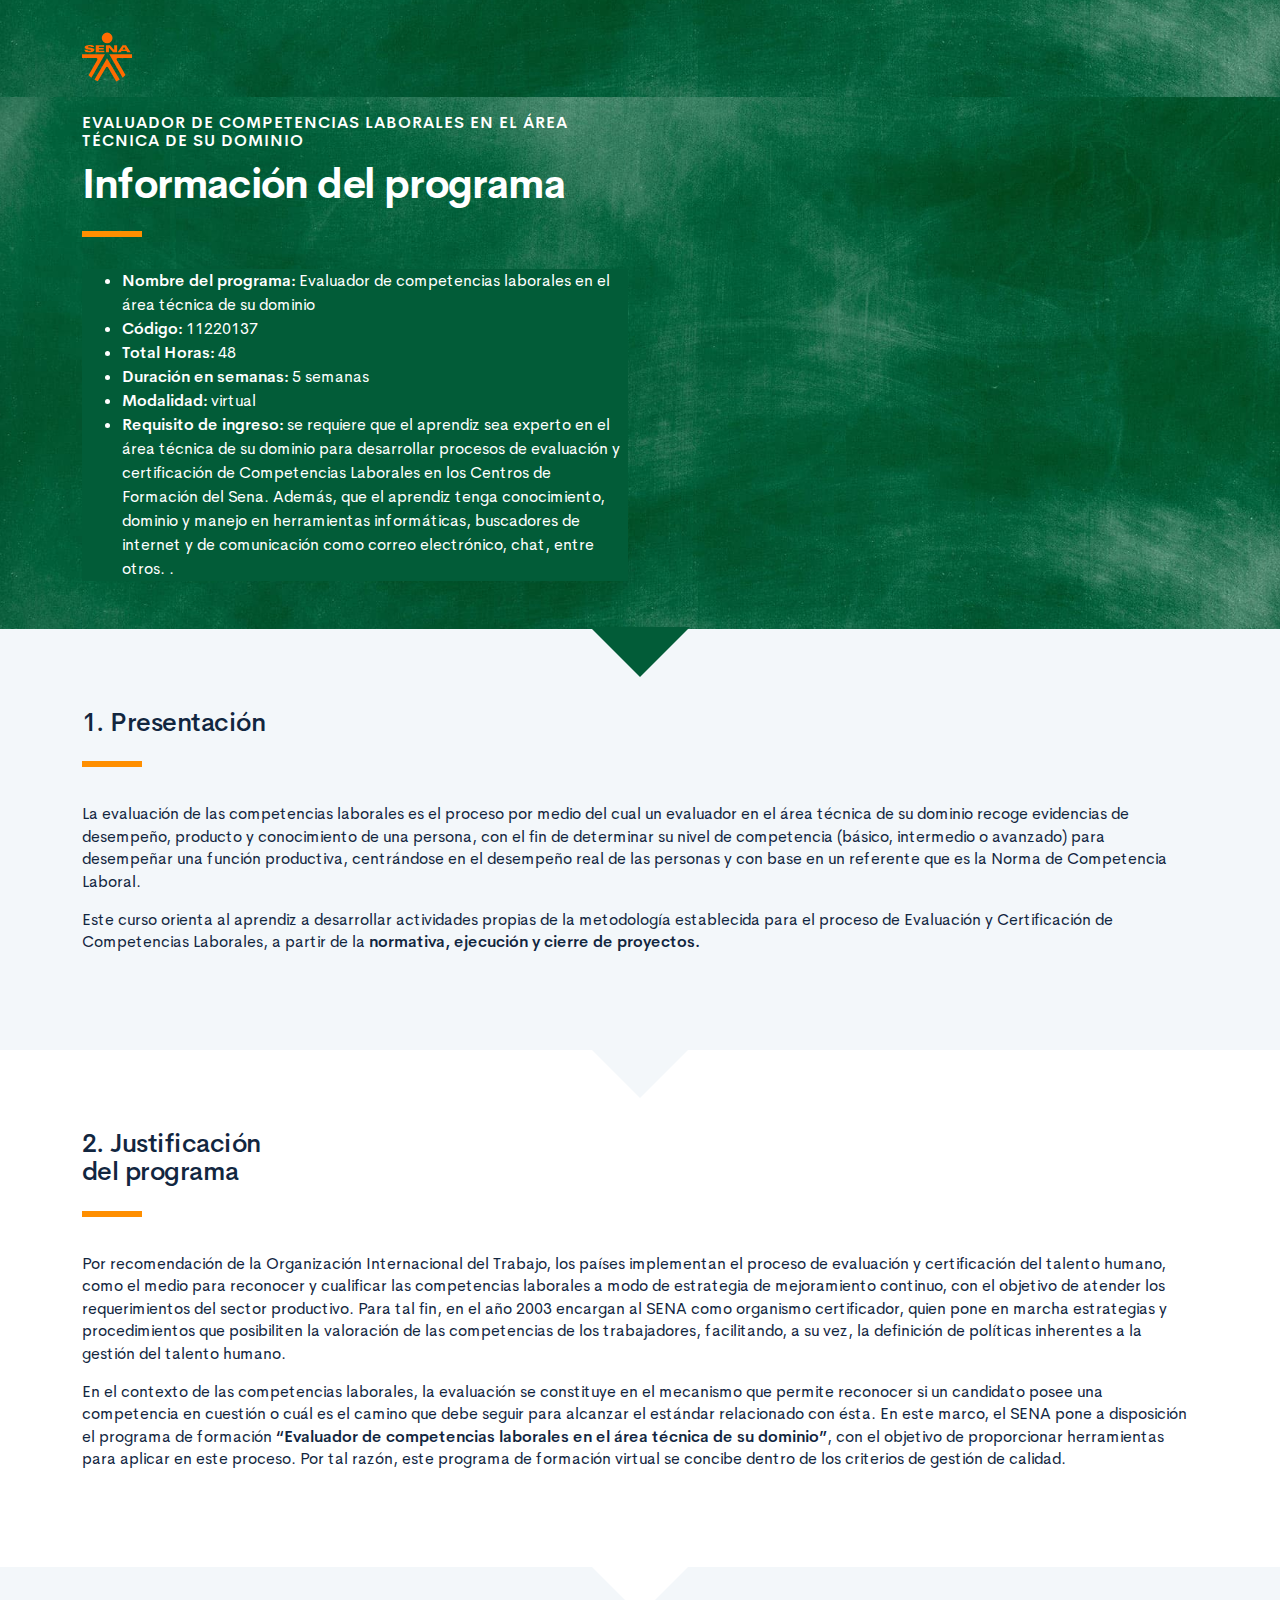
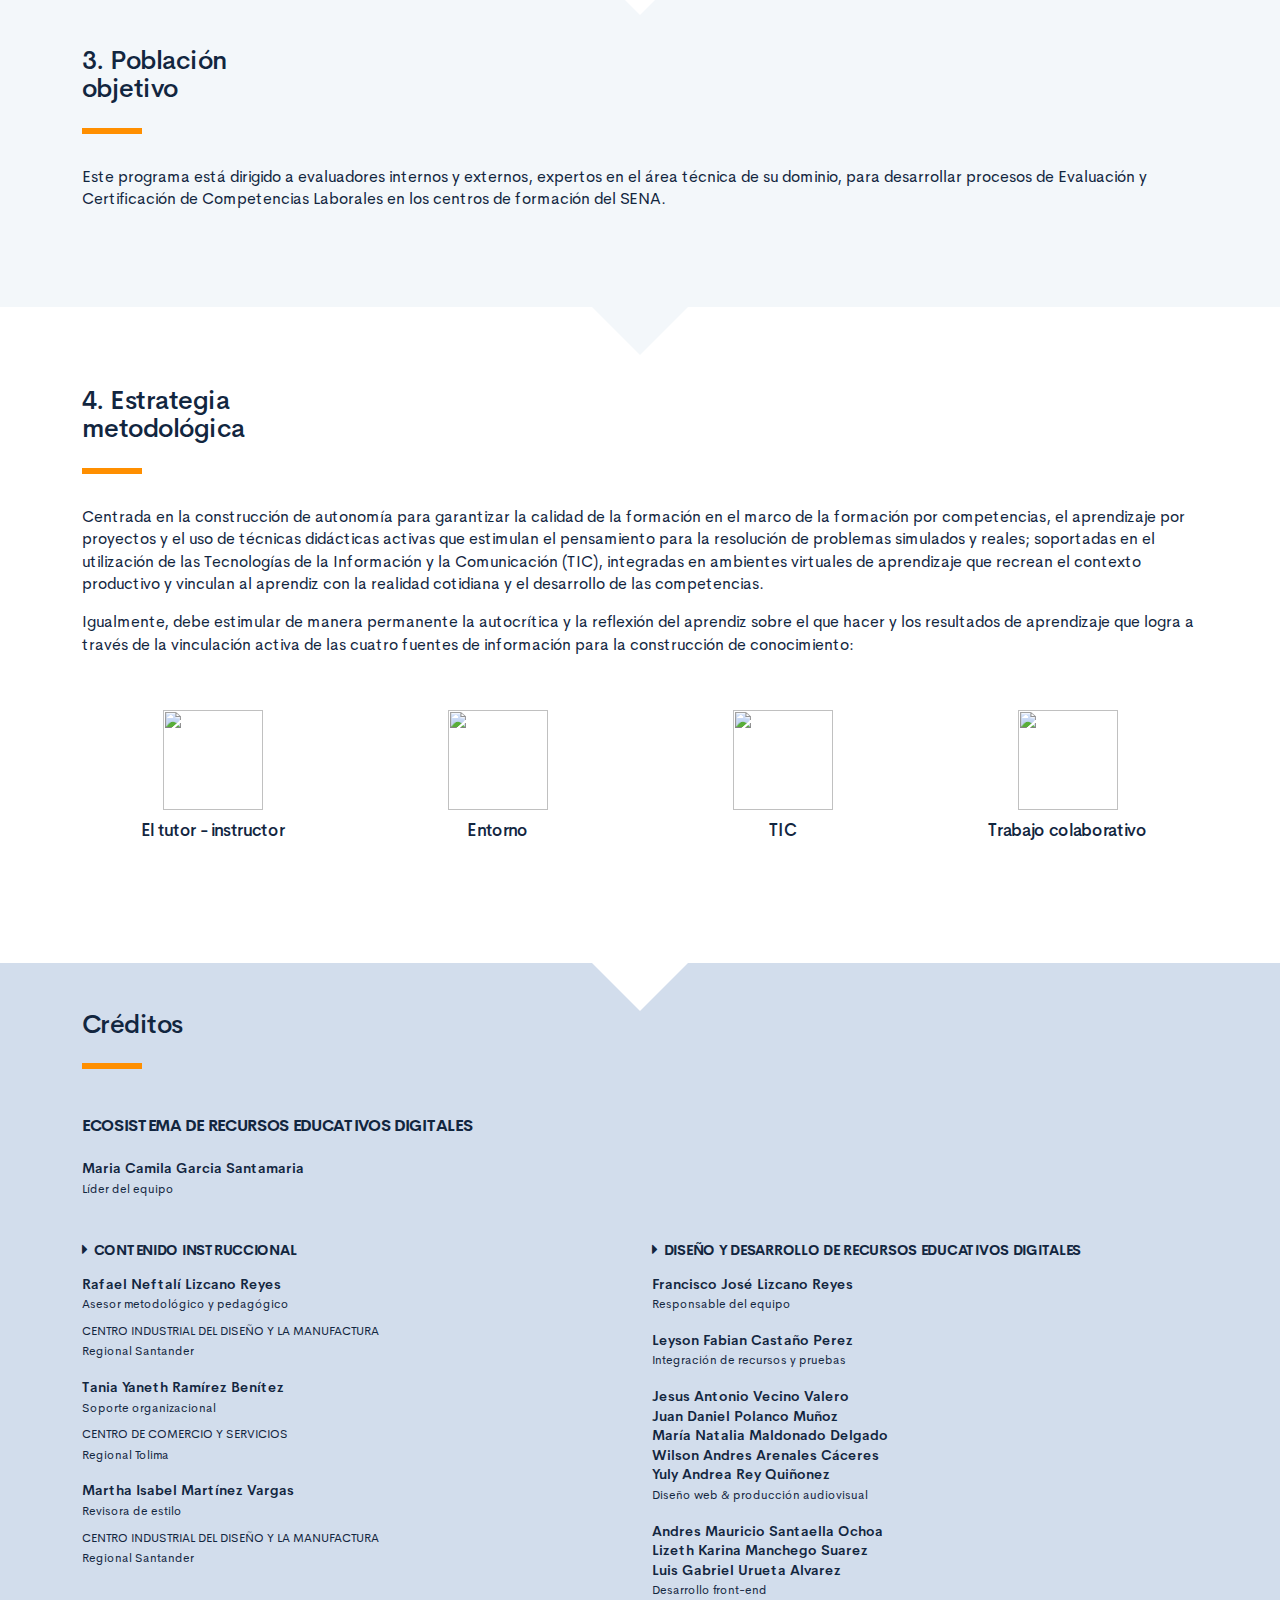
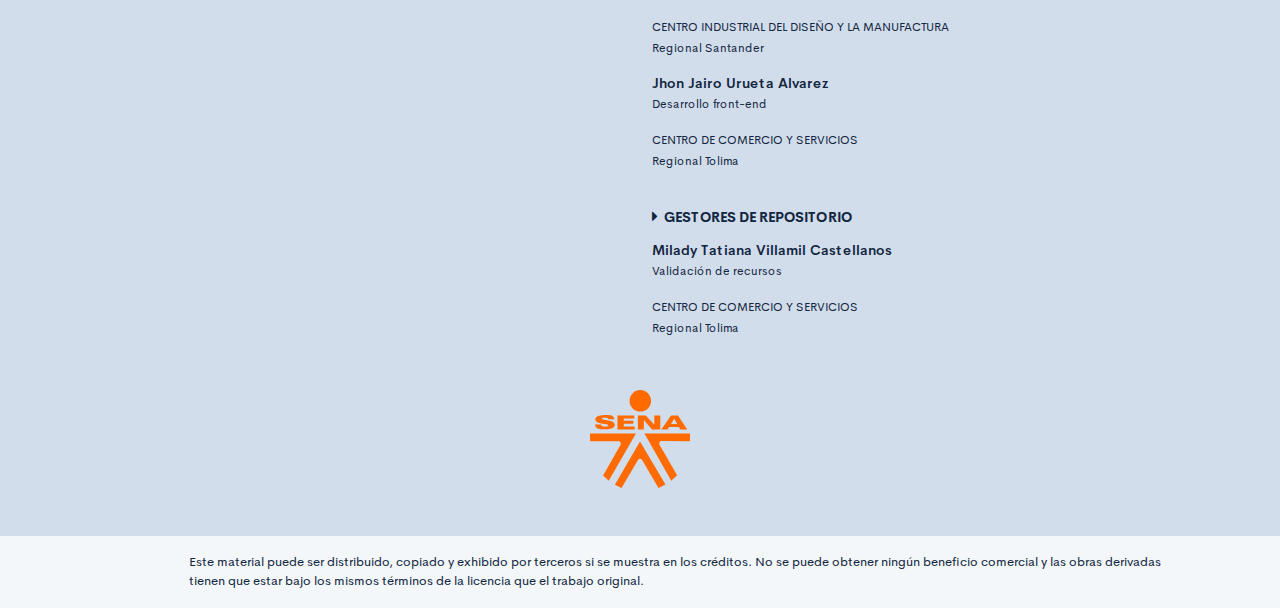
==== public/info.html @ 5a9b544e "Terminado" ====
<!DOCTYPE html>
<html lang="es">
    <head>
        <meta charset="UTF-8">
        <meta name="viewport" content="width=device-width, user-scalable=no, initial-scale=1.0, maximum-scale=1.0, minimum-scale=1.0">
        <title>Información del programa: Salud Penitenciaria</title>
        <meta meta name="description" content="Ruta de aprendizaje programa Salud penitenciaria.">
        <link rel="icon" type="image/svg+xml" href="assets/images/logos/senaLogo.svg">
        <link rel="stylesheet" href="assets/fonts/feather/feather.css">
        <link rel="stylesheet" href="assets/fonts/fontawesome/css/font-awesome.css">
        <link href="assets/css/fancybox.css" rel="stylesheet">
        <link href="assets/css/animate.css" rel="stylesheet">
        <link rel="stylesheet" href="assets/css/main.css">
    </head>
    <body class="theme-dark page-header-textura" id="page-home">
        <header class="curso-presentacion page-header" id="CursoPresentacion">
            <div class="page-textura">
                <div class="container">
                    <div class="curso-topbar justify-content-center justify-content-md-start"><a class="curso-topbar__logo"><svg xmlns="http://www.w3.org/2000/svg" width="168.273" height="164.177" viewBox="0 0 168.273 164.177">
                                <path id="SENA_LOGO" data-name="SENA LOGO" d="M85.349,1a18.09,18.09,0,1,0,18.09,18.09h0A18.1,18.1,0,0,0,85.349,1ZM25.617,42.983a33.722,33.722,0,0,0-9.386,1.024,11.156,11.156,0,0,0-5.12,2.56A5.346,5.346,0,0,0,10.086,52.2c.683,1.707,2.56,2.9,4.608,3.584,4.437,1.536,9.386,1.877,13.994,2.731a5.1,5.1,0,0,1,2.389,1.024,1.369,1.369,0,0,1-.683,2.048,9.146,9.146,0,0,1-5.291.683A8.354,8.354,0,0,1,20.5,61.244a1.962,1.962,0,0,1-.853-2.389H9.233A7.663,7.663,0,0,0,10.6,63.463a7.59,7.59,0,0,0,4.267,2.389A28.541,28.541,0,0,0,23.4,66.876,52.426,52.426,0,0,0,35,66.023a11.043,11.043,0,0,0,5.8-2.9,5.358,5.358,0,0,0-1.365-8.533,21.267,21.267,0,0,0-5.8-2.048c-3.072-.683-5.973-1.024-9.045-1.536a9.114,9.114,0,0,1-3.072-.853,1.226,1.226,0,0,1,0-2.219,9.369,9.369,0,0,1,4.437-.683,10.554,10.554,0,0,1,4.608.853A1.877,1.877,0,0,1,31.59,49.81h9.9a5.669,5.669,0,0,0-1.195-3.584A8.875,8.875,0,0,0,35.515,43.5c-3.584-.341-6.827-.512-9.9-.512Zm21.333.683V67.217H75.792V62.1H57.531V57.489H73.744V52.54H57.531V48.786H75.109v-5.12Zm47.615,0H81.253V67.217H91.322V51.346l13.824,15.872h13.824V43.666H108.9v15.7Zm42.495,0L120.676,67.217h10.581l2.56-4.267H150.2l2.389,4.267h11.776l-15.53-23.551ZM142.35,49.3l5.12,8.533h-10.41ZM.7,74.044l.171,12.8L49,86.673c2.389.512,3.925,2.048,3.413,5.8l-29.7,51.711,9.557,9.045L78.01,74.044Zm91.646,0L137.4,152.89l9.9-8.874L117.433,92.3c-.512-3.584.853-5.291,3.413-5.8l48.127.171V74.044ZM84.837,87.185,42.512,159.546l11.264,5.461,28.159-47.615a4.283,4.283,0,0,1,2.9-1.195,4.681,4.681,0,0,1,3.072,1.195l28.159,47.786,11.605-5.973Z" transform="translate(-0.7 -1)" fill="#FF6B00" />
                            </svg>
                        </a></div>
                    <div class="curso-portada">
                        <div class="row align-items-center">
                            <div class="col-12 col-lg-6">
                                <h3 class="curso-subtitulo">Evaluador de competencias laborales en el área técnica de su dominio</h3>
                                <h1 class="curso-titulo">Información del programa</h1>
                                <div class="brand-line-primary"></div>
                                <p class="curso-descripcion">
                                <ul class="bg-brand-color-dark text-white">
                                    <li> <span><strong>Nombre del programa:</strong> Evaluador de competencias laborales en el área técnica de su dominio</span></li>
                                    <li> <span><strong>Código:</strong> 11220137</span></li>
                                    <li> <span><strong>Total Horas:</strong> 48</span></li>
                                    <li> <span><strong>Duración en semanas:</strong> 5 semanas</span></li>
                                    <li> <span><strong>Modalidad:</strong> virtual</span></li>
                                    <li> <span><strong>Requisito de ingreso:</strong> se requiere que el aprendiz sea experto en el área técnica de su dominio para desarrollar procesos de evaluación y certificación de Competencias Laborales en los Centros de Formación del Sena. Además, que el aprendiz tenga conocimiento, dominio y manejo en herramientas informáticas, buscadores de internet y de comunicación como correo electrónico, chat, entre otros. </i>.</span></li>
                                </ul>
                                </p>
                            </div>
                            <div class="col-12 col-lg-6">
                                <div class="embed-responsive embed-responsive-16by9"><iframe class="embed-responsive-item" width="560" height="315" src="https://www.youtube.com/embed/yAttOSxoYdc" frameborder="0" allow="accelerometer; autoplay; encrypted-media; gyroscope; picture-in-picture" allowfullscreen=""> </iframe></div>
                            </div>
                        </div>
                    </div>
                </div>
            </div>
        </header>
        <section class="section section-dark" id="Presentacion">
            <div class="container">
                <h1> 1. Presentación</h1>
                <div class="brand-line-primary"></div>
                <p class="mt-5">La evaluación de las competencias laborales es el proceso por medio del cual un evaluador en el área técnica de su dominio recoge evidencias de desempeño, producto y conocimiento de una persona, con el fin de determinar su nivel de competencia (básico, intermedio o avanzado) para desempeñar una función productiva, centrándose en el desempeño real de las personas y con base en un referente que es la Norma de Competencia Laboral.</p>
                <p>Este curso orienta al aprendiz a desarrollar actividades propias de la metodología establecida para el proceso de Evaluación y Certificación de Competencias Laborales, a partir de la <strong>normativa, ejecución y cierre de proyectos.</strong> </p>
            </div>
        </section>
        <section class="section section-light" id="Justificacion">
            <div class="container">
                <h1> 2. Justificación<br> del programa</h1>
                <div class="brand-line-primary"></div>
                <p class="mt-5">Por recomendación de la Organización Internacional del Trabajo, los países implementan el proceso de evaluación y certificación del talento humano, como el medio para reconocer y cualificar las competencias laborales a modo de estrategia de mejoramiento continuo, con el objetivo de atender los requerimientos del sector productivo. Para tal fin, en el año 2003 encargan al SENA como organismo certificador, quien pone en marcha estrategias y procedimientos que posibiliten la valoración de las competencias de los trabajadores, facilitando, a su vez, la definición de políticas inherentes a la gestión del talento humano.</p>
                <p>En el contexto de las competencias laborales, la evaluación se constituye en el mecanismo que permite reconocer si un candidato posee una competencia en cuestión o cuál es el camino que debe seguir para alcanzar el estándar relacionado con ésta. En este marco, el SENA pone a disposición el programa de formación <strong>“Evaluador de competencias laborales en el área técnica de su dominio”</strong>, con el objetivo de proporcionar herramientas para aplicar en este proceso. Por tal razón, este programa de formación virtual se concibe dentro de los criterios de gestión de calidad.</p>
            </div>
        </section>
        <section class="section section-dark" id="Poblacion">
            <div class="container">
                <h1> 3. Población <br>objetivo</h1>
                <div class="brand-line-primary"></div>
                <p>Este programa está dirigido a evaluadores internos y externos, expertos en el área técnica de su dominio, para desarrollar procesos de Evaluación y Certificación de Competencias Laborales en los centros de formación del SENA.</p>
            </div>
        </section>
        <section class="section section-light" id="Estrategia">
            <div class="container">
                <h1>4. Estrategia <br>metodológica</h1>
                <div class="brand-line-primary"></div>
                <p>Centrada en la construcción de autonomía para garantizar la calidad de la formación en el marco de la formación por competencias, el aprendizaje por proyectos y el uso de técnicas didácticas activas que estimulan el pensamiento para la resolución de problemas simulados y reales; soportadas en el utilización de las Tecnologías de la Información y la Comunicación (TIC), integradas en ambientes virtuales de aprendizaje que recrean el contexto productivo y vinculan al aprendiz con la realidad cotidiana y el desarrollo de las competencias. </p>
                <p>Igualmente, debe estimular de manera permanente la autocrítica y la reflexión del aprendiz sobre el que hacer y los resultados de aprendizaje que logra a través de la vinculación activa de las cuatro fuentes de información para la construcción de conocimiento: </p>
                <div class="row mt-4">
                    <article class="col-md-6 col-lg-3 my-2">
                        <div class="box bg-gray-200 d-flex flex-column justify-content-center align-items-center p-4 rounded-lg"><img class="img-fluid" src="assets/images/info/tutor.svg" style="width: 100px; height: 100px;">
                            <h3 class="my-3">El tutor - instructor</h3>
                        </div>
                    </article>
                    <article class="col-md-6 col-lg-3 my-2">
                        <div class="box bg-gray-200 d-flex flex-column justify-content-center align-items-center p-4 rounded-lg"><img class="img-fluid" src="assets/images/info/entorno.svg" style="width: 100px; height: 100px;">
                            <h3 class="my-3">Entorno</h3>
                        </div>
                    </article>
                    <article class="col-md-6 col-lg-3 my-2">
                        <div class="box bg-gray-200 d-flex flex-column justify-content-center align-items-center p-4 rounded-lg"><img class="img-fluid" src="assets/images/info/tic.svg" style="width: 100px; height: 100px;">
                            <h3 class="my-3">TIC</h3>
                        </div>
                    </article>
                    <article class="col-md-6 col-lg-3 my-2">
                        <div class="box bg-gray-200 d-flex flex-column justify-content-center align-items-center p-4 rounded-lg" style="height: 100%;"><img class="img-fluid" src="assets/images/info/colaborativo.svg" style="width: 100px; height: 100px;">
                            <h3 class="my-3">Trabajo colaborativo</h3>
                        </div>
                    </article>
                </div>
            </div>
        </section>
        <footer class="footer" id="Creditos">
            <div class="container">
                <h1>Créditos </h1>
                <div class="brand-line-primary"></div>
                <div class="row">
                    <div class="col-12 col-md-5">
                        <h3 class="footer-subtitulo mb-4">ECOSISTEMA DE RECURSOS EDUCATIVOS DIGITALES </h3>
                        <p class="footer-texto mb-2"><strong>Maria Camila Garcia Santamaria</strong><br /> <span class="text-small">Líder del equipo</span></p>
                    </div>
                </div>
                <div class="row mt-5">
                    <div class="col-12 col-md-6">
                        <h4 class="footer-subtitulo-2 mt-0">
                            <div class="fa fa-caret-right mr-2"></div>Contenido Instruccional
                        </h4>
                        <p class="footer-texto mb-2"><strong>Rafael Neftalí Lizcano Reyes</strong><br /> <span class="text-small">Asesor metodológico y pedagógico</span></p>
                        <p class="footer-texto"><span class="text-small text-uppercase">Centro Industrial Del Diseño Y La Manufactura </span><br /><span class="text-small">Regional Santander</span></p>
                        <p class="footer-texto mb-2"><strong>Tania Yaneth Ramírez Benítez</strong><br /> <span class="text-small">Soporte organizacional<br /></span></p>
                        <p class="footer-texto"><span class="text-small text-uppercase">Centro de comercio y servicios</span><br /><span class="text-small">Regional Tolima</span></p>
                        <p class="footer-texto mb-2"><strong>Martha Isabel Martínez Vargas</strong><br /><span class="text-small">Revisora de estilo<br /></span></p>
                        <p class="footer-texto"><span class="text-small text-uppercase">Centro Industrial Del Diseño Y La Manufactura</span><br /><span class="text-small">Regional Santander</span></p>
                    </div>
                    <div class="col-12 col-md-6">
                        <h4 class="footer-subtitulo-2 mt-0">
                            <div class="fa fa-caret-right mr-2"></div>Diseño y desarrollo de recursos educativos digitales
                        </h4>
                        <p class="footer-texto"><strong>Francisco José Lizcano Reyes </strong><br /> <span class="text-small">Responsable del equipo<br /></span></p>
                        <p class="footer-texto"><strong>Leyson Fabian Castaño Perez</strong><br /> <span class="text-small">Integración de recursos y pruebas<br /></span></p>
                        <p class="footer-texto"> <strong>Jesus Antonio Vecino Valero</strong><br />
                            <strong>Juan Daniel Polanco Muñoz</strong><br />
                            <strong>María Natalia Maldonado Delgado</strong><br />
                            <strong>Wilson Andres Arenales Cáceres</strong><br />
                            <strong>Yuly Andrea Rey Quiñonez</strong><br /><span class="text-small">Diseño web & producción audiovisual<br /></span></p>
                        <p class="footer-texto"><strong>Andres Mauricio Santaella Ochoa</strong><br />
                            <strong>Lizeth Karina Manchego Suarez</strong><br />
                            <strong>Luis Gabriel Urueta Alvarez</strong><br /><span class="text-small">Desarrollo front-end<br /></span></p>
                        <p class="footer-texto"><span class="text-small text-uppercase">CENTRO INDUSTRIAL DEL DISEÑO Y LA MANUFACTURA </span><br /><span class="text-small">Regional Santander</span></p>
                        <p class="footer-texto"><strong>Jhon Jairo Urueta Alvarez</strong><br /><span class="text-small">Desarrollo front-end<br /></span></p>
                        <p class="footer-texto"><span class="text-small text-uppercase">Centro de comercio y servicios</span><br /><span class="text-small">Regional Tolima </span></p>
                        <h4 class="footer-subtitulo-2 mt-5">
                            <div class="fa fa-caret-right mr-2"></div>Gestores de repositorio
                        </h4>
                        <p class="footer-texto"><strong>Milady Tatiana Villamil Castellanos</strong><br /><span class="text-small">Validación de recursos<br /></span></p>
                        <p class="footer-texto"><span class="text-small text-uppercase">Centro de comercio y servicios</span><br /><span class="text-small">Regional Tolima</span></p>
                    </div>
                </div>
                <div class="row justify-content-center align-items-center mt-5"><img src="assets/images/logos/senaLogo.svg" style="max-width:100px" /></div>
            </div>
        </footer>
        <section id="cc">
            <div class="container">
                <div class="d-flex flex-column flex-sm-row"><span class="pr-3"><i class="icon cc"></i></span><span>Este material puede ser distribuido, copiado y exhibido por terceros si se muestra en los créditos. No se puede obtener ningún beneficio comercial y las obras derivadas tienen que estar bajo los mismos términos de la licencia que el trabajo original.</span></div>
            </div>
        </section>
    </body>
</html>
---- public/assets/fonts/feather/feather.css ----
@font-face {
  font-family: 'Feather';
  src:
    url('fonts/Feather.ttf?sdxovp') format('truetype'),
    url('fonts/Feather.woff?sdxovp') format('woff'),
    url('fonts/Feather.svg?sdxovp#Feather') format('svg');
  font-weight: normal;
  font-style: normal;
}

.fe {
  /* use !important to prevent issues with browser extensions that change fonts */
  font-family: 'Feather' !important;
  speak: none;
  font-style: normal;
  font-weight: normal;
  font-variant: normal;
  text-transform: none;
  line-height: 1;

  /* Better Font Rendering =========== */
  -webkit-font-smoothing: antialiased;
  -moz-osx-font-smoothing: grayscale;
}

.fe-activity:before {
  content: "\e900";
}
.fe-airplay:before {
  content: "\e901";
}
.fe-alert-circle:before {
  content: "\e902";
}
.fe-alert-octagon:before {
  content: "\e903";
}
.fe-alert-triangle:before {
  content: "\e904";
}
.fe-align-center:before {
  content: "\e905";
}
.fe-align-justify:before {
  content: "\e906";
}
.fe-align-left:before {
  content: "\e907";
}
.fe-align-right:before {
  content: "\e908";
}
.fe-anchor:before {
  content: "\e909";
}
.fe-aperture:before {
  content: "\e90a";
}
.fe-archive:before {
  content: "\e90b";
}
.fe-arrow-down:before {
  content: "\e90c";
}
.fe-arrow-down-circle:before {
  content: "\e90d";
}
.fe-arrow-down-left:before {
  content: "\e90e";
}
.fe-arrow-down-right:before {
  content: "\e90f";
}
.fe-arrow-left:before {
  content: "\e910";
}
.fe-arrow-left-circle:before {
  content: "\e911";
}
.fe-arrow-right:before {
  content: "\e912";
}
.fe-arrow-right-circle:before {
  content: "\e913";
}
.fe-arrow-up:before {
  content: "\e914";
}
.fe-arrow-up-circle:before {
  content: "\e915";
}
.fe-arrow-up-left:before {
  content: "\e916";
}
.fe-arrow-up-right:before {
  content: "\e917";
}
.fe-at-sign:before {
  content: "\e918";
}
.fe-award:before {
  content: "\e919";
}
.fe-bar-chart:before {
  content: "\e91a";
}
.fe-bar-chart-2:before {
  content: "\e91b";
}
.fe-battery:before {
  content: "\e91c";
}
.fe-battery-charging:before {
  content: "\e91d";
}
.fe-bell:before {
  content: "\e91e";
}
.fe-bell-off:before {
  content: "\e91f";
}
.fe-bluetooth:before {
  content: "\e920";
}
.fe-bold:before {
  content: "\e921";
}
.fe-book:before {
  content: "\e922";
}
.fe-book-open:before {
  content: "\e923";
}
.fe-bookmark:before {
  content: "\e924";
}
.fe-box:before {
  content: "\e925";
}
.fe-briefcase:before {
  content: "\e926";
}
.fe-calendar:before {
  content: "\e927";
}
.fe-camera:before {
  content: "\e928";
}
.fe-camera-off:before {
  content: "\e929";
}
.fe-cast:before {
  content: "\e92a";
}
.fe-check:before {
  content: "\e92b";
}
.fe-check-circle:before {
  content: "\e92c";
}
.fe-check-square:before {
  content: "\e92d";
}
.fe-chevron-down:before {
  content: "\e92e";
}
.fe-chevron-left:before {
  content: "\e92f";
}
.fe-chevron-right:before {
  content: "\e930";
}
.fe-chevron-up:before {
  content: "\e931";
}
.fe-chevrons-down:before {
  content: "\e932";
}
.fe-chevrons-left:before {
  content: "\e933";
}
.fe-chevrons-right:before {
  content: "\e934";
}
.fe-chevrons-up:before {
  content: "\e935";
}
.fe-chrome:before {
  content: "\e936";
}
.fe-circle:before {
  content: "\e937";
}
.fe-clipboard:before {
  content: "\e938";
}
.fe-clock:before {
  content: "\e939";
}
.fe-cloud:before {
  content: "\e93a";
}
.fe-cloud-drizzle:before {
  content: "\e93b";
}
.fe-cloud-lightning:before {
  content: "\e93c";
}
.fe-cloud-off:before {
  content: "\e93d";
}
.fe-cloud-rain:before {
  content: "\e93e";
}
.fe-cloud-snow:before {
  content: "\e93f";
}
.fe-code:before {
  content: "\e940";
}
.fe-codepen:before {
  content: "\e941";
}
.fe-command:before {
  content: "\e942";
}
.fe-compass:before {
  content: "\e943";
}
.fe-copy:before {
  content: "\e944";
}
.fe-corner-down-left:before {
  content: "\e945";
}
.fe-corner-down-right:before {
  content: "\e946";
}
.fe-corner-left-down:before {
  content: "\e947";
}
.fe-corner-left-up:before {
  content: "\e948";
}
.fe-corner-right-down:before {
  content: "\e949";
}
.fe-corner-right-up:before {
  content: "\e94a";
}
.fe-corner-up-left:before {
  content: "\e94b";
}
.fe-corner-up-right:before {
  content: "\e94c";
}
.fe-cpu:before {
  content: "\e94d";
}
.fe-credit-card:before {
  content: "\e94e";
}
.fe-crop:before {
  content: "\e94f";
}
.fe-crosshair:before {
  content: "\e950";
}
.fe-database:before {
  content: "\e951";
}
.fe-delete:before {
  content: "\e952";
}
.fe-disc:before {
  content: "\e953";
}
.fe-dollar-sign:before {
  content: "\e954";
}
.fe-download:before {
  content: "\e955";
}
.fe-download-cloud:before {
  content: "\e956";
}
.fe-droplet:before {
  content: "\e957";
}
.fe-edit:before {
  content: "\e958";
}
.fe-edit-2:before {
  content: "\e959";
}
.fe-edit-3:before {
  content: "\e95a";
}
.fe-external-link:before {
  content: "\e95b";
}
.fe-eye:before {
  content: "\e95c";
}
.fe-eye-off:before {
  content: "\e95d";
}
.fe-facebook:before {
  content: "\e95e";
}
.fe-fast-forward:before {
  content: "\e95f";
}
.fe-feather:before {
  content: "\e960";
}
.fe-file:before {
  content: "\e961";
}
.fe-file-minus:before {
  content: "\e962";
}
.fe-file-plus:before {
  content: "\e963";
}
.fe-file-text:before {
  content: "\e964";
}
.fe-film:before {
  content: "\e965";
}
.fe-filter:before {
  content: "\e966";
}
.fe-flag:before {
  content: "\e967";
}
.fe-folder:before {
  content: "\e968";
}
.fe-folder-minus:before {
  content: "\e969";
}
.fe-folder-plus:before {
  content: "\e96a";
}
.fe-gift:before {
  content: "\e96b";
}
.fe-git-branch:before {
  content: "\e96c";
}
.fe-git-commit:before {
  content: "\e96d";
}
.fe-git-merge:before {
  content: "\e96e";
}
.fe-git-pull-request:before {
  content: "\e96f";
}
.fe-github:before {
  content: "\e970";
}
.fe-gitlab:before {
  content: "\e971";
}
.fe-globe:before {
  content: "\e972";
}
.fe-grid:before {
  content: "\e973";
}
.fe-hard-drive:before {
  content: "\e974";
}
.fe-hash:before {
  content: "\e975";
}
.fe-headphones:before {
  content: "\e976";
}
.fe-heart:before {
  content: "\e977";
}
.fe-help-circle:before {
  content: "\e978";
}
.fe-home:before {
  content: "\e979";
}
.fe-image:before {
  content: "\e97a";
}
.fe-inbox:before {
  content: "\e97b";
}
.fe-info:before {
  content: "\e97c";
}
.fe-instagram:before {
  content: "\e97d";
}
.fe-italic:before {
  content: "\e97e";
}
.fe-layers:before {
  content: "\e97f";
}
.fe-layout:before {
  content: "\e980";
}
.fe-life-buoy:before {
  content: "\e981";
}
.fe-link:before {
  content: "\e982";
}
.fe-link-2:before {
  content: "\e983";
}
.fe-linkedin:before {
  content: "\e984";
}
.fe-list:before {
  content: "\e985";
}
.fe-loader:before {
  content: "\e986";
}
.fe-lock:before {
  content: "\e987";
}
.fe-log-in:before {
  content: "\e988";
}
.fe-log-out:before {
  content: "\e989";
}
.fe-mail:before {
  content: "\e98a";
}
.fe-map:before {
  content: "\e98b";
}
.fe-map-pin:before {
  content: "\e98c";
}
.fe-maximize:before {
  content: "\e98d";
}
.fe-maximize-2:before {
  content: "\e98e";
}
.fe-menu:before {
  content: "\e98f";
}
.fe-message-circle:before {
  content: "\e990";
}
.fe-message-square:before {
  content: "\e991";
}
.fe-mic:before {
  content: "\e992";
}
.fe-mic-off:before {
  content: "\e993";
}
.fe-minimize:before {
  content: "\e994";
}
.fe-minimize-2:before {
  content: "\e995";
}
.fe-minus:before {
  content: "\e996";
}
.fe-minus-circle:before {
  content: "\e997";
}
.fe-minus-square:before {
  content: "\e998";
}
.fe-monitor:before {
  content: "\e999";
}
.fe-moon:before {
  content: "\e99a";
}
.fe-more-horizontal:before {
  content: "\e99b";
}
.fe-more-vertical:before {
  content: "\e99c";
}
.fe-move:before {
  content: "\e99d";
}
.fe-music:before {
  content: "\e99e";
}
.fe-navigation:before {
  content: "\e99f";
}
.fe-navigation-2:before {
  content: "\e9a0";
}
.fe-octagon:before {
  content: "\e9a1";
}
.fe-package:before {
  content: "\e9a2";
}
.fe-paperclip:before {
  content: "\e9a3";
}
.fe-pause:before {
  content: "\e9a4";
}
.fe-pause-circle:before {
  content: "\e9a5";
}
.fe-percent:before {
  content: "\e9a6";
}
.fe-phone:before {
  content: "\e9a7";
}
.fe-phone-call:before {
  content: "\e9a8";
}
.fe-phone-forwarded:before {
  content: "\e9a9";
}
.fe-phone-incoming:before {
  content: "\e9aa";
}
.fe-phone-missed:before {
  content: "\e9ab";
}
.fe-phone-off:before {
  content: "\e9ac";
}
.fe-phone-outgoing:before {
  content: "\e9ad";
}
.fe-pie-chart:before {
  content: "\e9ae";
}
.fe-play:before {
  content: "\e9af";
}
.fe-play-circle:before {
  content: "\e9b0";
}
.fe-plus:before {
  content: "\e9b1";
}
.fe-plus-circle:before {
  content: "\e9b2";
}
.fe-plus-square:before {
  content: "\e9b3";
}
.fe-pocket:before {
  content: "\e9b4";
}
.fe-power:before {
  content: "\e9b5";
}
.fe-printer:before {
  content: "\e9b6";
}
.fe-radio:before {
  content: "\e9b7";
}
.fe-refresh-ccw:before {
  content: "\e9b8";
}
.fe-refresh-cw:before {
  content: "\e9b9";
}
.fe-repeat:before {
  content: "\e9ba";
}
.fe-rewind:before {
  content: "\e9bb";
}
.fe-rotate-ccw:before {
  content: "\e9bc";
}
.fe-rotate-cw:before {
  content: "\e9bd";
}
.fe-rss:before {
  content: "\e9be";
}
.fe-save:before {
  content: "\e9bf";
}
.fe-scissors:before {
  content: "\e9c0";
}
.fe-search:before {
  content: "\e9c1";
}
.fe-send:before {
  content: "\e9c2";
}
.fe-server:before {
  content: "\e9c3";
}
.fe-settings:before {
  content: "\e9c4";
}
.fe-share:before {
  content: "\e9c5";
}
.fe-share-2:before {
  content: "\e9c6";
}
.fe-shield:before {
  content: "\e9c7";
}
.fe-shield-off:before {
  content: "\e9c8";
}
.fe-shopping-bag:before {
  content: "\e9c9";
}
.fe-shopping-cart:before {
  content: "\e9ca";
}
.fe-shuffle:before {
  content: "\e9cb";
}
.fe-sidebar:before {
  content: "\e9cc";
}
.fe-skip-back:before {
  content: "\e9cd";
}
.fe-skip-forward:before {
  content: "\e9ce";
}
.fe-slack:before {
  content: "\e9cf";
}
.fe-slash:before {
  content: "\e9d0";
}
.fe-sliders:before {
  content: "\e9d1";
}
.fe-smartphone:before {
  content: "\e9d2";
}
.fe-speaker:before {
  content: "\e9d3";
}
.fe-square:before {
  content: "\e9d4";
}
.fe-star:before {
  content: "\e9d5";
}
.fe-stop-circle:before {
  content: "\e9d6";
}
.fe-sun:before {
  content: "\e9d7";
}
.fe-sunrise:before {
  content: "\e9d8";
}
.fe-sunset:before {
  content: "\e9d9";
}
.fe-tablet:before {
  content: "\e9da";
}
.fe-tag:before {
  content: "\e9db";
}
.fe-target:before {
  content: "\e9dc";
}
.fe-terminal:before {
  content: "\e9dd";
}
.fe-thermometer:before {
  content: "\e9de";
}
.fe-thumbs-down:before {
  content: "\e9df";
}
.fe-thumbs-up:before {
  content: "\e9e0";
}
.fe-toggle-left:before {
  content: "\e9e1";
}
.fe-toggle-right:before {
  content: "\e9e2";
}
.fe-trash:before {
  content: "\e9e3";
}
.fe-trash-2:before {
  content: "\e9e4";
}
.fe-trending-down:before {
  content: "\e9e5";
}
.fe-trending-up:before {
  content: "\e9e6";
}
.fe-triangle:before {
  content: "\e9e7";
}
.fe-truck:before {
  content: "\e9e8";
}
.fe-tv:before {
  content: "\e9e9";
}
.fe-twitter:before {
  content: "\e9ea";
}
.fe-type:before {
  content: "\e9eb";
}
.fe-umbrella:before {
  content: "\e9ec";
}
.fe-underline:before {
  content: "\e9ed";
}
.fe-unlock:before {
  content: "\e9ee";
}
.fe-upload:before {
  content: "\e9ef";
}
.fe-upload-cloud:before {
  content: "\e9f0";
}
.fe-user:before {
  content: "\e9f1";
}
.fe-user-check:before {
  content: "\e9f2";
}
.fe-user-minus:before {
  content: "\e9f3";
}
.fe-user-plus:before {
  content: "\e9f4";
}
.fe-user-x:before {
  content: "\e9f5";
}
.fe-users:before {
  content: "\e9f6";
}
.fe-video:before {
  content: "\e9f7";
}
.fe-video-off:before {
  content: "\e9f8";
}
.fe-voicemail:before {
  content: "\e9f9";
}
.fe-volume:before {
  content: "\e9fa";
}
.fe-volume-1:before {
  content: "\e9fb";
}
.fe-volume-2:before {
  content: "\e9fc";
}
.fe-volume-x:before {
  content: "\e9fd";
}
.fe-watch:before {
  content: "\e9fe";
}
.fe-wifi:before {
  content: "\e9ff";
}
.fe-wifi-off:before {
  content: "\ea00";
}
.fe-wind:before {
  content: "\ea01";
}
.fe-x:before {
  content: "\ea02";
}
.fe-x-circle:before {
  content: "\ea03";
}
.fe-x-square:before {
  content: "\ea04";
}
.fe-youtube:before {
  content: "\ea05";
}
.fe-zap:before {
  content: "\ea06";
}
.fe-zap-off:before {
  content: "\ea07";
}
.fe-zoom-in:before {
  content: "\ea08";
}
.fe-zoom-out:before {
  content: "\ea09";
}
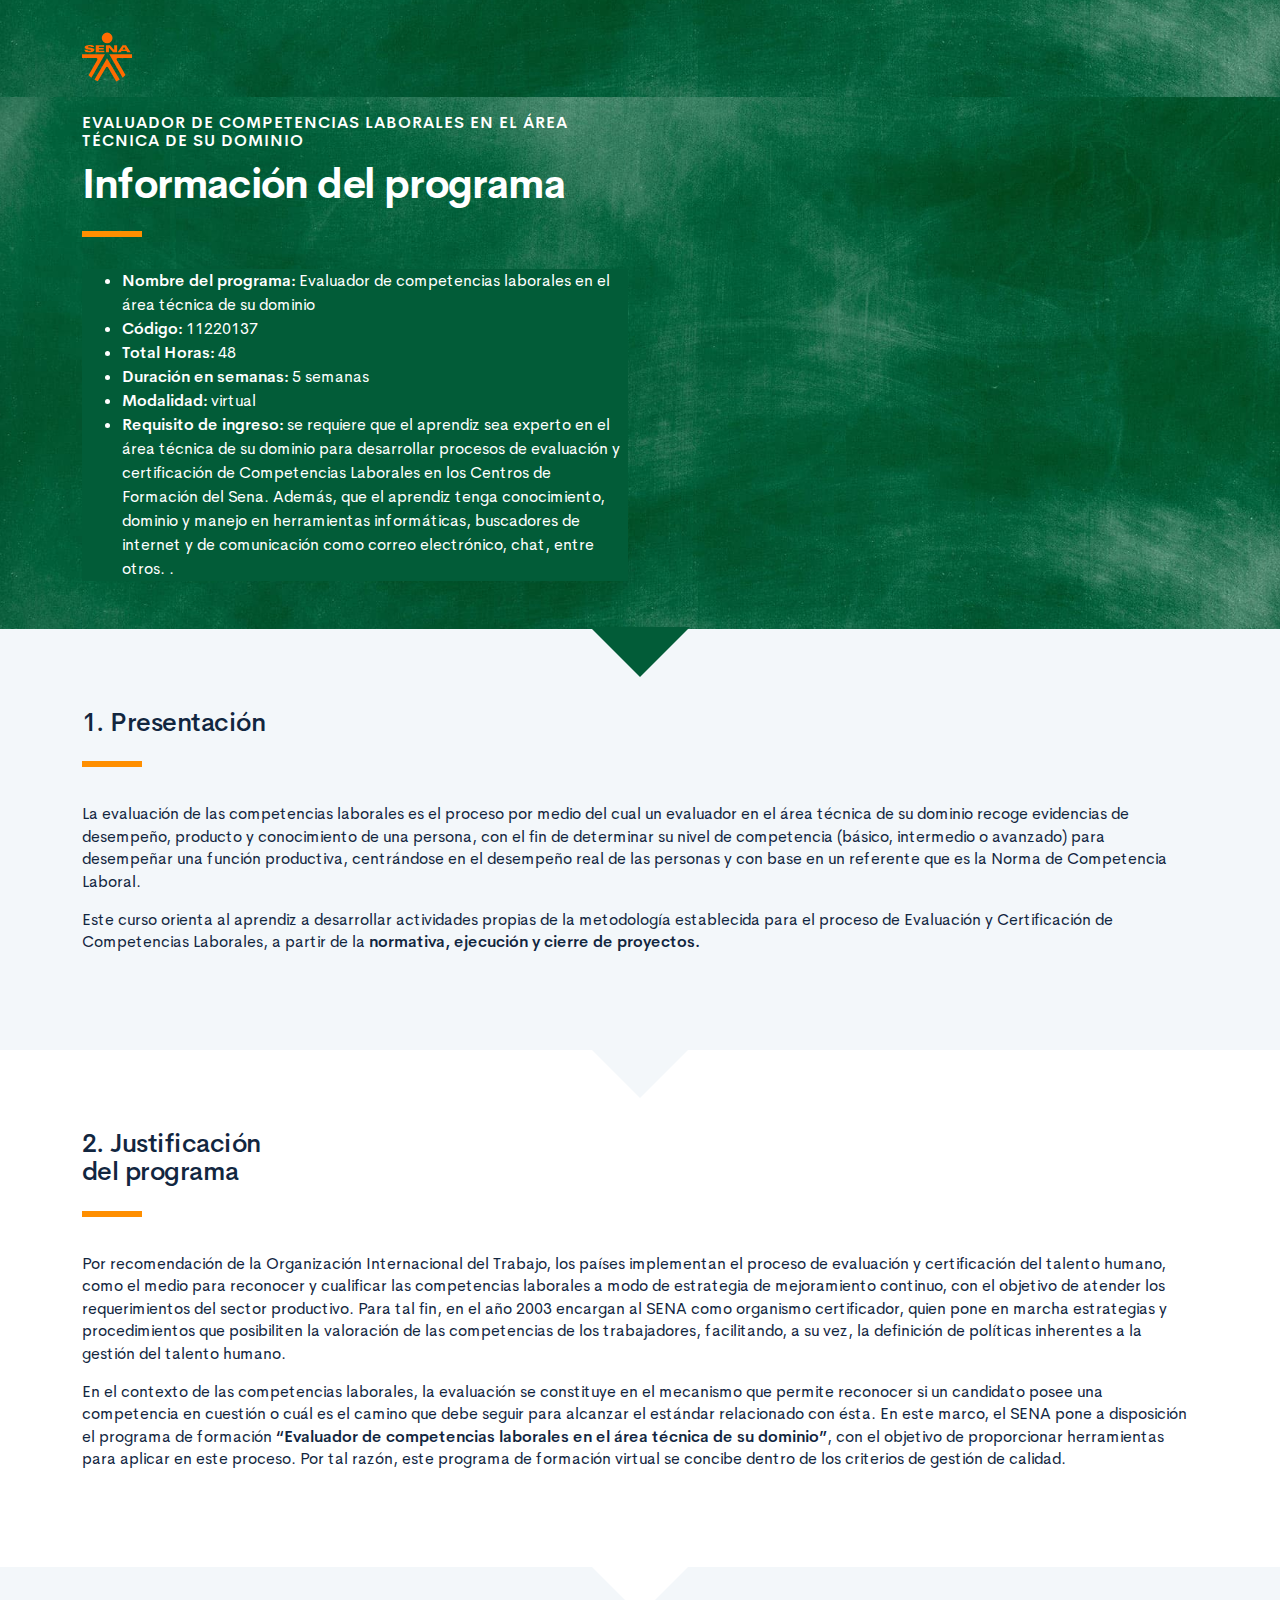
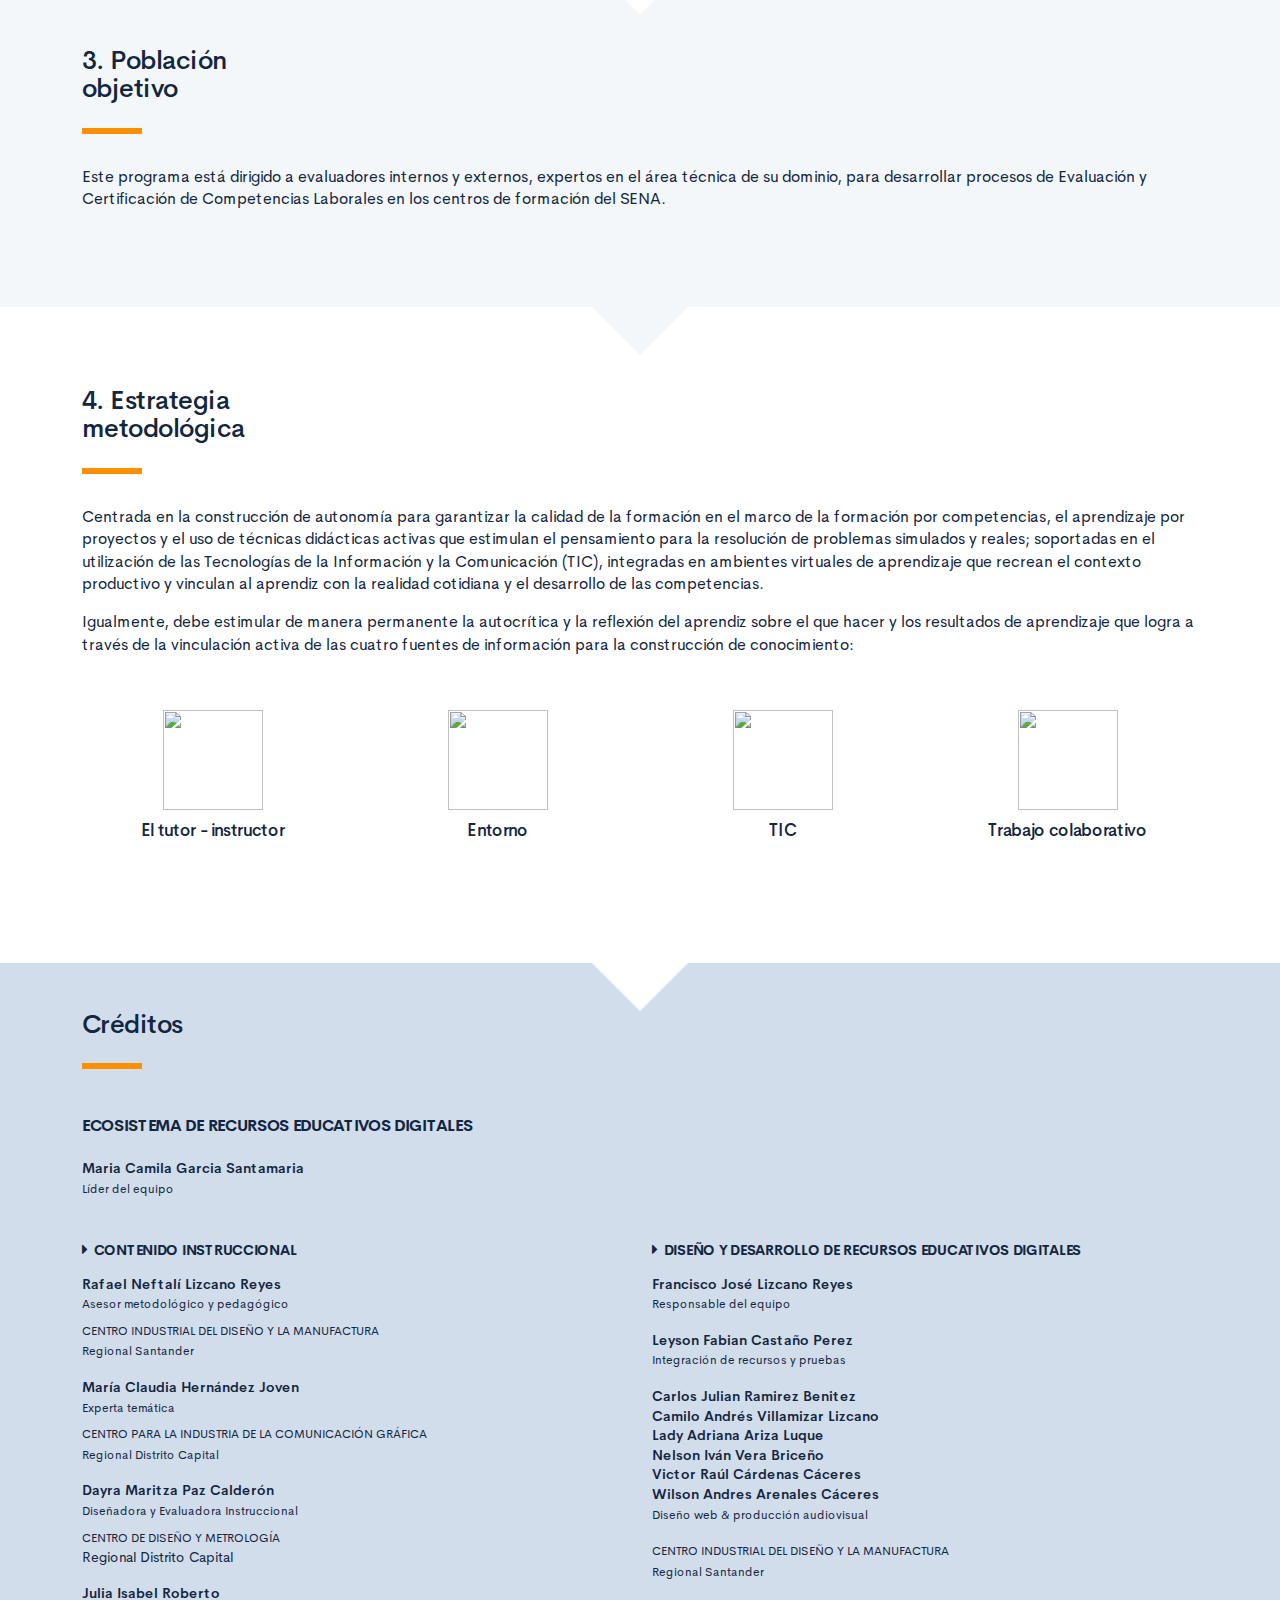
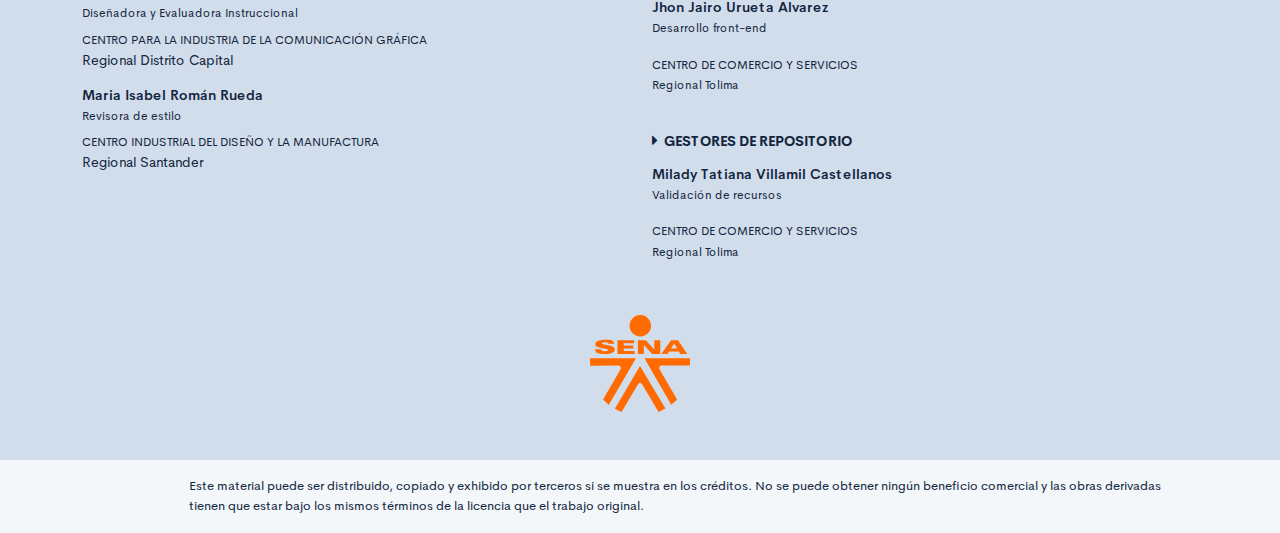
==== commit a09af231: "Correcciones Repositorio" ====
--- a/public/info.html
+++ b/public/info.html
@@ -115,10 +115,14 @@
                         </h4>
                         <p class="footer-texto mb-2"><strong>Rafael Neftalí Lizcano Reyes</strong><br /> <span class="text-small">Asesor metodológico y pedagógico</span></p>
                         <p class="footer-texto"><span class="text-small text-uppercase">Centro Industrial Del Diseño Y La Manufactura </span><br /><span class="text-small">Regional Santander</span></p>
-                        <p class="footer-texto mb-2"><strong>Tania Yaneth Ramírez Benítez</strong><br /> <span class="text-small">Soporte organizacional<br /></span></p>
-                        <p class="footer-texto"><span class="text-small text-uppercase">Centro de comercio y servicios</span><br /><span class="text-small">Regional Tolima</span></p>
-                        <p class="footer-texto mb-2"><strong>Martha Isabel Martínez Vargas</strong><br /><span class="text-small">Revisora de estilo<br /></span></p>
-                        <p class="footer-texto"><span class="text-small text-uppercase">Centro Industrial Del Diseño Y La Manufactura</span><br /><span class="text-small">Regional Santander</span></p>
+                        <p class="footer-texto mb-2"><strong>María Claudia Hernández Joven</strong><br /> <span class="text-small">Experta temática<br /></span></p>
+                        <p class="footer-texto"><span class="text-small text-uppercase">Centro para la Industria de la Comunicación Gráfica</span><br /><span class="text-small">Regional Distrito Capital</span></p>
+                        <p class="footer-texto mb-2"><strong>Dayra Maritza Paz Calderón</strong><br /><span class="text-small">Diseñadora y Evaluadora Instruccional<br /></span></p>
+                        <p class="footer-texto"><span class="text-small text-uppercase">Centro de Diseño y Metrología</span><br /><span class="text-smallRegional">Regional Distrito Capital</span></p>
+                        <p class="footer-texto mb-2"><strong>Julia Isabel Roberto</strong><br /><span class="text-small">Diseñadora y Evaluadora Instruccional<br /></span></p>
+                        <p class="footer-texto"><span class="text-small text-uppercase">Centro para la Industria de la Comunicación Gráfica</span><br /><span class="text-smallRegional">Regional Distrito Capital</span></p>
+                        <p class="footer-texto mb-2"><strong>Maria Isabel Román Rueda</strong><br /><span class="text-small">Revisora de estilo<br /></span></p>
+                        <p class="footer-texto"><span class="text-small text-uppercase">Centro Industrial Del Diseño Y La Manufactura</span><br /><span class="text-smallRegional">Regional Santander</span></p>
                     </div>
                     <div class="col-12 col-md-6">
                         <h4 class="footer-subtitulo-2 mt-0">
@@ -126,14 +130,12 @@
                         </h4>
                         <p class="footer-texto"><strong>Francisco José Lizcano Reyes </strong><br /> <span class="text-small">Responsable del equipo<br /></span></p>
                         <p class="footer-texto"><strong>Leyson Fabian Castaño Perez</strong><br /> <span class="text-small">Integración de recursos y pruebas<br /></span></p>
-                        <p class="footer-texto"> <strong>Jesus Antonio Vecino Valero</strong><br />
-                            <strong>Juan Daniel Polanco Muñoz</strong><br />
-                            <strong>María Natalia Maldonado Delgado</strong><br />
-                            <strong>Wilson Andres Arenales Cáceres</strong><br />
-                            <strong>Yuly Andrea Rey Quiñonez</strong><br /><span class="text-small">Diseño web & producción audiovisual<br /></span></p>
-                        <p class="footer-texto"><strong>Andres Mauricio Santaella Ochoa</strong><br />
-                            <strong>Lizeth Karina Manchego Suarez</strong><br />
-                            <strong>Luis Gabriel Urueta Alvarez</strong><br /><span class="text-small">Desarrollo front-end<br /></span></p>
+                        <p class="footer-texto"> <strong>Carlos Julian Ramirez Benitez</strong><br />
+                            <strong>Camilo Andrés Villamizar Lizcano</strong><br />
+                            <strong>Lady Adriana Ariza Luque</strong><br />
+                            <strong>Nelson Iván Vera Briceño</strong><br />
+                            <strong>Victor Raúl Cárdenas Cáceres</strong><br />
+                            <strong>Wilson Andres Arenales Cáceres</strong><br /><span class="text-small">Diseño web & producción audiovisual<br /></span></p>
                         <p class="footer-texto"><span class="text-small text-uppercase">CENTRO INDUSTRIAL DEL DISEÑO Y LA MANUFACTURA </span><br /><span class="text-small">Regional Santander</span></p>
                         <p class="footer-texto"><strong>Jhon Jairo Urueta Alvarez</strong><br /><span class="text-small">Desarrollo front-end<br /></span></p>
                         <p class="footer-texto"><span class="text-small text-uppercase">Centro de comercio y servicios</span><br /><span class="text-small">Regional Tolima </span></p>
--- a/public/assets/css/main.css
+++ b/public/assets/css/main.css
@@ -3,6 +3,6 @@
  * Copyright 2011-2019 The Bootstrap Authors
  * Copyright 2011-2019 Twitter, Inc.
  * Licensed under MIT (https://github.com/twbs/bootstrap/blob/master/LICENSE)
- */:root{--blue: #2C7BE5;--indigo: #727cf5;--purple: #6b5eae;--pink: #ff679b;--red: #E63757;--orange: #fd7e14;--yellow: #F6C343;--green: #00D97E;--teal: #02a8b5;--cyan: #39afd1;--white: #fff;--gray: #95AAC9;--gray-dark: #3B506C;--primary: #12263F;--secondary: #6E84A3;--success: #00A99A;--info: #39afd1;--warning: #ff8f00;--danger: #E63757;--light: #EDF2F9;--dark: #000;--white: #fff;--breakpoint-xs: 0;--breakpoint-sm: 576px;--breakpoint-md: 768px;--breakpoint-lg: 992px;--breakpoint-xl: 1200px;--font-family-sans-serif: "Cerebri Sans", sans-serif;--font-family-monospace: "Courier New", monospace}*,*::before,*::after{box-sizing:border-box}html{font-family:sans-serif;line-height:1.15;-webkit-text-size-adjust:100%;-webkit-tap-highlight-color:rgba(0,0,0,0)}article,aside,figcaption,figure,footer,header,hgroup,main,nav,section{display:block}body{margin:0;font-family:"Cerebri Sans",sans-serif;font-size:.9375rem;font-weight:400;line-height:1.5;color:#12263F;text-align:left;background-color:#F3F7FA}[tabindex="-1"]:focus:not(:focus-visible){outline:0 !important}hr{box-sizing:content-box;height:0;overflow:visible}h1,h2,h3,h4,h5,h6{margin-top:0;margin-bottom:1.125rem}p{margin-top:0;margin-bottom:1rem}abbr[title],abbr[data-original-title]{text-decoration:underline;text-decoration:underline dotted;cursor:help;border-bottom:0;text-decoration-skip-ink:none}address{margin-bottom:1rem;font-style:normal;line-height:inherit}ol,ul,dl{margin-top:0;margin-bottom:1rem}ol ol,ul ul,ol ul,ul ol{margin-bottom:0}dt{font-weight:600}dd{margin-bottom:.5rem;margin-left:0}blockquote{margin:0 0 1rem}b,strong{font-weight:bolder}small{font-size:80%}sub,sup{position:relative;font-size:75%;line-height:0;vertical-align:baseline}sub{bottom:-.25em}sup{top:-.5em}a{color:#2C7BE5;text-decoration:none;background-color:transparent}a:hover{color:#104082;text-decoration:none}a:not([href]){color:inherit;text-decoration:none}a:not([href]):hover{color:inherit;text-decoration:none}pre,code,kbd,samp{font-family:"Courier New",monospace;font-size:1em}pre{margin-top:0;margin-bottom:1rem;overflow:auto}figure{margin:0 0 1rem}img{vertical-align:middle;border-style:none}svg{overflow:hidden;vertical-align:middle}table{border-collapse:collapse}caption{padding-top:1rem;padding-bottom:1rem;color:#95AAC9;text-align:left;caption-side:bottom}th{text-align:inherit}label{display:inline-block;margin-bottom:.5rem}button{border-radius:0}button:focus{outline:1px dotted;outline:5px auto -webkit-focus-ring-color}input,button,select,optgroup,textarea{margin:0;font-family:inherit;font-size:inherit;line-height:inherit}button,input{overflow:visible}button,select{text-transform:none}select{word-wrap:normal}button,[type="button"],[type="reset"],[type="submit"]{-webkit-appearance:button}button:not(:disabled),[type="button"]:not(:disabled),[type="reset"]:not(:disabled),[type="submit"]:not(:disabled){cursor:pointer}button::-moz-focus-inner,[type="button"]::-moz-focus-inner,[type="reset"]::-moz-focus-inner,[type="submit"]::-moz-focus-inner{padding:0;border-style:none}input[type="radio"],input[type="checkbox"]{box-sizing:border-box;padding:0}input[type="date"],input[type="time"],input[type="datetime-local"],input[type="month"]{-webkit-appearance:listbox}textarea{overflow:auto;resize:vertical}fieldset{min-width:0;padding:0;margin:0;border:0}legend{display:block;width:100%;max-width:100%;padding:0;margin-bottom:.5rem;font-size:1.5rem;line-height:inherit;color:inherit;white-space:normal}progress{vertical-align:baseline}[type="number"]::-webkit-inner-spin-button,[type="number"]::-webkit-outer-spin-button{height:auto}[type="search"]{outline-offset:-2px;-webkit-appearance:none}[type="search"]::-webkit-search-decoration{-webkit-appearance:none}::-webkit-file-upload-button{font:inherit;-webkit-appearance:button}output{display:inline-block}summary{display:list-item;cursor:pointer}template{display:none}[hidden]{display:none !important}h1,h2,h3,h4,h5,h6,.h1,.h2,.h3,.h4,.h5,.h6{margin-bottom:1.125rem;font-weight:500;line-height:1.1}h1,.h1{font-size:1.625rem}h2,.h2{font-size:1.25rem}h3,.h3{font-size:1.0625rem}h4,.h4{font-size:.9375rem}h5,.h5{font-size:.8125rem}h6,.h6{font-size:.625rem}.lead{font-size:1.17188rem;font-weight:300}.display-1{font-size:4rem;font-weight:600;line-height:1.1}.display-2{font-size:3.25rem;font-weight:600;line-height:1.1}.display-3{font-size:2.625rem;font-weight:600;line-height:1.1}.display-4{font-size:2rem;font-weight:600;line-height:1.1}hr{margin-top:1rem;margin-bottom:1rem;border:0;border-top:1px solid #E3EBF6}small,.small{font-size:.8125rem;font-weight:400}mark,.mark{padding:.2em;background-color:#fcf8e3}.list-unstyled{padding-left:0;list-style:none}.list-inline{padding-left:0;list-style:none}.list-inline-item{display:inline-block}.list-inline-item:not(:last-child){margin-right:6px}.initialism{font-size:90%;text-transform:uppercase}.blockquote{margin-bottom:1.5rem;font-size:1.17188rem}.blockquote-footer{display:block;font-size:.8125rem;color:#95AAC9}.blockquote-footer::before{content:"\2014\00A0"}.img-fluid{max-width:100%;height:auto}.img-thumbnail{padding:.25rem;background-color:#F3F7FA;border:1px solid #E3EBF6;border-radius:.375rem;max-width:100%;height:auto}.figure{display:inline-block}.figure-img{margin-bottom:.75rem;line-height:1}.figure-caption{font-size:.8125rem;color:#95AAC9}code{font-size:87.5%;color:#2C7BE5;word-wrap:break-word}a>code{color:inherit}kbd{padding:.2rem .4rem;font-size:87.5%;color:#fff;background-color:#283E59;border-radius:.25rem}kbd kbd{padding:0;font-size:100%;font-weight:600}pre{display:block;font-size:87.5%;color:#283E59}pre code{font-size:inherit;color:inherit;word-break:normal}.pre-scrollable{max-height:340px;overflow-y:scroll}.container{width:100%;padding-right:12px;padding-left:12px;margin-right:auto;margin-left:auto}@media (min-width: 576px){.container{max-width:540px}}@media (min-width: 768px){.container{max-width:720px}}@media (min-width: 992px){.container{max-width:960px}}@media (min-width: 1200px){.container{max-width:1140px}}.container-fluid,.container-sm,.container-md,.container-lg,.container-xl{width:100%;padding-right:12px;padding-left:12px;margin-right:auto;margin-left:auto}@media (min-width: 576px){.container,.container-sm{max-width:540px}}@media (min-width: 768px){.container,.container-sm,.container-md{max-width:720px}}@media (min-width: 992px){.container,.container-sm,.container-md,.container-lg{max-width:960px}}@media (min-width: 1200px){.container,.container-sm,.container-md,.container-lg,.container-xl{max-width:1140px}}.row{display:flex;flex-wrap:wrap;margin-right:-12px;margin-left:-12px}.no-gutters{margin-right:0;margin-left:0}.no-gutters>.col,.no-gutters>[class*="col-"]{padding-right:0;padding-left:0}.col-1,.col-2,.col-3,.col-4,.col-5,.col-6,.col-7,.col-8,.col-9,.col-10,.col-11,.col-12,.col,.col-auto,.col-sm-1,.col-sm-2,.col-sm-3,.col-sm-4,.col-sm-5,.col-sm-6,.col-sm-7,.col-sm-8,.col-sm-9,.col-sm-10,.col-sm-11,.col-sm-12,.col-sm,.col-sm-auto,.col-md-1,.col-md-2,.col-md-3,.col-md-4,.col-md-5,.col-md-6,.col-md-7,.col-md-8,.col-md-9,.col-md-10,.col-md-11,.col-md-12,.col-md,.col-md-auto,.col-lg-1,.col-lg-2,.col-lg-3,.col-lg-4,.col-lg-5,.col-lg-6,.col-lg-7,.col-lg-8,.col-lg-9,.col-lg-10,.col-lg-11,.col-lg-12,.col-lg,.col-lg-auto,.col-xl-1,.col-xl-2,.col-xl-3,.col-xl-4,.col-xl-5,.col-xl-6,.col-xl-7,.col-xl-8,.col-xl-9,.col-xl-10,.col-xl-11,.col-xl-12,.col-xl,.col-xl-auto{position:relative;width:100%;padding-right:12px;padding-left:12px}.col{flex-basis:0;flex-grow:1;max-width:100%}.row-cols-1>*{flex:0 0 100%;max-width:100%}.row-cols-2>*{flex:0 0 50%;max-width:50%}.row-cols-3>*{flex:0 0 33.33333%;max-width:33.33333%}.row-cols-4>*{flex:0 0 25%;max-width:25%}.row-cols-5>*{flex:0 0 20%;max-width:20%}.row-cols-6>*{flex:0 0 16.66667%;max-width:16.66667%}.col-auto{flex:0 0 auto;width:auto;max-width:100%}.col-1{flex:0 0 8.33333%;max-width:8.33333%}.col-2{flex:0 0 16.66667%;max-width:16.66667%}.col-3{flex:0 0 25%;max-width:25%}.col-4{flex:0 0 33.33333%;max-width:33.33333%}.col-5{flex:0 0 41.66667%;max-width:41.66667%}.col-6{flex:0 0 50%;max-width:50%}.col-7{flex:0 0 58.33333%;max-width:58.33333%}.col-8{flex:0 0 66.66667%;max-width:66.66667%}.col-9{flex:0 0 75%;max-width:75%}.col-10{flex:0 0 83.33333%;max-width:83.33333%}.col-11{flex:0 0 91.66667%;max-width:91.66667%}.col-12{flex:0 0 100%;max-width:100%}.order-first{order:-1}.order-last{order:13}.order-0{order:0}.order-1{order:1}.order-2{order:2}.order-3{order:3}.order-4{order:4}.order-5{order:5}.order-6{order:6}.order-7{order:7}.order-8{order:8}.order-9{order:9}.order-10{order:10}.order-11{order:11}.order-12{order:12}.offset-1{margin-left:8.33333%}.offset-2{margin-left:16.66667%}.offset-3{margin-left:25%}.offset-4{margin-left:33.33333%}.offset-5{margin-left:41.66667%}.offset-6{margin-left:50%}.offset-7{margin-left:58.33333%}.offset-8{margin-left:66.66667%}.offset-9{margin-left:75%}.offset-10{margin-left:83.33333%}.offset-11{margin-left:91.66667%}@media (min-width: 576px){.col-sm{flex-basis:0;flex-grow:1;max-width:100%}.row-cols-sm-1>*{flex:0 0 100%;max-width:100%}.row-cols-sm-2>*{flex:0 0 50%;max-width:50%}.row-cols-sm-3>*{flex:0 0 33.33333%;max-width:33.33333%}.row-cols-sm-4>*{flex:0 0 25%;max-width:25%}.row-cols-sm-5>*{flex:0 0 20%;max-width:20%}.row-cols-sm-6>*{flex:0 0 16.66667%;max-width:16.66667%}.col-sm-auto{flex:0 0 auto;width:auto;max-width:100%}.col-sm-1{flex:0 0 8.33333%;max-width:8.33333%}.col-sm-2{flex:0 0 16.66667%;max-width:16.66667%}.col-sm-3{flex:0 0 25%;max-width:25%}.col-sm-4{flex:0 0 33.33333%;max-width:33.33333%}.col-sm-5{flex:0 0 41.66667%;max-width:41.66667%}.col-sm-6{flex:0 0 50%;max-width:50%}.col-sm-7{flex:0 0 58.33333%;max-width:58.33333%}.col-sm-8{flex:0 0 66.66667%;max-width:66.66667%}.col-sm-9{flex:0 0 75%;max-width:75%}.col-sm-10{flex:0 0 83.33333%;max-width:83.33333%}.col-sm-11{flex:0 0 91.66667%;max-width:91.66667%}.col-sm-12{flex:0 0 100%;max-width:100%}.order-sm-first{order:-1}.order-sm-last{order:13}.order-sm-0{order:0}.order-sm-1{order:1}.order-sm-2{order:2}.order-sm-3{order:3}.order-sm-4{order:4}.order-sm-5{order:5}.order-sm-6{order:6}.order-sm-7{order:7}.order-sm-8{order:8}.order-sm-9{order:9}.order-sm-10{order:10}.order-sm-11{order:11}.order-sm-12{order:12}.offset-sm-0{margin-left:0}.offset-sm-1{margin-left:8.33333%}.offset-sm-2{margin-left:16.66667%}.offset-sm-3{margin-left:25%}.offset-sm-4{margin-left:33.33333%}.offset-sm-5{margin-left:41.66667%}.offset-sm-6{margin-left:50%}.offset-sm-7{margin-left:58.33333%}.offset-sm-8{margin-left:66.66667%}.offset-sm-9{margin-left:75%}.offset-sm-10{margin-left:83.33333%}.offset-sm-11{margin-left:91.66667%}}@media (min-width: 768px){.col-md{flex-basis:0;flex-grow:1;max-width:100%}.row-cols-md-1>*{flex:0 0 100%;max-width:100%}.row-cols-md-2>*{flex:0 0 50%;max-width:50%}.row-cols-md-3>*{flex:0 0 33.33333%;max-width:33.33333%}.row-cols-md-4>*{flex:0 0 25%;max-width:25%}.row-cols-md-5>*{flex:0 0 20%;max-width:20%}.row-cols-md-6>*{flex:0 0 16.66667%;max-width:16.66667%}.col-md-auto{flex:0 0 auto;width:auto;max-width:100%}.col-md-1{flex:0 0 8.33333%;max-width:8.33333%}.col-md-2{flex:0 0 16.66667%;max-width:16.66667%}.col-md-3{flex:0 0 25%;max-width:25%}.col-md-4{flex:0 0 33.33333%;max-width:33.33333%}.col-md-5{flex:0 0 41.66667%;max-width:41.66667%}.col-md-6{flex:0 0 50%;max-width:50%}.col-md-7{flex:0 0 58.33333%;max-width:58.33333%}.col-md-8{flex:0 0 66.66667%;max-width:66.66667%}.col-md-9{flex:0 0 75%;max-width:75%}.col-md-10{flex:0 0 83.33333%;max-width:83.33333%}.col-md-11{flex:0 0 91.66667%;max-width:91.66667%}.col-md-12{flex:0 0 100%;max-width:100%}.order-md-first{order:-1}.order-md-last{order:13}.order-md-0{order:0}.order-md-1{order:1}.order-md-2{order:2}.order-md-3{order:3}.order-md-4{order:4}.order-md-5{order:5}.order-md-6{order:6}.order-md-7{order:7}.order-md-8{order:8}.order-md-9{order:9}.order-md-10{order:10}.order-md-11{order:11}.order-md-12{order:12}.offset-md-0{margin-left:0}.offset-md-1{margin-left:8.33333%}.offset-md-2{margin-left:16.66667%}.offset-md-3{margin-left:25%}.offset-md-4{margin-left:33.33333%}.offset-md-5{margin-left:41.66667%}.offset-md-6{margin-left:50%}.offset-md-7{margin-left:58.33333%}.offset-md-8{margin-left:66.66667%}.offset-md-9{margin-left:75%}.offset-md-10{margin-left:83.33333%}.offset-md-11{margin-left:91.66667%}}@media (min-width: 992px){.col-lg{flex-basis:0;flex-grow:1;max-width:100%}.row-cols-lg-1>*{flex:0 0 100%;max-width:100%}.row-cols-lg-2>*{flex:0 0 50%;max-width:50%}.row-cols-lg-3>*{flex:0 0 33.33333%;max-width:33.33333%}.row-cols-lg-4>*{flex:0 0 25%;max-width:25%}.row-cols-lg-5>*{flex:0 0 20%;max-width:20%}.row-cols-lg-6>*{flex:0 0 16.66667%;max-width:16.66667%}.col-lg-auto{flex:0 0 auto;width:auto;max-width:100%}.col-lg-1{flex:0 0 8.33333%;max-width:8.33333%}.col-lg-2{flex:0 0 16.66667%;max-width:16.66667%}.col-lg-3{flex:0 0 25%;max-width:25%}.col-lg-4{flex:0 0 33.33333%;max-width:33.33333%}.col-lg-5{flex:0 0 41.66667%;max-width:41.66667%}.col-lg-6{flex:0 0 50%;max-width:50%}.col-lg-7{flex:0 0 58.33333%;max-width:58.33333%}.col-lg-8{flex:0 0 66.66667%;max-width:66.66667%}.col-lg-9{flex:0 0 75%;max-width:75%}.col-lg-10{flex:0 0 83.33333%;max-width:83.33333%}.col-lg-11{flex:0 0 91.66667%;max-width:91.66667%}.col-lg-12{flex:0 0 100%;max-width:100%}.order-lg-first{order:-1}.order-lg-last{order:13}.order-lg-0{order:0}.order-lg-1{order:1}.order-lg-2{order:2}.order-lg-3{order:3}.order-lg-4{order:4}.order-lg-5{order:5}.order-lg-6{order:6}.order-lg-7{order:7}.order-lg-8{order:8}.order-lg-9{order:9}.order-lg-10{order:10}.order-lg-11{order:11}.order-lg-12{order:12}.offset-lg-0{margin-left:0}.offset-lg-1{margin-left:8.33333%}.offset-lg-2{margin-left:16.66667%}.offset-lg-3{margin-left:25%}.offset-lg-4{margin-left:33.33333%}.offset-lg-5{margin-left:41.66667%}.offset-lg-6{margin-left:50%}.offset-lg-7{margin-left:58.33333%}.offset-lg-8{margin-left:66.66667%}.offset-lg-9{margin-left:75%}.offset-lg-10{margin-left:83.33333%}.offset-lg-11{margin-left:91.66667%}}@media (min-width: 1200px){.col-xl{flex-basis:0;flex-grow:1;max-width:100%}.row-cols-xl-1>*{flex:0 0 100%;max-width:100%}.row-cols-xl-2>*{flex:0 0 50%;max-width:50%}.row-cols-xl-3>*{flex:0 0 33.33333%;max-width:33.33333%}.row-cols-xl-4>*{flex:0 0 25%;max-width:25%}.row-cols-xl-5>*{flex:0 0 20%;max-width:20%}.row-cols-xl-6>*{flex:0 0 16.66667%;max-width:16.66667%}.col-xl-auto{flex:0 0 auto;width:auto;max-width:100%}.col-xl-1{flex:0 0 8.33333%;max-width:8.33333%}.col-xl-2{flex:0 0 16.66667%;max-width:16.66667%}.col-xl-3{flex:0 0 25%;max-width:25%}.col-xl-4{flex:0 0 33.33333%;max-width:33.33333%}.col-xl-5{flex:0 0 41.66667%;max-width:41.66667%}.col-xl-6{flex:0 0 50%;max-width:50%}.col-xl-7{flex:0 0 58.33333%;max-width:58.33333%}.col-xl-8{flex:0 0 66.66667%;max-width:66.66667%}.col-xl-9{flex:0 0 75%;max-width:75%}.col-xl-10{flex:0 0 83.33333%;max-width:83.33333%}.col-xl-11{flex:0 0 91.66667%;max-width:91.66667%}.col-xl-12{flex:0 0 100%;max-width:100%}.order-xl-first{order:-1}.order-xl-last{order:13}.order-xl-0{order:0}.order-xl-1{order:1}.order-xl-2{order:2}.order-xl-3{order:3}.order-xl-4{order:4}.order-xl-5{order:5}.order-xl-6{order:6}.order-xl-7{order:7}.order-xl-8{order:8}.order-xl-9{order:9}.order-xl-10{order:10}.order-xl-11{order:11}.order-xl-12{order:12}.offset-xl-0{margin-left:0}.offset-xl-1{margin-left:8.33333%}.offset-xl-2{margin-left:16.66667%}.offset-xl-3{margin-left:25%}.offset-xl-4{margin-left:33.33333%}.offset-xl-5{margin-left:41.66667%}.offset-xl-6{margin-left:50%}.offset-xl-7{margin-left:58.33333%}.offset-xl-8{margin-left:66.66667%}.offset-xl-9{margin-left:75%}.offset-xl-10{margin-left:83.33333%}.offset-xl-11{margin-left:91.66667%}}.table{width:100%;margin-bottom:1.5rem;color:#12263F}.table th,.table td{padding:1rem;vertical-align:top;border-top:1px solid #EDF2F9}.table thead th{vertical-align:bottom;border-bottom:2px solid #EDF2F9}.table tbody+tbody{border-top:2px solid #EDF2F9}.table-sm th,.table-sm td{padding:1rem}.table-bordered{border:1px solid #EDF2F9}.table-bordered th,.table-bordered td{border:1px solid #EDF2F9}.table-bordered thead th,.table-bordered thead td{border-bottom-width:2px}.table-borderless th,.table-borderless td,.table-borderless thead th,.table-borderless tbody+tbody{border:0}.table-striped tbody tr:nth-of-type(even){background-color:#F9FBFD}.table-hover tbody tr:hover{color:#12263F;background-color:#F9FBFD}.table-primary,.table-primary>th,.table-primary>td{background-color:#bdc2c9}.table-primary th,.table-primary td,.table-primary thead th,.table-primary tbody+tbody{border-color:#848e9b}.table-hover .table-primary:hover{background-color:#afb5be}.table-hover .table-primary:hover>td,.table-hover .table-primary:hover>th{background-color:#afb5be}.table-secondary,.table-secondary>th,.table-secondary>td{background-color:#d6dde5}.table-secondary th,.table-secondary td,.table-secondary thead th,.table-secondary tbody+tbody{border-color:#b4bfcf}.table-hover .table-secondary:hover{background-color:#c6d0db}.table-hover .table-secondary:hover>td,.table-hover .table-secondary:hover>th{background-color:#c6d0db}.table-success,.table-success>th,.table-success>td{background-color:#b8e7e3}.table-success th,.table-success td,.table-success thead th,.table-success tbody+tbody{border-color:#7ad2ca}.table-hover .table-success:hover{background-color:#a5e1db}.table-hover .table-success:hover>td,.table-hover .table-success:hover>th{background-color:#a5e1db}.table-info,.table-info>th,.table-info>td{background-color:#c8e9f2}.table-info th,.table-info td,.table-info thead th,.table-info tbody+tbody{border-color:#98d5e7}.table-hover .table-info:hover{background-color:#b3e1ed}.table-hover .table-info:hover>td,.table-hover .table-info:hover>th{background-color:#b3e1ed}.table-warning,.table-warning>th,.table-warning>td{background-color:#ffe0b8}.table-warning th,.table-warning td,.table-warning thead th,.table-warning tbody+tbody{border-color:#ffc57a}.table-hover .table-warning:hover{background-color:#ffd59f}.table-hover .table-warning:hover>td,.table-hover .table-warning:hover>th{background-color:#ffd59f}.table-danger,.table-danger>th,.table-danger>td{background-color:#f8c7d0}.table-danger th,.table-danger td,.table-danger thead th,.table-danger tbody+tbody{border-color:#f297a8}.table-hover .table-danger:hover{background-color:#f5b0bd}.table-hover .table-danger:hover>td,.table-hover .table-danger:hover>th{background-color:#f5b0bd}.table-light,.table-light>th,.table-light>td{background-color:#fafbfd}.table-light th,.table-light td,.table-light thead th,.table-light tbody+tbody{border-color:#f6f8fc}.table-hover .table-light:hover{background-color:#e8ecf6}.table-hover .table-light:hover>td,.table-hover .table-light:hover>th{background-color:#e8ecf6}.table-dark,.table-dark>th,.table-dark>td{background-color:#b8b8b8}.table-dark th,.table-dark td,.table-dark thead th,.table-dark tbody+tbody{border-color:#7a7a7a}.table-hover .table-dark:hover{background-color:#ababab}.table-hover .table-dark:hover>td,.table-hover .table-dark:hover>th{background-color:#ababab}.table-white,.table-white>th,.table-white>td{background-color:#fff}.table-white th,.table-white td,.table-white thead th,.table-white tbody+tbody{border-color:#fff}.table-hover .table-white:hover{background-color:#f2f2f2}.table-hover .table-white:hover>td,.table-hover .table-white:hover>th{background-color:#f2f2f2}.table-active,.table-active>th,.table-active>td{background-color:#F9FBFD}.table-hover .table-active:hover{background-color:#e6eef7}.table-hover .table-active:hover>td,.table-hover .table-active:hover>th{background-color:#e6eef7}.table .thead-dark th{color:#fff;background-color:#3B506C;border-color:#496285}.table .thead-light th{color:#95AAC9;background-color:#F9FBFD;border-color:#EDF2F9}.table-dark{color:#fff;background-color:#3B506C}.table-dark th,.table-dark td,.table-dark thead th{border-color:#496285}.table-dark.table-bordered{border:0}.table-dark.table-striped tbody tr:nth-of-type(even){background-color:rgba(255,255,255,0.05)}.table-dark.table-hover tbody tr:hover{color:#fff;background-color:rgba(255,255,255,0.075)}@media (max-width: 575.98px){.table-responsive-sm{display:block;width:100%;overflow-x:auto;-webkit-overflow-scrolling:touch}.table-responsive-sm>.table-bordered{border:0}}@media (max-width: 767.98px){.table-responsive-md{display:block;width:100%;overflow-x:auto;-webkit-overflow-scrolling:touch}.table-responsive-md>.table-bordered{border:0}}@media (max-width: 991.98px){.table-responsive-lg{display:block;width:100%;overflow-x:auto;-webkit-overflow-scrolling:touch}.table-responsive-lg>.table-bordered{border:0}}@media (max-width: 1199.98px){.table-responsive-xl{display:block;width:100%;overflow-x:auto;-webkit-overflow-scrolling:touch}.table-responsive-xl>.table-bordered{border:0}}.table-responsive{display:block;width:100%;overflow-x:auto;-webkit-overflow-scrolling:touch}.table-responsive>.table-bordered{border:0}.form-control{display:block;width:100%;height:calc(1.5em + 1rem + 2px);padding:.5rem .75rem;font-size:.9375rem;font-weight:400;line-height:1.5;color:#12263F;background-color:#fff;background-clip:padding-box;border:1px solid #D2DDEC;border-radius:.375rem;transition:border-color 0.15s ease-in-out,box-shadow 0.15s ease-in-out}@media (prefers-reduced-motion: reduce){.form-control{transition:none}}.form-control::-ms-expand{background-color:transparent;border:0}.form-control:-moz-focusring{color:transparent;text-shadow:0 0 0 #12263F}.form-control:focus{color:#12263F;background-color:#fff;border-color:#12263F;outline:0;box-shadow:rgba(0,0,0,0)}.form-control::placeholder{color:#B1C2D9;opacity:1}.form-control:disabled,.form-control[readonly]{background-color:#fff;opacity:1}select.form-control:focus::-ms-value{color:#12263F;background-color:#fff}.form-control-file,.form-control-range{display:block;width:100%}.col-form-label{padding-top:calc(.5rem + 1px);padding-bottom:calc(.5rem + 1px);margin-bottom:0;font-size:inherit;line-height:1.5}.col-form-label-lg{padding-top:calc(.75rem + 1px);padding-bottom:calc(.75rem + 1px);font-size:.9375rem;line-height:1.5}.col-form-label-sm{padding-top:calc(.125rem + 1px);padding-bottom:calc(.125rem + 1px);font-size:.8125rem;line-height:1.75}.form-control-plaintext{display:block;width:100%;padding:.5rem 0;margin-bottom:0;font-size:.9375rem;line-height:1.5;color:#12263F;background-color:transparent;border:solid transparent;border-width:1px 0}.form-control-plaintext.form-control-sm,.form-control-plaintext.form-control-lg{padding-right:0;padding-left:0}.form-control-sm{height:calc(1.75em + .25rem + 2px);padding:.125rem .5rem;font-size:.8125rem;line-height:1.75;border-radius:.25rem}.form-control-lg{height:calc(1.5em + 1.5rem + 2px);padding:.75rem 1.25rem;font-size:.9375rem;line-height:1.5;border-radius:.5rem}select.form-control[size],select.form-control[multiple]{height:auto}textarea.form-control{height:auto}.form-group{margin-bottom:1.375rem}.form-text{display:block;margin-top:.25rem}.form-row{display:flex;flex-wrap:wrap;margin-right:-5px;margin-left:-5px}.form-row>.col,.form-row>[class*="col-"]{padding-right:5px;padding-left:5px}.form-check{position:relative;display:block;padding-left:1.25rem}.form-check-input{position:absolute;margin-top:.3rem;margin-left:-1.25rem}.form-check-input[disabled] ~ .form-check-label,.form-check-input:disabled ~ .form-check-label{color:#95AAC9}.form-check-label{margin-bottom:0}.form-check-inline{display:inline-flex;align-items:center;padding-left:0;margin-right:.75rem}.form-check-inline .form-check-input{position:static;margin-top:0;margin-right:.3125rem;margin-left:0}.valid-feedback{display:none;width:100%;margin-top:.25rem;font-size:.8125rem;color:#00A99A}.valid-tooltip{position:absolute;top:100%;z-index:5;display:none;max-width:100%;padding:.25rem .5rem;margin-top:.1rem;font-size:.8125rem;line-height:1.5;color:#fff;background-color:#00a99a;border-radius:.375rem}.was-validated :valid ~ .valid-feedback,.was-validated :valid ~ .valid-tooltip,.is-valid ~ .valid-feedback,.is-valid ~ .valid-tooltip{display:block}.was-validated .form-control:valid,.form-control.is-valid{border-color:#00A99A}.was-validated .form-control:valid:focus,.form-control.is-valid:focus{border-color:#00A99A;box-shadow:0 0 0 .15rem rgba(0,169,154,0.25)}.was-validated .custom-select:valid,.custom-select.is-valid{border-color:#00A99A}.was-validated .custom-select:valid:focus,.custom-select.is-valid:focus{border-color:#00A99A;box-shadow:0 0 0 .15rem rgba(0,169,154,0.25)}.was-validated .form-check-input:valid ~ .form-check-label,.form-check-input.is-valid ~ .form-check-label{color:#00A99A}.was-validated .form-check-input:valid ~ .valid-feedback,.was-validated .form-check-input:valid ~ .valid-tooltip,.form-check-input.is-valid ~ .valid-feedback,.form-check-input.is-valid ~ .valid-tooltip{display:block}.was-validated .custom-control-input:valid ~ .custom-control-label,.custom-control-input.is-valid ~ .custom-control-label{color:#00A99A}.was-validated .custom-control-input:valid ~ .custom-control-label::before,.custom-control-input.is-valid ~ .custom-control-label::before{border-color:#00A99A}.was-validated .custom-control-input:valid:checked ~ .custom-control-label::before,.custom-control-input.is-valid:checked ~ .custom-control-label::before{border-color:#00dcc8;background-color:#00dcc8}.was-validated .custom-control-input:valid:focus ~ .custom-control-label::before,.custom-control-input.is-valid:focus ~ .custom-control-label::before{box-shadow:0 0 0 .15rem rgba(0,169,154,0.25)}.was-validated .custom-control-input:valid:focus:not(:checked) ~ .custom-control-label::before,.custom-control-input.is-valid:focus:not(:checked) ~ .custom-control-label::before{border-color:#00A99A}.was-validated .custom-file-input:valid ~ .custom-file-label,.custom-file-input.is-valid ~ .custom-file-label{border-color:#00A99A}.was-validated .custom-file-input:valid:focus ~ .custom-file-label,.custom-file-input.is-valid:focus ~ .custom-file-label{border-color:#00A99A;box-shadow:0 0 0 .15rem rgba(0,169,154,0.25)}.invalid-feedback{display:none;width:100%;margin-top:.25rem;font-size:.8125rem;color:#E63757}.invalid-tooltip{position:absolute;top:100%;z-index:5;display:none;max-width:100%;padding:.25rem .5rem;margin-top:.1rem;font-size:.8125rem;line-height:1.5;color:#fff;background-color:#e63757;border-radius:.375rem}.was-validated :invalid ~ .invalid-feedback,.was-validated :invalid ~ .invalid-tooltip,.is-invalid ~ .invalid-feedback,.is-invalid ~ .invalid-tooltip{display:block}.was-validated .form-control:invalid,.form-control.is-invalid{border-color:#E63757}.was-validated .form-control:invalid:focus,.form-control.is-invalid:focus{border-color:#E63757;box-shadow:0 0 0 .15rem rgba(230,55,87,0.25)}.was-validated .custom-select:invalid,.custom-select.is-invalid{border-color:#E63757}.was-validated .custom-select:invalid:focus,.custom-select.is-invalid:focus{border-color:#E63757;box-shadow:0 0 0 .15rem rgba(230,55,87,0.25)}.was-validated .form-check-input:invalid ~ .form-check-label,.form-check-input.is-invalid ~ .form-check-label{color:#E63757}.was-validated .form-check-input:invalid ~ .invalid-feedback,.was-validated .form-check-input:invalid ~ .invalid-tooltip,.form-check-input.is-invalid ~ .invalid-feedback,.form-check-input.is-invalid ~ .invalid-tooltip{display:block}.was-validated .custom-control-input:invalid ~ .custom-control-label,.custom-control-input.is-invalid ~ .custom-control-label{color:#E63757}.was-validated .custom-control-input:invalid ~ .custom-control-label::before,.custom-control-input.is-invalid ~ .custom-control-label::before{border-color:#E63757}.was-validated .custom-control-input:invalid:checked ~ .custom-control-label::before,.custom-control-input.is-invalid:checked ~ .custom-control-label::before{border-color:#ec647d;background-color:#ec647d}.was-validated .custom-control-input:invalid:focus ~ .custom-control-label::before,.custom-control-input.is-invalid:focus ~ .custom-control-label::before{box-shadow:0 0 0 .15rem rgba(230,55,87,0.25)}.was-validated .custom-control-input:invalid:focus:not(:checked) ~ .custom-control-label::before,.custom-control-input.is-invalid:focus:not(:checked) ~ .custom-control-label::before{border-color:#E63757}.was-validated .custom-file-input:invalid ~ .custom-file-label,.custom-file-input.is-invalid ~ .custom-file-label{border-color:#E63757}.was-validated .custom-file-input:invalid:focus ~ .custom-file-label,.custom-file-input.is-invalid:focus ~ .custom-file-label{border-color:#E63757;box-shadow:0 0 0 .15rem rgba(230,55,87,0.25)}.form-inline{display:flex;flex-flow:row wrap;align-items:center}.form-inline .form-check{width:100%}@media (min-width: 576px){.form-inline label{display:flex;align-items:center;justify-content:center;margin-bottom:0}.form-inline .form-group{display:flex;flex:0 0 auto;flex-flow:row wrap;align-items:center;margin-bottom:0}.form-inline .form-control{display:inline-block;width:auto;vertical-align:middle}.form-inline .form-control-plaintext{display:inline-block}.form-inline .input-group,.form-inline .custom-select{width:auto}.form-inline .form-check{display:flex;align-items:center;justify-content:center;width:auto;padding-left:0}.form-inline .form-check-input{position:relative;flex-shrink:0;margin-top:0;margin-right:.25rem;margin-left:0}.form-inline .custom-control{align-items:center;justify-content:center}.form-inline .custom-control-label{margin-bottom:0}}.btn{display:inline-block;font-weight:400;color:#12263F;text-align:center;vertical-align:middle;cursor:pointer;user-select:none;background-color:transparent;border:1px solid transparent;padding:.5rem .75rem;font-size:.9375rem;line-height:1.5;border-radius:.375rem;transition:color 0.15s ease-in-out,background-color 0.15s ease-in-out,border-color 0.15s ease-in-out,box-shadow 0.15s ease-in-out}@media (prefers-reduced-motion: reduce){.btn{transition:none}}.btn:hover{color:#12263F;text-decoration:none}.btn:focus,.btn.focus{outline:0;box-shadow:0 0 0 .15rem rgba(18,38,63,0.25)}.btn.disabled,.btn:disabled{opacity:.65}a.btn.disabled,fieldset:disabled a.btn{pointer-events:none}.btn-primary{color:#fff;background-color:#12263F;border-color:#12263F}.btn-primary:hover{color:#fff;background-color:#0a1421;border-color:#070e17}.btn-primary:focus,.btn-primary.focus{color:#fff;background-color:#0a1421;border-color:#070e17;box-shadow:0 0 0 .15rem rgba(54,71,92,0.5)}.btn-primary.disabled,.btn-primary:disabled{color:#fff;background-color:#12263F;border-color:#12263F}.btn-primary:not(:disabled):not(.disabled):active,.btn-primary:not(:disabled):not(.disabled).active,.show>.btn-primary.dropdown-toggle{color:#fff;background-color:#070e17;border-color:#04080d}.btn-primary:not(:disabled):not(.disabled):active:focus,.btn-primary:not(:disabled):not(.disabled).active:focus,.show>.btn-primary.dropdown-toggle:focus{box-shadow:0 0 0 .15rem rgba(54,71,92,0.5)}.btn-secondary{color:#fff;background-color:#6E84A3;border-color:#6E84A3}.btn-secondary:hover{color:#fff;background-color:#5b7190;border-color:#566b88}.btn-secondary:focus,.btn-secondary.focus{color:#fff;background-color:#5b7190;border-color:#566b88;box-shadow:0 0 0 .15rem rgba(132,150,177,0.5)}.btn-secondary.disabled,.btn-secondary:disabled{color:#fff;background-color:#6E84A3;border-color:#6E84A3}.btn-secondary:not(:disabled):not(.disabled):active,.btn-secondary:not(:disabled):not(.disabled).active,.show>.btn-secondary.dropdown-toggle{color:#fff;background-color:#566b88;border-color:#516580}.btn-secondary:not(:disabled):not(.disabled):active:focus,.btn-secondary:not(:disabled):not(.disabled).active:focus,.show>.btn-secondary.dropdown-toggle:focus{box-shadow:0 0 0 .15rem rgba(132,150,177,0.5)}.btn-success{color:#fff;background-color:#00A99A;border-color:#00A99A}.btn-success:hover{color:#fff;background-color:#008377;border-color:#00766c}.btn-success:focus,.btn-success.focus{color:#fff;background-color:#008377;border-color:#00766c;box-shadow:0 0 0 .15rem rgba(38,182,169,0.5)}.btn-success.disabled,.btn-success:disabled{color:#fff;background-color:#00A99A;border-color:#00A99A}.btn-success:not(:disabled):not(.disabled):active,.btn-success:not(:disabled):not(.disabled).active,.show>.btn-success.dropdown-toggle{color:#fff;background-color:#00766c;border-color:#006960}.btn-success:not(:disabled):not(.disabled):active:focus,.btn-success:not(:disabled):not(.disabled).active:focus,.show>.btn-success.dropdown-toggle:focus{box-shadow:0 0 0 .15rem rgba(38,182,169,0.5)}.btn-info{color:#fff;background-color:#39afd1;border-color:#39afd1}.btn-info:hover{color:#fff;background-color:#2b99b9;border-color:#2991ae}.btn-info:focus,.btn-info.focus{color:#fff;background-color:#2b99b9;border-color:#2991ae;box-shadow:0 0 0 .15rem rgba(87,187,216,0.5)}.btn-info.disabled,.btn-info:disabled{color:#fff;background-color:#39afd1;border-color:#39afd1}.btn-info:not(:disabled):not(.disabled):active,.btn-info:not(:disabled):not(.disabled).active,.show>.btn-info.dropdown-toggle{color:#fff;background-color:#2991ae;border-color:#2688a4}.btn-info:not(:disabled):not(.disabled):active:focus,.btn-info:not(:disabled):not(.disabled).active:focus,.show>.btn-info.dropdown-toggle:focus{box-shadow:0 0 0 .15rem rgba(87,187,216,0.5)}.btn-warning{color:#283E59;background-color:#ff8f00;border-color:#ff8f00}.btn-warning:hover{color:#fff;background-color:#d97a00;border-color:#cc7200}.btn-warning:focus,.btn-warning.focus{color:#fff;background-color:#d97a00;border-color:#cc7200;box-shadow:0 0 0 .15rem rgba(223,131,13,0.5)}.btn-warning.disabled,.btn-warning:disabled{color:#283E59;background-color:#ff8f00;border-color:#ff8f00}.btn-warning:not(:disabled):not(.disabled):active,.btn-warning:not(:disabled):not(.disabled).active,.show>.btn-warning.dropdown-toggle{color:#fff;background-color:#cc7200;border-color:#bf6b00}.btn-warning:not(:disabled):not(.disabled):active:focus,.btn-warning:not(:disabled):not(.disabled).active:focus,.show>.btn-warning.dropdown-toggle:focus{box-shadow:0 0 0 .15rem rgba(223,131,13,0.5)}.btn-danger{color:#fff;background-color:#E63757;border-color:#E63757}.btn-danger:hover{color:#fff;background-color:#db1b3f;border-color:#d01a3b}.btn-danger:focus,.btn-danger.focus{color:#fff;background-color:#db1b3f;border-color:#d01a3b;box-shadow:0 0 0 .15rem rgba(234,85,112,0.5)}.btn-danger.disabled,.btn-danger:disabled{color:#fff;background-color:#E63757;border-color:#E63757}.btn-danger:not(:disabled):not(.disabled):active,.btn-danger:not(:disabled):not(.disabled).active,.show>.btn-danger.dropdown-toggle{color:#fff;background-color:#d01a3b;border-color:#c51938}.btn-danger:not(:disabled):not(.disabled):active:focus,.btn-danger:not(:disabled):not(.disabled).active:focus,.show>.btn-danger.dropdown-toggle:focus{box-shadow:0 0 0 .15rem rgba(234,85,112,0.5)}.btn-light{color:#283E59;background-color:#EDF2F9;border-color:#EDF2F9}.btn-light:hover{color:#283E59;background-color:#d0ddef;border-color:#c7d6ec}.btn-light:focus,.btn-light.focus{color:#283E59;background-color:#d0ddef;border-color:#c7d6ec;box-shadow:0 0 0 .15rem rgba(207,215,225,0.5)}.btn-light.disabled,.btn-light:disabled{color:#283E59;background-color:#EDF2F9;border-color:#EDF2F9}.btn-light:not(:disabled):not(.disabled):active,.btn-light:not(:disabled):not(.disabled).active,.show>.btn-light.dropdown-toggle{color:#283E59;background-color:#c7d6ec;border-color:#bdcfe9}.btn-light:not(:disabled):not(.disabled):active:focus,.btn-light:not(:disabled):not(.disabled).active:focus,.show>.btn-light.dropdown-toggle:focus{box-shadow:0 0 0 .15rem rgba(207,215,225,0.5)}.btn-dark{color:#fff;background-color:#000;border-color:#000}.btn-dark:hover{color:#fff;background-color:#000;border-color:#000}.btn-dark:focus,.btn-dark.focus{color:#fff;background-color:#000;border-color:#000;box-shadow:0 0 0 .15rem rgba(38,38,38,0.5)}.btn-dark.disabled,.btn-dark:disabled{color:#fff;background-color:#000;border-color:#000}.btn-dark:not(:disabled):not(.disabled):active,.btn-dark:not(:disabled):not(.disabled).active,.show>.btn-dark.dropdown-toggle{color:#fff;background-color:#000;border-color:#000}.btn-dark:not(:disabled):not(.disabled):active:focus,.btn-dark:not(:disabled):not(.disabled).active:focus,.show>.btn-dark.dropdown-toggle:focus{box-shadow:0 0 0 .15rem rgba(38,38,38,0.5)}.btn-white{color:#283E59;background-color:#fff;border-color:#fff}.btn-white:hover{color:#283E59;background-color:#ececec;border-color:#e6e6e6}.btn-white:focus,.btn-white.focus{color:#283E59;background-color:#ececec;border-color:#e6e6e6;box-shadow:0 0 0 .15rem rgba(223,226,230,0.5)}.btn-white.disabled,.btn-white:disabled{color:#283E59;background-color:#fff;border-color:#fff}.btn-white:not(:disabled):not(.disabled):active,.btn-white:not(:disabled):not(.disabled).active,.show>.btn-white.dropdown-toggle{color:#283E59;background-color:#e6e6e6;border-color:#dfdfdf}.btn-white:not(:disabled):not(.disabled):active:focus,.btn-white:not(:disabled):not(.disabled).active:focus,.show>.btn-white.dropdown-toggle:focus{box-shadow:0 0 0 .15rem rgba(223,226,230,0.5)}.btn-outline-primary{color:#12263F;border-color:#12263F}.btn-outline-primary:hover{color:#fff;background-color:#12263F;border-color:#12263F}.btn-outline-primary:focus,.btn-outline-primary.focus{box-shadow:0 0 0 .15rem rgba(18,38,63,0.5)}.btn-outline-primary.disabled,.btn-outline-primary:disabled{color:#12263F;background-color:transparent}.btn-outline-primary:not(:disabled):not(.disabled):active,.btn-outline-primary:not(:disabled):not(.disabled).active,.show>.btn-outline-primary.dropdown-toggle{color:#fff;background-color:#12263F;border-color:#12263F}.btn-outline-primary:not(:disabled):not(.disabled):active:focus,.btn-outline-primary:not(:disabled):not(.disabled).active:focus,.show>.btn-outline-primary.dropdown-toggle:focus{box-shadow:0 0 0 .15rem rgba(18,38,63,0.5)}.btn-outline-secondary{color:#6E84A3;border-color:#6E84A3}.btn-outline-secondary:hover{color:#fff;background-color:#6E84A3;border-color:#6E84A3}.btn-outline-secondary:focus,.btn-outline-secondary.focus{box-shadow:0 0 0 .15rem rgba(110,132,163,0.5)}.btn-outline-secondary.disabled,.btn-outline-secondary:disabled{color:#6E84A3;background-color:transparent}.btn-outline-secondary:not(:disabled):not(.disabled):active,.btn-outline-secondary:not(:disabled):not(.disabled).active,.show>.btn-outline-secondary.dropdown-toggle{color:#fff;background-color:#6E84A3;border-color:#6E84A3}.btn-outline-secondary:not(:disabled):not(.disabled):active:focus,.btn-outline-secondary:not(:disabled):not(.disabled).active:focus,.show>.btn-outline-secondary.dropdown-toggle:focus{box-shadow:0 0 0 .15rem rgba(110,132,163,0.5)}.btn-outline-success{color:#00A99A;border-color:#00A99A}.btn-outline-success:hover{color:#fff;background-color:#00A99A;border-color:#00A99A}.btn-outline-success:focus,.btn-outline-success.focus{box-shadow:0 0 0 .15rem rgba(0,169,154,0.5)}.btn-outline-success.disabled,.btn-outline-success:disabled{color:#00A99A;background-color:transparent}.btn-outline-success:not(:disabled):not(.disabled):active,.btn-outline-success:not(:disabled):not(.disabled).active,.show>.btn-outline-success.dropdown-toggle{color:#fff;background-color:#00A99A;border-color:#00A99A}.btn-outline-success:not(:disabled):not(.disabled):active:focus,.btn-outline-success:not(:disabled):not(.disabled).active:focus,.show>.btn-outline-success.dropdown-toggle:focus{box-shadow:0 0 0 .15rem rgba(0,169,154,0.5)}.btn-outline-info{color:#39afd1;border-color:#39afd1}.btn-outline-info:hover{color:#fff;background-color:#39afd1;border-color:#39afd1}.btn-outline-info:focus,.btn-outline-info.focus{box-shadow:0 0 0 .15rem rgba(57,175,209,0.5)}.btn-outline-info.disabled,.btn-outline-info:disabled{color:#39afd1;background-color:transparent}.btn-outline-info:not(:disabled):not(.disabled):active,.btn-outline-info:not(:disabled):not(.disabled).active,.show>.btn-outline-info.dropdown-toggle{color:#fff;background-color:#39afd1;border-color:#39afd1}.btn-outline-info:not(:disabled):not(.disabled):active:focus,.btn-outline-info:not(:disabled):not(.disabled).active:focus,.show>.btn-outline-info.dropdown-toggle:focus{box-shadow:0 0 0 .15rem rgba(57,175,209,0.5)}.btn-outline-warning{color:#ff8f00;border-color:#ff8f00}.btn-outline-warning:hover{color:#283E59;background-color:#ff8f00;border-color:#ff8f00}.btn-outline-warning:focus,.btn-outline-warning.focus{box-shadow:0 0 0 .15rem rgba(255,143,0,0.5)}.btn-outline-warning.disabled,.btn-outline-warning:disabled{color:#ff8f00;background-color:transparent}.btn-outline-warning:not(:disabled):not(.disabled):active,.btn-outline-warning:not(:disabled):not(.disabled).active,.show>.btn-outline-warning.dropdown-toggle{color:#283E59;background-color:#ff8f00;border-color:#ff8f00}.btn-outline-warning:not(:disabled):not(.disabled):active:focus,.btn-outline-warning:not(:disabled):not(.disabled).active:focus,.show>.btn-outline-warning.dropdown-toggle:focus{box-shadow:0 0 0 .15rem rgba(255,143,0,0.5)}.btn-outline-danger{color:#E63757;border-color:#E63757}.btn-outline-danger:hover{color:#fff;background-color:#E63757;border-color:#E63757}.btn-outline-danger:focus,.btn-outline-danger.focus{box-shadow:0 0 0 .15rem rgba(230,55,87,0.5)}.btn-outline-danger.disabled,.btn-outline-danger:disabled{color:#E63757;background-color:transparent}.btn-outline-danger:not(:disabled):not(.disabled):active,.btn-outline-danger:not(:disabled):not(.disabled).active,.show>.btn-outline-danger.dropdown-toggle{color:#fff;background-color:#E63757;border-color:#E63757}.btn-outline-danger:not(:disabled):not(.disabled):active:focus,.btn-outline-danger:not(:disabled):not(.disabled).active:focus,.show>.btn-outline-danger.dropdown-toggle:focus{box-shadow:0 0 0 .15rem rgba(230,55,87,0.5)}.btn-outline-light{color:#EDF2F9;border-color:#EDF2F9}.btn-outline-light:hover{color:#283E59;background-color:#EDF2F9;border-color:#EDF2F9}.btn-outline-light:focus,.btn-outline-light.focus{box-shadow:0 0 0 .15rem rgba(237,242,249,0.5)}.btn-outline-light.disabled,.btn-outline-light:disabled{color:#EDF2F9;background-color:transparent}.btn-outline-light:not(:disabled):not(.disabled):active,.btn-outline-light:not(:disabled):not(.disabled).active,.show>.btn-outline-light.dropdown-toggle{color:#283E59;background-color:#EDF2F9;border-color:#EDF2F9}.btn-outline-light:not(:disabled):not(.disabled):active:focus,.btn-outline-light:not(:disabled):not(.disabled).active:focus,.show>.btn-outline-light.dropdown-toggle:focus{box-shadow:0 0 0 .15rem rgba(237,242,249,0.5)}.btn-outline-dark{color:#000;border-color:#000}.btn-outline-dark:hover{color:#fff;background-color:#000;border-color:#000}.btn-outline-dark:focus,.btn-outline-dark.focus{box-shadow:0 0 0 .15rem rgba(0,0,0,0.5)}.btn-outline-dark.disabled,.btn-outline-dark:disabled{color:#000;background-color:transparent}.btn-outline-dark:not(:disabled):not(.disabled):active,.btn-outline-dark:not(:disabled):not(.disabled).active,.show>.btn-outline-dark.dropdown-toggle{color:#fff;background-color:#000;border-color:#000}.btn-outline-dark:not(:disabled):not(.disabled):active:focus,.btn-outline-dark:not(:disabled):not(.disabled).active:focus,.show>.btn-outline-dark.dropdown-toggle:focus{box-shadow:0 0 0 .15rem rgba(0,0,0,0.5)}.btn-outline-white{color:#fff;border-color:#fff}.btn-outline-white:hover{color:#283E59;background-color:#fff;border-color:#fff}.btn-outline-white:focus,.btn-outline-white.focus{box-shadow:0 0 0 .15rem rgba(255,255,255,0.5)}.btn-outline-white.disabled,.btn-outline-white:disabled{color:#fff;background-color:transparent}.btn-outline-white:not(:disabled):not(.disabled):active,.btn-outline-white:not(:disabled):not(.disabled).active,.show>.btn-outline-white.dropdown-toggle{color:#283E59;background-color:#fff;border-color:#fff}.btn-outline-white:not(:disabled):not(.disabled):active:focus,.btn-outline-white:not(:disabled):not(.disabled).active:focus,.show>.btn-outline-white.dropdown-toggle:focus{box-shadow:0 0 0 .15rem rgba(255,255,255,0.5)}.btn-link{font-weight:400;color:#2C7BE5;text-decoration:none}.btn-link:hover{color:#104082;text-decoration:none}.btn-link:focus,.btn-link.focus{text-decoration:none;box-shadow:none}.btn-link:disabled,.btn-link.disabled{color:#B1C2D9;pointer-events:none}.btn-lg,.btn-group-lg>.btn{padding:.75rem 1.25rem;font-size:.9375rem;line-height:1.5;border-radius:.5rem}.btn-sm,.btn-group-sm>.btn{padding:.125rem .5rem;font-size:.8125rem;line-height:1.75;border-radius:.25rem}.btn-block{display:block;width:100%}.btn-block+.btn-block{margin-top:.5rem}input[type="submit"].btn-block,input[type="reset"].btn-block,input[type="button"].btn-block{width:100%}.fade{transition:opacity 0.15s linear}@media (prefers-reduced-motion: reduce){.fade{transition:none}}.fade:not(.show){opacity:0}.collapse:not(.show){display:none}.collapsing{position:relative;height:0;overflow:hidden;transition:height 0.35s ease}@media (prefers-reduced-motion: reduce){.collapsing{transition:none}}.dropup,.dropright,.dropdown,.dropleft{position:relative}.dropdown-toggle{white-space:nowrap}.dropdown-toggle::after{display:inline-block;margin-left:.2125em;vertical-align:.2125em;content:"";border-top:.25em solid;border-right:.25em solid transparent;border-bottom:0;border-left:.25em solid transparent}.dropdown-toggle:empty::after{margin-left:0}.dropdown-menu{position:absolute;top:100%;left:0;z-index:1000;display:none;float:left;min-width:10rem;padding:.5rem 0;margin:0 0 0;font-size:.9375rem;color:#12263F;text-align:left;list-style:none;background-color:#fff;background-clip:padding-box;border:1px solid rgba(0,0,0,0.1);border-radius:.375rem}.dropdown-menu-left{right:auto;left:0}.dropdown-menu-right{right:0;left:auto}@media (min-width: 576px){.dropdown-menu-sm-left{right:auto;left:0}.dropdown-menu-sm-right{right:0;left:auto}}@media (min-width: 768px){.dropdown-menu-md-left{right:auto;left:0}.dropdown-menu-md-right{right:0;left:auto}}@media (min-width: 992px){.dropdown-menu-lg-left{right:auto;left:0}.dropdown-menu-lg-right{right:0;left:auto}}@media (min-width: 1200px){.dropdown-menu-xl-left{right:auto;left:0}.dropdown-menu-xl-right{right:0;left:auto}}.dropup .dropdown-menu{top:auto;bottom:100%;margin-top:0;margin-bottom:0}.dropup .dropdown-toggle::after{display:inline-block;margin-left:.2125em;vertical-align:.2125em;content:"";border-top:0;border-right:.25em solid transparent;border-bottom:.25em solid;border-left:.25em solid transparent}.dropup .dropdown-toggle:empty::after{margin-left:0}.dropright .dropdown-menu{top:0;right:auto;left:100%;margin-top:0;margin-left:0}.dropright .dropdown-toggle::after{display:inline-block;margin-left:.2125em;vertical-align:.2125em;content:"";border-top:.25em solid transparent;border-right:0;border-bottom:.25em solid transparent;border-left:.25em solid}.dropright .dropdown-toggle:empty::after{margin-left:0}.dropright .dropdown-toggle::after{vertical-align:0}.dropleft .dropdown-menu{top:0;right:100%;left:auto;margin-top:0;margin-right:0}.dropleft .dropdown-toggle::after{display:inline-block;margin-left:.2125em;vertical-align:.2125em;content:""}.dropleft .dropdown-toggle::after{display:none}.dropleft .dropdown-toggle::before{display:inline-block;margin-right:.2125em;vertical-align:.2125em;content:"";border-top:.25em solid transparent;border-right:.25em solid;border-bottom:.25em solid transparent}.dropleft .dropdown-toggle:empty::after{margin-left:0}.dropleft .dropdown-toggle::before{vertical-align:0}.dropdown-menu[x-placement^="top"],.dropdown-menu[x-placement^="right"],.dropdown-menu[x-placement^="bottom"],.dropdown-menu[x-placement^="left"]{right:auto;bottom:auto}.dropdown-divider{height:0;margin:.75rem 0;overflow:hidden;border-top:1px solid #EDF2F9}.dropdown-item{display:block;width:100%;padding:.375rem 1.5rem;clear:both;font-weight:400;color:#6E84A3;text-align:inherit;white-space:nowrap;background-color:transparent;border:0}.dropdown-item:hover,.dropdown-item:focus{color:#000;text-decoration:none;background-color:rgba(0,0,0,0)}.dropdown-item.active,.dropdown-item:active{color:#000;text-decoration:none;background-color:rgba(0,0,0,0)}.dropdown-item.disabled,.dropdown-item:disabled{color:#95AAC9;pointer-events:none;background-color:transparent}.dropdown-menu.show{display:block}.dropdown-header{display:block;padding:.5rem 1.5rem;margin-bottom:0;font-size:.8125rem;color:inherit;white-space:nowrap}.dropdown-item-text{display:block;padding:.375rem 1.5rem;color:#6E84A3}.btn-group,.btn-group-vertical{position:relative;display:inline-flex;vertical-align:middle}.btn-group>.btn,.btn-group-vertical>.btn{position:relative;flex:1 1 auto}.btn-group>.btn:hover,.btn-group-vertical>.btn:hover{z-index:1}.btn-group>.btn:focus,.btn-group>.btn:active,.btn-group>.btn.active,.btn-group-vertical>.btn:focus,.btn-group-vertical>.btn:active,.btn-group-vertical>.btn.active{z-index:1}.btn-toolbar{display:flex;flex-wrap:wrap;justify-content:flex-start}.btn-toolbar .input-group{width:auto}.btn-group>.btn:not(:first-child),.btn-group>.btn-group:not(:first-child){margin-left:-1px}.btn-group>.btn:not(:last-child):not(.dropdown-toggle),.btn-group>.btn-group:not(:last-child)>.btn{border-top-right-radius:0;border-bottom-right-radius:0}.btn-group>.btn:not(:first-child),.btn-group>.btn-group:not(:first-child)>.btn{border-top-left-radius:0;border-bottom-left-radius:0}.dropdown-toggle-split{padding-right:.5625rem;padding-left:.5625rem}.dropdown-toggle-split::after,.dropup .dropdown-toggle-split::after,.dropright .dropdown-toggle-split::after{margin-left:0}.dropleft .dropdown-toggle-split::before{margin-right:0}.btn-sm+.dropdown-toggle-split,.btn-group-sm>.btn+.dropdown-toggle-split{padding-right:.375rem;padding-left:.375rem}.btn-lg+.dropdown-toggle-split,.btn-group-lg>.btn+.dropdown-toggle-split{padding-right:.9375rem;padding-left:.9375rem}.btn-group-vertical{flex-direction:column;align-items:flex-start;justify-content:center}.btn-group-vertical>.btn,.btn-group-vertical>.btn-group{width:100%}.btn-group-vertical>.btn:not(:first-child),.btn-group-vertical>.btn-group:not(:first-child){margin-top:-1px}.btn-group-vertical>.btn:not(:last-child):not(.dropdown-toggle),.btn-group-vertical>.btn-group:not(:last-child)>.btn{border-bottom-right-radius:0;border-bottom-left-radius:0}.btn-group-vertical>.btn:not(:first-child),.btn-group-vertical>.btn-group:not(:first-child)>.btn{border-top-left-radius:0;border-top-right-radius:0}.btn-group-toggle>.btn,.btn-group-toggle>.btn-group>.btn{margin-bottom:0}.btn-group-toggle>.btn input[type="radio"],.btn-group-toggle>.btn input[type="checkbox"],.btn-group-toggle>.btn-group>.btn input[type="radio"],.btn-group-toggle>.btn-group>.btn input[type="checkbox"]{position:absolute;clip:rect(0, 0, 0, 0);pointer-events:none}.input-group{position:relative;display:flex;flex-wrap:wrap;align-items:stretch;width:100%}.input-group>.form-control,.input-group>.form-control-plaintext,.input-group>.custom-select,.input-group>.custom-file{position:relative;flex:1 1 0%;min-width:0;margin-bottom:0}.input-group>.form-control+.form-control,.input-group>.form-control+.custom-select,.input-group>.form-control+.custom-file,.input-group>.form-control-plaintext+.form-control,.input-group>.form-control-plaintext+.custom-select,.input-group>.form-control-plaintext+.custom-file,.input-group>.custom-select+.form-control,.input-group>.custom-select+.custom-select,.input-group>.custom-select+.custom-file,.input-group>.custom-file+.form-control,.input-group>.custom-file+.custom-select,.input-group>.custom-file+.custom-file{margin-left:-1px}.input-group>.form-control:focus,.input-group>.custom-select:focus,.input-group>.custom-file .custom-file-input:focus ~ .custom-file-label{z-index:3}.input-group>.custom-file .custom-file-input:focus{z-index:4}.input-group>.form-control:not(:last-child),.input-group>.custom-select:not(:last-child){border-top-right-radius:0;border-bottom-right-radius:0}.input-group>.form-control:not(:first-child),.input-group>.custom-select:not(:first-child){border-top-left-radius:0;border-bottom-left-radius:0}.input-group>.custom-file{display:flex;align-items:center}.input-group>.custom-file:not(:last-child) .custom-file-label,.input-group>.custom-file:not(:last-child) .custom-file-label::after{border-top-right-radius:0;border-bottom-right-radius:0}.input-group>.custom-file:not(:first-child) .custom-file-label{border-top-left-radius:0;border-bottom-left-radius:0}.input-group-prepend,.input-group-append{display:flex}.input-group-prepend .btn,.input-group-append .btn{position:relative;z-index:2}.input-group-prepend .btn:focus,.input-group-append .btn:focus{z-index:3}.input-group-prepend .btn+.btn,.input-group-prepend .btn+.input-group-text,.input-group-prepend .input-group-text+.input-group-text,.input-group-prepend .input-group-text+.btn,.input-group-append .btn+.btn,.input-group-append .btn+.input-group-text,.input-group-append .input-group-text+.input-group-text,.input-group-append .input-group-text+.btn{margin-left:-1px}.input-group-prepend{margin-right:-1px}.input-group-append{margin-left:-1px}.input-group-text{display:flex;align-items:center;padding:.5rem .75rem;margin-bottom:0;font-size:.9375rem;font-weight:400;line-height:1.5;color:#95AAC9;text-align:center;white-space:nowrap;background-color:#fff;border:1px solid #D2DDEC;border-radius:.375rem}.input-group-text input[type="radio"],.input-group-text input[type="checkbox"]{margin-top:0}.input-group-lg>.form-control:not(textarea),.input-group-lg>.custom-select{height:calc(1.5em + 1.5rem + 2px)}.input-group-lg>.form-control,.input-group-lg>.custom-select,.input-group-lg>.input-group-prepend>.input-group-text,.input-group-lg>.input-group-append>.input-group-text,.input-group-lg>.input-group-prepend>.btn,.input-group-lg>.input-group-append>.btn{padding:.75rem 1.25rem;font-size:.9375rem;line-height:1.5;border-radius:.5rem}.input-group-sm>.form-control:not(textarea),.input-group-sm>.custom-select{height:calc(1.75em + .25rem + 2px)}.input-group-sm>.form-control,.input-group-sm>.custom-select,.input-group-sm>.input-group-prepend>.input-group-text,.input-group-sm>.input-group-append>.input-group-text,.input-group-sm>.input-group-prepend>.btn,.input-group-sm>.input-group-append>.btn{padding:.125rem .5rem;font-size:.8125rem;line-height:1.75;border-radius:.25rem}.input-group-lg>.custom-select,.input-group-sm>.custom-select{padding-right:1.75rem}.input-group>.input-group-prepend>.btn,.input-group>.input-group-prepend>.input-group-text,.input-group>.input-group-append:not(:last-child)>.btn,.input-group>.input-group-append:not(:last-child)>.input-group-text,.input-group>.input-group-append:last-child>.btn:not(:last-child):not(.dropdown-toggle),.input-group>.input-group-append:last-child>.input-group-text:not(:last-child){border-top-right-radius:0;border-bottom-right-radius:0}.input-group>.input-group-append>.btn,.input-group>.input-group-append>.input-group-text,.input-group>.input-group-prepend:not(:first-child)>.btn,.input-group>.input-group-prepend:not(:first-child)>.input-group-text,.input-group>.input-group-prepend:first-child>.btn:not(:first-child),.input-group>.input-group-prepend:first-child>.input-group-text:not(:first-child){border-top-left-radius:0;border-bottom-left-radius:0}.custom-control{position:relative;display:block;min-height:1.40625rem;padding-left:1.5rem}.custom-control-inline{display:inline-flex;margin-right:1rem}.custom-control-input{position:absolute;left:0;z-index:-1;width:1rem;height:1.20313rem;opacity:0}.custom-control-input:checked ~ .custom-control-label::before{color:#fff;border-color:#12263F;background-color:#12263F}.custom-control-input:focus ~ .custom-control-label::before{box-shadow:rgba(0,0,0,0)}.custom-control-input:focus:not(:checked) ~ .custom-control-label::before{border-color:#12263F}.custom-control-input:not(:disabled):active ~ .custom-control-label::before{color:#fff;background-color:#3c7ac7;border-color:#3c7ac7}.custom-control-input[disabled] ~ .custom-control-label,.custom-control-input:disabled ~ .custom-control-label{color:#95AAC9}.custom-control-input[disabled] ~ .custom-control-label::before,.custom-control-input:disabled ~ .custom-control-label::before{background-color:#fff}.custom-control-label{position:relative;margin-bottom:0;vertical-align:top}.custom-control-label::before{position:absolute;top:.20313rem;left:-1.5rem;display:block;width:1rem;height:1rem;pointer-events:none;content:"";background-color:#E3EBF6;border:#B1C2D9 solid 0}.custom-control-label::after{position:absolute;top:.20313rem;left:-1.5rem;display:block;width:1rem;height:1rem;content:"";background:no-repeat 50% / 50% 50%}.custom-checkbox .custom-control-label::before{border-radius:.375rem}.custom-checkbox .custom-control-input:checked ~ .custom-control-label::after{background-image:url("data:image/svg+xml,%3csvg xmlns='http://www.w3.org/2000/svg' width='8' height='8' viewBox='0 0 8 8'%3e%3cpath fill='%23fff' d='M6.564.75l-3.59 3.612-1.538-1.55L0 4.26l2.974 2.99L8 2.193z'/%3e%3c/svg%3e")}.custom-checkbox .custom-control-input:indeterminate ~ .custom-control-label::before{border-color:#12263F;background-color:#12263F}.custom-checkbox .custom-control-input:indeterminate ~ .custom-control-label::after{background-image:url("data:image/svg+xml,%3csvg xmlns='http://www.w3.org/2000/svg' width='4' height='4' viewBox='0 0 4 4'%3e%3cpath stroke='%23fff' d='M0 2h4'/%3e%3c/svg%3e")}.custom-checkbox .custom-control-input:disabled:checked ~ .custom-control-label::before{background-color:rgba(18,38,63,0.5)}.custom-checkbox .custom-control-input:disabled:indeterminate ~ .custom-control-label::before{background-color:rgba(18,38,63,0.5)}.custom-radio .custom-control-label::before{border-radius:50%}.custom-radio .custom-control-input:checked ~ .custom-control-label::after{background-image:url("data:image/svg+xml,%3csvg xmlns='http://www.w3.org/2000/svg' width='12' height='12' viewBox='-4 -4 8 8'%3e%3ccircle r='3' fill='%23fff'/%3e%3c/svg%3e")}.custom-radio .custom-control-input:disabled:checked ~ .custom-control-label::before{background-color:rgba(18,38,63,0.5)}.custom-switch{padding-left:3.5rem}.custom-switch .custom-control-label::before{left:-3.5rem;width:3rem;pointer-events:all;border-radius:.5625rem}.custom-switch .custom-control-label::after{top:.20313rem;left:-3.5rem;width:1.125rem;height:1.125rem;background-color:#B1C2D9;border-radius:.5625rem;transition:transform 0.15s ease-in-out,background-color 0.15s ease-in-out,border-color 0.15s ease-in-out,box-shadow 0.15s ease-in-out}@media (prefers-reduced-motion: reduce){.custom-switch .custom-control-label::after{transition:none}}.custom-switch .custom-control-input:checked ~ .custom-control-label::after{background-color:#E3EBF6;transform:translateX(2rem)}.custom-switch .custom-control-input:disabled:checked ~ .custom-control-label::before{background-color:rgba(18,38,63,0.5)}.custom-select{display:inline-block;width:100%;height:calc(1.5em + 1rem + 2px);padding:.5rem 1.75rem .5rem .75rem;font-size:.9375rem;font-weight:400;line-height:1.5;color:#12263F;vertical-align:middle;background:#fff url("data:image/svg+xml,%3csvg xmlns='http://www.w3.org/2000/svg' width='4' height='5' viewBox='0 0 4 5'%3e%3cpath fill='%233B506C' d='M2 0L0 2h4zm0 5L0 3h4z'/%3e%3c/svg%3e") no-repeat right .75rem center/8px 10px;border:1px solid #D2DDEC;border-radius:.375rem;appearance:none}.custom-select:focus{border-color:#12263F;outline:0;box-shadow:inset 0 1px 2px rgba(0,0,0,0.075),0 0 5px rgba(18,38,63,0.5)}.custom-select:focus::-ms-value{color:#12263F;background-color:#fff}.custom-select[multiple],.custom-select[size]:not([size="1"]){height:auto;padding-right:.75rem;background-image:none}.custom-select:disabled{color:#95AAC9;background-color:#EDF2F9}.custom-select::-ms-expand{display:none}.custom-select:-moz-focusring{color:transparent;text-shadow:0 0 0 #12263F}.custom-select-sm{height:calc(1.75em + .25rem + 2px);padding-top:.125rem;padding-bottom:.125rem;padding-left:.5rem;font-size:.8125rem}.custom-select-lg{height:calc(1.5em + 1.5rem + 2px);padding-top:.75rem;padding-bottom:.75rem;padding-left:1.25rem;font-size:.9375rem}.custom-file{position:relative;display:inline-block;width:100%;height:calc(1.5em + 1rem + 2px);margin-bottom:0}.custom-file-input{position:relative;z-index:2;width:100%;height:calc(1.5em + 1rem + 2px);margin:0;opacity:0}.custom-file-input:focus ~ .custom-file-label{border-color:#12263F;box-shadow:rgba(0,0,0,0)}.custom-file-input[disabled] ~ .custom-file-label,.custom-file-input:disabled ~ .custom-file-label{background-color:#fff}.custom-file-input:lang(en) ~ .custom-file-label::after{content:"Browse"}.custom-file-input ~ .custom-file-label[data-browse]::after{content:attr(data-browse)}.custom-file-label{position:absolute;top:0;right:0;left:0;z-index:1;height:calc(1.5em + 1rem + 2px);padding:.5rem .75rem;font-weight:400;line-height:1.5;color:#12263F;background-color:#fff;border:1px solid #D2DDEC;border-radius:.375rem}.custom-file-label::after{position:absolute;top:0;right:0;bottom:0;z-index:3;display:block;height:calc(1.5em + 1rem);padding:.5rem .75rem;line-height:1.5;color:#12263F;content:"Browse";background-color:#fff;border-left:inherit;border-radius:0 .375rem .375rem 0}.custom-range{width:100%;height:1.3rem;padding:0;background-color:transparent;appearance:none}.custom-range:focus{outline:none}.custom-range:focus::-webkit-slider-thumb{box-shadow:0 0 0 1px #F3F7FA,rgba(0,0,0,0)}.custom-range:focus::-moz-range-thumb{box-shadow:0 0 0 1px #F3F7FA,rgba(0,0,0,0)}.custom-range:focus::-ms-thumb{box-shadow:0 0 0 1px #F3F7FA,rgba(0,0,0,0)}.custom-range::-moz-focus-outer{border:0}.custom-range::-webkit-slider-thumb{width:1rem;height:1rem;margin-top:-.25rem;background-color:#12263F;border:0;border-radius:1rem;transition:background-color 0.15s ease-in-out,border-color 0.15s ease-in-out,box-shadow 0.15s ease-in-out;appearance:none}@media (prefers-reduced-motion: reduce){.custom-range::-webkit-slider-thumb{transition:none}}.custom-range::-webkit-slider-thumb:active{background-color:#3c7ac7}.custom-range::-webkit-slider-runnable-track{width:100%;height:.5rem;color:transparent;cursor:pointer;background-color:#E3EBF6;border-color:transparent;border-radius:1rem}.custom-range::-moz-range-thumb{width:1rem;height:1rem;background-color:#12263F;border:0;border-radius:1rem;transition:background-color 0.15s ease-in-out,border-color 0.15s ease-in-out,box-shadow 0.15s ease-in-out;appearance:none}@media (prefers-reduced-motion: reduce){.custom-range::-moz-range-thumb{transition:none}}.custom-range::-moz-range-thumb:active{background-color:#3c7ac7}.custom-range::-moz-range-track{width:100%;height:.5rem;color:transparent;cursor:pointer;background-color:#E3EBF6;border-color:transparent;border-radius:1rem}.custom-range::-ms-thumb{width:1rem;height:1rem;margin-top:0;margin-right:.15rem;margin-left:.15rem;background-color:#12263F;border:0;border-radius:1rem;transition:background-color 0.15s ease-in-out,border-color 0.15s ease-in-out,box-shadow 0.15s ease-in-out;appearance:none}@media (prefers-reduced-motion: reduce){.custom-range::-ms-thumb{transition:none}}.custom-range::-ms-thumb:active{background-color:#3c7ac7}.custom-range::-ms-track{width:100%;height:.5rem;color:transparent;cursor:pointer;background-color:transparent;border-color:transparent;border-width:.5rem}.custom-range::-ms-fill-lower{background-color:#E3EBF6;border-radius:1rem}.custom-range::-ms-fill-upper{margin-right:15px;background-color:#E3EBF6;border-radius:1rem}.custom-range:disabled::-webkit-slider-thumb{background-color:#B1C2D9}.custom-range:disabled::-webkit-slider-runnable-track{cursor:default}.custom-range:disabled::-moz-range-thumb{background-color:#B1C2D9}.custom-range:disabled::-moz-range-track{cursor:default}.custom-range:disabled::-ms-thumb{background-color:#B1C2D9}.custom-control-label::before,.custom-file-label,.custom-select{transition:background-color 0.15s ease-in-out,border-color 0.15s ease-in-out,box-shadow 0.15s ease-in-out}@media (prefers-reduced-motion: reduce){.custom-control-label::before,.custom-file-label,.custom-select{transition:none}}.nav{display:flex;flex-wrap:wrap;padding-left:0;margin-bottom:0;list-style:none}.nav-link{display:block;padding:.5rem 1rem}.nav-link:hover,.nav-link:focus{text-decoration:none}.nav-link.disabled{color:#95AAC9;pointer-events:none;cursor:default}.nav-tabs{border-bottom:1px solid #E3EBF6}.nav-tabs .nav-item{margin-bottom:-1px}.nav-tabs .nav-link{border:1px solid transparent;border-top-left-radius:0;border-top-right-radius:0}.nav-tabs .nav-link:hover,.nav-tabs .nav-link:focus{border-color:transparent transparent transparent}.nav-tabs .nav-link.disabled{color:#95AAC9;background-color:transparent;border-color:transparent}.nav-tabs .nav-link.active,.nav-tabs .nav-item.show .nav-link{color:#12263F;background-color:rgba(0,0,0,0);border-color:transparent transparent #12263F}.nav-tabs .dropdown-menu{margin-top:-1px;border-top-left-radius:0;border-top-right-radius:0}.nav-pills .nav-link{border-radius:.375rem}.nav-pills .nav-link.active,.nav-pills .show>.nav-link{color:#fff;background-color:#12263F}.nav-fill .nav-item{flex:1 1 auto;text-align:center}.nav-justified .nav-item{flex-basis:0;flex-grow:1;text-align:center}.tab-content>.tab-pane{display:none}.tab-content>.active{display:block}.navbar{position:relative;display:flex;flex-wrap:wrap;align-items:center;justify-content:space-between;padding:.75rem 1rem}.navbar .container,.navbar .container-fluid,.navbar .container-sm,.navbar .container-md,.navbar .container-lg,.navbar .container-xl{display:flex;flex-wrap:wrap;align-items:center;justify-content:space-between}.navbar-brand{display:inline-block;padding-top:0;padding-bottom:0;margin-right:1rem;font-size:1.0625rem;line-height:inherit;white-space:nowrap}.navbar-brand:hover,.navbar-brand:focus{text-decoration:none}.navbar-nav{display:flex;flex-direction:column;padding-left:0;margin-bottom:0;list-style:none}.navbar-nav .nav-link{padding-right:0;padding-left:0}.navbar-nav .dropdown-menu{position:static;float:none}.navbar-text{display:inline-block;padding-top:.5rem;padding-bottom:.5rem}.navbar-collapse{flex-basis:100%;flex-grow:1;align-items:center}.navbar-toggler{padding:.25rem 0;font-size:1.0625rem;line-height:1;background-color:transparent;border:1px solid transparent;border-radius:.375rem}.navbar-toggler:hover,.navbar-toggler:focus{text-decoration:none}.navbar-toggler-icon{display:inline-block;width:1.5em;height:1.5em;vertical-align:middle;content:"";background:no-repeat center center;background-size:100% 100%}@media (max-width: 575.98px){.navbar-expand-sm>.container,.navbar-expand-sm>.container-fluid,.navbar-expand-sm>.container-sm,.navbar-expand-sm>.container-md,.navbar-expand-sm>.container-lg,.navbar-expand-sm>.container-xl{padding-right:0;padding-left:0}}@media (min-width: 576px){.navbar-expand-sm{flex-flow:row nowrap;justify-content:flex-start}.navbar-expand-sm .navbar-nav{flex-direction:row}.navbar-expand-sm .navbar-nav .dropdown-menu{position:absolute}.navbar-expand-sm .navbar-nav .nav-link{padding-right:.5rem;padding-left:.5rem}.navbar-expand-sm>.container,.navbar-expand-sm>.container-fluid,.navbar-expand-sm>.container-sm,.navbar-expand-sm>.container-md,.navbar-expand-sm>.container-lg,.navbar-expand-sm>.container-xl{flex-wrap:nowrap}.navbar-expand-sm .navbar-collapse{display:flex !important;flex-basis:auto}.navbar-expand-sm .navbar-toggler{display:none}}@media (max-width: 767.98px){.navbar-expand-md>.container,.navbar-expand-md>.container-fluid,.navbar-expand-md>.container-sm,.navbar-expand-md>.container-md,.navbar-expand-md>.container-lg,.navbar-expand-md>.container-xl{padding-right:0;padding-left:0}}@media (min-width: 768px){.navbar-expand-md{flex-flow:row nowrap;justify-content:flex-start}.navbar-expand-md .navbar-nav{flex-direction:row}.navbar-expand-md .navbar-nav .dropdown-menu{position:absolute}.navbar-expand-md .navbar-nav .nav-link{padding-right:.5rem;padding-left:.5rem}.navbar-expand-md>.container,.navbar-expand-md>.container-fluid,.navbar-expand-md>.container-sm,.navbar-expand-md>.container-md,.navbar-expand-md>.container-lg,.navbar-expand-md>.container-xl{flex-wrap:nowrap}.navbar-expand-md .navbar-collapse{display:flex !important;flex-basis:auto}.navbar-expand-md .navbar-toggler{display:none}}@media (max-width: 991.98px){.navbar-expand-lg>.container,.navbar-expand-lg>.container-fluid,.navbar-expand-lg>.container-sm,.navbar-expand-lg>.container-md,.navbar-expand-lg>.container-lg,.navbar-expand-lg>.container-xl{padding-right:0;padding-left:0}}@media (min-width: 992px){.navbar-expand-lg{flex-flow:row nowrap;justify-content:flex-start}.navbar-expand-lg .navbar-nav{flex-direction:row}.navbar-expand-lg .navbar-nav .dropdown-menu{position:absolute}.navbar-expand-lg .navbar-nav .nav-link{padding-right:.5rem;padding-left:.5rem}.navbar-expand-lg>.container,.navbar-expand-lg>.container-fluid,.navbar-expand-lg>.container-sm,.navbar-expand-lg>.container-md,.navbar-expand-lg>.container-lg,.navbar-expand-lg>.container-xl{flex-wrap:nowrap}.navbar-expand-lg .navbar-collapse{display:flex !important;flex-basis:auto}.navbar-expand-lg .navbar-toggler{display:none}}@media (max-width: 1199.98px){.navbar-expand-xl>.container,.navbar-expand-xl>.container-fluid,.navbar-expand-xl>.container-sm,.navbar-expand-xl>.container-md,.navbar-expand-xl>.container-lg,.navbar-expand-xl>.container-xl{padding-right:0;padding-left:0}}@media (min-width: 1200px){.navbar-expand-xl{flex-flow:row nowrap;justify-content:flex-start}.navbar-expand-xl .navbar-nav{flex-direction:row}.navbar-expand-xl .navbar-nav .dropdown-menu{position:absolute}.navbar-expand-xl .navbar-nav .nav-link{padding-right:.5rem;padding-left:.5rem}.navbar-expand-xl>.container,.navbar-expand-xl>.container-fluid,.navbar-expand-xl>.container-sm,.navbar-expand-xl>.container-md,.navbar-expand-xl>.container-lg,.navbar-expand-xl>.container-xl{flex-wrap:nowrap}.navbar-expand-xl .navbar-collapse{display:flex !important;flex-basis:auto}.navbar-expand-xl .navbar-toggler{display:none}}.navbar-expand{flex-flow:row nowrap;justify-content:flex-start}.navbar-expand>.container,.navbar-expand>.container-fluid,.navbar-expand>.container-sm,.navbar-expand>.container-md,.navbar-expand>.container-lg,.navbar-expand>.container-xl{padding-right:0;padding-left:0}.navbar-expand .navbar-nav{flex-direction:row}.navbar-expand .navbar-nav .dropdown-menu{position:absolute}.navbar-expand .navbar-nav .nav-link{padding-right:.5rem;padding-left:.5rem}.navbar-expand>.container,.navbar-expand>.container-fluid,.navbar-expand>.container-sm,.navbar-expand>.container-md,.navbar-expand>.container-lg,.navbar-expand>.container-xl{flex-wrap:nowrap}.navbar-expand .navbar-collapse{display:flex !important;flex-basis:auto}.navbar-expand .navbar-toggler{display:none}.navbar-light .navbar-brand{color:#000}.navbar-light .navbar-brand:hover,.navbar-light .navbar-brand:focus{color:#000}.navbar-light .navbar-nav .nav-link{color:#6E84A3}.navbar-light .navbar-nav .nav-link:hover,.navbar-light .navbar-nav .nav-link:focus{color:#000}.navbar-light .navbar-nav .nav-link.disabled{color:rgba(0,0,0,0.3)}.navbar-light .navbar-nav .show>.nav-link,.navbar-light .navbar-nav .active>.nav-link,.navbar-light .navbar-nav .nav-link.show,.navbar-light .navbar-nav .nav-link.active{color:#000}.navbar-light .navbar-toggler{color:#6E84A3;border-color:rgba(0,0,0,0)}.navbar-light .navbar-toggler-icon{background-image:url("data:image/svg+xml,%3csvg xmlns='http://www.w3.org/2000/svg' width='30' height='30' viewBox='0 0 30 30'%3e%3cpath stroke='%236E84A3' stroke-linecap='round' stroke-miterlimit='10' stroke-width='2' d='M4 7h22M4 15h22M4 23h22'/%3e%3c/svg%3e")}.navbar-light .navbar-text{color:#6E84A3}.navbar-light .navbar-text a{color:#000}.navbar-light .navbar-text a:hover,.navbar-light .navbar-text a:focus{color:#000}.navbar-dark .navbar-brand{color:#fff}.navbar-dark .navbar-brand:hover,.navbar-dark .navbar-brand:focus{color:#fff}.navbar-dark .navbar-nav .nav-link{color:#6E84A3}.navbar-dark .navbar-nav .nav-link:hover,.navbar-dark .navbar-nav .nav-link:focus{color:#fff}.navbar-dark .navbar-nav .nav-link.disabled{color:rgba(255,255,255,0.25)}.navbar-dark .navbar-nav .show>.nav-link,.navbar-dark .navbar-nav .active>.nav-link,.navbar-dark .navbar-nav .nav-link.show,.navbar-dark .navbar-nav .nav-link.active{color:#fff}.navbar-dark .navbar-toggler{color:#6E84A3;border-color:rgba(0,0,0,0)}.navbar-dark .navbar-toggler-icon{background-image:url("data:image/svg+xml,%3csvg xmlns='http://www.w3.org/2000/svg' width='30' height='30' viewBox='0 0 30 30'%3e%3cpath stroke='%236E84A3' stroke-linecap='round' stroke-miterlimit='10' stroke-width='2' d='M4 7h22M4 15h22M4 23h22'/%3e%3c/svg%3e")}.navbar-dark .navbar-text{color:#6E84A3}.navbar-dark .navbar-text a{color:#fff}.navbar-dark .navbar-text a:hover,.navbar-dark .navbar-text a:focus{color:#fff}.card{position:relative;display:flex;flex-direction:column;min-width:0;word-wrap:break-word;background-color:#fff;background-clip:border-box;border:1px solid #EDF2F9;border-radius:.5rem}.card>hr{margin-right:0;margin-left:0}.card>.list-group:first-child .list-group-item:first-child{border-top-left-radius:.5rem;border-top-right-radius:.5rem}.card>.list-group:last-child .list-group-item:last-child{border-bottom-right-radius:.5rem;border-bottom-left-radius:.5rem}.card-body{flex:1 1 auto;min-height:1px;padding:1.5rem}.card-title{margin-bottom:1rem}.card-subtitle{margin-top:-.5rem;margin-bottom:0}.card-text:last-child{margin-bottom:0}.card-link:hover{text-decoration:none}.card-link+.card-link{margin-left:1.5rem}.card-header{padding:1rem 1.5rem;margin-bottom:0;background-color:rgba(0,0,0,0);border-bottom:1px solid #EDF2F9}.card-header:first-child{border-radius:calc(.5rem - 1px) calc(.5rem - 1px) 0 0}.card-header+.list-group .list-group-item:first-child{border-top:0}.card-footer{padding:1rem 1.5rem;background-color:rgba(0,0,0,0);border-top:1px solid #EDF2F9}.card-footer:last-child{border-radius:0 0 calc(.5rem - 1px) calc(.5rem - 1px)}.card-header-tabs{margin-right:-.75rem;margin-bottom:-1rem;margin-left:-.75rem;border-bottom:0}.card-header-pills{margin-right:-.75rem;margin-left:-.75rem}.card-img-overlay{position:absolute;top:0;right:0;bottom:0;left:0;padding:1.25rem}.card-img,.card-img-top,.card-img-bottom{flex-shrink:0;width:100%}.card-img,.card-img-top{border-top-left-radius:calc(.5rem - 1px);border-top-right-radius:calc(.5rem - 1px)}.card-img,.card-img-bottom{border-bottom-right-radius:calc(.5rem - 1px);border-bottom-left-radius:calc(.5rem - 1px)}.card-deck .card{margin-bottom:12px}@media (min-width: 576px){.card-deck{display:flex;flex-flow:row wrap;margin-right:-12px;margin-left:-12px}.card-deck .card{flex:1 0 0%;margin-right:12px;margin-bottom:0;margin-left:12px}}.card-group>.card{margin-bottom:12px}@media (min-width: 576px){.card-group{display:flex;flex-flow:row wrap}.card-group>.card{flex:1 0 0%;margin-bottom:0}.card-group>.card+.card{margin-left:0;border-left:0}.card-group>.card:not(:last-child){border-top-right-radius:0;border-bottom-right-radius:0}.card-group>.card:not(:last-child) .card-img-top,.card-group>.card:not(:last-child) .card-header{border-top-right-radius:0}.card-group>.card:not(:last-child) .card-img-bottom,.card-group>.card:not(:last-child) .card-footer{border-bottom-right-radius:0}.card-group>.card:not(:first-child){border-top-left-radius:0;border-bottom-left-radius:0}.card-group>.card:not(:first-child) .card-img-top,.card-group>.card:not(:first-child) .card-header{border-top-left-radius:0}.card-group>.card:not(:first-child) .card-img-bottom,.card-group>.card:not(:first-child) .card-footer{border-bottom-left-radius:0}}.card-columns .card{margin-bottom:1rem}@media (min-width: 576px){.card-columns{column-count:3;column-gap:1.25rem;orphans:1;widows:1}.card-columns .card{display:inline-block;width:100%}}.accordion>.card{overflow:hidden}.accordion>.card:not(:last-of-type){border-bottom:0;border-bottom-right-radius:0;border-bottom-left-radius:0}.accordion>.card:not(:first-of-type){border-top-left-radius:0;border-top-right-radius:0}.accordion>.card>.card-header{border-radius:0;margin-bottom:-1px}.breadcrumb{display:flex;flex-wrap:wrap;padding:.75rem 0;margin-bottom:0;list-style:none;background-color:#DBE4ED;border-radius:.375rem}.breadcrumb-item+.breadcrumb-item{padding-left:.5rem}.breadcrumb-item+.breadcrumb-item::before{display:inline-block;padding-right:.5rem;color:#D2DDEC;content:""}.breadcrumb-item+.breadcrumb-item:hover::before{text-decoration:underline}.breadcrumb-item+.breadcrumb-item:hover::before{text-decoration:none}.breadcrumb-item.active{color:#95AAC9}.pagination{display:flex;padding-left:0;list-style:none;border-radius:.375rem}.page-link,[data-toggle="lists"] .pagination .page{position:relative;display:block;padding:.5rem .75rem;margin-left:-1px;line-height:1.25;color:#000;background-color:#fff;border:1px solid #E3EBF6}.page-link:hover,[data-toggle="lists"] .pagination .page:hover{z-index:2;color:#000;text-decoration:none;background-color:#F9FBFD;border-color:#E3EBF6}.page-link:focus,[data-toggle="lists"] .pagination .page:focus{z-index:3;outline:0;box-shadow:0 0 0 .15rem rgba(18,38,63,0.25)}.page-item:first-child .page-link,[data-toggle="lists"] .pagination>li:first-child .page-link,.page-item:first-child [data-toggle="lists"] .pagination .page,[data-toggle="lists"] .pagination .page-item:first-child .page,[data-toggle="lists"] .pagination>li:first-child .page{margin-left:0;border-top-left-radius:.375rem;border-bottom-left-radius:.375rem}.page-item:last-child .page-link,[data-toggle="lists"] .pagination>li:last-child .page-link,.page-item:last-child [data-toggle="lists"] .pagination .page,[data-toggle="lists"] .pagination .page-item:last-child .page,[data-toggle="lists"] .pagination>li:last-child .page{border-top-right-radius:.375rem;border-bottom-right-radius:.375rem}.page-item.active .page-link,[data-toggle="lists"] .pagination>li.active .page-link,.page-item.active [data-toggle="lists"] .pagination .page,[data-toggle="lists"] .pagination .page-item.active .page,[data-toggle="lists"] .pagination>li.active .page{z-index:3;color:#fff;background-color:#12263F;border-color:#12263F}.page-item.disabled .page-link,[data-toggle="lists"] .pagination>li.disabled .page-link,.page-item.disabled [data-toggle="lists"] .pagination .page,[data-toggle="lists"] .pagination .page-item.disabled .page,[data-toggle="lists"] .pagination>li.disabled .page{color:#95AAC9;pointer-events:none;cursor:auto;background-color:#fff;border-color:#E3EBF6}.pagination-lg .page-link,.pagination-lg [data-toggle="lists"] .pagination .page,[data-toggle="lists"] .pagination .pagination-lg .page{padding:.75rem 1.5rem;font-size:1.0625rem;line-height:1.5}.pagination-lg .page-item:first-child .page-link,.pagination-lg [data-toggle="lists"] .pagination>li:first-child .page-link,[data-toggle="lists"] .pagination-lg .pagination>li:first-child .page-link,.pagination-lg .page-item:first-child [data-toggle="lists"] .pagination .page,[data-toggle="lists"] .pagination .pagination-lg .page-item:first-child .page,.pagination-lg [data-toggle="lists"] .pagination>li:first-child .page,[data-toggle="lists"] .pagination-lg .pagination>li:first-child .page{border-top-left-radius:.5rem;border-bottom-left-radius:.5rem}.pagination-lg .page-item:last-child .page-link,.pagination-lg [data-toggle="lists"] .pagination>li:last-child .page-link,[data-toggle="lists"] .pagination-lg .pagination>li:last-child .page-link,.pagination-lg .page-item:last-child [data-toggle="lists"] .pagination .page,[data-toggle="lists"] .pagination .pagination-lg .page-item:last-child .page,.pagination-lg [data-toggle="lists"] .pagination>li:last-child .page,[data-toggle="lists"] .pagination-lg .pagination>li:last-child .page{border-top-right-radius:.5rem;border-bottom-right-radius:.5rem}.pagination-sm .page-link,.pagination-sm [data-toggle="lists"] .pagination .page,[data-toggle="lists"] .pagination .pagination-sm .page{padding:.25rem .5rem;font-size:.8125rem;line-height:1.75}.pagination-sm .page-item:first-child .page-link,.pagination-sm [data-toggle="lists"] .pagination>li:first-child .page-link,[data-toggle="lists"] .pagination-sm .pagination>li:first-child .page-link,.pagination-sm .page-item:first-child [data-toggle="lists"] .pagination .page,[data-toggle="lists"] .pagination .pagination-sm .page-item:first-child .page,.pagination-sm [data-toggle="lists"] .pagination>li:first-child .page,[data-toggle="lists"] .pagination-sm .pagination>li:first-child .page{border-top-left-radius:.25rem;border-bottom-left-radius:.25rem}.pagination-sm .page-item:last-child .page-link,.pagination-sm [data-toggle="lists"] .pagination>li:last-child .page-link,[data-toggle="lists"] .pagination-sm .pagination>li:last-child .page-link,.pagination-sm .page-item:last-child [data-toggle="lists"] .pagination .page,[data-toggle="lists"] .pagination .pagination-sm .page-item:last-child .page,.pagination-sm [data-toggle="lists"] .pagination>li:last-child .page,[data-toggle="lists"] .pagination-sm .pagination>li:last-child .page{border-top-right-radius:.25rem;border-bottom-right-radius:.25rem}.badge{display:inline-block;padding:.33em .5em;font-size:75%;font-weight:400;line-height:1;text-align:center;white-space:nowrap;vertical-align:baseline;border-radius:.375rem;transition:color 0.15s ease-in-out,background-color 0.15s ease-in-out,border-color 0.15s ease-in-out,box-shadow 0.15s ease-in-out}@media (prefers-reduced-motion: reduce){.badge{transition:none}}a.badge:hover,a.badge:focus{text-decoration:none}.badge:empty{display:none}.btn .badge{position:relative;top:-1px}.badge-pill{padding-right:.6em;padding-left:.6em;border-radius:10rem}.badge-primary{color:#fff;background-color:#12263F}a.badge-primary:hover,a.badge-primary:focus{color:#fff;background-color:#070e17}a.badge-primary:focus,a.badge-primary.focus{outline:0;box-shadow:0 0 0 .15rem rgba(18,38,63,0.5)}.badge-secondary{color:#fff;background-color:#6E84A3}a.badge-secondary:hover,a.badge-secondary:focus{color:#fff;background-color:#566b88}a.badge-secondary:focus,a.badge-secondary.focus{outline:0;box-shadow:0 0 0 .15rem rgba(110,132,163,0.5)}.badge-success{color:#fff;background-color:#00A99A}a.badge-success:hover,a.badge-success:focus{color:#fff;background-color:#00766c}a.badge-success:focus,a.badge-success.focus{outline:0;box-shadow:0 0 0 .15rem rgba(0,169,154,0.5)}.badge-info{color:#fff;background-color:#39afd1}a.badge-info:hover,a.badge-info:focus{color:#fff;background-color:#2991ae}a.badge-info:focus,a.badge-info.focus{outline:0;box-shadow:0 0 0 .15rem rgba(57,175,209,0.5)}.badge-warning{color:#283E59;background-color:#ff8f00}a.badge-warning:hover,a.badge-warning:focus{color:#283E59;background-color:#cc7200}a.badge-warning:focus,a.badge-warning.focus{outline:0;box-shadow:0 0 0 .15rem rgba(255,143,0,0.5)}.badge-danger{color:#fff;background-color:#E63757}a.badge-danger:hover,a.badge-danger:focus{color:#fff;background-color:#d01a3b}a.badge-danger:focus,a.badge-danger.focus{outline:0;box-shadow:0 0 0 .15rem rgba(230,55,87,0.5)}.badge-light{color:#283E59;background-color:#EDF2F9}a.badge-light:hover,a.badge-light:focus{color:#283E59;background-color:#c7d6ec}a.badge-light:focus,a.badge-light.focus{outline:0;box-shadow:0 0 0 .15rem rgba(237,242,249,0.5)}.badge-dark{color:#fff;background-color:#000}a.badge-dark:hover,a.badge-dark:focus{color:#fff;background-color:#000}a.badge-dark:focus,a.badge-dark.focus{outline:0;box-shadow:0 0 0 .15rem rgba(0,0,0,0.5)}.badge-white{color:#283E59;background-color:#fff}a.badge-white:hover,a.badge-white:focus{color:#283E59;background-color:#e6e6e6}a.badge-white:focus,a.badge-white.focus{outline:0;box-shadow:0 0 0 .15rem rgba(255,255,255,0.5)}.jumbotron{padding:2rem 1rem;margin-bottom:2rem;background-color:#EDF2F9;border-radius:.5rem}@media (min-width: 576px){.jumbotron{padding:4rem 2rem}}.jumbotron-fluid{padding-right:0;padding-left:0;border-radius:0}.alert{position:relative;padding:.75rem 1.25rem;margin-bottom:1.5rem;border:1px solid transparent;border-radius:.375rem}.alert-heading{color:inherit}.alert-link{font-weight:400}.alert-dismissible{padding-right:3.90625rem}.alert-dismissible .close{position:absolute;top:0;right:0;padding:.75rem 1.25rem;color:inherit}.alert-primary{color:#091421;background-color:#12263f;border-color:#12263f}.alert-primary hr{border-top-color:#0c1a2b}.alert-primary .alert-link{color:#000}.alert-secondary{color:#394555;background-color:#6e84a3;border-color:#6e84a3}.alert-secondary hr{border-top-color:#607797}.alert-secondary .alert-link{color:#252c36}.alert-success{color:#005850;background-color:#00a99a;border-color:#00a99a}.alert-success hr{border-top-color:#009083}.alert-success .alert-link{color:#002522}.alert-info{color:#1e5b6d;background-color:#39afd1;border-color:#39afd1}.alert-info hr{border-top-color:#2da2c3}.alert-info .alert-link{color:#133a45}.alert-warning{color:#854a00;background-color:#ff8f00;border-color:#ff8f00}.alert-warning hr{border-top-color:#e68100}.alert-warning .alert-link{color:#522e00}.alert-danger{color:#781d2d;background-color:#e63757;border-color:#e63757}.alert-danger hr{border-top-color:#e32044}.alert-danger .alert-link{color:#4f131e}.alert-light{color:#7b7e81;background-color:#edf2f9;border-color:#edf2f9}.alert-light hr{border-top-color:#dae4f3}.alert-light .alert-link{color:#626567}.alert-dark{color:#000;background-color:#000;border-color:#000}.alert-dark hr{border-top-color:#000}.alert-dark .alert-link{color:#000}.alert-white{color:#858585;background-color:#fff;border-color:#fff}.alert-white hr{border-top-color:#f2f2f2}.alert-white .alert-link{color:#6c6c6c}@keyframes progress-bar-stripes{from{background-position:1rem 0}to{background-position:0 0}}.progress{display:flex;height:1rem;overflow:hidden;font-size:.70313rem;background-color:#EDF2F9;border-radius:200px}.progress-bar{display:flex;flex-direction:column;justify-content:center;overflow:hidden;color:#fff;text-align:center;white-space:nowrap;background-color:#12263F;transition:width 0.6s ease}@media (prefers-reduced-motion: reduce){.progress-bar{transition:none}}.progress-bar-striped{background-image:linear-gradient(45deg, rgba(255,255,255,0.15) 25%, transparent 25%, transparent 50%, rgba(255,255,255,0.15) 50%, rgba(255,255,255,0.15) 75%, transparent 75%, transparent);background-size:1rem 1rem}.progress-bar-animated{animation:progress-bar-stripes 1s linear infinite}@media (prefers-reduced-motion: reduce){.progress-bar-animated{animation:none}}.media{display:flex;align-items:flex-start}.media-body{flex:1}.list-group{display:flex;flex-direction:column;padding-left:0;margin-bottom:0}.list-group-item-action{width:100%;color:#12263F;text-align:inherit}.list-group-item-action:hover,.list-group-item-action:focus{z-index:1;color:#12263F;text-decoration:none;background-color:#F9FBFD}.list-group-item-action:active{color:#12263F;background-color:#EDF2F9}.list-group-item{position:relative;display:block;padding:1rem 1.25rem;background-color:rgba(0,0,0,0);border:1px solid #E3EBF6}.list-group-item:first-child{border-top-left-radius:.375rem;border-top-right-radius:.375rem}.list-group-item:last-child{border-bottom-right-radius:.375rem;border-bottom-left-radius:.375rem}.list-group-item.disabled,.list-group-item:disabled{color:#95AAC9;pointer-events:none;background-color:rgba(0,0,0,0)}.list-group-item.active{z-index:2;color:#fff;background-color:#12263F;border-color:#12263F}.list-group-item+.list-group-item{border-top-width:0}.list-group-item+.list-group-item.active{margin-top:-1px;border-top-width:1px}.list-group-horizontal{flex-direction:row}.list-group-horizontal .list-group-item:first-child{border-bottom-left-radius:.375rem;border-top-right-radius:0}.list-group-horizontal .list-group-item:last-child{border-top-right-radius:.375rem;border-bottom-left-radius:0}.list-group-horizontal .list-group-item.active{margin-top:0}.list-group-horizontal .list-group-item+.list-group-item{border-top-width:1px;border-left-width:0}.list-group-horizontal .list-group-item+.list-group-item.active{margin-left:-1px;border-left-width:1px}@media (min-width: 576px){.list-group-horizontal-sm{flex-direction:row}.list-group-horizontal-sm .list-group-item:first-child{border-bottom-left-radius:.375rem;border-top-right-radius:0}.list-group-horizontal-sm .list-group-item:last-child{border-top-right-radius:.375rem;border-bottom-left-radius:0}.list-group-horizontal-sm .list-group-item.active{margin-top:0}.list-group-horizontal-sm .list-group-item+.list-group-item{border-top-width:1px;border-left-width:0}.list-group-horizontal-sm .list-group-item+.list-group-item.active{margin-left:-1px;border-left-width:1px}}@media (min-width: 768px){.list-group-horizontal-md{flex-direction:row}.list-group-horizontal-md .list-group-item:first-child{border-bottom-left-radius:.375rem;border-top-right-radius:0}.list-group-horizontal-md .list-group-item:last-child{border-top-right-radius:.375rem;border-bottom-left-radius:0}.list-group-horizontal-md .list-group-item.active{margin-top:0}.list-group-horizontal-md .list-group-item+.list-group-item{border-top-width:1px;border-left-width:0}.list-group-horizontal-md .list-group-item+.list-group-item.active{margin-left:-1px;border-left-width:1px}}@media (min-width: 992px){.list-group-horizontal-lg{flex-direction:row}.list-group-horizontal-lg .list-group-item:first-child{border-bottom-left-radius:.375rem;border-top-right-radius:0}.list-group-horizontal-lg .list-group-item:last-child{border-top-right-radius:.375rem;border-bottom-left-radius:0}.list-group-horizontal-lg .list-group-item.active{margin-top:0}.list-group-horizontal-lg .list-group-item+.list-group-item{border-top-width:1px;border-left-width:0}.list-group-horizontal-lg .list-group-item+.list-group-item.active{margin-left:-1px;border-left-width:1px}}@media (min-width: 1200px){.list-group-horizontal-xl{flex-direction:row}.list-group-horizontal-xl .list-group-item:first-child{border-bottom-left-radius:.375rem;border-top-right-radius:0}.list-group-horizontal-xl .list-group-item:last-child{border-top-right-radius:.375rem;border-bottom-left-radius:0}.list-group-horizontal-xl .list-group-item.active{margin-top:0}.list-group-horizontal-xl .list-group-item+.list-group-item{border-top-width:1px;border-left-width:0}.list-group-horizontal-xl .list-group-item+.list-group-item.active{margin-left:-1px;border-left-width:1px}}.list-group-flush .list-group-item{border-right-width:0;border-left-width:0;border-radius:0}.list-group-flush .list-group-item:first-child{border-top-width:0}.list-group-flush:last-child .list-group-item:last-child{border-bottom-width:0}.list-group-item-primary{color:#091421;background-color:#bdc2c9}.list-group-item-primary.list-group-item-action:hover,.list-group-item-primary.list-group-item-action:focus{color:#091421;background-color:#afb5be}.list-group-item-primary.list-group-item-action.active{color:#fff;background-color:#091421;border-color:#091421}.list-group-item-secondary{color:#394555;background-color:#d6dde5}.list-group-item-secondary.list-group-item-action:hover,.list-group-item-secondary.list-group-item-action:focus{color:#394555;background-color:#c6d0db}.list-group-item-secondary.list-group-item-action.active{color:#fff;background-color:#394555;border-color:#394555}.list-group-item-success{color:#005850;background-color:#b8e7e3}.list-group-item-success.list-group-item-action:hover,.list-group-item-success.list-group-item-action:focus{color:#005850;background-color:#a5e1db}.list-group-item-success.list-group-item-action.active{color:#fff;background-color:#005850;border-color:#005850}.list-group-item-info{color:#1e5b6d;background-color:#c8e9f2}.list-group-item-info.list-group-item-action:hover,.list-group-item-info.list-group-item-action:focus{color:#1e5b6d;background-color:#b3e1ed}.list-group-item-info.list-group-item-action.active{color:#fff;background-color:#1e5b6d;border-color:#1e5b6d}.list-group-item-warning{color:#854a00;background-color:#ffe0b8}.list-group-item-warning.list-group-item-action:hover,.list-group-item-warning.list-group-item-action:focus{color:#854a00;background-color:#ffd59f}.list-group-item-warning.list-group-item-action.active{color:#fff;background-color:#854a00;border-color:#854a00}.list-group-item-danger{color:#781d2d;background-color:#f8c7d0}.list-group-item-danger.list-group-item-action:hover,.list-group-item-danger.list-group-item-action:focus{color:#781d2d;background-color:#f5b0bd}.list-group-item-danger.list-group-item-action.active{color:#fff;background-color:#781d2d;border-color:#781d2d}.list-group-item-light{color:#7b7e81;background-color:#fafbfd}.list-group-item-light.list-group-item-action:hover,.list-group-item-light.list-group-item-action:focus{color:#7b7e81;background-color:#e8ecf6}.list-group-item-light.list-group-item-action.active{color:#fff;background-color:#7b7e81;border-color:#7b7e81}.list-group-item-dark{color:#000;background-color:#b8b8b8}.list-group-item-dark.list-group-item-action:hover,.list-group-item-dark.list-group-item-action:focus{color:#000;background-color:#ababab}.list-group-item-dark.list-group-item-action.active{color:#fff;background-color:#000;border-color:#000}.list-group-item-white{color:#858585;background-color:#fff}.list-group-item-white.list-group-item-action:hover,.list-group-item-white.list-group-item-action:focus{color:#858585;background-color:#f2f2f2}.list-group-item-white.list-group-item-action.active{color:#fff;background-color:#858585;border-color:#858585}.close{float:right;font-size:1.40625rem;font-weight:600;line-height:1;color:#95AAC9;text-shadow:none;opacity:.5}.close:hover{color:#95AAC9;text-decoration:none}.close:not(:disabled):not(.disabled):hover,.close:not(:disabled):not(.disabled):focus{opacity:.75}button.close{padding:0;background-color:transparent;border:0;appearance:none}a.close.disabled{pointer-events:none}.toast{max-width:300px;overflow:hidden;font-size:.9375rem;background-color:#fff;background-clip:padding-box;border:1px solid #E3EBF6;box-shadow:0 0.75rem 1.5rem rgba(0,0,0,0.1);backdrop-filter:blur(10px);opacity:0;border-radius:.375rem}.toast:not(:last-child){margin-bottom:1rem}.toast.showing{opacity:1}.toast.show{display:block;opacity:1}.toast.hide{display:none}.toast-header{display:flex;align-items:center;padding:.75rem 1rem;color:#12263F;background-color:#fff;background-clip:padding-box;border-bottom:1px solid #E3EBF6}.toast-body{padding:1rem}.modal-open{overflow:hidden}.modal-open .modal{overflow-x:hidden;overflow-y:auto}.modal{position:fixed;top:0;left:0;z-index:1050;display:none;width:100%;height:100%;overflow:hidden;outline:0}.modal-dialog{position:relative;width:auto;margin:.5rem;pointer-events:none}.modal.fade .modal-dialog{transition:transform 0.3s ease-out;transform:translate(0, -50px)}@media (prefers-reduced-motion: reduce){.modal.fade .modal-dialog{transition:none}}.modal.show .modal-dialog{transform:none}.modal.modal-static .modal-dialog{transform:scale(1.02)}.modal-dialog-scrollable{display:flex;max-height:calc(100% - 1rem)}.modal-dialog-scrollable .modal-content{max-height:calc(100vh - 1rem);overflow:hidden}.modal-dialog-scrollable .modal-header,.modal-dialog-scrollable .modal-footer{flex-shrink:0}.modal-dialog-scrollable .modal-body{overflow-y:auto}.modal-dialog-centered{display:flex;align-items:center;min-height:calc(100% - 1rem)}.modal-dialog-centered::before{display:block;height:calc(100vh - 1rem);content:""}.modal-dialog-centered.modal-dialog-scrollable{flex-direction:column;justify-content:center;height:100%}.modal-dialog-centered.modal-dialog-scrollable .modal-content{max-height:none}.modal-dialog-centered.modal-dialog-scrollable::before{content:none}.modal-content{position:relative;display:flex;flex-direction:column;width:100%;pointer-events:auto;background-color:#fff;background-clip:padding-box;border:1px solid rgba(0,0,0,0);border-radius:.5rem;outline:0}.modal-backdrop{position:fixed;top:0;left:0;z-index:1040;width:100vw;height:100vh;background-color:#000}.modal-backdrop.fade{opacity:0}.modal-backdrop.show{opacity:.5}.modal-header{display:flex;align-items:flex-start;justify-content:space-between;padding:1rem 1.5rem;border-bottom:1px solid #E3EBF6;border-top-left-radius:calc(.5rem - 1px);border-top-right-radius:calc(.5rem - 1px)}.modal-header .close{padding:1rem 1.5rem;margin:-1rem -1rem -1rem auto}.modal-title{margin-bottom:0;line-height:1.5}.modal-body{position:relative;flex:1 1 auto;padding:1.5rem}.modal-footer{display:flex;flex-wrap:wrap;align-items:center;justify-content:flex-end;padding:1.25rem;border-top:1px solid #E3EBF6;border-bottom-right-radius:calc(.5rem - 1px);border-bottom-left-radius:calc(.5rem - 1px)}.modal-footer>*{margin:.25rem}.modal-scrollbar-measure{position:absolute;top:-9999px;width:50px;height:50px;overflow:scroll}@media (min-width: 576px){.modal-dialog{max-width:600px;margin:1.75rem auto}.modal-dialog-scrollable{max-height:calc(100% - 3.5rem)}.modal-dialog-scrollable .modal-content{max-height:calc(100vh - 3.5rem)}.modal-dialog-centered{min-height:calc(100% - 3.5rem)}.modal-dialog-centered::before{height:calc(100vh - 3.5rem)}.modal-sm{max-width:300px}}@media (min-width: 992px){.modal-lg,.modal-xl{max-width:800px}}@media (min-width: 1200px){.modal-xl{max-width:1140px}}.tooltip{position:absolute;z-index:1070;display:block;margin:0;font-family:"Cerebri Sans",sans-serif;font-style:normal;font-weight:400;line-height:1.5;text-align:left;text-align:start;text-decoration:none;text-shadow:none;text-transform:none;letter-spacing:normal;word-break:normal;word-spacing:normal;white-space:normal;line-break:auto;font-size:.8125rem;word-wrap:break-word;opacity:0}.tooltip.show{opacity:1}.tooltip .arrow{position:absolute;display:block;width:.8rem;height:.4rem}.tooltip .arrow::before{position:absolute;content:"";border-color:transparent;border-style:solid}.bs-tooltip-top,.bs-tooltip-auto[x-placement^="top"]{padding:.4rem 0}.bs-tooltip-top .arrow,.bs-tooltip-auto[x-placement^="top"] .arrow{bottom:0}.bs-tooltip-top .arrow::before,.bs-tooltip-auto[x-placement^="top"] .arrow::before{top:0;border-width:.4rem .4rem 0;border-top-color:#E3EBF6}.bs-tooltip-right,.bs-tooltip-auto[x-placement^="right"]{padding:0 .4rem}.bs-tooltip-right .arrow,.bs-tooltip-auto[x-placement^="right"] .arrow{left:0;width:.4rem;height:.8rem}.bs-tooltip-right .arrow::before,.bs-tooltip-auto[x-placement^="right"] .arrow::before{right:0;border-width:.4rem .4rem .4rem 0;border-right-color:#E3EBF6}.bs-tooltip-bottom,.bs-tooltip-auto[x-placement^="bottom"]{padding:.4rem 0}.bs-tooltip-bottom .arrow,.bs-tooltip-auto[x-placement^="bottom"] .arrow{top:0}.bs-tooltip-bottom .arrow::before,.bs-tooltip-auto[x-placement^="bottom"] .arrow::before{bottom:0;border-width:0 .4rem .4rem;border-bottom-color:#E3EBF6}.bs-tooltip-left,.bs-tooltip-auto[x-placement^="left"]{padding:0 .4rem}.bs-tooltip-left .arrow,.bs-tooltip-auto[x-placement^="left"] .arrow{right:0;width:.4rem;height:.8rem}.bs-tooltip-left .arrow::before,.bs-tooltip-auto[x-placement^="left"] .arrow::before{left:0;border-width:.4rem 0 .4rem .4rem;border-left-color:#E3EBF6}.tooltip-inner{max-width:200px;padding:.25rem .5rem;color:#000;text-align:center;background-color:#E3EBF6;border-radius:.375rem}.popover{position:absolute;top:0;left:0;z-index:1060;display:block;max-width:10rem;font-family:"Cerebri Sans",sans-serif;font-style:normal;font-weight:400;line-height:1.5;text-align:left;text-align:start;text-decoration:none;text-shadow:none;text-transform:none;letter-spacing:normal;word-break:normal;word-spacing:normal;white-space:normal;line-break:auto;font-size:.8125rem;word-wrap:break-word;background-color:#fff;background-clip:padding-box;border:1px solid rgba(0,0,0,0.2);border-radius:.5rem}.popover .arrow{position:absolute;display:block;width:1rem;height:.5rem;margin:0 .5rem}.popover .arrow::before,.popover .arrow::after{position:absolute;display:block;content:"";border-color:transparent;border-style:solid}.bs-popover-top,.bs-popover-auto[x-placement^="top"]{margin-bottom:.5rem}.bs-popover-top>.arrow,.bs-popover-auto[x-placement^="top"]>.arrow{bottom:calc(-.5rem - 1px)}.bs-popover-top>.arrow::before,.bs-popover-auto[x-placement^="top"]>.arrow::before{bottom:0;border-width:.5rem .5rem 0;border-top-color:rgba(0,0,0,0.25)}.bs-popover-top>.arrow::after,.bs-popover-auto[x-placement^="top"]>.arrow::after{bottom:1px;border-width:.5rem .5rem 0;border-top-color:#fff}.bs-popover-right,.bs-popover-auto[x-placement^="right"]{margin-left:.5rem}.bs-popover-right>.arrow,.bs-popover-auto[x-placement^="right"]>.arrow{left:calc(-.5rem - 1px);width:.5rem;height:1rem;margin:.5rem 0}.bs-popover-right>.arrow::before,.bs-popover-auto[x-placement^="right"]>.arrow::before{left:0;border-width:.5rem .5rem .5rem 0;border-right-color:rgba(0,0,0,0.25)}.bs-popover-right>.arrow::after,.bs-popover-auto[x-placement^="right"]>.arrow::after{left:1px;border-width:.5rem .5rem .5rem 0;border-right-color:#fff}.bs-popover-bottom,.bs-popover-auto[x-placement^="bottom"]{margin-top:.5rem}.bs-popover-bottom>.arrow,.bs-popover-auto[x-placement^="bottom"]>.arrow{top:calc(-.5rem - 1px)}.bs-popover-bottom>.arrow::before,.bs-popover-auto[x-placement^="bottom"]>.arrow::before{top:0;border-width:0 .5rem .5rem .5rem;border-bottom-color:rgba(0,0,0,0.25)}.bs-popover-bottom>.arrow::after,.bs-popover-auto[x-placement^="bottom"]>.arrow::after{top:1px;border-width:0 .5rem .5rem .5rem;border-bottom-color:#fff}.bs-popover-bottom .popover-header::before,.bs-popover-auto[x-placement^="bottom"] .popover-header::before{position:absolute;top:0;left:50%;display:block;width:1rem;margin-left:-.5rem;content:"";border-bottom:1px solid #fff}.bs-popover-left,.bs-popover-auto[x-placement^="left"]{margin-right:.5rem}.bs-popover-left>.arrow,.bs-popover-auto[x-placement^="left"]>.arrow{right:calc(-.5rem - 1px);width:.5rem;height:1rem;margin:.5rem 0}.bs-popover-left>.arrow::before,.bs-popover-auto[x-placement^="left"]>.arrow::before{right:0;border-width:.5rem 0 .5rem .5rem;border-left-color:rgba(0,0,0,0.25)}.bs-popover-left>.arrow::after,.bs-popover-auto[x-placement^="left"]>.arrow::after{right:1px;border-width:.5rem 0 .5rem .5rem;border-left-color:#fff}.popover-header{padding:0 0;margin-bottom:0;font-size:.9375rem;background-color:#fff;border-bottom:1px solid #f2f2f2;border-top-left-radius:calc(.5rem - 1px);border-top-right-radius:calc(.5rem - 1px)}.popover-header:empty{display:none}.popover-body{padding:0 0;color:#95AAC9}.carousel{position:relative}.carousel.pointer-event{touch-action:pan-y}.carousel-inner{position:relative;width:100%;overflow:hidden}.carousel-inner::after{display:block;clear:both;content:""}.carousel-item{position:relative;display:none;float:left;width:100%;margin-right:-100%;backface-visibility:hidden;transition:transform .6s ease-in-out}@media (prefers-reduced-motion: reduce){.carousel-item{transition:none}}.carousel-item.active,.carousel-item-next,.carousel-item-prev{display:block}.carousel-item-next:not(.carousel-item-left),.active.carousel-item-right{transform:translateX(100%)}.carousel-item-prev:not(.carousel-item-right),.active.carousel-item-left{transform:translateX(-100%)}.carousel-fade .carousel-item{opacity:0;transition-property:opacity;transform:none}.carousel-fade .carousel-item.active,.carousel-fade .carousel-item-next.carousel-item-left,.carousel-fade .carousel-item-prev.carousel-item-right{z-index:1;opacity:1}.carousel-fade .active.carousel-item-left,.carousel-fade .active.carousel-item-right{z-index:0;opacity:0;transition:opacity 0s .6s}@media (prefers-reduced-motion: reduce){.carousel-fade .active.carousel-item-left,.carousel-fade .active.carousel-item-right{transition:none}}.carousel-control-prev,.carousel-control-next{position:absolute;top:0;bottom:0;z-index:1;display:flex;align-items:center;justify-content:center;width:15%;color:#fff;text-align:center;opacity:.5;transition:opacity 0.15s ease}@media (prefers-reduced-motion: reduce){.carousel-control-prev,.carousel-control-next{transition:none}}.carousel-control-prev:hover,.carousel-control-prev:focus,.carousel-control-next:hover,.carousel-control-next:focus{color:#fff;text-decoration:none;outline:0;opacity:.9}.carousel-control-prev{left:0}.carousel-control-next{right:0}.carousel-control-prev-icon,.carousel-control-next-icon{display:inline-block;width:20px;height:20px;background:no-repeat 50% / 100% 100%}.carousel-control-prev-icon{background-image:url("data:image/svg+xml,%3csvg xmlns='http://www.w3.org/2000/svg' fill='%23fff' width='8' height='8' viewBox='0 0 8 8'%3e%3cpath d='M5.25 0l-4 4 4 4 1.5-1.5L4.25 4l2.5-2.5L5.25 0z'/%3e%3c/svg%3e")}.carousel-control-next-icon{background-image:url("data:image/svg+xml,%3csvg xmlns='http://www.w3.org/2000/svg' fill='%23fff' width='8' height='8' viewBox='0 0 8 8'%3e%3cpath d='M2.75 0l-1.5 1.5L3.75 4l-2.5 2.5L2.75 8l4-4-4-4z'/%3e%3c/svg%3e")}.carousel-indicators{position:absolute;right:0;bottom:0;left:0;z-index:15;display:flex;justify-content:center;padding-left:0;margin-right:15%;margin-left:15%;list-style:none}.carousel-indicators li{box-sizing:content-box;flex:0 1 auto;width:30px;height:3px;margin-right:3px;margin-left:3px;text-indent:-999px;cursor:pointer;background-color:#fff;background-clip:padding-box;border-top:10px solid transparent;border-bottom:10px solid transparent;opacity:.5;transition:opacity 0.6s ease}@media (prefers-reduced-motion: reduce){.carousel-indicators li{transition:none}}.carousel-indicators .active{opacity:1}.carousel-caption{position:absolute;right:15%;bottom:20px;left:15%;z-index:10;padding-top:20px;padding-bottom:20px;color:#fff;text-align:center}@keyframes spinner-border{to{transform:rotate(360deg)}}.spinner-border{display:inline-block;width:2rem;height:2rem;vertical-align:text-bottom;border:.25em solid currentColor;border-right-color:transparent;border-radius:50%;animation:spinner-border .75s linear infinite}.spinner-border-sm{width:1rem;height:1rem;border-width:.2em}@keyframes spinner-grow{0%{transform:scale(0)}50%{opacity:1}}.spinner-grow{display:inline-block;width:2rem;height:2rem;vertical-align:text-bottom;background-color:currentColor;border-radius:50%;opacity:0;animation:spinner-grow .75s linear infinite}.spinner-grow-sm{width:1rem;height:1rem}.align-baseline{vertical-align:baseline !important}.align-top{vertical-align:top !important}.align-middle{vertical-align:middle !important}.align-bottom{vertical-align:bottom !important}.align-text-bottom{vertical-align:text-bottom !important}.align-text-top{vertical-align:text-top !important}.bg-primary{background-color:#12263F !important}a.bg-primary:hover,a.bg-primary:focus,button.bg-primary:hover,button.bg-primary:focus{background-color:#070e17 !important}.bg-secondary{background-color:#6E84A3 !important}a.bg-secondary:hover,a.bg-secondary:focus,button.bg-secondary:hover,button.bg-secondary:focus{background-color:#566b88 !important}.bg-success{background-color:#00A99A !important}a.bg-success:hover,a.bg-success:focus,button.bg-success:hover,button.bg-success:focus{background-color:#00766c !important}.bg-info{background-color:#39afd1 !important}a.bg-info:hover,a.bg-info:focus,button.bg-info:hover,button.bg-info:focus{background-color:#2991ae !important}.bg-warning{background-color:#ff8f00 !important}a.bg-warning:hover,a.bg-warning:focus,button.bg-warning:hover,button.bg-warning:focus{background-color:#cc7200 !important}.bg-danger{background-color:#E63757 !important}a.bg-danger:hover,a.bg-danger:focus,button.bg-danger:hover,button.bg-danger:focus{background-color:#d01a3b !important}.bg-light{background-color:#EDF2F9 !important}a.bg-light:hover,a.bg-light:focus,button.bg-light:hover,button.bg-light:focus{background-color:#c7d6ec !important}.bg-dark{background-color:#000 !important}a.bg-dark:hover,a.bg-dark:focus,button.bg-dark:hover,button.bg-dark:focus{background-color:#000 !important}.bg-white{background-color:#fff !important}a.bg-white:hover,a.bg-white:focus,button.bg-white:hover,button.bg-white:focus{background-color:#e6e6e6 !important}.bg-white{background-color:#fff !important}.bg-transparent{background-color:transparent !important}.border{border:1px solid #E3EBF6 !important}.border-top{border-top:1px solid #E3EBF6 !important}.border-right{border-right:1px solid #E3EBF6 !important}.border-bottom{border-bottom:1px solid #E3EBF6 !important}.border-left{border-left:1px solid #E3EBF6 !important}.border-0{border:0 !important}.border-top-0{border-top:0 !important}.border-right-0{border-right:0 !important}.border-bottom-0{border-bottom:0 !important}.border-left-0{border-left:0 !important}.border-primary{border-color:#12263F !important}.border-secondary{border-color:#6E84A3 !important}.border-success{border-color:#00A99A !important}.border-info{border-color:#39afd1 !important}.border-warning{border-color:#ff8f00 !important}.border-danger{border-color:#E63757 !important}.border-light{border-color:#EDF2F9 !important}.border-dark{border-color:#000 !important}.border-white{border-color:#fff !important}.border-white{border-color:#fff !important}.rounded-sm{border-radius:.25rem !important}.rounded{border-radius:.375rem !important}.rounded-top{border-top-left-radius:.375rem !important;border-top-right-radius:.375rem !important}.rounded-right{border-top-right-radius:.375rem !important;border-bottom-right-radius:.375rem !important}.rounded-bottom{border-bottom-right-radius:.375rem !important;border-bottom-left-radius:.375rem !important}.rounded-left{border-top-left-radius:.375rem !important;border-bottom-left-radius:.375rem !important}.rounded-lg{border-radius:.5rem !important}.rounded-circle{border-radius:50% !important}.rounded-pill{border-radius:50rem !important}.rounded-0{border-radius:0 !important}.clearfix::after{display:block;clear:both;content:""}.d-none{display:none !important}.d-inline{display:inline !important}.d-inline-block{display:inline-block !important}.d-block{display:block !important}.d-table{display:table !important}.d-table-row{display:table-row !important}.d-table-cell{display:table-cell !important}.d-flex{display:flex !important}.d-inline-flex{display:inline-flex !important}@media (min-width: 576px){.d-sm-none{display:none !important}.d-sm-inline{display:inline !important}.d-sm-inline-block{display:inline-block !important}.d-sm-block{display:block !important}.d-sm-table{display:table !important}.d-sm-table-row{display:table-row !important}.d-sm-table-cell{display:table-cell !important}.d-sm-flex{display:flex !important}.d-sm-inline-flex{display:inline-flex !important}}@media (min-width: 768px){.d-md-none{display:none !important}.d-md-inline{display:inline !important}.d-md-inline-block{display:inline-block !important}.d-md-block{display:block !important}.d-md-table{display:table !important}.d-md-table-row{display:table-row !important}.d-md-table-cell{display:table-cell !important}.d-md-flex{display:flex !important}.d-md-inline-flex{display:inline-flex !important}}@media (min-width: 992px){.d-lg-none{display:none !important}.d-lg-inline{display:inline !important}.d-lg-inline-block{display:inline-block !important}.d-lg-block{display:block !important}.d-lg-table{display:table !important}.d-lg-table-row{display:table-row !important}.d-lg-table-cell{display:table-cell !important}.d-lg-flex{display:flex !important}.d-lg-inline-flex{display:inline-flex !important}}@media (min-width: 1200px){.d-xl-none{display:none !important}.d-xl-inline{display:inline !important}.d-xl-inline-block{display:inline-block !important}.d-xl-block{display:block !important}.d-xl-table{display:table !important}.d-xl-table-row{display:table-row !important}.d-xl-table-cell{display:table-cell !important}.d-xl-flex{display:flex !important}.d-xl-inline-flex{display:inline-flex !important}}@media print{.d-print-none{display:none !important}.d-print-inline{display:inline !important}.d-print-inline-block{display:inline-block !important}.d-print-block{display:block !important}.d-print-table{display:table !important}.d-print-table-row{display:table-row !important}.d-print-table-cell{display:table-cell !important}.d-print-flex{display:flex !important}.d-print-inline-flex{display:inline-flex !important}}.embed-responsive{position:relative;display:block;width:100%;padding:0;overflow:hidden}.embed-responsive::before{display:block;content:""}.embed-responsive .embed-responsive-item,.embed-responsive iframe,.embed-responsive embed,.embed-responsive object,.embed-responsive video{position:absolute;top:0;bottom:0;left:0;width:100%;height:100%;border:0}.embed-responsive-21by9::before{padding-top:42.85714%}.embed-responsive-16by9::before{padding-top:56.25%}.embed-responsive-4by3::before{padding-top:75%}.embed-responsive-1by1::before{padding-top:100%}.flex-row{flex-direction:row !important}.flex-column{flex-direction:column !important}.flex-row-reverse{flex-direction:row-reverse !important}.flex-column-reverse{flex-direction:column-reverse !important}.flex-wrap{flex-wrap:wrap !important}.flex-nowrap{flex-wrap:nowrap !important}.flex-wrap-reverse{flex-wrap:wrap-reverse !important}.flex-fill{flex:1 1 auto !important}.flex-grow-0{flex-grow:0 !important}.flex-grow-1{flex-grow:1 !important}.flex-shrink-0{flex-shrink:0 !important}.flex-shrink-1{flex-shrink:1 !important}.justify-content-start{justify-content:flex-start !important}.justify-content-end{justify-content:flex-end !important}.justify-content-center{justify-content:center !important}.justify-content-between{justify-content:space-between !important}.justify-content-around{justify-content:space-around !important}.align-items-start{align-items:flex-start !important}.align-items-end{align-items:flex-end !important}.align-items-center{align-items:center !important}.align-items-baseline{align-items:baseline !important}.align-items-stretch{align-items:stretch !important}.align-content-start{align-content:flex-start !important}.align-content-end{align-content:flex-end !important}.align-content-center{align-content:center !important}.align-content-between{align-content:space-between !important}.align-content-around{align-content:space-around !important}.align-content-stretch{align-content:stretch !important}.align-self-auto{align-self:auto !important}.align-self-start{align-self:flex-start !important}.align-self-end{align-self:flex-end !important}.align-self-center{align-self:center !important}.align-self-baseline{align-self:baseline !important}.align-self-stretch{align-self:stretch !important}@media (min-width: 576px){.flex-sm-row{flex-direction:row !important}.flex-sm-column{flex-direction:column !important}.flex-sm-row-reverse{flex-direction:row-reverse !important}.flex-sm-column-reverse{flex-direction:column-reverse !important}.flex-sm-wrap{flex-wrap:wrap !important}.flex-sm-nowrap{flex-wrap:nowrap !important}.flex-sm-wrap-reverse{flex-wrap:wrap-reverse !important}.flex-sm-fill{flex:1 1 auto !important}.flex-sm-grow-0{flex-grow:0 !important}.flex-sm-grow-1{flex-grow:1 !important}.flex-sm-shrink-0{flex-shrink:0 !important}.flex-sm-shrink-1{flex-shrink:1 !important}.justify-content-sm-start{justify-content:flex-start !important}.justify-content-sm-end{justify-content:flex-end !important}.justify-content-sm-center{justify-content:center !important}.justify-content-sm-between{justify-content:space-between !important}.justify-content-sm-around{justify-content:space-around !important}.align-items-sm-start{align-items:flex-start !important}.align-items-sm-end{align-items:flex-end !important}.align-items-sm-center{align-items:center !important}.align-items-sm-baseline{align-items:baseline !important}.align-items-sm-stretch{align-items:stretch !important}.align-content-sm-start{align-content:flex-start !important}.align-content-sm-end{align-content:flex-end !important}.align-content-sm-center{align-content:center !important}.align-content-sm-between{align-content:space-between !important}.align-content-sm-around{align-content:space-around !important}.align-content-sm-stretch{align-content:stretch !important}.align-self-sm-auto{align-self:auto !important}.align-self-sm-start{align-self:flex-start !important}.align-self-sm-end{align-self:flex-end !important}.align-self-sm-center{align-self:center !important}.align-self-sm-baseline{align-self:baseline !important}.align-self-sm-stretch{align-self:stretch !important}}@media (min-width: 768px){.flex-md-row{flex-direction:row !important}.flex-md-column{flex-direction:column !important}.flex-md-row-reverse{flex-direction:row-reverse !important}.flex-md-column-reverse{flex-direction:column-reverse !important}.flex-md-wrap{flex-wrap:wrap !important}.flex-md-nowrap{flex-wrap:nowrap !important}.flex-md-wrap-reverse{flex-wrap:wrap-reverse !important}.flex-md-fill{flex:1 1 auto !important}.flex-md-grow-0{flex-grow:0 !important}.flex-md-grow-1{flex-grow:1 !important}.flex-md-shrink-0{flex-shrink:0 !important}.flex-md-shrink-1{flex-shrink:1 !important}.justify-content-md-start{justify-content:flex-start !important}.justify-content-md-end{justify-content:flex-end !important}.justify-content-md-center{justify-content:center !important}.justify-content-md-between{justify-content:space-between !important}.justify-content-md-around{justify-content:space-around !important}.align-items-md-start{align-items:flex-start !important}.align-items-md-end{align-items:flex-end !important}.align-items-md-center{align-items:center !important}.align-items-md-baseline{align-items:baseline !important}.align-items-md-stretch{align-items:stretch !important}.align-content-md-start{align-content:flex-start !important}.align-content-md-end{align-content:flex-end !important}.align-content-md-center{align-content:center !important}.align-content-md-between{align-content:space-between !important}.align-content-md-around{align-content:space-around !important}.align-content-md-stretch{align-content:stretch !important}.align-self-md-auto{align-self:auto !important}.align-self-md-start{align-self:flex-start !important}.align-self-md-end{align-self:flex-end !important}.align-self-md-center{align-self:center !important}.align-self-md-baseline{align-self:baseline !important}.align-self-md-stretch{align-self:stretch !important}}@media (min-width: 992px){.flex-lg-row{flex-direction:row !important}.flex-lg-column{flex-direction:column !important}.flex-lg-row-reverse{flex-direction:row-reverse !important}.flex-lg-column-reverse{flex-direction:column-reverse !important}.flex-lg-wrap{flex-wrap:wrap !important}.flex-lg-nowrap{flex-wrap:nowrap !important}.flex-lg-wrap-reverse{flex-wrap:wrap-reverse !important}.flex-lg-fill{flex:1 1 auto !important}.flex-lg-grow-0{flex-grow:0 !important}.flex-lg-grow-1{flex-grow:1 !important}.flex-lg-shrink-0{flex-shrink:0 !important}.flex-lg-shrink-1{flex-shrink:1 !important}.justify-content-lg-start{justify-content:flex-start !important}.justify-content-lg-end{justify-content:flex-end !important}.justify-content-lg-center{justify-content:center !important}.justify-content-lg-between{justify-content:space-between !important}.justify-content-lg-around{justify-content:space-around !important}.align-items-lg-start{align-items:flex-start !important}.align-items-lg-end{align-items:flex-end !important}.align-items-lg-center{align-items:center !important}.align-items-lg-baseline{align-items:baseline !important}.align-items-lg-stretch{align-items:stretch !important}.align-content-lg-start{align-content:flex-start !important}.align-content-lg-end{align-content:flex-end !important}.align-content-lg-center{align-content:center !important}.align-content-lg-between{align-content:space-between !important}.align-content-lg-around{align-content:space-around !important}.align-content-lg-stretch{align-content:stretch !important}.align-self-lg-auto{align-self:auto !important}.align-self-lg-start{align-self:flex-start !important}.align-self-lg-end{align-self:flex-end !important}.align-self-lg-center{align-self:center !important}.align-self-lg-baseline{align-self:baseline !important}.align-self-lg-stretch{align-self:stretch !important}}@media (min-width: 1200px){.flex-xl-row{flex-direction:row !important}.flex-xl-column{flex-direction:column !important}.flex-xl-row-reverse{flex-direction:row-reverse !important}.flex-xl-column-reverse{flex-direction:column-reverse !important}.flex-xl-wrap{flex-wrap:wrap !important}.flex-xl-nowrap{flex-wrap:nowrap !important}.flex-xl-wrap-reverse{flex-wrap:wrap-reverse !important}.flex-xl-fill{flex:1 1 auto !important}.flex-xl-grow-0{flex-grow:0 !important}.flex-xl-grow-1{flex-grow:1 !important}.flex-xl-shrink-0{flex-shrink:0 !important}.flex-xl-shrink-1{flex-shrink:1 !important}.justify-content-xl-start{justify-content:flex-start !important}.justify-content-xl-end{justify-content:flex-end !important}.justify-content-xl-center{justify-content:center !important}.justify-content-xl-between{justify-content:space-between !important}.justify-content-xl-around{justify-content:space-around !important}.align-items-xl-start{align-items:flex-start !important}.align-items-xl-end{align-items:flex-end !important}.align-items-xl-center{align-items:center !important}.align-items-xl-baseline{align-items:baseline !important}.align-items-xl-stretch{align-items:stretch !important}.align-content-xl-start{align-content:flex-start !important}.align-content-xl-end{align-content:flex-end !important}.align-content-xl-center{align-content:center !important}.align-content-xl-between{align-content:space-between !important}.align-content-xl-around{align-content:space-around !important}.align-content-xl-stretch{align-content:stretch !important}.align-self-xl-auto{align-self:auto !important}.align-self-xl-start{align-self:flex-start !important}.align-self-xl-end{align-self:flex-end !important}.align-self-xl-center{align-self:center !important}.align-self-xl-baseline{align-self:baseline !important}.align-self-xl-stretch{align-self:stretch !important}}.float-left{float:left !important}.float-right{float:right !important}.float-none{float:none !important}@media (min-width: 576px){.float-sm-left{float:left !important}.float-sm-right{float:right !important}.float-sm-none{float:none !important}}@media (min-width: 768px){.float-md-left{float:left !important}.float-md-right{float:right !important}.float-md-none{float:none !important}}@media (min-width: 992px){.float-lg-left{float:left !important}.float-lg-right{float:right !important}.float-lg-none{float:none !important}}@media (min-width: 1200px){.float-xl-left{float:left !important}.float-xl-right{float:right !important}.float-xl-none{float:none !important}}.overflow-auto{overflow:auto !important}.overflow-hidden{overflow:hidden !important}.position-static{position:static !important}.position-relative{position:relative !important}.position-absolute{position:absolute !important}.position-fixed{position:fixed !important}.position-sticky{position:sticky !important}.fixed-top{position:fixed;top:0;right:0;left:0;z-index:1030}.fixed-bottom{position:fixed;right:0;bottom:0;left:0;z-index:1030}@supports (position: sticky){.sticky-top{position:sticky;top:0;z-index:1020}}.sr-only{position:absolute;width:1px;height:1px;padding:0;margin:-1px;overflow:hidden;clip:rect(0, 0, 0, 0);white-space:nowrap;border:0}.sr-only-focusable:active,.sr-only-focusable:focus{position:static;width:auto;height:auto;overflow:visible;clip:auto;white-space:normal}.shadow-sm{box-shadow:0 0.125rem 0.25rem rgba(0,0,0,0.075) !important}.shadow{box-shadow:0 0.5rem 1rem rgba(0,0,0,0.15) !important}.shadow-lg{box-shadow:0 1rem 3rem rgba(0,0,0,0.175) !important}.shadow-none{box-shadow:none !important}.w-15{width:15% !important}.w-25{width:25% !important}.w-50{width:50% !important}.w-75{width:75% !important}.w-100{width:100% !important}.w-auto{width:auto !important}.h-15{height:15% !important}.h-25{height:25% !important}.h-50{height:50% !important}.h-75{height:75% !important}.h-100{height:100% !important}.h-auto{height:auto !important}.mw-100{max-width:100% !important}.mh-100{max-height:100% !important}.min-vw-100{min-width:100vw !important}.min-vh-100{min-height:100vh !important}.vw-100{width:100vw !important}.vh-100{height:100vh !important}.stretched-link::after{position:absolute;top:0;right:0;bottom:0;left:0;z-index:1;pointer-events:auto;content:"";background-color:rgba(0,0,0,0)}.m-0{margin:0 !important}.mt-0,.my-0{margin-top:0 !important}.mr-0,.mx-0{margin-right:0 !important}.mb-0,.my-0{margin-bottom:0 !important}.ml-0,.mx-0{margin-left:0 !important}.m-1{margin:.1875rem !important}.mt-1,.my-1{margin-top:.1875rem !important}.mr-1,.mx-1{margin-right:.1875rem !important}.mb-1,.my-1{margin-bottom:.1875rem !important}.ml-1,.mx-1{margin-left:.1875rem !important}.m-2{margin:.375rem !important}.mt-2,.my-2{margin-top:.375rem !important}.mr-2,.mx-2{margin-right:.375rem !important}.mb-2,.my-2{margin-bottom:.375rem !important}.ml-2,.mx-2{margin-left:.375rem !important}.m-3{margin:.75rem !important}.mt-3,.my-3{margin-top:.75rem !important}.mr-3,.mx-3{margin-right:.75rem !important}.mb-3,.my-3{margin-bottom:.75rem !important}.ml-3,.mx-3{margin-left:.75rem !important}.m-4{margin:1.5rem !important}.mt-4,.my-4{margin-top:1.5rem !important}.mr-4,.mx-4{margin-right:1.5rem !important}.mb-4,.my-4{margin-bottom:1.5rem !important}.ml-4,.mx-4{margin-left:1.5rem !important}.m-5{margin:2.25rem !important}.mt-5,.my-5{margin-top:2.25rem !important}.mr-5,.mx-5{margin-right:2.25rem !important}.mb-5,.my-5{margin-bottom:2.25rem !important}.ml-5,.mx-5{margin-left:2.25rem !important}.m-6{margin:4.5rem !important}.mt-6,.my-6{margin-top:4.5rem !important}.mr-6,.mx-6{margin-right:4.5rem !important}.mb-6,.my-6{margin-bottom:4.5rem !important}.ml-6,.mx-6{margin-left:4.5rem !important}.m-7{margin:6.75rem !important}.mt-7,.my-7{margin-top:6.75rem !important}.mr-7,.mx-7{margin-right:6.75rem !important}.mb-7,.my-7{margin-bottom:6.75rem !important}.ml-7,.mx-7{margin-left:6.75rem !important}.m-8{margin:13.5rem !important}.mt-8,.my-8{margin-top:13.5rem !important}.mr-8,.mx-8{margin-right:13.5rem !important}.mb-8,.my-8{margin-bottom:13.5rem !important}.ml-8,.mx-8{margin-left:13.5rem !important}.p-0{padding:0 !important}.pt-0,.py-0{padding-top:0 !important}.pr-0,.px-0{padding-right:0 !important}.pb-0,.py-0{padding-bottom:0 !important}.pl-0,.px-0{padding-left:0 !important}.p-1{padding:.1875rem !important}.pt-1,.py-1{padding-top:.1875rem !important}.pr-1,.px-1{padding-right:.1875rem !important}.pb-1,.py-1{padding-bottom:.1875rem !important}.pl-1,.px-1{padding-left:.1875rem !important}.p-2{padding:.375rem !important}.pt-2,.py-2{padding-top:.375rem !important}.pr-2,.px-2{padding-right:.375rem !important}.pb-2,.py-2{padding-bottom:.375rem !important}.pl-2,.px-2{padding-left:.375rem !important}.p-3{padding:.75rem !important}.pt-3,.py-3{padding-top:.75rem !important}.pr-3,.px-3{padding-right:.75rem !important}.pb-3,.py-3{padding-bottom:.75rem !important}.pl-3,.px-3{padding-left:.75rem !important}.p-4{padding:1.5rem !important}.pt-4,.py-4{padding-top:1.5rem !important}.pr-4,.px-4{padding-right:1.5rem !important}.pb-4,.py-4{padding-bottom:1.5rem !important}.pl-4,.px-4{padding-left:1.5rem !important}.p-5{padding:2.25rem !important}.pt-5,.py-5{padding-top:2.25rem !important}.pr-5,.px-5{padding-right:2.25rem !important}.pb-5,.py-5{padding-bottom:2.25rem !important}.pl-5,.px-5{padding-left:2.25rem !important}.p-6{padding:4.5rem !important}.pt-6,.py-6{padding-top:4.5rem !important}.pr-6,.px-6{padding-right:4.5rem !important}.pb-6,.py-6{padding-bottom:4.5rem !important}.pl-6,.px-6{padding-left:4.5rem !important}.p-7{padding:6.75rem !important}.pt-7,.py-7{padding-top:6.75rem !important}.pr-7,.px-7{padding-right:6.75rem !important}.pb-7,.py-7{padding-bottom:6.75rem !important}.pl-7,.px-7{padding-left:6.75rem !important}.p-8{padding:13.5rem !important}.pt-8,.py-8{padding-top:13.5rem !important}.pr-8,.px-8{padding-right:13.5rem !important}.pb-8,.py-8{padding-bottom:13.5rem !important}.pl-8,.px-8{padding-left:13.5rem !important}.m-n1{margin:-.1875rem !important}.mt-n1,.my-n1{margin-top:-.1875rem !important}.mr-n1,.mx-n1{margin-right:-.1875rem !important}.mb-n1,.my-n1{margin-bottom:-.1875rem !important}.ml-n1,.mx-n1{margin-left:-.1875rem !important}.m-n2{margin:-.375rem !important}.mt-n2,.my-n2{margin-top:-.375rem !important}.mr-n2,.mx-n2{margin-right:-.375rem !important}.mb-n2,.my-n2{margin-bottom:-.375rem !important}.ml-n2,.mx-n2{margin-left:-.375rem !important}.m-n3{margin:-.75rem !important}.mt-n3,.my-n3{margin-top:-.75rem !important}.mr-n3,.mx-n3{margin-right:-.75rem !important}.mb-n3,.my-n3{margin-bottom:-.75rem !important}.ml-n3,.mx-n3{margin-left:-.75rem !important}.m-n4{margin:-1.5rem !important}.mt-n4,.my-n4{margin-top:-1.5rem !important}.mr-n4,.mx-n4{margin-right:-1.5rem !important}.mb-n4,.my-n4{margin-bottom:-1.5rem !important}.ml-n4,.mx-n4{margin-left:-1.5rem !important}.m-n5{margin:-2.25rem !important}.mt-n5,.my-n5{margin-top:-2.25rem !important}.mr-n5,.mx-n5{margin-right:-2.25rem !important}.mb-n5,.my-n5{margin-bottom:-2.25rem !important}.ml-n5,.mx-n5{margin-left:-2.25rem !important}.m-n6{margin:-4.5rem !important}.mt-n6,.my-n6{margin-top:-4.5rem !important}.mr-n6,.mx-n6{margin-right:-4.5rem !important}.mb-n6,.my-n6{margin-bottom:-4.5rem !important}.ml-n6,.mx-n6{margin-left:-4.5rem !important}.m-n7{margin:-6.75rem !important}.mt-n7,.my-n7{margin-top:-6.75rem !important}.mr-n7,.mx-n7{margin-right:-6.75rem !important}.mb-n7,.my-n7{margin-bottom:-6.75rem !important}.ml-n7,.mx-n7{margin-left:-6.75rem !important}.m-n8{margin:-13.5rem !important}.mt-n8,.my-n8{margin-top:-13.5rem !important}.mr-n8,.mx-n8{margin-right:-13.5rem !important}.mb-n8,.my-n8{margin-bottom:-13.5rem !important}.ml-n8,.mx-n8{margin-left:-13.5rem !important}.m-auto{margin:auto !important}.mt-auto,.my-auto{margin-top:auto !important}.mr-auto,.mx-auto{margin-right:auto !important}.mb-auto,.my-auto{margin-bottom:auto !important}.ml-auto,.mx-auto{margin-left:auto !important}@media (min-width: 576px){.m-sm-0{margin:0 !important}.mt-sm-0,.my-sm-0{margin-top:0 !important}.mr-sm-0,.mx-sm-0{margin-right:0 !important}.mb-sm-0,.my-sm-0{margin-bottom:0 !important}.ml-sm-0,.mx-sm-0{margin-left:0 !important}.m-sm-1{margin:.1875rem !important}.mt-sm-1,.my-sm-1{margin-top:.1875rem !important}.mr-sm-1,.mx-sm-1{margin-right:.1875rem !important}.mb-sm-1,.my-sm-1{margin-bottom:.1875rem !important}.ml-sm-1,.mx-sm-1{margin-left:.1875rem !important}.m-sm-2{margin:.375rem !important}.mt-sm-2,.my-sm-2{margin-top:.375rem !important}.mr-sm-2,.mx-sm-2{margin-right:.375rem !important}.mb-sm-2,.my-sm-2{margin-bottom:.375rem !important}.ml-sm-2,.mx-sm-2{margin-left:.375rem !important}.m-sm-3{margin:.75rem !important}.mt-sm-3,.my-sm-3{margin-top:.75rem !important}.mr-sm-3,.mx-sm-3{margin-right:.75rem !important}.mb-sm-3,.my-sm-3{margin-bottom:.75rem !important}.ml-sm-3,.mx-sm-3{margin-left:.75rem !important}.m-sm-4{margin:1.5rem !important}.mt-sm-4,.my-sm-4{margin-top:1.5rem !important}.mr-sm-4,.mx-sm-4{margin-right:1.5rem !important}.mb-sm-4,.my-sm-4{margin-bottom:1.5rem !important}.ml-sm-4,.mx-sm-4{margin-left:1.5rem !important}.m-sm-5{margin:2.25rem !important}.mt-sm-5,.my-sm-5{margin-top:2.25rem !important}.mr-sm-5,.mx-sm-5{margin-right:2.25rem !important}.mb-sm-5,.my-sm-5{margin-bottom:2.25rem !important}.ml-sm-5,.mx-sm-5{margin-left:2.25rem !important}.m-sm-6{margin:4.5rem !important}.mt-sm-6,.my-sm-6{margin-top:4.5rem !important}.mr-sm-6,.mx-sm-6{margin-right:4.5rem !important}.mb-sm-6,.my-sm-6{margin-bottom:4.5rem !important}.ml-sm-6,.mx-sm-6{margin-left:4.5rem !important}.m-sm-7{margin:6.75rem !important}.mt-sm-7,.my-sm-7{margin-top:6.75rem !important}.mr-sm-7,.mx-sm-7{margin-right:6.75rem !important}.mb-sm-7,.my-sm-7{margin-bottom:6.75rem !important}.ml-sm-7,.mx-sm-7{margin-left:6.75rem !important}.m-sm-8{margin:13.5rem !important}.mt-sm-8,.my-sm-8{margin-top:13.5rem !important}.mr-sm-8,.mx-sm-8{margin-right:13.5rem !important}.mb-sm-8,.my-sm-8{margin-bottom:13.5rem !important}.ml-sm-8,.mx-sm-8{margin-left:13.5rem !important}.p-sm-0{padding:0 !important}.pt-sm-0,.py-sm-0{padding-top:0 !important}.pr-sm-0,.px-sm-0{padding-right:0 !important}.pb-sm-0,.py-sm-0{padding-bottom:0 !important}.pl-sm-0,.px-sm-0{padding-left:0 !important}.p-sm-1{padding:.1875rem !important}.pt-sm-1,.py-sm-1{padding-top:.1875rem !important}.pr-sm-1,.px-sm-1{padding-right:.1875rem !important}.pb-sm-1,.py-sm-1{padding-bottom:.1875rem !important}.pl-sm-1,.px-sm-1{padding-left:.1875rem !important}.p-sm-2{padding:.375rem !important}.pt-sm-2,.py-sm-2{padding-top:.375rem !important}.pr-sm-2,.px-sm-2{padding-right:.375rem !important}.pb-sm-2,.py-sm-2{padding-bottom:.375rem !important}.pl-sm-2,.px-sm-2{padding-left:.375rem !important}.p-sm-3{padding:.75rem !important}.pt-sm-3,.py-sm-3{padding-top:.75rem !important}.pr-sm-3,.px-sm-3{padding-right:.75rem !important}.pb-sm-3,.py-sm-3{padding-bottom:.75rem !important}.pl-sm-3,.px-sm-3{padding-left:.75rem !important}.p-sm-4{padding:1.5rem !important}.pt-sm-4,.py-sm-4{padding-top:1.5rem !important}.pr-sm-4,.px-sm-4{padding-right:1.5rem !important}.pb-sm-4,.py-sm-4{padding-bottom:1.5rem !important}.pl-sm-4,.px-sm-4{padding-left:1.5rem !important}.p-sm-5{padding:2.25rem !important}.pt-sm-5,.py-sm-5{padding-top:2.25rem !important}.pr-sm-5,.px-sm-5{padding-right:2.25rem !important}.pb-sm-5,.py-sm-5{padding-bottom:2.25rem !important}.pl-sm-5,.px-sm-5{padding-left:2.25rem !important}.p-sm-6{padding:4.5rem !important}.pt-sm-6,.py-sm-6{padding-top:4.5rem !important}.pr-sm-6,.px-sm-6{padding-right:4.5rem !important}.pb-sm-6,.py-sm-6{padding-bottom:4.5rem !important}.pl-sm-6,.px-sm-6{padding-left:4.5rem !important}.p-sm-7{padding:6.75rem !important}.pt-sm-7,.py-sm-7{padding-top:6.75rem !important}.pr-sm-7,.px-sm-7{padding-right:6.75rem !important}.pb-sm-7,.py-sm-7{padding-bottom:6.75rem !important}.pl-sm-7,.px-sm-7{padding-left:6.75rem !important}.p-sm-8{padding:13.5rem !important}.pt-sm-8,.py-sm-8{padding-top:13.5rem !important}.pr-sm-8,.px-sm-8{padding-right:13.5rem !important}.pb-sm-8,.py-sm-8{padding-bottom:13.5rem !important}.pl-sm-8,.px-sm-8{padding-left:13.5rem !important}.m-sm-n1{margin:-.1875rem !important}.mt-sm-n1,.my-sm-n1{margin-top:-.1875rem !important}.mr-sm-n1,.mx-sm-n1{margin-right:-.1875rem !important}.mb-sm-n1,.my-sm-n1{margin-bottom:-.1875rem !important}.ml-sm-n1,.mx-sm-n1{margin-left:-.1875rem !important}.m-sm-n2{margin:-.375rem !important}.mt-sm-n2,.my-sm-n2{margin-top:-.375rem !important}.mr-sm-n2,.mx-sm-n2{margin-right:-.375rem !important}.mb-sm-n2,.my-sm-n2{margin-bottom:-.375rem !important}.ml-sm-n2,.mx-sm-n2{margin-left:-.375rem !important}.m-sm-n3{margin:-.75rem !important}.mt-sm-n3,.my-sm-n3{margin-top:-.75rem !important}.mr-sm-n3,.mx-sm-n3{margin-right:-.75rem !important}.mb-sm-n3,.my-sm-n3{margin-bottom:-.75rem !important}.ml-sm-n3,.mx-sm-n3{margin-left:-.75rem !important}.m-sm-n4{margin:-1.5rem !important}.mt-sm-n4,.my-sm-n4{margin-top:-1.5rem !important}.mr-sm-n4,.mx-sm-n4{margin-right:-1.5rem !important}.mb-sm-n4,.my-sm-n4{margin-bottom:-1.5rem !important}.ml-sm-n4,.mx-sm-n4{margin-left:-1.5rem !important}.m-sm-n5{margin:-2.25rem !important}.mt-sm-n5,.my-sm-n5{margin-top:-2.25rem !important}.mr-sm-n5,.mx-sm-n5{margin-right:-2.25rem !important}.mb-sm-n5,.my-sm-n5{margin-bottom:-2.25rem !important}.ml-sm-n5,.mx-sm-n5{margin-left:-2.25rem !important}.m-sm-n6{margin:-4.5rem !important}.mt-sm-n6,.my-sm-n6{margin-top:-4.5rem !important}.mr-sm-n6,.mx-sm-n6{margin-right:-4.5rem !important}.mb-sm-n6,.my-sm-n6{margin-bottom:-4.5rem !important}.ml-sm-n6,.mx-sm-n6{margin-left:-4.5rem !important}.m-sm-n7{margin:-6.75rem !important}.mt-sm-n7,.my-sm-n7{margin-top:-6.75rem !important}.mr-sm-n7,.mx-sm-n7{margin-right:-6.75rem !important}.mb-sm-n7,.my-sm-n7{margin-bottom:-6.75rem !important}.ml-sm-n7,.mx-sm-n7{margin-left:-6.75rem !important}.m-sm-n8{margin:-13.5rem !important}.mt-sm-n8,.my-sm-n8{margin-top:-13.5rem !important}.mr-sm-n8,.mx-sm-n8{margin-right:-13.5rem !important}.mb-sm-n8,.my-sm-n8{margin-bottom:-13.5rem !important}.ml-sm-n8,.mx-sm-n8{margin-left:-13.5rem !important}.m-sm-auto{margin:auto !important}.mt-sm-auto,.my-sm-auto{margin-top:auto !important}.mr-sm-auto,.mx-sm-auto{margin-right:auto !important}.mb-sm-auto,.my-sm-auto{margin-bottom:auto !important}.ml-sm-auto,.mx-sm-auto{margin-left:auto !important}}@media (min-width: 768px){.m-md-0{margin:0 !important}.mt-md-0,.my-md-0{margin-top:0 !important}.mr-md-0,.mx-md-0{margin-right:0 !important}.mb-md-0,.my-md-0{margin-bottom:0 !important}.ml-md-0,.mx-md-0{margin-left:0 !important}.m-md-1{margin:.1875rem !important}.mt-md-1,.my-md-1{margin-top:.1875rem !important}.mr-md-1,.mx-md-1{margin-right:.1875rem !important}.mb-md-1,.my-md-1{margin-bottom:.1875rem !important}.ml-md-1,.mx-md-1{margin-left:.1875rem !important}.m-md-2{margin:.375rem !important}.mt-md-2,.my-md-2{margin-top:.375rem !important}.mr-md-2,.mx-md-2{margin-right:.375rem !important}.mb-md-2,.my-md-2{margin-bottom:.375rem !important}.ml-md-2,.mx-md-2{margin-left:.375rem !important}.m-md-3{margin:.75rem !important}.mt-md-3,.my-md-3{margin-top:.75rem !important}.mr-md-3,.mx-md-3{margin-right:.75rem !important}.mb-md-3,.my-md-3{margin-bottom:.75rem !important}.ml-md-3,.mx-md-3{margin-left:.75rem !important}.m-md-4{margin:1.5rem !important}.mt-md-4,.my-md-4{margin-top:1.5rem !important}.mr-md-4,.mx-md-4{margin-right:1.5rem !important}.mb-md-4,.my-md-4{margin-bottom:1.5rem !important}.ml-md-4,.mx-md-4{margin-left:1.5rem !important}.m-md-5{margin:2.25rem !important}.mt-md-5,.my-md-5{margin-top:2.25rem !important}.mr-md-5,.mx-md-5{margin-right:2.25rem !important}.mb-md-5,.my-md-5{margin-bottom:2.25rem !important}.ml-md-5,.mx-md-5{margin-left:2.25rem !important}.m-md-6{margin:4.5rem !important}.mt-md-6,.my-md-6{margin-top:4.5rem !important}.mr-md-6,.mx-md-6{margin-right:4.5rem !important}.mb-md-6,.my-md-6{margin-bottom:4.5rem !important}.ml-md-6,.mx-md-6{margin-left:4.5rem !important}.m-md-7{margin:6.75rem !important}.mt-md-7,.my-md-7{margin-top:6.75rem !important}.mr-md-7,.mx-md-7{margin-right:6.75rem !important}.mb-md-7,.my-md-7{margin-bottom:6.75rem !important}.ml-md-7,.mx-md-7{margin-left:6.75rem !important}.m-md-8{margin:13.5rem !important}.mt-md-8,.my-md-8{margin-top:13.5rem !important}.mr-md-8,.mx-md-8{margin-right:13.5rem !important}.mb-md-8,.my-md-8{margin-bottom:13.5rem !important}.ml-md-8,.mx-md-8{margin-left:13.5rem !important}.p-md-0{padding:0 !important}.pt-md-0,.py-md-0{padding-top:0 !important}.pr-md-0,.px-md-0{padding-right:0 !important}.pb-md-0,.py-md-0{padding-bottom:0 !important}.pl-md-0,.px-md-0{padding-left:0 !important}.p-md-1{padding:.1875rem !important}.pt-md-1,.py-md-1{padding-top:.1875rem !important}.pr-md-1,.px-md-1{padding-right:.1875rem !important}.pb-md-1,.py-md-1{padding-bottom:.1875rem !important}.pl-md-1,.px-md-1{padding-left:.1875rem !important}.p-md-2{padding:.375rem !important}.pt-md-2,.py-md-2{padding-top:.375rem !important}.pr-md-2,.px-md-2{padding-right:.375rem !important}.pb-md-2,.py-md-2{padding-bottom:.375rem !important}.pl-md-2,.px-md-2{padding-left:.375rem !important}.p-md-3{padding:.75rem !important}.pt-md-3,.py-md-3{padding-top:.75rem !important}.pr-md-3,.px-md-3{padding-right:.75rem !important}.pb-md-3,.py-md-3{padding-bottom:.75rem !important}.pl-md-3,.px-md-3{padding-left:.75rem !important}.p-md-4{padding:1.5rem !important}.pt-md-4,.py-md-4{padding-top:1.5rem !important}.pr-md-4,.px-md-4{padding-right:1.5rem !important}.pb-md-4,.py-md-4{padding-bottom:1.5rem !important}.pl-md-4,.px-md-4{padding-left:1.5rem !important}.p-md-5{padding:2.25rem !important}.pt-md-5,.py-md-5{padding-top:2.25rem !important}.pr-md-5,.px-md-5{padding-right:2.25rem !important}.pb-md-5,.py-md-5{padding-bottom:2.25rem !important}.pl-md-5,.px-md-5{padding-left:2.25rem !important}.p-md-6{padding:4.5rem !important}.pt-md-6,.py-md-6{padding-top:4.5rem !important}.pr-md-6,.px-md-6{padding-right:4.5rem !important}.pb-md-6,.py-md-6{padding-bottom:4.5rem !important}.pl-md-6,.px-md-6{padding-left:4.5rem !important}.p-md-7{padding:6.75rem !important}.pt-md-7,.py-md-7{padding-top:6.75rem !important}.pr-md-7,.px-md-7{padding-right:6.75rem !important}.pb-md-7,.py-md-7{padding-bottom:6.75rem !important}.pl-md-7,.px-md-7{padding-left:6.75rem !important}.p-md-8{padding:13.5rem !important}.pt-md-8,.py-md-8{padding-top:13.5rem !important}.pr-md-8,.px-md-8{padding-right:13.5rem !important}.pb-md-8,.py-md-8{padding-bottom:13.5rem !important}.pl-md-8,.px-md-8{padding-left:13.5rem !important}.m-md-n1{margin:-.1875rem !important}.mt-md-n1,.my-md-n1{margin-top:-.1875rem !important}.mr-md-n1,.mx-md-n1{margin-right:-.1875rem !important}.mb-md-n1,.my-md-n1{margin-bottom:-.1875rem !important}.ml-md-n1,.mx-md-n1{margin-left:-.1875rem !important}.m-md-n2{margin:-.375rem !important}.mt-md-n2,.my-md-n2{margin-top:-.375rem !important}.mr-md-n2,.mx-md-n2{margin-right:-.375rem !important}.mb-md-n2,.my-md-n2{margin-bottom:-.375rem !important}.ml-md-n2,.mx-md-n2{margin-left:-.375rem !important}.m-md-n3{margin:-.75rem !important}.mt-md-n3,.my-md-n3{margin-top:-.75rem !important}.mr-md-n3,.mx-md-n3{margin-right:-.75rem !important}.mb-md-n3,.my-md-n3{margin-bottom:-.75rem !important}.ml-md-n3,.mx-md-n3{margin-left:-.75rem !important}.m-md-n4{margin:-1.5rem !important}.mt-md-n4,.my-md-n4{margin-top:-1.5rem !important}.mr-md-n4,.mx-md-n4{margin-right:-1.5rem !important}.mb-md-n4,.my-md-n4{margin-bottom:-1.5rem !important}.ml-md-n4,.mx-md-n4{margin-left:-1.5rem !important}.m-md-n5{margin:-2.25rem !important}.mt-md-n5,.my-md-n5{margin-top:-2.25rem !important}.mr-md-n5,.mx-md-n5{margin-right:-2.25rem !important}.mb-md-n5,.my-md-n5{margin-bottom:-2.25rem !important}.ml-md-n5,.mx-md-n5{margin-left:-2.25rem !important}.m-md-n6{margin:-4.5rem !important}.mt-md-n6,.my-md-n6{margin-top:-4.5rem !important}.mr-md-n6,.mx-md-n6{margin-right:-4.5rem !important}.mb-md-n6,.my-md-n6{margin-bottom:-4.5rem !important}.ml-md-n6,.mx-md-n6{margin-left:-4.5rem !important}.m-md-n7{margin:-6.75rem !important}.mt-md-n7,.my-md-n7{margin-top:-6.75rem !important}.mr-md-n7,.mx-md-n7{margin-right:-6.75rem !important}.mb-md-n7,.my-md-n7{margin-bottom:-6.75rem !important}.ml-md-n7,.mx-md-n7{margin-left:-6.75rem !important}.m-md-n8{margin:-13.5rem !important}.mt-md-n8,.my-md-n8{margin-top:-13.5rem !important}.mr-md-n8,.mx-md-n8{margin-right:-13.5rem !important}.mb-md-n8,.my-md-n8{margin-bottom:-13.5rem !important}.ml-md-n8,.mx-md-n8{margin-left:-13.5rem !important}.m-md-auto{margin:auto !important}.mt-md-auto,.my-md-auto{margin-top:auto !important}.mr-md-auto,.mx-md-auto{margin-right:auto !important}.mb-md-auto,.my-md-auto{margin-bottom:auto !important}.ml-md-auto,.mx-md-auto{margin-left:auto !important}}@media (min-width: 992px){.m-lg-0{margin:0 !important}.mt-lg-0,.my-lg-0{margin-top:0 !important}.mr-lg-0,.mx-lg-0{margin-right:0 !important}.mb-lg-0,.my-lg-0{margin-bottom:0 !important}.ml-lg-0,.mx-lg-0{margin-left:0 !important}.m-lg-1{margin:.1875rem !important}.mt-lg-1,.my-lg-1{margin-top:.1875rem !important}.mr-lg-1,.mx-lg-1{margin-right:.1875rem !important}.mb-lg-1,.my-lg-1{margin-bottom:.1875rem !important}.ml-lg-1,.mx-lg-1{margin-left:.1875rem !important}.m-lg-2{margin:.375rem !important}.mt-lg-2,.my-lg-2{margin-top:.375rem !important}.mr-lg-2,.mx-lg-2{margin-right:.375rem !important}.mb-lg-2,.my-lg-2{margin-bottom:.375rem !important}.ml-lg-2,.mx-lg-2{margin-left:.375rem !important}.m-lg-3{margin:.75rem !important}.mt-lg-3,.my-lg-3{margin-top:.75rem !important}.mr-lg-3,.mx-lg-3{margin-right:.75rem !important}.mb-lg-3,.my-lg-3{margin-bottom:.75rem !important}.ml-lg-3,.mx-lg-3{margin-left:.75rem !important}.m-lg-4{margin:1.5rem !important}.mt-lg-4,.my-lg-4{margin-top:1.5rem !important}.mr-lg-4,.mx-lg-4{margin-right:1.5rem !important}.mb-lg-4,.my-lg-4{margin-bottom:1.5rem !important}.ml-lg-4,.mx-lg-4{margin-left:1.5rem !important}.m-lg-5{margin:2.25rem !important}.mt-lg-5,.my-lg-5{margin-top:2.25rem !important}.mr-lg-5,.mx-lg-5{margin-right:2.25rem !important}.mb-lg-5,.my-lg-5{margin-bottom:2.25rem !important}.ml-lg-5,.mx-lg-5{margin-left:2.25rem !important}.m-lg-6{margin:4.5rem !important}.mt-lg-6,.my-lg-6{margin-top:4.5rem !important}.mr-lg-6,.mx-lg-6{margin-right:4.5rem !important}.mb-lg-6,.my-lg-6{margin-bottom:4.5rem !important}.ml-lg-6,.mx-lg-6{margin-left:4.5rem !important}.m-lg-7{margin:6.75rem !important}.mt-lg-7,.my-lg-7{margin-top:6.75rem !important}.mr-lg-7,.mx-lg-7{margin-right:6.75rem !important}.mb-lg-7,.my-lg-7{margin-bottom:6.75rem !important}.ml-lg-7,.mx-lg-7{margin-left:6.75rem !important}.m-lg-8{margin:13.5rem !important}.mt-lg-8,.my-lg-8{margin-top:13.5rem !important}.mr-lg-8,.mx-lg-8{margin-right:13.5rem !important}.mb-lg-8,.my-lg-8{margin-bottom:13.5rem !important}.ml-lg-8,.mx-lg-8{margin-left:13.5rem !important}.p-lg-0{padding:0 !important}.pt-lg-0,.py-lg-0{padding-top:0 !important}.pr-lg-0,.px-lg-0{padding-right:0 !important}.pb-lg-0,.py-lg-0{padding-bottom:0 !important}.pl-lg-0,.px-lg-0{padding-left:0 !important}.p-lg-1{padding:.1875rem !important}.pt-lg-1,.py-lg-1{padding-top:.1875rem !important}.pr-lg-1,.px-lg-1{padding-right:.1875rem !important}.pb-lg-1,.py-lg-1{padding-bottom:.1875rem !important}.pl-lg-1,.px-lg-1{padding-left:.1875rem !important}.p-lg-2{padding:.375rem !important}.pt-lg-2,.py-lg-2{padding-top:.375rem !important}.pr-lg-2,.px-lg-2{padding-right:.375rem !important}.pb-lg-2,.py-lg-2{padding-bottom:.375rem !important}.pl-lg-2,.px-lg-2{padding-left:.375rem !important}.p-lg-3{padding:.75rem !important}.pt-lg-3,.py-lg-3{padding-top:.75rem !important}.pr-lg-3,.px-lg-3{padding-right:.75rem !important}.pb-lg-3,.py-lg-3{padding-bottom:.75rem !important}.pl-lg-3,.px-lg-3{padding-left:.75rem !important}.p-lg-4{padding:1.5rem !important}.pt-lg-4,.py-lg-4{padding-top:1.5rem !important}.pr-lg-4,.px-lg-4{padding-right:1.5rem !important}.pb-lg-4,.py-lg-4{padding-bottom:1.5rem !important}.pl-lg-4,.px-lg-4{padding-left:1.5rem !important}.p-lg-5{padding:2.25rem !important}.pt-lg-5,.py-lg-5{padding-top:2.25rem !important}.pr-lg-5,.px-lg-5{padding-right:2.25rem !important}.pb-lg-5,.py-lg-5{padding-bottom:2.25rem !important}.pl-lg-5,.px-lg-5{padding-left:2.25rem !important}.p-lg-6{padding:4.5rem !important}.pt-lg-6,.py-lg-6{padding-top:4.5rem !important}.pr-lg-6,.px-lg-6{padding-right:4.5rem !important}.pb-lg-6,.py-lg-6{padding-bottom:4.5rem !important}.pl-lg-6,.px-lg-6{padding-left:4.5rem !important}.p-lg-7{padding:6.75rem !important}.pt-lg-7,.py-lg-7{padding-top:6.75rem !important}.pr-lg-7,.px-lg-7{padding-right:6.75rem !important}.pb-lg-7,.py-lg-7{padding-bottom:6.75rem !important}.pl-lg-7,.px-lg-7{padding-left:6.75rem !important}.p-lg-8{padding:13.5rem !important}.pt-lg-8,.py-lg-8{padding-top:13.5rem !important}.pr-lg-8,.px-lg-8{padding-right:13.5rem !important}.pb-lg-8,.py-lg-8{padding-bottom:13.5rem !important}.pl-lg-8,.px-lg-8{padding-left:13.5rem !important}.m-lg-n1{margin:-.1875rem !important}.mt-lg-n1,.my-lg-n1{margin-top:-.1875rem !important}.mr-lg-n1,.mx-lg-n1{margin-right:-.1875rem !important}.mb-lg-n1,.my-lg-n1{margin-bottom:-.1875rem !important}.ml-lg-n1,.mx-lg-n1{margin-left:-.1875rem !important}.m-lg-n2{margin:-.375rem !important}.mt-lg-n2,.my-lg-n2{margin-top:-.375rem !important}.mr-lg-n2,.mx-lg-n2{margin-right:-.375rem !important}.mb-lg-n2,.my-lg-n2{margin-bottom:-.375rem !important}.ml-lg-n2,.mx-lg-n2{margin-left:-.375rem !important}.m-lg-n3{margin:-.75rem !important}.mt-lg-n3,.my-lg-n3{margin-top:-.75rem !important}.mr-lg-n3,.mx-lg-n3{margin-right:-.75rem !important}.mb-lg-n3,.my-lg-n3{margin-bottom:-.75rem !important}.ml-lg-n3,.mx-lg-n3{margin-left:-.75rem !important}.m-lg-n4{margin:-1.5rem !important}.mt-lg-n4,.my-lg-n4{margin-top:-1.5rem !important}.mr-lg-n4,.mx-lg-n4{margin-right:-1.5rem !important}.mb-lg-n4,.my-lg-n4{margin-bottom:-1.5rem !important}.ml-lg-n4,.mx-lg-n4{margin-left:-1.5rem !important}.m-lg-n5{margin:-2.25rem !important}.mt-lg-n5,.my-lg-n5{margin-top:-2.25rem !important}.mr-lg-n5,.mx-lg-n5{margin-right:-2.25rem !important}.mb-lg-n5,.my-lg-n5{margin-bottom:-2.25rem !important}.ml-lg-n5,.mx-lg-n5{margin-left:-2.25rem !important}.m-lg-n6{margin:-4.5rem !important}.mt-lg-n6,.my-lg-n6{margin-top:-4.5rem !important}.mr-lg-n6,.mx-lg-n6{margin-right:-4.5rem !important}.mb-lg-n6,.my-lg-n6{margin-bottom:-4.5rem !important}.ml-lg-n6,.mx-lg-n6{margin-left:-4.5rem !important}.m-lg-n7{margin:-6.75rem !important}.mt-lg-n7,.my-lg-n7{margin-top:-6.75rem !important}.mr-lg-n7,.mx-lg-n7{margin-right:-6.75rem !important}.mb-lg-n7,.my-lg-n7{margin-bottom:-6.75rem !important}.ml-lg-n7,.mx-lg-n7{margin-left:-6.75rem !important}.m-lg-n8{margin:-13.5rem !important}.mt-lg-n8,.my-lg-n8{margin-top:-13.5rem !important}.mr-lg-n8,.mx-lg-n8{margin-right:-13.5rem !important}.mb-lg-n8,.my-lg-n8{margin-bottom:-13.5rem !important}.ml-lg-n8,.mx-lg-n8{margin-left:-13.5rem !important}.m-lg-auto{margin:auto !important}.mt-lg-auto,.my-lg-auto{margin-top:auto !important}.mr-lg-auto,.mx-lg-auto{margin-right:auto !important}.mb-lg-auto,.my-lg-auto{margin-bottom:auto !important}.ml-lg-auto,.mx-lg-auto{margin-left:auto !important}}@media (min-width: 1200px){.m-xl-0{margin:0 !important}.mt-xl-0,.my-xl-0{margin-top:0 !important}.mr-xl-0,.mx-xl-0{margin-right:0 !important}.mb-xl-0,.my-xl-0{margin-bottom:0 !important}.ml-xl-0,.mx-xl-0{margin-left:0 !important}.m-xl-1{margin:.1875rem !important}.mt-xl-1,.my-xl-1{margin-top:.1875rem !important}.mr-xl-1,.mx-xl-1{margin-right:.1875rem !important}.mb-xl-1,.my-xl-1{margin-bottom:.1875rem !important}.ml-xl-1,.mx-xl-1{margin-left:.1875rem !important}.m-xl-2{margin:.375rem !important}.mt-xl-2,.my-xl-2{margin-top:.375rem !important}.mr-xl-2,.mx-xl-2{margin-right:.375rem !important}.mb-xl-2,.my-xl-2{margin-bottom:.375rem !important}.ml-xl-2,.mx-xl-2{margin-left:.375rem !important}.m-xl-3{margin:.75rem !important}.mt-xl-3,.my-xl-3{margin-top:.75rem !important}.mr-xl-3,.mx-xl-3{margin-right:.75rem !important}.mb-xl-3,.my-xl-3{margin-bottom:.75rem !important}.ml-xl-3,.mx-xl-3{margin-left:.75rem !important}.m-xl-4{margin:1.5rem !important}.mt-xl-4,.my-xl-4{margin-top:1.5rem !important}.mr-xl-4,.mx-xl-4{margin-right:1.5rem !important}.mb-xl-4,.my-xl-4{margin-bottom:1.5rem !important}.ml-xl-4,.mx-xl-4{margin-left:1.5rem !important}.m-xl-5{margin:2.25rem !important}.mt-xl-5,.my-xl-5{margin-top:2.25rem !important}.mr-xl-5,.mx-xl-5{margin-right:2.25rem !important}.mb-xl-5,.my-xl-5{margin-bottom:2.25rem !important}.ml-xl-5,.mx-xl-5{margin-left:2.25rem !important}.m-xl-6{margin:4.5rem !important}.mt-xl-6,.my-xl-6{margin-top:4.5rem !important}.mr-xl-6,.mx-xl-6{margin-right:4.5rem !important}.mb-xl-6,.my-xl-6{margin-bottom:4.5rem !important}.ml-xl-6,.mx-xl-6{margin-left:4.5rem !important}.m-xl-7{margin:6.75rem !important}.mt-xl-7,.my-xl-7{margin-top:6.75rem !important}.mr-xl-7,.mx-xl-7{margin-right:6.75rem !important}.mb-xl-7,.my-xl-7{margin-bottom:6.75rem !important}.ml-xl-7,.mx-xl-7{margin-left:6.75rem !important}.m-xl-8{margin:13.5rem !important}.mt-xl-8,.my-xl-8{margin-top:13.5rem !important}.mr-xl-8,.mx-xl-8{margin-right:13.5rem !important}.mb-xl-8,.my-xl-8{margin-bottom:13.5rem !important}.ml-xl-8,.mx-xl-8{margin-left:13.5rem !important}.p-xl-0{padding:0 !important}.pt-xl-0,.py-xl-0{padding-top:0 !important}.pr-xl-0,.px-xl-0{padding-right:0 !important}.pb-xl-0,.py-xl-0{padding-bottom:0 !important}.pl-xl-0,.px-xl-0{padding-left:0 !important}.p-xl-1{padding:.1875rem !important}.pt-xl-1,.py-xl-1{padding-top:.1875rem !important}.pr-xl-1,.px-xl-1{padding-right:.1875rem !important}.pb-xl-1,.py-xl-1{padding-bottom:.1875rem !important}.pl-xl-1,.px-xl-1{padding-left:.1875rem !important}.p-xl-2{padding:.375rem !important}.pt-xl-2,.py-xl-2{padding-top:.375rem !important}.pr-xl-2,.px-xl-2{padding-right:.375rem !important}.pb-xl-2,.py-xl-2{padding-bottom:.375rem !important}.pl-xl-2,.px-xl-2{padding-left:.375rem !important}.p-xl-3{padding:.75rem !important}.pt-xl-3,.py-xl-3{padding-top:.75rem !important}.pr-xl-3,.px-xl-3{padding-right:.75rem !important}.pb-xl-3,.py-xl-3{padding-bottom:.75rem !important}.pl-xl-3,.px-xl-3{padding-left:.75rem !important}.p-xl-4{padding:1.5rem !important}.pt-xl-4,.py-xl-4{padding-top:1.5rem !important}.pr-xl-4,.px-xl-4{padding-right:1.5rem !important}.pb-xl-4,.py-xl-4{padding-bottom:1.5rem !important}.pl-xl-4,.px-xl-4{padding-left:1.5rem !important}.p-xl-5{padding:2.25rem !important}.pt-xl-5,.py-xl-5{padding-top:2.25rem !important}.pr-xl-5,.px-xl-5{padding-right:2.25rem !important}.pb-xl-5,.py-xl-5{padding-bottom:2.25rem !important}.pl-xl-5,.px-xl-5{padding-left:2.25rem !important}.p-xl-6{padding:4.5rem !important}.pt-xl-6,.py-xl-6{padding-top:4.5rem !important}.pr-xl-6,.px-xl-6{padding-right:4.5rem !important}.pb-xl-6,.py-xl-6{padding-bottom:4.5rem !important}.pl-xl-6,.px-xl-6{padding-left:4.5rem !important}.p-xl-7{padding:6.75rem !important}.pt-xl-7,.py-xl-7{padding-top:6.75rem !important}.pr-xl-7,.px-xl-7{padding-right:6.75rem !important}.pb-xl-7,.py-xl-7{padding-bottom:6.75rem !important}.pl-xl-7,.px-xl-7{padding-left:6.75rem !important}.p-xl-8{padding:13.5rem !important}.pt-xl-8,.py-xl-8{padding-top:13.5rem !important}.pr-xl-8,.px-xl-8{padding-right:13.5rem !important}.pb-xl-8,.py-xl-8{padding-bottom:13.5rem !important}.pl-xl-8,.px-xl-8{padding-left:13.5rem !important}.m-xl-n1{margin:-.1875rem !important}.mt-xl-n1,.my-xl-n1{margin-top:-.1875rem !important}.mr-xl-n1,.mx-xl-n1{margin-right:-.1875rem !important}.mb-xl-n1,.my-xl-n1{margin-bottom:-.1875rem !important}.ml-xl-n1,.mx-xl-n1{margin-left:-.1875rem !important}.m-xl-n2{margin:-.375rem !important}.mt-xl-n2,.my-xl-n2{margin-top:-.375rem !important}.mr-xl-n2,.mx-xl-n2{margin-right:-.375rem !important}.mb-xl-n2,.my-xl-n2{margin-bottom:-.375rem !important}.ml-xl-n2,.mx-xl-n2{margin-left:-.375rem !important}.m-xl-n3{margin:-.75rem !important}.mt-xl-n3,.my-xl-n3{margin-top:-.75rem !important}.mr-xl-n3,.mx-xl-n3{margin-right:-.75rem !important}.mb-xl-n3,.my-xl-n3{margin-bottom:-.75rem !important}.ml-xl-n3,.mx-xl-n3{margin-left:-.75rem !important}.m-xl-n4{margin:-1.5rem !important}.mt-xl-n4,.my-xl-n4{margin-top:-1.5rem !important}.mr-xl-n4,.mx-xl-n4{margin-right:-1.5rem !important}.mb-xl-n4,.my-xl-n4{margin-bottom:-1.5rem !important}.ml-xl-n4,.mx-xl-n4{margin-left:-1.5rem !important}.m-xl-n5{margin:-2.25rem !important}.mt-xl-n5,.my-xl-n5{margin-top:-2.25rem !important}.mr-xl-n5,.mx-xl-n5{margin-right:-2.25rem !important}.mb-xl-n5,.my-xl-n5{margin-bottom:-2.25rem !important}.ml-xl-n5,.mx-xl-n5{margin-left:-2.25rem !important}.m-xl-n6{margin:-4.5rem !important}.mt-xl-n6,.my-xl-n6{margin-top:-4.5rem !important}.mr-xl-n6,.mx-xl-n6{margin-right:-4.5rem !important}.mb-xl-n6,.my-xl-n6{margin-bottom:-4.5rem !important}.ml-xl-n6,.mx-xl-n6{margin-left:-4.5rem !important}.m-xl-n7{margin:-6.75rem !important}.mt-xl-n7,.my-xl-n7{margin-top:-6.75rem !important}.mr-xl-n7,.mx-xl-n7{margin-right:-6.75rem !important}.mb-xl-n7,.my-xl-n7{margin-bottom:-6.75rem !important}.ml-xl-n7,.mx-xl-n7{margin-left:-6.75rem !important}.m-xl-n8{margin:-13.5rem !important}.mt-xl-n8,.my-xl-n8{margin-top:-13.5rem !important}.mr-xl-n8,.mx-xl-n8{margin-right:-13.5rem !important}.mb-xl-n8,.my-xl-n8{margin-bottom:-13.5rem !important}.ml-xl-n8,.mx-xl-n8{margin-left:-13.5rem !important}.m-xl-auto{margin:auto !important}.mt-xl-auto,.my-xl-auto{margin-top:auto !important}.mr-xl-auto,.mx-xl-auto{margin-right:auto !important}.mb-xl-auto,.my-xl-auto{margin-bottom:auto !important}.ml-xl-auto,.mx-xl-auto{margin-left:auto !important}}.text-monospace{font-family:"Courier New",monospace !important}.text-justify{text-align:justify !important}.text-wrap{white-space:normal !important}.text-nowrap{white-space:nowrap !important}.text-truncate{overflow:hidden;text-overflow:ellipsis;white-space:nowrap}.text-left{text-align:left !important}.text-right{text-align:right !important}.text-center{text-align:center !important}@media (min-width: 576px){.text-sm-left{text-align:left !important}.text-sm-right{text-align:right !important}.text-sm-center{text-align:center !important}}@media (min-width: 768px){.text-md-left{text-align:left !important}.text-md-right{text-align:right !important}.text-md-center{text-align:center !important}}@media (min-width: 992px){.text-lg-left{text-align:left !important}.text-lg-right{text-align:right !important}.text-lg-center{text-align:center !important}}@media (min-width: 1200px){.text-xl-left{text-align:left !important}.text-xl-right{text-align:right !important}.text-xl-center{text-align:center !important}}.text-lowercase{text-transform:lowercase !important}.text-uppercase{text-transform:uppercase !important}.text-capitalize{text-transform:capitalize !important}.font-weight-light{font-weight:400 !important}.font-weight-lighter{font-weight:lighter !important}.font-weight-normal{font-weight:400 !important}.font-weight-bold{font-weight:600 !important}.font-weight-bolder{font-weight:bolder !important}.font-italic{font-style:italic !important}.text-white{color:#fff !important}.text-primary{color:#12263F !important}a.text-primary:hover,a.text-primary:focus{color:#010204 !important}.text-secondary{color:#6E84A3 !important}a.text-secondary:hover,a.text-secondary:focus{color:#4c5f78 !important}.text-success{color:#00A99A !important}a.text-success:hover,a.text-success:focus{color:#005d54 !important}.text-info{color:#39afd1 !important}a.text-info:hover,a.text-info:focus{color:#247f9a !important}.text-warning{color:#ff8f00 !important}a.text-warning:hover,a.text-warning:focus{color:#b36400 !important}.text-danger{color:#E63757 !important}a.text-danger:hover,a.text-danger:focus{color:#b91735 !important}.text-light{color:#EDF2F9 !important}a.text-light:hover,a.text-light:focus{color:#b4c9e6 !important}.text-dark{color:#000 !important}a.text-dark:hover,a.text-dark:focus{color:#000 !important}.text-white{color:#fff !important}a.text-white:hover,a.text-white:focus{color:#d9d9d9 !important}.text-body{color:#12263F !important}.text-muted{color:#95AAC9 !important}.text-black-50{color:rgba(0,0,0,0.5) !important}.text-white-50{color:rgba(255,255,255,0.5) !important}.text-hide{font:0/0 a;color:transparent;text-shadow:none;background-color:transparent;border:0}.text-decoration-none{text-decoration:none !important}.text-break{word-break:break-word !important;overflow-wrap:break-word !important}.text-reset{color:inherit !important}.visible{visibility:visible !important}.invisible{visibility:hidden !important}@media print{*,*::before,*::after{text-shadow:none !important;box-shadow:none !important}a:not(.btn){text-decoration:underline}abbr[title]::after{content:" (" attr(title) ")"}pre{white-space:pre-wrap !important}pre,blockquote{border:1px solid #B1C2D9;page-break-inside:avoid}thead{display:table-header-group}tr,img{page-break-inside:avoid}p,h2,h3{orphans:3;widows:3}h2,h3{page-break-after:avoid}@page{size:a3}body{min-width:992px !important}.container{min-width:992px !important}.navbar{display:none}.badge{border:1px solid #000}.table{border-collapse:collapse !important}.table td,.table th{background-color:#fff !important}.table-bordered th,.table-bordered td{border:1px solid #E3EBF6 !important}.table-dark{color:inherit}.table-dark th,.table-dark td,.table-dark thead th,.table-dark tbody+tbody{border-color:#EDF2F9}.table .thead-dark th{color:inherit;border-color:#EDF2F9}}.alert-link{text-decoration:underline}.alert-primary{color:#fff;background-color:#12263f;border-color:#12263f}.alert-primary hr{border-top-color:#0c1a2b}.alert-primary .alert-link{color:#e6e6e6}.alert-primary .close,.alert-primary .alert-link{color:#fff}.alert-secondary{color:#fff;background-color:#6e84a3;border-color:#6e84a3}.alert-secondary hr{border-top-color:#607797}.alert-secondary .alert-link{color:#e6e6e6}.alert-secondary .close,.alert-secondary .alert-link{color:#fff}.alert-success{color:#fff;background-color:#00a99a;border-color:#00a99a}.alert-success hr{border-top-color:#009083}.alert-success .alert-link{color:#e6e6e6}.alert-success .close,.alert-success .alert-link{color:#fff}.alert-info{color:#fff;background-color:#39afd1;border-color:#39afd1}.alert-info hr{border-top-color:#2da2c3}.alert-info .alert-link{color:#e6e6e6}.alert-info .close,.alert-info .alert-link{color:#fff}.alert-warning{color:#283E59;background-color:#ff8f00;border-color:#ff8f00}.alert-warning hr{border-top-color:#e68100}.alert-warning .alert-link{color:#182536}.alert-warning .close,.alert-warning .alert-link{color:#283E59}.alert-danger{color:#fff;background-color:#e63757;border-color:#e63757}.alert-danger hr{border-top-color:#e32044}.alert-danger .alert-link{color:#e6e6e6}.alert-danger .close,.alert-danger .alert-link{color:#fff}.alert-light{color:#283E59;background-color:#edf2f9;border-color:#edf2f9}.alert-light hr{border-top-color:#dae4f3}.alert-light .alert-link{color:#182536}.alert-light .close,.alert-light .alert-link{color:#283E59}.alert-dark{color:#fff;background-color:#000;border-color:#000}.alert-dark hr{border-top-color:#000}.alert-dark .alert-link{color:#e6e6e6}.alert-dark .close,.alert-dark .alert-link{color:#fff}.alert-white{color:#283E59;background-color:#fff;border-color:#fff}.alert-white hr{border-top-color:#f2f2f2}.alert-white .alert-link{color:#182536}.alert-white .close,.alert-white .alert-link{color:#283E59}.badge{vertical-align:middle}.btn .badge{top:-2px}.badge-soft-primary{color:#12263F;background-color:#d0d4d9}.badge-soft-primary[href]:hover,.badge-soft-primary[href]:focus{color:#12263F;text-decoration:none;background-color:#c2c7ce}.badge-soft-secondary{color:#6E84A3;background-color:#e2e6ed}.badge-soft-secondary[href]:hover,.badge-soft-secondary[href]:focus{color:#6E84A3;text-decoration:none;background-color:#d2d8e3}.badge-soft-success{color:#00A99A;background-color:#cceeeb}.badge-soft-success[href]:hover,.badge-soft-success[href]:focus{color:#00A99A;text-decoration:none;background-color:#b9e8e4}.badge-soft-info{color:#39afd1;background-color:#d7eff6}.badge-soft-info[href]:hover,.badge-soft-info[href]:focus{color:#39afd1;text-decoration:none;background-color:#c2e7f1}.badge-soft-warning{color:#ff8f00;background-color:#ffe9cc}.badge-soft-warning[href]:hover,.badge-soft-warning[href]:focus{color:#ff8f00;text-decoration:none;background-color:#ffdeb3}.badge-soft-danger{color:#E63757;background-color:#fad7dd}.badge-soft-danger[href]:hover,.badge-soft-danger[href]:focus{color:#E63757;text-decoration:none;background-color:#f7c0ca}.badge-soft-light{color:#EDF2F9;background-color:#fbfcfe}.badge-soft-light[href]:hover,.badge-soft-light[href]:focus{color:#EDF2F9;text-decoration:none;background-color:#e7edf9}.badge-soft-dark{color:#000;background-color:#ccc}.badge-soft-dark[href]:hover,.badge-soft-dark[href]:focus{color:#000;text-decoration:none;background-color:#bfbfbf}.badge-soft-white{color:#fff;background-color:#fff}.badge-soft-white[href]:hover,.badge-soft-white[href]:focus{color:#fff;text-decoration:none;background-color:#f2f2f2}.breadcrumb-item+.breadcrumb-item::before{width:.3rem;height:.6rem;margin-right:.5rem;-webkit-mask:url([data-uri]) no-repeat 50% 50%;mask:url([data-uri]) no-repeat 50% 50%;-webkit-mask-size:contain;mask-size:contain;background:#D2DDEC}.breadcrumb-sm{font-size:.8125rem}.breadcrumb-overflow{display:flex;flex-direction:row;flex-wrap:nowrap;overflow-x:auto}.breadcrumb-overflow::-webkit-scrollbar{display:none}.breadcrumb-overflow .breadcrumb-item{white-space:nowrap}.btn-white{border-color:#E3EBF6}.btn-white:hover,.btn-white:focus{background-color:#F9FBFD;border-color:#D2DDEC}.btn-group-toggle .btn-white:not(:disabled):not(.disabled):active,.btn-group-toggle .btn-white:not(:disabled):not(.disabled).active{background-color:#fff;border-color:#12263F;color:#12263F}.btn-group-toggle .btn-white:focus,.btn-group-toggle .btn-white.focus{box-shadow:none}.btn-outline-secondary:not(:hover):not([aria-expanded="true"]):not([aria-pressed="true"]){border-color:#D2DDEC}.btn-rounded-circle{width:calc(1em * 1.5 + 1rem + 1px * 2);padding-left:0;padding-right:0;border-radius:50%}.btn-rounded-circle.btn-lg,.btn-group-lg>.btn-rounded-circle.btn{width:calc(1em * 1.5 + 1.5rem + 1px * 2)}.btn-rounded-circle.btn-sm,.btn-group-sm>.btn-rounded-circle.btn{width:calc(1em * 1.75 + .25rem + 1px * 2)}.btn-group .btn+.btn{margin-left:0}.card{margin-bottom:1.5rem;border-color:#EDF2F9;box-shadow:0 0.75rem 1.5rem rgba(0,0,0,0.03)}.card>*{flex-shrink:0}.card-header{display:flex;flex-direction:row;align-items:center;height:60px;padding-top:.5rem;padding-bottom:.5rem;background-color:white;border-bottom:3px solid #2B4E6A}.card-header>*:first-child{flex:1}.btn-link{width:100%;color:white !important;font-weight:bold !important;text-align:left !important;text-decoration:none !important}.btn-link:after{content:'\2212';width:35px;font-size:25px;text-align:center;border-radius:0px;right:15px;top:11px;position:absolute;background:#26C179}.btn-link.collapsed:after{content:'\002B'}.btn-link:before{content:'';height:25px;width:25px;position:absolute;z-index:1;transform:rotate(45deg);left:30px;top:48px}.card-title{margin-bottom:.5rem}.card-header-title{margin-bottom:0}.card-header-tabs{margin-top:-.5rem;margin-bottom:-.5rem;margin-left:0;margin-right:0}.card-header-tabs .nav-link{padding-top:calc((60px - 1em * 1.5) / 2) !important;padding-bottom:calc((60px - 1em * 1.5) / 2) !important}.card-table{margin-bottom:0}.card-table thead th{border-top-width:0}.card-table thead th:first-child,.card-table tbody td:first-child{padding-left:1.5rem !important}.card-table thead th:last-child,.card-table tbody td:last-child{padding-right:1.5rem !important}.card>.card-table:first-child>thead:first-child>tr:first-child>th:first-child,.card>.card-table:first-child>thead:first-child>tr:first-child>td:first-child,.card>.card-table:first-child>tbody:first-child>tr:first-child>th:first-child,.card>.card-table:first-child>tbody:first-child>tr:first-child>td:first-child,.card>.card-table:first-child>tfoot:first-child>tr:first-child>th:first-child,.card>.card-table:first-child>tfoot:first-child>tr:first-child>td:first-child,.card>.table-responsive:first-child>.card-table>thead:first-child>tr:first-child>th:first-child,.card>.table-responsive:first-child>.card-table>thead:first-child>tr:first-child>td:first-child,.card>.table-responsive:first-child>.card-table>tbody:first-child>tr:first-child>th:first-child,.card>.table-responsive:first-child>.card-table>tbody:first-child>tr:first-child>td:first-child,.card>.table-responsive:first-child>.card-table>tfoot:first-child>tr:first-child>th:first-child,.card>.table-responsive:first-child>.card-table>tfoot:first-child>tr:first-child>td:first-child{border-top-left-radius:.5rem}.card>.card-table:first-child>thead:first-child>tr:first-child>th:last-child,.card>.card-table:first-child>thead:first-child>tr:first-child>td:last-child,.card>.card-table:first-child>tbody:first-child>tr:first-child>th:last-child,.card>.card-table:first-child>tbody:first-child>tr:first-child>td:last-child,.card>.card-table:first-child>tfoot:first-child>tr:first-child>th:last-child,.card>.card-table:first-child>tfoot:first-child>tr:first-child>td:last-child,.card>.table-responsive:first-child>.card-table>thead:first-child>tr:first-child>th:last-child,.card>.table-responsive:first-child>.card-table>thead:first-child>tr:first-child>td:last-child,.card>.table-responsive:first-child>.card-table>tbody:first-child>tr:first-child>th:last-child,.card>.table-responsive:first-child>.card-table>tbody:first-child>tr:first-child>td:last-child,.card>.table-responsive:first-child>.card-table>tfoot:first-child>tr:first-child>th:last-child,.card>.table-responsive:first-child>.card-table>tfoot:first-child>tr:first-child>td:last-child{border-top-right-radius:.5rem}.card-avatar{display:block !important;margin-left:auto;margin-right:auto;margin-bottom:1rem}.card-avatar-top{margin-top:-3rem}.card-avatar-top.avatar-xs{margin-top:-2.3125rem}.card-avatar-top.avatar-sm{margin-top:-2.75rem}.card-avatar-top.avatar-lg{margin-top:-3.5rem}.card-avatar-top.avatar-xl{margin-top:-4.0625rem}.card-avatar-top.avatar-xxl{margin-top:-5.5rem}.card-avatar-top.avatar-big{margin-top:-6.5rem}.card-avatar-top.avatar-super{margin-top:-7.5rem}.card-dropdown{position:absolute;top:1.5rem;right:1.5rem}.card-inactive{border-color:#E3EBF6;border-style:dashed;background-color:transparent;box-shadow:none}.card-flush{background:none;border:none;box-shadow:none}.card-sm .card-body,.card-sm .card-footer-boxed{padding:1rem}.card-header-flush{border-bottom:0}.card-header-flush+.card-body{padding-top:0}.card-fill{height:calc(100% - 1.5rem)}.card-fill .card-body{flex-grow:0;margin-top:auto;margin-bottom:auto}.card-fill-xs{height:calc(100% - 1.5rem)}.card-fill-xs .card-body{flex-grow:0;margin-top:auto;margin-bottom:auto}@media (min-width: 576px){.card-fill-sm{height:calc(100% - 1.5rem)}.card-fill-sm .card-body{flex-grow:0;margin-top:auto;margin-bottom:auto}}@media (min-width: 768px){.card-fill-md{height:calc(100% - 1.5rem)}.card-fill-md .card-body{flex-grow:0;margin-top:auto;margin-bottom:auto}}@media (min-width: 992px){.card-fill-lg{height:calc(100% - 1.5rem)}.card-fill-lg .card-body{flex-grow:0;margin-top:auto;margin-bottom:auto}}@media (min-width: 1200px){.card-fill-xl{height:calc(100% - 1.5rem)}.card-fill-xl .card-body{flex-grow:0;margin-top:auto;margin-bottom:auto}}.card-adjust{height:0;min-height:100%}.card-adjust .card{height:calc(100% - 1.5rem)}.card-adjust .card-body{height:calc(100% - 60px);overflow-y:auto}.card-adjust-xs{height:0;min-height:100%}.card-adjust-xs .card{height:calc(100% - 1.5rem)}.card-adjust-xs .card-body{height:calc(100% - 60px);overflow-y:auto}@media (min-width: 576px){.card-adjust-sm{height:0;min-height:100%}.card-adjust-sm .card{height:calc(100% - 1.5rem)}.card-adjust-sm .card-body{height:calc(100% - 60px);overflow-y:auto}}@media (min-width: 768px){.card-adjust-md{height:0;min-height:100%}.card-adjust-md .card{height:calc(100% - 1.5rem)}.card-adjust-md .card-body{height:calc(100% - 60px);overflow-y:auto}}@media (min-width: 992px){.card-adjust-lg{height:0;min-height:100%}.card-adjust-lg .card{height:calc(100% - 1.5rem)}.card-adjust-lg .card-body{height:calc(100% - 60px);overflow-y:auto}}@media (min-width: 1200px){.card-adjust-xl{height:0;min-height:100%}.card-adjust-xl .card{height:calc(100% - 1.5rem)}.card-adjust-xl .card-body{height:calc(100% - 60px);overflow-y:auto}}.card-footer-boxed{padding-right:0;padding-bottom:1.5rem;padding-left:0;margin-left:1.5rem;margin-right:1.5rem}.close-sm{font-size:.9375rem}.highlight{padding:0}.dropdown-toggle::after{width:auto;height:auto;border:none !important;vertical-align:middle;font-family:'Feather'}.dropdown-toggle::after{content:'\e92e'}.dropup>.dropdown-toggle::after{content:'\e931'}.dropright>.dropdown-toggle::after{content:'\e930'}.dropleft>.dropdown-toggle::before{content:'\e92f';width:auto;height:auto;border:none !important;vertical-align:middle;font-family:'Feather'}.dropdown-item.dropdown-toggle{display:flex;justify-content:space-between}.dropdown-menu{animation:dropdownMenu .15s}@keyframes dropdownMenu{from{opacity:0}to{opacity:1}}.dropdown-ellipses{font-size:1.0625rem;color:#D2DDEC}.dropdown-ellipses::after{display:none}.dropdown-menu-card{min-width:350px;padding-top:0;padding-bottom:0;background-color:#fff;border-color:rgba(0,0,0,0.1)}.dropdown-menu-card .card-header{min-height:3.125rem}.dropdown-menu-card .card-body{max-height:350px;overflow-y:auto}.form-text{margin-top:0;margin-bottom:.5rem}.was-validated .form-control:valid:focus,.form-control.is-valid:focus,.was-validated .form-control:invalid:focus,.form-control.is-invalid:focus{box-shadow:none}.form-control-flush{padding-left:0;padding-right:0;border-color:transparent !important;background-color:transparent !important;resize:none}.form-control-auto{height:auto;padding-top:0;padding-bottom:0}.form-control-rounded{border-radius:20rem}.input-group.input-group-merge>.form-control{border-radius:.375rem}.input-group.input-group-merge>.form-control:focus{box-shadow:none}.input-group.input-group-merge>.form-control:focus ~ [class*="input-group"]>.input-group-text{border-color:#12263F}.input-group.input-group-merge>.form-control.is-valid ~ [class*="input-group"]>.input-group-text{border-color:#00A99A}.input-group.input-group-merge>.form-control.is-invalid ~ [class*="input-group"]>.input-group-text{border-color:#E63757}.input-group.input-group-merge>.form-control-prepended{padding-left:.375rem;border-top-left-radius:0 !important;border-bottom-left-radius:0 !important;border-left-width:0}.input-group.input-group-merge>.form-control-appended{padding-right:.375rem;border-top-right-radius:0 !important;border-bottom-right-radius:0 !important;border-right-width:0}.input-group.input-group-merge>.input-group-prepend{order:-1}.input-group.input-group-merge>.input-group-prepend>.input-group-text{padding-right:.375rem;border-top-left-radius:.375rem;border-bottom-left-radius:.375rem;border-right-width:0;transition:border-color 0.15s ease-in-out,box-shadow 0.15s ease-in-out}.input-group.input-group-merge>.input-group-append>.input-group-text{padding-left:.375rem;border-top-right-radius:.375rem;border-bottom-right-radius:.375rem;border-left-width:0;transition:border-color 0.15s ease-in-out,box-shadow 0.15s ease-in-out}.input-group-lg.input-group-merge>.form-control{border-radius:.5rem}.input-group-lg.input-group-merge>.form-control-prepended{padding-left:.625rem}.input-group-lg.input-group-merge>.form-control-appended{padding-right:.625rem}.input-group-lg.input-group-merge>.input-group-prepend>.input-group-text{padding-right:.625rem;border-top-left-radius:.5rem;border-bottom-left-radius:.5rem}.input-group-lg.input-group-merge>.input-group-append>.input-group-text{padding-left:.625rem;border-top-right-radius:.5rem;border-bottom-right-radius:.5rem}.input-group-sm.input-group-merge>.form-control{border-radius:.25rem}.input-group-sm.input-group-merge>.form-control-prepended{padding-left:.25rem}.input-group-sm.input-group-merge>.form-control-appended{padding-right:.25rem}.input-group-sm.input-group-merge>.input-group-prepend>.input-group-text{padding-right:.25rem;border-top-left-radius:.25rem;border-bottom-left-radius:.25rem}.input-group-sm.input-group-merge>.input-group-append>.input-group-text{padding-left:.25rem;border-top-right-radius:.25rem;border-bottom-right-radius:.25rem}.input-group-rounded.input-group-merge>.form-control{border-radius:20rem}.input-group-rounded.input-group-merge>.input-group-prepend>.input-group-text{border-top-left-radius:20rem;border-bottom-left-radius:20rem}.input-group-rounded.input-group-merge>.input-group-append>.input-group-text{border-top-right-radius:20rem;border-bottom-right-radius:20rem}.input-group-flush>.form-control{padding-top:0;padding-bottom:0;border-color:transparent !important;background-color:transparent !important}.input-group-flush>.input-group-prepend>.input-group-text,.input-group-flush>.input-group-append>.input-group-text{padding:0;border-width:0;background-color:transparent}.form-control.h1,.form-control.h2,.form-control.h3,.form-control.h4,.form-control.h5{margin-bottom:0;font-weight:500;letter-spacing:-.02em}.form-control.h1{font-size:1.625rem}.form-control.h2{font-size:1.25rem}.form-control.h3{font-size:1.0625rem}.form-control.h4{font-size:.9375rem}.form-control.h5{font-size:.8125rem}.jumbotron{padding:1rem}@media (min-width: 576px){.jumbotron{padding:2rem}}.list-group-item-primary{color:#fff;background-color:#12263F}.list-group-item-primary.list-group-item-action:hover,.list-group-item-primary.list-group-item-action:focus{color:#fff;background-color:#0c1a2b}.list-group-item-primary.list-group-item-action.active{color:#fff;background-color:#fff;border-color:#fff}.list-group-item-secondary{color:#fff;background-color:#6E84A3}.list-group-item-secondary.list-group-item-action:hover,.list-group-item-secondary.list-group-item-action:focus{color:#fff;background-color:#607797}.list-group-item-secondary.list-group-item-action.active{color:#fff;background-color:#fff;border-color:#fff}.list-group-item-success{color:#fff;background-color:#00A99A}.list-group-item-success.list-group-item-action:hover,.list-group-item-success.list-group-item-action:focus{color:#fff;background-color:#009083}.list-group-item-success.list-group-item-action.active{color:#fff;background-color:#fff;border-color:#fff}.list-group-item-info{color:#fff;background-color:#39afd1}.list-group-item-info.list-group-item-action:hover,.list-group-item-info.list-group-item-action:focus{color:#fff;background-color:#2da2c3}.list-group-item-info.list-group-item-action.active{color:#fff;background-color:#fff;border-color:#fff}.list-group-item-warning{color:#283E59;background-color:#ff8f00}.list-group-item-warning.list-group-item-action:hover,.list-group-item-warning.list-group-item-action:focus{color:#283E59;background-color:#e68100}.list-group-item-warning.list-group-item-action.active{color:#fff;background-color:#283E59;border-color:#283E59}.list-group-item-danger{color:#fff;background-color:#E63757}.list-group-item-danger.list-group-item-action:hover,.list-group-item-danger.list-group-item-action:focus{color:#fff;background-color:#e32044}.list-group-item-danger.list-group-item-action.active{color:#fff;background-color:#fff;border-color:#fff}.list-group-item-light{color:#283E59;background-color:#EDF2F9}.list-group-item-light.list-group-item-action:hover,.list-group-item-light.list-group-item-action:focus{color:#283E59;background-color:#dae4f3}.list-group-item-light.list-group-item-action.active{color:#fff;background-color:#283E59;border-color:#283E59}.list-group-item-dark{color:#fff;background-color:#000}.list-group-item-dark.list-group-item-action:hover,.list-group-item-dark.list-group-item-action:focus{color:#fff;background-color:#000}.list-group-item-dark.list-group-item-action.active{color:#fff;background-color:#fff;border-color:#fff}.list-group-item-white{color:#283E59;background-color:#fff}.list-group-item-white.list-group-item-action:hover,.list-group-item-white.list-group-item-action:focus{color:#283E59;background-color:#f2f2f2}.list-group-item-white.list-group-item-action.active{color:#fff;background-color:#283E59;border-color:#283E59}.list-group-lg .list-group-item{padding-top:1.5rem;padding-bottom:1.5rem}.list-group-flush>.list-group-item{padding-left:0;padding-right:0}.list-group-activity .list-group-item{border:0}.list-group-activity .list-group-item:not(:last-child)::before{content:'';position:absolute;top:1rem;left:1.25rem;height:100%;border-left:1px solid #E3EBF6}.modal.fade .modal-dialog{transform:translate(0, -150px)}.modal.show .modal-dialog{transform:translate(0, 0)}.modal-header .close{margin:-1.5rem -1.5rem -1.5rem auto}.modal-dialog-vertical{height:100%;max-width:350px;margin:0}.modal-dialog-vertical .modal-content{height:inherit;border-width:0 1px 0 0;border-radius:0}.modal-dialog-vertical .modal-header{border-radius:inherit}.modal-dialog-vertical .modal-body{height:inherit;overflow-y:auto}.modal.fade .modal-dialog-vertical{transform:translateX(-100%)}.modal.show .modal-dialog-vertical{transform:translateX(0)}.modal.fixed-right{padding-right:0 !important}.modal.fixed-right .modal-dialog-vertical{margin-left:auto}.modal.fixed-right.fade .modal-dialog-vertical{transform:translateX(100%)}.modal.fixed-right.show .modal-dialog-vertical{transform:translateX(0)}.modal-card{margin-bottom:0}.modal-card .card-body{max-height:350px;overflow-y:auto}.modal-header-tabs{margin-top:-1rem;margin-bottom:calc(-1rem - 1px)}.nav-tabs .nav-item{margin-left:.75rem;margin-right:.75rem}.nav-tabs .nav-link{padding:1rem 0;border-bottom:1px solid transparent;border-left-width:0;border-right-width:0;border-top-width:0}.nav-tabs .nav-link:not(.active){color:#95AAC9}.nav-tabs .nav-link:not(.active):hover{color:#6E84A3}.nav-tabs .nav-item:first-child{margin-left:0}.nav-tabs .nav-item:last-child{margin-right:0}.nav-tabs .nav-item.show .nav-link{border-color:transparent}.nav-overflow{display:flex;flex-wrap:nowrap;overflow-x:auto;padding-bottom:1px}.nav-overflow::-webkit-scrollbar{display:none}.nav-tabs-sm{font-size:.8125rem}.nav-tabs-sm .nav-item{margin-left:.5rem;margin-right:.5rem}.nav-tabs-sm .nav-link{padding-top:1.15385rem;padding-bottom:1.15385rem}.nav-sm .nav-link{font-size:.8125rem}.nav.btn-group .btn-white.active{background-color:#12263F;border-color:#12263F;color:#fff}.navbar{border-width:0 0 1px 0;border-style:solid}.navbar-dark{background-color:#152E4D;border-color:#152E4D}.navbar-dark .navbar-heading{color:#6E84A3}.navbar-dark .navbar-divider{border-color:#1E3A5C}.navbar-dark .navbar-user{border-top-color:#1E3A5C}.navbar-dark .navbar-user-link{color:#6E84A3}.navbar-dark .navbar-user-link:hover,.navbar-dark .navbar-user-link:focus{color:#fff}.navbar-dark .navbar-brand{filter:none}.navbar-dark .navbar-collapse::before{border-top-color:#1E3A5C}.navbar-dark.navbar-expand-xs .navbar-nav .dropdown-item{color:#6E84A3}.navbar-dark.navbar-expand-xs .navbar-nav .dropdown-item:hover,.navbar-dark.navbar-expand-xs .navbar-nav .dropdown-item:focus{color:#fff}.navbar-dark.navbar-expand-xs .navbar-nav .show>.nav-link,.navbar-dark.navbar-expand-xs .navbar-nav .dropdown-item.active,.navbar-dark.navbar-expand-xs .navbar-nav .dropdown-item:active{color:#fff}@media (max-width: 575.98px){.navbar-dark.navbar-expand-sm .navbar-nav .dropdown-item{color:#6E84A3}.navbar-dark.navbar-expand-sm .navbar-nav .dropdown-item:hover,.navbar-dark.navbar-expand-sm .navbar-nav .dropdown-item:focus{color:#fff}.navbar-dark.navbar-expand-sm .navbar-nav .show>.nav-link,.navbar-dark.navbar-expand-sm .navbar-nav .dropdown-item.active,.navbar-dark.navbar-expand-sm .navbar-nav .dropdown-item:active{color:#fff}}@media (max-width: 767.98px){.navbar-dark.navbar-expand-md .navbar-nav .dropdown-item{color:#6E84A3}.navbar-dark.navbar-expand-md .navbar-nav .dropdown-item:hover,.navbar-dark.navbar-expand-md .navbar-nav .dropdown-item:focus{color:#fff}.navbar-dark.navbar-expand-md .navbar-nav .show>.nav-link,.navbar-dark.navbar-expand-md .navbar-nav .dropdown-item.active,.navbar-dark.navbar-expand-md .navbar-nav .dropdown-item:active{color:#fff}}@media (max-width: 991.98px){.navbar-dark.navbar-expand-lg .navbar-nav .dropdown-item{color:#6E84A3}.navbar-dark.navbar-expand-lg .navbar-nav .dropdown-item:hover,.navbar-dark.navbar-expand-lg .navbar-nav .dropdown-item:focus{color:#fff}.navbar-dark.navbar-expand-lg .navbar-nav .show>.nav-link,.navbar-dark.navbar-expand-lg .navbar-nav .dropdown-item.active,.navbar-dark.navbar-expand-lg .navbar-nav .dropdown-item:active{color:#fff}}@media (max-width: 1199.98px){.navbar-dark.navbar-expand-xl .navbar-nav .dropdown-item{color:#6E84A3}.navbar-dark.navbar-expand-xl .navbar-nav .dropdown-item:hover,.navbar-dark.navbar-expand-xl .navbar-nav .dropdown-item:focus{color:#fff}.navbar-dark.navbar-expand-xl .navbar-nav .show>.nav-link,.navbar-dark.navbar-expand-xl .navbar-nav .dropdown-item.active,.navbar-dark.navbar-expand-xl .navbar-nav .dropdown-item:active{color:#fff}}.navbar-dark.navbar-vibrant{background-image:linear-gradient(to bottom right, rgba(18,111,235,0.9), rgba(114,3,225,0.9)),url(../img/covers/sidebar-cover.jpg);background-repeat:no-repeat, no-repeat;background-position:center center, center center;background-size:cover, cover;background-origin:border-box;border-color:rgba(0,0,0,0)}@media (max-width: 767.98px){.navbar-dark.navbar-vibrant{background-attachment:fixed, fixed}}.navbar-dark.navbar-vibrant .nav-link{color:rgba(255,255,255,0.7)}.navbar-dark.navbar-vibrant .nav-link:hover,.navbar-dark.navbar-vibrant .nav-link:focus{color:#fff}.navbar-dark.navbar-vibrant .nav-item.active .nav-link,.navbar-dark.navbar-vibrant .nav-item .nav-link.active{color:#fff}.navbar-dark.navbar-vibrant .navbar-heading{color:rgba(255,255,255,0.4)}.navbar-dark.navbar-vibrant .navbar-divider{border-color:rgba(255,255,255,0.2)}.navbar-dark.navbar-vibrant .navbar-user{border-top-color:rgba(255,255,255,0.2)}.navbar-dark.navbar-vibrant .navbar-user-link{color:rgba(255,255,255,0.7)}.navbar-dark.navbar-vibrant .navbar-user-link:hover,.navbar-dark.navbar-vibrant .navbar-user-link:focus{color:#fff}.navbar-dark.navbar-vibrant .navbar-brand{filter:brightness(0) invert(1)}.navbar-dark.navbar-vibrant .navbar-collapse::before{border-top-color:rgba(255,255,255,0.2)}.navbar-dark.navbar-vibrant .navbar-nav .nav-link.active::before{border-color:#fff}.navbar-dark.navbar-vibrant.navbar-expand-xs .navbar-nav .dropdown-item{color:rgba(255,255,255,0.7)}.navbar-dark.navbar-vibrant.navbar-expand-xs .navbar-nav .dropdown-item:hover,.navbar-dark.navbar-vibrant.navbar-expand-xs .navbar-nav .dropdown-item:focus{color:#fff}.navbar-dark.navbar-vibrant.navbar-expand-xs .navbar-nav .show>.nav-link,.navbar-dark.navbar-vibrant.navbar-expand-xs .navbar-nav .dropdown-item.active,.navbar-dark.navbar-vibrant.navbar-expand-xs .navbar-nav .dropdown-item:active{color:#fff}@media (max-width: 575.98px){.navbar-dark.navbar-vibrant.navbar-expand-sm .navbar-nav .dropdown-item{color:rgba(255,255,255,0.7)}.navbar-dark.navbar-vibrant.navbar-expand-sm .navbar-nav .dropdown-item:hover,.navbar-dark.navbar-vibrant.navbar-expand-sm .navbar-nav .dropdown-item:focus{color:#fff}.navbar-dark.navbar-vibrant.navbar-expand-sm .navbar-nav .show>.nav-link,.navbar-dark.navbar-vibrant.navbar-expand-sm .navbar-nav .dropdown-item.active,.navbar-dark.navbar-vibrant.navbar-expand-sm .navbar-nav .dropdown-item:active{color:#fff}}@media (max-width: 767.98px){.navbar-dark.navbar-vibrant.navbar-expand-md .navbar-nav .dropdown-item{color:rgba(255,255,255,0.7)}.navbar-dark.navbar-vibrant.navbar-expand-md .navbar-nav .dropdown-item:hover,.navbar-dark.navbar-vibrant.navbar-expand-md .navbar-nav .dropdown-item:focus{color:#fff}.navbar-dark.navbar-vibrant.navbar-expand-md .navbar-nav .show>.nav-link,.navbar-dark.navbar-vibrant.navbar-expand-md .navbar-nav .dropdown-item.active,.navbar-dark.navbar-vibrant.navbar-expand-md .navbar-nav .dropdown-item:active{color:#fff}}@media (max-width: 991.98px){.navbar-dark.navbar-vibrant.navbar-expand-lg .navbar-nav .dropdown-item{color:rgba(255,255,255,0.7)}.navbar-dark.navbar-vibrant.navbar-expand-lg .navbar-nav .dropdown-item:hover,.navbar-dark.navbar-vibrant.navbar-expand-lg .navbar-nav .dropdown-item:focus{color:#fff}.navbar-dark.navbar-vibrant.navbar-expand-lg .navbar-nav .show>.nav-link,.navbar-dark.navbar-vibrant.navbar-expand-lg .navbar-nav .dropdown-item.active,.navbar-dark.navbar-vibrant.navbar-expand-lg .navbar-nav .dropdown-item:active{color:#fff}}@media (max-width: 1199.98px){.navbar-dark.navbar-vibrant.navbar-expand-xl .navbar-nav .dropdown-item{color:rgba(255,255,255,0.7)}.navbar-dark.navbar-vibrant.navbar-expand-xl .navbar-nav .dropdown-item:hover,.navbar-dark.navbar-vibrant.navbar-expand-xl .navbar-nav .dropdown-item:focus{color:#fff}.navbar-dark.navbar-vibrant.navbar-expand-xl .navbar-nav .show>.nav-link,.navbar-dark.navbar-vibrant.navbar-expand-xl .navbar-nav .dropdown-item.active,.navbar-dark.navbar-vibrant.navbar-expand-xl .navbar-nav .dropdown-item:active{color:#fff}}.navbar-dark.navbar-vibrant .navbar-toggler-icon{background-image:url("data:image/svg+xml,%3csvg viewBox='0 0 30 30' xmlns='http://www.w3.org/2000/svg'%3e%3cpath stroke='rgba(255,255,255,0.7)' stroke-width='2' stroke-linecap='round' stroke-miterlimit='10' d='M4 7h22M4 15h22M4 23h22'/%3e%3c/svg%3e")}.navbar-light{background-color:#fff;border-color:#E3EBF6}.navbar-light .navbar-heading{color:#95AAC9}.navbar-light .navbar-divider{border-color:#E3EBF6}.navbar-light .navbar-user{border-top-color:#E3EBF6}.navbar-light .navbar-user-link{color:#6E84A3}.navbar-light .navbar-user-link:hover,.navbar-light .navbar-user-link:focus{color:#000}.navbar-light .navbar-brand{filter:none}.navbar-light .navbar-collapse::before{border-top-color:#E3EBF6}.navbar-brand{margin-right:0}.navbar-brand-img,.navbar-brand>img{max-width:100%;max-height:1.5rem}.navbar-collapse{margin-left:-1rem;margin-right:-1rem;padding-left:1rem;padding-right:1rem}.navbar-collapse:before{content:'';display:block;border-top-width:1px;border-top-style:solid;margin:.75rem -1rem}.navbar-nav{margin-left:-1rem;margin-right:-1rem}.navbar-nav .nav-link{padding-left:1rem;padding-right:1rem}.navbar-nav .nav-link.active{position:relative}.navbar-nav .nav-link.active:before{content:'';position:absolute;left:0;top:.5rem;bottom:.5rem;border-left:2px solid #12263F}.navbar-nav .nav-link>.fe{min-width:1.75rem;padding-bottom:.125em;font-size:1.0625rem;line-height:1.40625rem}.navbar-nav .dropdown-menu{border:none}.navbar-nav .dropdown-menu .dropdown-menu{margin-left:.75rem}.navbar-expand-xs .navbar-nav .dropdown-menu{background-color:transparent}@media (max-width: 575.98px){.navbar-expand-sm .navbar-nav .dropdown-menu{background-color:transparent}}@media (max-width: 767.98px){.navbar-expand-md .navbar-nav .dropdown-menu{background-color:transparent}}@media (max-width: 991.98px){.navbar-expand-lg .navbar-nav .dropdown-menu{background-color:transparent}}@media (max-width: 1199.98px){.navbar-expand-xl .navbar-nav .dropdown-menu{background-color:transparent}}.navbar-expand-xs{padding-left:0;padding-right:0}.navbar-expand-xs>[class*="container"]{padding-left:0;padding-right:0}.navbar-expand-xs .navbar-collapse{flex-grow:inherit}.navbar-expand-xs .navbar-collapse:before{display:none}.navbar-expand-xs .navbar-nav{margin-left:0;margin-right:0}.navbar-expand-xs .navbar-nav .nav-link{padding:0.625rem .5rem}.navbar-expand-xs .navbar-nav .nav-link.active{position:relative}.navbar-expand-xs .navbar-nav .nav-link.active:before{top:auto;bottom:calc(-.75rem - 1px);right:.5rem;left:.5rem;border-left:0;border-bottom:1px solid #12263F}.navbar-expand-xs .dropup:hover>.dropdown-menu,.navbar-expand-xs .dropright:hover>.dropdown-menu,.navbar-expand-xs .dropdown:hover>.dropdown-menu,.navbar-expand-xs .dropleft:hover>.dropdown-menu{display:block}.navbar-expand-xs .navbar-nav .dropdown-menu{border:1px solid rgba(0,0,0,0.1)}.navbar-expand-xs .navbar-nav .dropdown-menu .dropdown-menu{margin-left:0}@media (min-width: 576px){.navbar-expand-sm{padding-left:0;padding-right:0}.navbar-expand-sm>[class*="container"]{padding-left:0;padding-right:0}.navbar-expand-sm .navbar-collapse{flex-grow:inherit}.navbar-expand-sm .navbar-collapse:before{display:none}.navbar-expand-sm .navbar-nav{margin-left:0;margin-right:0}.navbar-expand-sm .navbar-nav .nav-link{padding:0.625rem .5rem}.navbar-expand-sm .navbar-nav .nav-link.active{position:relative}.navbar-expand-sm .navbar-nav .nav-link.active:before{top:auto;bottom:calc(-.75rem - 1px);right:.5rem;left:.5rem;border-left:0;border-bottom:1px solid #12263F}.navbar-expand-sm .dropup:hover>.dropdown-menu,.navbar-expand-sm .dropright:hover>.dropdown-menu,.navbar-expand-sm .dropdown:hover>.dropdown-menu,.navbar-expand-sm .dropleft:hover>.dropdown-menu{display:block}.navbar-expand-sm .navbar-nav .dropdown-menu{border:1px solid rgba(0,0,0,0.1)}.navbar-expand-sm .navbar-nav .dropdown-menu .dropdown-menu{margin-left:0}}@media (min-width: 768px){.navbar-expand-md{padding-left:0;padding-right:0}.navbar-expand-md>[class*="container"]{padding-left:0;padding-right:0}.navbar-expand-md .navbar-collapse{flex-grow:inherit}.navbar-expand-md .navbar-collapse:before{display:none}.navbar-expand-md .navbar-nav{margin-left:0;margin-right:0}.navbar-expand-md .navbar-nav .nav-link{padding:0.625rem .5rem}.navbar-expand-md .navbar-nav .nav-link.active{position:relative}.navbar-expand-md .navbar-nav .nav-link.active:before{top:auto;bottom:calc(-.75rem - 1px);right:.5rem;left:.5rem;border-left:0;border-bottom:1px solid #12263F}.navbar-expand-md .dropup:hover>.dropdown-menu,.navbar-expand-md .dropright:hover>.dropdown-menu,.navbar-expand-md .dropdown:hover>.dropdown-menu,.navbar-expand-md .dropleft:hover>.dropdown-menu{display:block}.navbar-expand-md .navbar-nav .dropdown-menu{border:1px solid rgba(0,0,0,0.1)}.navbar-expand-md .navbar-nav .dropdown-menu .dropdown-menu{margin-left:0}}@media (min-width: 992px){.navbar-expand-lg{padding-left:0;padding-right:0}.navbar-expand-lg>[class*="container"]{padding-left:0;padding-right:0}.navbar-expand-lg .navbar-collapse{flex-grow:inherit}.navbar-expand-lg .navbar-collapse:before{display:none}.navbar-expand-lg .navbar-nav{margin-left:0;margin-right:0}.navbar-expand-lg .navbar-nav .nav-link{padding:0.625rem .5rem}.navbar-expand-lg .navbar-nav .nav-link.active{position:relative}.navbar-expand-lg .navbar-nav .nav-link.active:before{top:auto;bottom:calc(-.75rem - 1px);right:.5rem;left:.5rem;border-left:0;border-bottom:1px solid #12263F}.navbar-expand-lg .dropup:hover>.dropdown-menu,.navbar-expand-lg .dropright:hover>.dropdown-menu,.navbar-expand-lg .dropdown:hover>.dropdown-menu,.navbar-expand-lg .dropleft:hover>.dropdown-menu{display:block}.navbar-expand-lg .navbar-nav .dropdown-menu{border:1px solid rgba(0,0,0,0.1)}.navbar-expand-lg .navbar-nav .dropdown-menu .dropdown-menu{margin-left:0}}@media (min-width: 1200px){.navbar-expand-xl{padding-left:0;padding-right:0}.navbar-expand-xl>[class*="container"]{padding-left:0;padding-right:0}.navbar-expand-xl .navbar-collapse{flex-grow:inherit}.navbar-expand-xl .navbar-collapse:before{display:none}.navbar-expand-xl .navbar-nav{margin-left:0;margin-right:0}.navbar-expand-xl .navbar-nav .nav-link{padding:0.625rem .5rem}.navbar-expand-xl .navbar-nav .nav-link.active{position:relative}.navbar-expand-xl .navbar-nav .nav-link.active:before{top:auto;bottom:calc(-.75rem - 1px);right:.5rem;left:.5rem;border-left:0;border-bottom:1px solid #12263F}.navbar-expand-xl .dropup:hover>.dropdown-menu,.navbar-expand-xl .dropright:hover>.dropdown-menu,.navbar-expand-xl .dropdown:hover>.dropdown-menu,.navbar-expand-xl .dropleft:hover>.dropdown-menu{display:block}.navbar-expand-xl .navbar-nav .dropdown-menu{border:1px solid rgba(0,0,0,0.1)}.navbar-expand-xl .navbar-nav .dropdown-menu .dropdown-menu{margin-left:0}}.navbar[class*="fixed-"]{z-index:1030}.navbar-overflow{display:flex;flex-grow:1;flex-basis:0;margin-bottom:-.75rem;overflow-x:auto}.navbar-overflow::-webkit-scrollbar{display:none}.navbar-overflow .navbar-nav{flex-direction:row;flex-wrap:nowrap;margin-left:-.5rem;margin-right:-.5rem}.navbar-overflow .navbar-nav .nav-link{padding-bottom:1.25rem}.navbar-overflow .navbar-nav .nav-link.active:before{bottom:0}.navbar-breadcrumb{padding:.5rem 0}.navbar-user{display:flex;flex-direction:row;align-items:center;justify-content:space-around}.navbar-user .dropdown-toggle:after{display:none}.navbar-nav .nav-link>.fe{display:inline-block;min-width:1.75rem}.navbar-vertical .navbar-nav .nav-link{display:flex;align-items:center}.navbar-vertical .navbar-nav .nav-link[data-toggle="collapse"]:after{display:block;content:'\e92e';font-family:'Feather';margin-left:auto;transition:transform .2s}.navbar-vertical .navbar-nav .nav-link[data-toggle="collapse"][aria-expanded="true"]:after{transform:rotate(-180deg)}.navbar-vertical .navbar-nav .nav .nav-link{padding-left:2.75rem}.navbar-vertical .navbar-nav .nav .nav .nav-link{padding-left:3.25rem}.navbar-vertical .navbar-nav .nav .nav .nav .nav-link{padding-left:3.75rem}.navbar-vertical .navbar-heading{padding-top:.5rem;padding-bottom:.5rem;font-size:.625rem;text-transform:uppercase;letter-spacing:.04em}.navbar-vertical.navbar-expand-xs{display:block;position:fixed;top:0;bottom:0;width:100%;max-width:250px;padding-left:1.5rem;padding-right:1.5rem;overflow-y:auto}.navbar-vertical.navbar-expand-xs>[class*="container"]{flex-direction:column;align-items:stretch;min-height:100%;padding-left:0;padding-right:0}@media all and (-ms-high-contrast: none), (-ms-high-contrast: active){.navbar-vertical.navbar-expand-xs>[class*="container"]{min-height:none;height:100%}}.navbar-vertical.navbar-expand-xs.fixed-left{left:0;border-width:0 1px 0 0}.navbar-vertical.navbar-expand-xs.fixed-right{right:0;border-width:0 0 0 1px}.navbar-vertical.navbar-expand-xs .navbar-collapse{flex:1;display:flex;flex-direction:column;align-items:stretch;margin-left:-1.5rem;margin-right:-1.5rem;padding-left:1.5rem;padding-right:1.5rem}.navbar-vertical.navbar-expand-xs .navbar-collapse>*{min-width:100%}.navbar-vertical.navbar-expand-xs .navbar-nav{flex-direction:column;margin-left:-1.5rem;margin-right:-1.5rem}.navbar-vertical.navbar-expand-xs .navbar-nav .nav-link{padding:.5rem 1.5rem}.navbar-vertical.navbar-expand-xs .navbar-nav .nav-link.active:before{top:.5rem;bottom:.5rem;left:0;right:auto;border-left:2px solid #12263F;border-bottom:0}.navbar-vertical.navbar-expand-xs .navbar-nav .nav .nav-link{padding-left:3.25rem}.navbar-vertical.navbar-expand-xs .navbar-nav .nav .nav .nav-link{padding-left:4rem}.navbar-vertical.navbar-expand-xs .navbar-nav .nav .nav .nav .nav-link{padding-left:4.75rem}.navbar-vertical.navbar-expand-xs .navbar-brand{display:block;text-align:center;padding-top:1.25rem;padding-bottom:1.25rem}.navbar-vertical.navbar-expand-xs .navbar-brand-img{max-height:3rem}.navbar-vertical.navbar-expand-xs .navbar-user{margin-left:-1.5rem;margin-right:-1.5rem;padding-top:1.5rem;padding-bottom:.75rem;padding-left:1.5rem;padding-right:1.5rem;border-top-width:1px;border-top-style:solid}.navbar-vertical.navbar-expand-xs .navbar-user .dropup .dropdown-menu{left:50%;transform:translateX(-50%)}@media (min-width: 576px){.navbar-vertical.navbar-expand-sm{display:block;position:fixed;top:0;bottom:0;width:100%;max-width:250px;padding-left:1.5rem;padding-right:1.5rem;overflow-y:auto}.navbar-vertical.navbar-expand-sm>[class*="container"]{flex-direction:column;align-items:stretch;min-height:100%;padding-left:0;padding-right:0}}@media all and (min-width: 576px) and (-ms-high-contrast: none), (min-width: 576px) and (-ms-high-contrast: active){.navbar-vertical.navbar-expand-sm>[class*="container"]{min-height:none;height:100%}}@media (min-width: 576px){.navbar-vertical.navbar-expand-sm.fixed-left{left:0;border-width:0 1px 0 0}.navbar-vertical.navbar-expand-sm.fixed-right{right:0;border-width:0 0 0 1px}.navbar-vertical.navbar-expand-sm .navbar-collapse{flex:1;display:flex;flex-direction:column;align-items:stretch;margin-left:-1.5rem;margin-right:-1.5rem;padding-left:1.5rem;padding-right:1.5rem}.navbar-vertical.navbar-expand-sm .navbar-collapse>*{min-width:100%}.navbar-vertical.navbar-expand-sm .navbar-nav{flex-direction:column;margin-left:-1.5rem;margin-right:-1.5rem}.navbar-vertical.navbar-expand-sm .navbar-nav .nav-link{padding:.5rem 1.5rem}.navbar-vertical.navbar-expand-sm .navbar-nav .nav-link.active:before{top:.5rem;bottom:.5rem;left:0;right:auto;border-left:2px solid #12263F;border-bottom:0}.navbar-vertical.navbar-expand-sm .navbar-nav .nav .nav-link{padding-left:3.25rem}.navbar-vertical.navbar-expand-sm .navbar-nav .nav .nav .nav-link{padding-left:4rem}.navbar-vertical.navbar-expand-sm .navbar-nav .nav .nav .nav .nav-link{padding-left:4.75rem}.navbar-vertical.navbar-expand-sm .navbar-brand{display:block;text-align:center;padding-top:1.25rem;padding-bottom:1.25rem}.navbar-vertical.navbar-expand-sm .navbar-brand-img{max-height:3rem}.navbar-vertical.navbar-expand-sm .navbar-user{margin-left:-1.5rem;margin-right:-1.5rem;padding-top:1.5rem;padding-bottom:.75rem;padding-left:1.5rem;padding-right:1.5rem;border-top-width:1px;border-top-style:solid}.navbar-vertical.navbar-expand-sm .navbar-user .dropup .dropdown-menu{left:50%;transform:translateX(-50%)}}@media (min-width: 768px){.navbar-vertical.navbar-expand-md{display:block;position:fixed;top:0;bottom:0;width:100%;max-width:250px;padding-left:1.5rem;padding-right:1.5rem;overflow-y:auto}.navbar-vertical.navbar-expand-md>[class*="container"]{flex-direction:column;align-items:stretch;min-height:100%;padding-left:0;padding-right:0}}@media all and (min-width: 768px) and (-ms-high-contrast: none), (min-width: 768px) and (-ms-high-contrast: active){.navbar-vertical.navbar-expand-md>[class*="container"]{min-height:none;height:100%}}@media (min-width: 768px){.navbar-vertical.navbar-expand-md.fixed-left{left:0;border-width:0 1px 0 0}.navbar-vertical.navbar-expand-md.fixed-right{right:0;border-width:0 0 0 1px}.navbar-vertical.navbar-expand-md .navbar-collapse{flex:1;display:flex;flex-direction:column;align-items:stretch;margin-left:-1.5rem;margin-right:-1.5rem;padding-left:1.5rem;padding-right:1.5rem}.navbar-vertical.navbar-expand-md .navbar-collapse>*{min-width:100%}.navbar-vertical.navbar-expand-md .navbar-nav{flex-direction:column;margin-left:-1.5rem;margin-right:-1.5rem}.navbar-vertical.navbar-expand-md .navbar-nav .nav-link{padding:.5rem 1.5rem}.navbar-vertical.navbar-expand-md .navbar-nav .nav-link.active:before{top:.5rem;bottom:.5rem;left:0;right:auto;border-left:2px solid #12263F;border-bottom:0}.navbar-vertical.navbar-expand-md .navbar-nav .nav .nav-link{padding-left:3.25rem}.navbar-vertical.navbar-expand-md .navbar-nav .nav .nav .nav-link{padding-left:4rem}.navbar-vertical.navbar-expand-md .navbar-nav .nav .nav .nav .nav-link{padding-left:4.75rem}.navbar-vertical.navbar-expand-md .navbar-brand{display:block;text-align:center;padding-top:1.25rem;padding-bottom:1.25rem}.navbar-vertical.navbar-expand-md .navbar-brand-img{max-height:3rem}.navbar-vertical.navbar-expand-md .navbar-user{margin-left:-1.5rem;margin-right:-1.5rem;padding-top:1.5rem;padding-bottom:.75rem;padding-left:1.5rem;padding-right:1.5rem;border-top-width:1px;border-top-style:solid}.navbar-vertical.navbar-expand-md .navbar-user .dropup .dropdown-menu{left:50%;transform:translateX(-50%)}}@media (min-width: 992px){.navbar-vertical.navbar-expand-lg{display:block;position:fixed;top:0;bottom:0;width:100%;max-width:250px;padding-left:1.5rem;padding-right:1.5rem;overflow-y:auto}.navbar-vertical.navbar-expand-lg>[class*="container"]{flex-direction:column;align-items:stretch;min-height:100%;padding-left:0;padding-right:0}}@media all and (min-width: 992px) and (-ms-high-contrast: none), (min-width: 992px) and (-ms-high-contrast: active){.navbar-vertical.navbar-expand-lg>[class*="container"]{min-height:none;height:100%}}@media (min-width: 992px){.navbar-vertical.navbar-expand-lg.fixed-left{left:0;border-width:0 1px 0 0}.navbar-vertical.navbar-expand-lg.fixed-right{right:0;border-width:0 0 0 1px}.navbar-vertical.navbar-expand-lg .navbar-collapse{flex:1;display:flex;flex-direction:column;align-items:stretch;margin-left:-1.5rem;margin-right:-1.5rem;padding-left:1.5rem;padding-right:1.5rem}.navbar-vertical.navbar-expand-lg .navbar-collapse>*{min-width:100%}.navbar-vertical.navbar-expand-lg .navbar-nav{flex-direction:column;margin-left:-1.5rem;margin-right:-1.5rem}.navbar-vertical.navbar-expand-lg .navbar-nav .nav-link{padding:.5rem 1.5rem}.navbar-vertical.navbar-expand-lg .navbar-nav .nav-link.active:before{top:.5rem;bottom:.5rem;left:0;right:auto;border-left:2px solid #12263F;border-bottom:0}.navbar-vertical.navbar-expand-lg .navbar-nav .nav .nav-link{padding-left:3.25rem}.navbar-vertical.navbar-expand-lg .navbar-nav .nav .nav .nav-link{padding-left:4rem}.navbar-vertical.navbar-expand-lg .navbar-nav .nav .nav .nav .nav-link{padding-left:4.75rem}.navbar-vertical.navbar-expand-lg .navbar-brand{display:block;text-align:center;padding-top:1.25rem;padding-bottom:1.25rem}.navbar-vertical.navbar-expand-lg .navbar-brand-img{max-height:3rem}.navbar-vertical.navbar-expand-lg .navbar-user{margin-left:-1.5rem;margin-right:-1.5rem;padding-top:1.5rem;padding-bottom:.75rem;padding-left:1.5rem;padding-right:1.5rem;border-top-width:1px;border-top-style:solid}.navbar-vertical.navbar-expand-lg .navbar-user .dropup .dropdown-menu{left:50%;transform:translateX(-50%)}}@media (min-width: 1200px){.navbar-vertical.navbar-expand-xl{display:block;position:fixed;top:0;bottom:0;width:100%;max-width:250px;padding-left:1.5rem;padding-right:1.5rem;overflow-y:auto}.navbar-vertical.navbar-expand-xl>[class*="container"]{flex-direction:column;align-items:stretch;min-height:100%;padding-left:0;padding-right:0}}@media all and (min-width: 1200px) and (-ms-high-contrast: none), (min-width: 1200px) and (-ms-high-contrast: active){.navbar-vertical.navbar-expand-xl>[class*="container"]{min-height:none;height:100%}}@media (min-width: 1200px){.navbar-vertical.navbar-expand-xl.fixed-left{left:0;border-width:0 1px 0 0}.navbar-vertical.navbar-expand-xl.fixed-right{right:0;border-width:0 0 0 1px}.navbar-vertical.navbar-expand-xl .navbar-collapse{flex:1;display:flex;flex-direction:column;align-items:stretch;margin-left:-1.5rem;margin-right:-1.5rem;padding-left:1.5rem;padding-right:1.5rem}.navbar-vertical.navbar-expand-xl .navbar-collapse>*{min-width:100%}.navbar-vertical.navbar-expand-xl .navbar-nav{flex-direction:column;margin-left:-1.5rem;margin-right:-1.5rem}.navbar-vertical.navbar-expand-xl .navbar-nav .nav-link{padding:.5rem 1.5rem}.navbar-vertical.navbar-expand-xl .navbar-nav .nav-link.active:before{top:.5rem;bottom:.5rem;left:0;right:auto;border-left:2px solid #12263F;border-bottom:0}.navbar-vertical.navbar-expand-xl .navbar-nav .nav .nav-link{padding-left:3.25rem}.navbar-vertical.navbar-expand-xl .navbar-nav .nav .nav .nav-link{padding-left:4rem}.navbar-vertical.navbar-expand-xl .navbar-nav .nav .nav .nav .nav-link{padding-left:4.75rem}.navbar-vertical.navbar-expand-xl .navbar-brand{display:block;text-align:center;padding-top:1.25rem;padding-bottom:1.25rem}.navbar-vertical.navbar-expand-xl .navbar-brand-img{max-height:3rem}.navbar-vertical.navbar-expand-xl .navbar-user{margin-left:-1.5rem;margin-right:-1.5rem;padding-top:1.5rem;padding-bottom:.75rem;padding-left:1.5rem;padding-right:1.5rem;border-top-width:1px;border-top-style:solid}.navbar-vertical.navbar-expand-xl .navbar-user .dropup .dropdown-menu{left:50%;transform:translateX(-50%)}}.navbar-vertical-sm.navbar-expand-xs{max-width:66px;padding-left:.75rem;padding-right:.75rem;overflow:visible}.navbar-vertical-sm.navbar-expand-xs .navbar-brand{padding-top:.45313rem;padding-bottom:1.20313rem}.navbar-vertical-sm.navbar-expand-xs .navbar-brand-img{width:auto;max-height:1.5rem}.navbar-vertical-sm.navbar-expand-xs .navbar-collapse{margin-left:-.75rem;margin-right:-.75rem;padding-left:.75rem;padding-right:.75rem}.navbar-vertical-sm.navbar-expand-xs .navbar-nav{margin-left:-.75rem;margin-right:-.75rem}.navbar-vertical-sm.navbar-expand-xs .navbar-nav>.nav-item>.nav-link{justify-content:center;padding-left:.75rem;padding-right:.75rem;text-align:center}.navbar-vertical-sm.navbar-expand-xs .navbar-nav>.nav-item>.dropdown-toggle::after{display:none}.navbar-vertical-sm.navbar-expand-xs .navbar-user{margin-left:-.75rem;margin-right:-.75rem;padding-left:.75rem;padding-right:.75rem}.navbar-vertical-sm.navbar-expand-xs .navbar-user .dropright .dropdown-menu{top:auto;bottom:0}@media (min-width: 576px){.navbar-vertical-sm.navbar-expand-sm{max-width:66px;padding-left:.75rem;padding-right:.75rem;overflow:visible}.navbar-vertical-sm.navbar-expand-sm .navbar-brand{padding-top:.45313rem;padding-bottom:1.20313rem}.navbar-vertical-sm.navbar-expand-sm .navbar-brand-img{width:auto;max-height:1.5rem}.navbar-vertical-sm.navbar-expand-sm .navbar-collapse{margin-left:-.75rem;margin-right:-.75rem;padding-left:.75rem;padding-right:.75rem}.navbar-vertical-sm.navbar-expand-sm .navbar-nav{margin-left:-.75rem;margin-right:-.75rem}.navbar-vertical-sm.navbar-expand-sm .navbar-nav>.nav-item>.nav-link{justify-content:center;padding-left:.75rem;padding-right:.75rem;text-align:center}.navbar-vertical-sm.navbar-expand-sm .navbar-nav>.nav-item>.dropdown-toggle::after{display:none}.navbar-vertical-sm.navbar-expand-sm .navbar-user{margin-left:-.75rem;margin-right:-.75rem;padding-left:.75rem;padding-right:.75rem}.navbar-vertical-sm.navbar-expand-sm .navbar-user .dropright .dropdown-menu{top:auto;bottom:0}}@media (min-width: 768px){.navbar-vertical-sm.navbar-expand-md{max-width:66px;padding-left:.75rem;padding-right:.75rem;overflow:visible}.navbar-vertical-sm.navbar-expand-md .navbar-brand{padding-top:.45313rem;padding-bottom:1.20313rem}.navbar-vertical-sm.navbar-expand-md .navbar-brand-img{width:auto;max-height:1.5rem}.navbar-vertical-sm.navbar-expand-md .navbar-collapse{margin-left:-.75rem;margin-right:-.75rem;padding-left:.75rem;padding-right:.75rem}.navbar-vertical-sm.navbar-expand-md .navbar-nav{margin-left:-.75rem;margin-right:-.75rem}.navbar-vertical-sm.navbar-expand-md .navbar-nav>.nav-item>.nav-link{justify-content:center;padding-left:.75rem;padding-right:.75rem;text-align:center}.navbar-vertical-sm.navbar-expand-md .navbar-nav>.nav-item>.dropdown-toggle::after{display:none}.navbar-vertical-sm.navbar-expand-md .navbar-user{margin-left:-.75rem;margin-right:-.75rem;padding-left:.75rem;padding-right:.75rem}.navbar-vertical-sm.navbar-expand-md .navbar-user .dropright .dropdown-menu{top:auto;bottom:0}}@media (min-width: 992px){.navbar-vertical-sm.navbar-expand-lg{max-width:66px;padding-left:.75rem;padding-right:.75rem;overflow:visible}.navbar-vertical-sm.navbar-expand-lg .navbar-brand{padding-top:.45313rem;padding-bottom:1.20313rem}.navbar-vertical-sm.navbar-expand-lg .navbar-brand-img{width:auto;max-height:1.5rem}.navbar-vertical-sm.navbar-expand-lg .navbar-collapse{margin-left:-.75rem;margin-right:-.75rem;padding-left:.75rem;padding-right:.75rem}.navbar-vertical-sm.navbar-expand-lg .navbar-nav{margin-left:-.75rem;margin-right:-.75rem}.navbar-vertical-sm.navbar-expand-lg .navbar-nav>.nav-item>.nav-link{justify-content:center;padding-left:.75rem;padding-right:.75rem;text-align:center}.navbar-vertical-sm.navbar-expand-lg .navbar-nav>.nav-item>.dropdown-toggle::after{display:none}.navbar-vertical-sm.navbar-expand-lg .navbar-user{margin-left:-.75rem;margin-right:-.75rem;padding-left:.75rem;padding-right:.75rem}.navbar-vertical-sm.navbar-expand-lg .navbar-user .dropright .dropdown-menu{top:auto;bottom:0}}@media (min-width: 1200px){.navbar-vertical-sm.navbar-expand-xl{max-width:66px;padding-left:.75rem;padding-right:.75rem;overflow:visible}.navbar-vertical-sm.navbar-expand-xl .navbar-brand{padding-top:.45313rem;padding-bottom:1.20313rem}.navbar-vertical-sm.navbar-expand-xl .navbar-brand-img{width:auto;max-height:1.5rem}.navbar-vertical-sm.navbar-expand-xl .navbar-collapse{margin-left:-.75rem;margin-right:-.75rem;padding-left:.75rem;padding-right:.75rem}.navbar-vertical-sm.navbar-expand-xl .navbar-nav{margin-left:-.75rem;margin-right:-.75rem}.navbar-vertical-sm.navbar-expand-xl .navbar-nav>.nav-item>.nav-link{justify-content:center;padding-left:.75rem;padding-right:.75rem;text-align:center}.navbar-vertical-sm.navbar-expand-xl .navbar-nav>.nav-item>.dropdown-toggle::after{display:none}.navbar-vertical-sm.navbar-expand-xl .navbar-user{margin-left:-.75rem;margin-right:-.75rem;padding-left:.75rem;padding-right:.75rem}.navbar-vertical-sm.navbar-expand-xl .navbar-user .dropright .dropdown-menu{top:auto;bottom:0}}.popover{padding:.8rem .95rem}.popover:hover{visibility:visible !important}.popover-header{margin-bottom:.25rem;border-bottom:0}.popover-body-label{margin-left:.25rem}.popover-body-value{margin-left:.25rem}.popover-body-indicator{display:inline-block;width:.5rem;height:.5rem;border-radius:50%}.popover-lg{max-width:300px}.popover-dark{background-color:#000;border-color:#000}.popover-dark .popover-header{font-weight:400;background-color:#000;color:#fff}.popover-dark.bs-popover-top .arrow::before,.popover-dark.bs-popover-auto[x-placement^="top"] .arrow::before{border-top-color:#000}.popover-dark.bs-popover-top .arrow::after,.popover-dark.bs-popover-auto[x-placement^="top"] .arrow::after{border-top-color:#000}.popover-dark.bs-popover-right .arrow::before,.popover-dark.bs-popover-auto[x-placement^="right"] .arrow::before{border-right-color:#000}.popover-dark.bs-popover-right .arrow::after,.popover-dark.bs-popover-auto[x-placement^="right"] .arrow::after{border-right-color:#000}.popover-dark.bs-popover-bottom .arrow::before,.popover-dark.bs-popover-auto[x-placement^="bottom"] .arrow::before{border-bottom-color:#000}.popover-dark.bs-popover-bottom .arrow::after,.popover-dark.bs-popover-auto[x-placement^="bottom"] .arrow::after{border-bottom-color:#000}.popover-dark.bs-popover-left .arrow::before,.popover-dark.bs-popover-auto[x-placement^="left"] .arrow::before{border-left-color:#000}.popover-dark.bs-popover-left .arrow::after,.popover-dark.bs-popover-auto[x-placement^="left"] .arrow::after{border-left-color:#000}.progress-bar:first-child{border-top-left-radius:200px;border-bottom-left-radius:200px}.progress-bar:last-child{border-top-right-radius:200px;border-bottom-right-radius:200px}.progress-sm{height:.25rem}[type="search"]::-webkit-search-cancel-button{-webkit-appearance:none}html{height:100%}body{min-height:100%}.table thead th{background-color:#F9FBFD;text-transform:uppercase;font-size:.8125rem;font-weight:600;letter-spacing:.08em;color:#95AAC9;border-bottom-width:1px}.table thead th,.table tbody th,.table tbody td{vertical-align:middle}.table-sm{font-size:.8125rem}.table-sm thead th{font-size:.625rem}.table-nowrap th,.table-nowrap td{white-space:nowrap}.table [data-sort]{white-space:nowrap}.table [data-sort]::after{content:url("data:image/svg+xml;utf8,<svg width='6' height='10' viewBox='0 0 6 10' fill='none' xmlns='http://www.w3.org/2000/svg'><path fill-rule='evenodd' clip-rule='evenodd' d='M3 0L6 4H0L3 0ZM3 10L0 6H6L3 10Z' fill='%2395AAC9'/></svg>");margin-left:.25rem}.table-checkbox{min-height:0}.table-checkbox .custom-control-label::before,.table-checkbox .custom-control-label::after{top:50%;transform:translateY(-50%)}a{color:#12263F;text-decoration:none}a:hover{color:#234a7b}h1,.h1{margin-bottom:1.125rem;font-size:1.5rem}@media (min-width: 768px){h1,.h1{font-size:1.625rem}}h2,.h2{margin-bottom:1.125rem}h3,.h3{margin-bottom:.84375rem}h4,.h4{margin-bottom:.5625rem}h5,.h5{margin-bottom:.5625rem}h6,.h6{margin-bottom:.5625rem}h1>a,.h1>a,h2>a,.h2>a,h3>a,.h3>a,h4>a,.h4>a,h5>a,.h5>a,h6>a,.h6>a{color:inherit}.display-1,.display-2,.display-3,.display-4{letter-spacing:-.02em}h1,.h1,h2,.h2,h3,.h3,h4,.h4,h5,.h5,h6,.h6{letter-spacing:-.02em}h6.text-uppercase{letter-spacing:.08em}b,strong{font-weight:600}a:focus,button:focus{outline:none !important}@font-face{font-family:'Cerebri Sans';src:url("../fonts/cerebrisans/cerebrisans-regular.eot");src:url("../fonts/cerebrisans/cerebrisans-regular.eot?#iefix") format("embedded-opentype"),url("../fonts/cerebrisans/cerebrisans-regular.woff") format("woff"),url("../fonts/cerebrisans/cerebrisans-regular.ttf") format("truetype");font-weight:400;font-style:normal}@font-face{font-family:'Cerebri Sans';src:url("../fonts/cerebrisans/cerebrisans-medium.eot");src:url("../fonts/cerebrisans/cerebrisans-medium.eot?#iefix") format("embedded-opentype"),url("../fonts/cerebrisans/cerebrisans-medium.woff") format("woff"),url("../fonts/cerebrisans/cerebrisans-medium.ttf") format("truetype");font-weight:500;font-style:normal}@font-face{font-family:'Cerebri Sans';src:url("../fonts/cerebrisans/cerebrisans-semibold.eot");src:url("../fonts/cerebrisans/cerebrisans-semibold.eot?#iefix") format("embedded-opentype"),url("../fonts/cerebrisans/cerebrisans-semibold.woff") format("woff"),url("../fonts/cerebrisans/cerebrisans-semibold.ttf") format("truetype");font-weight:600;font-style:normal}.bg-fixed-bottom{background-repeat:no-repeat;background-position:right bottom;background-size:100% auto;background-attachment:fixed}.navbar-vertical ~ .main-content.bg-fixed-bottom{background-size:100%}@media (min-width: 768px){.navbar-vertical ~ .main-content.bg-fixed-bottom{background-size:calc(100% - 250px)}}.bg-cover{background-repeat:no-repeat;background-position:center center;background-size:cover}.bg-auth{background-color:#fff}.bg-ellipses.bg-primary{background-color:transparent !important;background-repeat:no-repeat;background-image:radial-gradient(#12263F, #12263F 70%, transparent 70.1%);background-size:200% 150%;background-position:center bottom}.bg-ellipses.bg-secondary{background-color:transparent !important;background-repeat:no-repeat;background-image:radial-gradient(#6E84A3, #6E84A3 70%, transparent 70.1%);background-size:200% 150%;background-position:center bottom}.bg-ellipses.bg-success{background-color:transparent !important;background-repeat:no-repeat;background-image:radial-gradient(#00A99A, #00A99A 70%, transparent 70.1%);background-size:200% 150%;background-position:center bottom}.bg-ellipses.bg-info{background-color:transparent !important;background-repeat:no-repeat;background-image:radial-gradient(#39afd1, #39afd1 70%, transparent 70.1%);background-size:200% 150%;background-position:center bottom}.bg-ellipses.bg-warning{background-color:transparent !important;background-repeat:no-repeat;background-image:radial-gradient(#ff8f00, #ff8f00 70%, transparent 70.1%);background-size:200% 150%;background-position:center bottom}.bg-ellipses.bg-danger{background-color:transparent !important;background-repeat:no-repeat;background-image:radial-gradient(#E63757, #E63757 70%, transparent 70.1%);background-size:200% 150%;background-position:center bottom}.bg-ellipses.bg-light{background-color:transparent !important;background-repeat:no-repeat;background-image:radial-gradient(#EDF2F9, #EDF2F9 70%, transparent 70.1%);background-size:200% 150%;background-position:center bottom}.bg-ellipses.bg-dark{background-color:transparent !important;background-repeat:no-repeat;background-image:radial-gradient(#000, #000 70%, transparent 70.1%);background-size:200% 150%;background-position:center bottom}.bg-ellipses.bg-white{background-color:transparent !important;background-repeat:no-repeat;background-image:radial-gradient(#fff, #fff 70%, transparent 70.1%);background-size:200% 150%;background-position:center bottom}.bg-hero{background-image:linear-gradient(to bottom, rgba(0,0,0,0.85), rgba(0,0,0,0.85)),url(../img/covers/header-cover.jpg);background-repeat:no-repeat, no-repeat;background-position:center center, center center;background-size:cover, cover}.bg-lighter{background-color:#F9FBFD !important}.bg-primary-soft{background-color:#e3e5e8 !important}.bg-secondary-soft{background-color:#eef0f4 !important}.bg-success-soft{background-color:#e0f5f3 !important}.bg-info-soft{background-color:#e7f5f9 !important}.bg-warning-soft{background-color:#fff2e0 !important}.bg-danger-soft{background-color:#fce7eb !important}.bg-light-soft{background-color:#fdfdfe !important}.bg-dark-soft{background-color:#e0e0e0 !important}.bg-white-soft{background-color:#fff !important}.border-2{border-width:2px !important}.border-top-2{border-top-width:2px !important}.border-right-2{border-right-width:2px !important}.border-bottom-2{border-bottom-width:2px !important}.border-left-2{border-left-width:2px !important}.border-3{border-width:3px !important}.border-top-3{border-top-width:3px !important}.border-right-3{border-right-width:3px !important}.border-bottom-3{border-bottom-width:3px !important}.border-left-3{border-left-width:3px !important}.border-4{border-width:4px !important}.border-top-4{border-top-width:4px !important}.border-right-4{border-right-width:4px !important}.border-bottom-4{border-bottom-width:4px !important}.border-left-4{border-left-width:4px !important}.border-5{border-width:5px !important}.border-top-5{border-top-width:5px !important}.border-right-5{border-right-width:5px !important}.border-bottom-5{border-bottom-width:5px !important}.border-left-5{border-left-width:5px !important}.border-body{border-color:#F3F7FA !important}.border-card{border-color:#fff !important}.lift{transition:box-shadow .25s ease, transform .25s ease}.lift:hover,.lift:focus{box-shadow:0 1rem 2.5rem rgba(0,0,0,0.1),0 0.5rem 1rem -0.75rem rgba(0,0,0,0.1) !important;transform:translate3d(0, -3px, 0)}.lift-lg:hover,.lift-lg:focus{box-shadow:0 2rem 5rem rgba(0,0,0,0.1),0 0.5rem 1rem -0.75rem rgba(0,0,0,0.05) !important;transform:translate3d(0, -5px, 0)}.vw-100{width:100vw !important}.vh-100{height:100vh !important}.font-size-base{font-size:.9375rem !important}.font-size-sm{font-size:.8125rem !important}.font-size-lg{font-size:1.0625rem !important}.text-decoration-underline{text-decoration:underline !important}.text-gray-100{color:#F9FBFD !important}.text-gray-200{color:#EDF2F9 !important}.text-gray-300{color:#E3EBF6 !important}.text-gray-400{color:#D2DDEC !important}.text-gray-500{color:#B1C2D9 !important}.text-gray-600{color:#95AAC9 !important}.text-gray-700{color:#6E84A3 !important}.text-gray-800{color:#3B506C !important}.text-gray-900{color:#283E59 !important}.avatar{position:relative;display:inline-block;width:3rem;height:3rem;font-size:1rem}.avatar:after{content:'';position:absolute;width:0;height:0}.avatar-img{width:100%;height:100%;object-fit:cover}.avatar-title{display:flex;align-items:center;justify-content:center;width:100%;height:100%;line-height:0;background-color:#B1C2D9;color:#fff}.avatar-online::before,.avatar-offline::before{content:'';position:absolute;bottom:5%;right:5%;width:20%;height:20%;border-radius:50%}.avatar-online .avatar-img,.avatar-offline .avatar-img{mask-size:100% 100%}.avatar-online::before{background-color:#00A99A}.avatar-offline::before{background-color:#B1C2D9}.avatar-xs{width:1.625rem;height:1.625rem;font-size:.54167rem}.avatar-sm{width:2.5rem;height:2.5rem;font-size:.83333rem}.avatar-lg{width:4rem;height:4rem;font-size:1.33333rem}.avatar-xl{width:5.125rem;height:5.125rem;font-size:1.70833rem}.avatar-xxl{width:5.125rem;height:5.125rem;font-size:1.70833rem}@media (min-width: 768px){.avatar-xxl{width:8rem;height:8rem;font-size:2.66667rem}}.avatar-big{width:8rem;height:8rem;font-size:2.66667rem}@media (min-width: 768px){.avatar-big{width:10rem;height:10rem;font-size:3.33333rem}}.avatar-super{width:10rem;height:10rem;font-size:3.33333rem}@media (min-width: 768px){.avatar-super{width:12rem;height:12rem;font-size:4rem}}.avatar.avatar-4by3{width:4rem}.avatar-xs.avatar-4by3{width:2.16667rem}.avatar-sm.avatar-4by3{width:3.33333rem}.avatar-lg.avatar-4by3{width:5.33333rem}.avatar-xl.avatar-4by3{width:6.83333rem}.avatar-xxl.avatar-4by3{width:10.66667rem}.avatar-big.avatar-4by3{width:13.33333rem}.avatar-super.avatar-4by3{width:16rem}.avatar-group{display:inline-flex}.avatar-group .avatar+.avatar{margin-left:-.75rem}.avatar-group .avatar-xs+.avatar-xs{margin-left:-.40625rem}.avatar-group .avatar-sm+.avatar-sm{margin-left:-.625rem}.avatar-group .avatar-lg+.avatar-lg{margin-left:-1rem}.avatar-group .avatar-xl+.avatar-xl{margin-left:-1.28125rem}.avatar-group .avatar-xxl+.avatar-xxl{margin-left:-2rem}.avatar-group .avatar:not(:last-child){mask-size:100% 100%}.avatar-group .avatar:hover{mask-image:none;z-index:1}.avatar-group .avatar:hover+.avatar{mask-size:100% 100%}.chart{position:relative;height:300px}.chart.chart-appended{height:calc(300px - 3.71875rem)}.chart-sm{height:225px}.chart-sm.chart-appended{height:calc(225px - 3.71875rem)}.chart-sparkline{width:75px;height:35px}.chart-legend{display:flex;justify-content:center;margin-top:2.5rem;font-size:.8125rem;text-align:center;color:#95AAC9}.chart-legend-item{display:inline-flex;align-items:center}.chart-legend-item+.chart-legend-item{margin-left:1rem}.chart-legend-indicator{display:inline-block;width:.5rem;height:.5rem;margin-right:0.375rem;border-radius:50%}#chart-tooltip{z-index:0}#chart-tooltip .arrow{top:100%;left:50%;transform:translateX(-50%) translateX(-0.5rem)}.comment{margin-bottom:1rem}.comment-body{display:inline-block;padding:1rem 1.25rem;background-color:#F3F7FA;border-radius:.5rem}.comment-time{display:block;margin-bottom:.5625rem;font-size:.625rem;color:#95AAC9}.comment-text{font-size:.8125rem}.comment-text:last-child{margin-bottom:0}.checklist{outline:none}.checklist-control{display:flex;flex-wrap:nowrap;outline:none;user-select:none}.checklist-control .custom-control-input:checked ~ .custom-control-caption{text-decoration:line-through;color:#6E84A3}.checklist-control+.checklist-control{margin-top:.75rem}.checklist-control:first-child[style*="display: none"]+.checklist-control{margin-top:0}.checklist-control.draggable-mirror{z-index:1030}.checklist-control.draggable-source--is-dragging{opacity:.2}.header{margin-bottom:2rem}.header-img-top{width:100%;height:auto}.header-body{padding-top:1.5rem;padding-bottom:1.5rem;border-bottom:1px solid #E3EBF6}.header.bg-dark .header-body,.header.bg-hero .header-body{border-bottom-color:rgba(227,235,246,0.1)}.header-footer{padding-top:1.5rem;padding-bottom:1.5rem}.header-pretitle{text-transform:uppercase;letter-spacing:.08em;color:#95AAC9}.header-title{margin-bottom:0}.header-subtitle{margin-top:.375rem;margin-bottom:0;color:#95AAC9}.header-tabs{margin-bottom:-1.5rem;border-bottom-width:0}.header-tabs .nav-link{padding-top:1.5rem;padding-bottom:1.5rem}.icon{display:inline-block}.icon>.fe{display:block;min-width:1.5em;min-height:1.5em;text-align:center;font-size:1.0625rem}.icon.active{position:relative}.icon.active>.fe{mask-image:url(../img/masks/icon-status.svg);mask-size:100% 100%}.icon.active::after{content:"";position:absolute;top:10%;right:20%;width:20%;height:20%;border-radius:50%;background-color:#12263F}.fe{line-height:inherit}.container-fluid.kanban-container,.kanban-container.container-sm,.kanban-container.container-md,.kanban-container.container-lg,.kanban-container.container-xl{min-height:calc(100vh - 129px)}.container.kanban-container{min-height:calc(100vh - 129px - 69px)}.kanban-container{overflow-x:scroll;-webkit-overflow-scrolling:touch}.kanban-container>.row{flex-wrap:nowrap}.kanban-container>.row>[class*="col"]{max-width:375px}.kanban-category{min-height:1rem}.kanban-item{outline:none;user-select:none}.kanban-item.draggable-source--is-dragging{opacity:.2}.kanban-item.draggable-mirror{z-index:1030}.card-body .kanban-item.draggable-mirror>.card{transform:rotateZ(-3deg)}.kanban-item>.card[data-toggle="modal"]{cursor:pointer}.kanban-add-form .form-control[data-toggle="flatpickr"]{width:12ch}@media (min-width: 768px){.navbar-vertical:not([style*="display: none"]) ~ .main-content .container,.navbar-vertical:not([style*="display: none"]) ~ .main-content .container-fluid,.navbar-vertical:not([style*="display: none"]) ~ .main-content .container-sm,.navbar-vertical:not([style*="display: none"]) ~ .main-content .container-md,.navbar-vertical:not([style*="display: none"]) ~ .main-content .container-lg,.navbar-vertical:not([style*="display: none"]) ~ .main-content .container-xl,.navbar-vertical-sm:not([style*="display: none"]) ~ .main-content .container,.navbar-vertical-sm:not([style*="display: none"]) ~ .main-content .container-fluid,.navbar-vertical-sm:not([style*="display: none"]) ~ .main-content .container-sm,.navbar-vertical-sm:not([style*="display: none"]) ~ .main-content .container-md,.navbar-vertical-sm:not([style*="display: none"]) ~ .main-content .container-lg,.navbar-vertical-sm:not([style*="display: none"]) ~ .main-content .container-xl{padding-left:36px !important;padding-right:36px !important}}.navbar-vertical.navbar-expand-xs.fixed-left:not([style*="display: none"]) ~ .main-content{margin-left:250px}.navbar-vertical.navbar-expand-xs.fixed-right:not([style*="display: none"]) ~ .main-content{margin-right:250px}@media (min-width: 576px){.navbar-vertical.navbar-expand-sm.fixed-left:not([style*="display: none"]) ~ .main-content{margin-left:250px}.navbar-vertical.navbar-expand-sm.fixed-right:not([style*="display: none"]) ~ .main-content{margin-right:250px}}@media (min-width: 768px){.navbar-vertical.navbar-expand-md.fixed-left:not([style*="display: none"]) ~ .main-content{margin-left:250px}.navbar-vertical.navbar-expand-md.fixed-right:not([style*="display: none"]) ~ .main-content{margin-right:250px}}@media (min-width: 992px){.navbar-vertical.navbar-expand-lg.fixed-left:not([style*="display: none"]) ~ .main-content{margin-left:250px}.navbar-vertical.navbar-expand-lg.fixed-right:not([style*="display: none"]) ~ .main-content{margin-right:250px}}@media (min-width: 1200px){.navbar-vertical.navbar-expand-xl.fixed-left:not([style*="display: none"]) ~ .main-content{margin-left:250px}.navbar-vertical.navbar-expand-xl.fixed-right:not([style*="display: none"]) ~ .main-content{margin-right:250px}}.navbar-vertical-sm.navbar-expand-xs.fixed-left:not([style*="display: none"]) ~ .main-content{margin-left:66px}.navbar-vertical-sm.navbar-expand-xs.fixed-right:not([style*="display: none"]) ~ .main-content{margin-right:66px}@media (min-width: 576px){.navbar-vertical-sm.navbar-expand-sm.fixed-left:not([style*="display: none"]) ~ .main-content{margin-left:66px}.navbar-vertical-sm.navbar-expand-sm.fixed-right:not([style*="display: none"]) ~ .main-content{margin-right:66px}}@media (min-width: 768px){.navbar-vertical-sm.navbar-expand-md.fixed-left:not([style*="display: none"]) ~ .main-content{margin-left:66px}.navbar-vertical-sm.navbar-expand-md.fixed-right:not([style*="display: none"]) ~ .main-content{margin-right:66px}}@media (min-width: 992px){.navbar-vertical-sm.navbar-expand-lg.fixed-left:not([style*="display: none"]) ~ .main-content{margin-left:66px}.navbar-vertical-sm.navbar-expand-lg.fixed-right:not([style*="display: none"]) ~ .main-content{margin-right:66px}}@media (min-width: 1200px){.navbar-vertical-sm.navbar-expand-xl.fixed-left:not([style*="display: none"]) ~ .main-content{margin-left:66px}.navbar-vertical-sm.navbar-expand-xl.fixed-right:not([style*="display: none"]) ~ .main-content{margin-right:66px}}.dropzone{position:relative;display:flex;flex-direction:column}.dz-message{padding:5rem 1rem;background-color:#fff;border:1px dashed #D2DDEC;border-radius:.375rem;text-align:center;color:#95AAC9;transition:all 0.2s ease-in-out;order:-1;cursor:pointer;z-index:999}.dz-message:hover{border-color:#95AAC9;color:#12263F}.dz-drag-hover .dz-message{border-color:#12263F;color:#12263F}.dropzone-multiple .dz-message{padding-top:2rem;padding-bottom:2rem}.dropzone-single.dz-max-files-reached .dz-message{background-color:rgba(0,0,0,0.9);color:white;opacity:0}.dropzone-single.dz-max-files-reached .dz-message:hover{opacity:1}.dz-preview-single{position:absolute;top:0;right:0;bottom:0;left:0;border-radius:.375rem}.dz-preview-cover{position:absolute;top:0;right:0;bottom:0;left:0;border-radius:.375rem}.dz-preview-img{object-fit:cover;width:100%;height:100%;border-radius:.375rem}.dz-preview-multiple .list-group-item:last-child{padding-bottom:0;border-bottom:0}[data-dz-size] strong{font-weight:400}.flatpickr-calendar{background-color:#fff;border:1px solid #D2DDEC;color:#12263F;box-shadow:none}.flatpickr-calendar *{color:inherit !important;fill:currentColor !important}.flatpickr-calendar.arrowTop:before{border-bottom-color:#D2DDEC}.flatpickr-calendar.arrowTop:after{border-bottom-color:#fff}.flatpickr-calendar .flatpickr-months{padding-top:.625rem;padding-bottom:.625rem}.flatpickr-calendar .flatpickr-prev-month,.flatpickr-calendar .flatpickr-next-month{top:.625rem}.flatpickr-calendar .flatpickr-current-month{font-size:115%}.flatpickr-calendar .flatpickr-day{border-radius:.375rem}.flatpickr-calendar .flatpickr-day:hover{background-color:#EDF2F9;border-color:#D2DDEC}.flatpickr-calendar .flatpickr-day.prevMonthDay{color:#95AAC9 !important}.flatpickr-calendar .flatpickr-day.today{border-color:#E3EBF6}.flatpickr-calendar .flatpickr-day.selected{background-color:#12263F;border-color:#12263F;color:#fff !important}.flatpickr-calendar .flatpickr-day.inRange{background-color:#EDF2F9;border:none;border-radius:0;box-shadow:-5px 0 0 #EDF2F9,5px 0 0 #EDF2F9}.ql-container{font-family:"Cerebri Sans",sans-serif}.ql-toolbar{position:relative;padding:.5rem .75rem;background-color:#fff;border:1px solid #D2DDEC;border-radius:.375rem .375rem 0 0;color:#12263F}.ql-toolbar+.ql-container{margin-top:-1px}.ql-toolbar+.ql-container .ql-editor{border-top-left-radius:0;border-top-right-radius:0}.ql-editor{min-height:5.625rem;display:block;width:100%;padding:.5rem .75rem;font-size:.9375rem;line-height:1.5;color:#12263F;background-color:#fff;background-clip:padding-box;border:1px solid #D2DDEC;border-radius:.375rem;transition:border-color 0.15s ease-in-out,box-shadow 0.15s ease-in-out}@media (prefers-reduced-motion: reduce){.ql-editor{transition:none}}.ql-editor::-ms-expand{background-color:transparent;border:0}.ql-editor:focus{color:#12263F;background-color:#fff;border-color:#12263F;outline:0;box-shadow:rgba(0,0,0,0)}.ql-hidden{position:absolute;transform:scale(0)}.ql-editor.ql-blank::before{top:.5rem;left:.75rem;font-style:normal;color:#B1C2D9}.ql-editor:focus::before{display:none}.ql-formats{padding-left:.5rem;padding-right:.5rem}.ql-formats:first-child{padding-left:0}.ql-formats:last-child{padding-right:0}.ql-toolbar button{padding:0 .25rem;background:none;border:none;color:#12263F;cursor:pointer;transition:all 0.2s ease-in-out}.ql-toolbar button:hover{color:#12263F}.ql-toolbar button:first-child{margin-left:-.25rem}.ql-toolbar .ql-active{color:#12263F}.ql-toolbar button svg{height:1.0625rem;width:1.0625rem}.ql-toolbar .ql-stroke{stroke:currentColor;stroke-width:2;stroke-linecap:round;stroke-linejoin:round;fill:none}.ql-toolbar .ql-thin{stroke-width:1}.ql-toolbar .ql-fill{fill:currentColor}.ql-toolbar input.ql-image{position:absolute;transform:scale(0)}.ql-tooltip{position:absolute;display:flex;flex-wrap:nowrap;width:18.5rem;background-color:#fff;border:1px solid rgba(0,0,0,0.2);border-radius:.5rem;padding:.5rem .75rem;margin-top:.6rem;box-shadow:0 0 1rem rgba(0,0,0,0.03)}.ql-tooltip:before,.ql-tooltip:after{content:'';position:absolute;left:50%;bottom:100%;transform:translateX(-50%)}.ql-tooltip:before{border-bottom:0.6rem solid rgba(0,0,0,0.2);border-left:.6rem solid transparent;border-right:.6rem solid transparent}.ql-tooltip:after{border-bottom:0.5rem solid #fff;border-left:.5rem solid transparent;border-right:.5rem solid transparent}.ql-container .ql-tooltip:hover{display:flex !important}.ql-tooltip .ql-preview{width:100%;padding:.125rem .5rem;font-size:.8125rem;line-height:1.75;border-radius:.25rem;transition:color 0.15s ease-in-out,background-color 0.15s ease-in-out,border-color 0.15s ease-in-out,box-shadow 0.15s ease-in-out}@media (prefers-reduced-motion: reduce){.ql-tooltip .ql-preview{transition:none}}.ql-tooltip.ql-editing .ql-preview{display:none}.ql-tooltip input{display:none;width:100%;padding-top:calc(.125rem + 1px);padding-bottom:calc(.125rem + 1px);background-color:transparent;font-size:.8125rem;line-height:1.75;border:none;color:#12263F}.ql-tooltip input:focus{outline:none}.ql-tooltip.ql-editing input{display:block}.ql-tooltip .ql-action,.ql-tooltip .ql-remove{margin-left:.25rem}.ql-tooltip .ql-action::before,.ql-tooltip .ql-remove::before{display:inline-block;font-weight:400;text-align:center;white-space:nowrap;vertical-align:middle;user-select:none;border:1px solid transparent;cursor:pointer;padding:.125rem .5rem;font-size:.8125rem;line-height:1.75;border-radius:.25rem;transition:color 0.15s ease-in-out,background-color 0.15s ease-in-out,border-color 0.15s ease-in-out,box-shadow 0.15s ease-in-out}@media (prefers-reduced-motion: reduce){.ql-tooltip .ql-action::before,.ql-tooltip .ql-remove::before{transition:none}}.ql-tooltip .ql-action::before:hover,.ql-tooltip .ql-action::before:focus,.ql-tooltip .ql-remove::before:hover,.ql-tooltip .ql-remove::before:focus{text-decoration:none}.ql-tooltip .ql-action::before:focus,.ql-tooltip .ql-action::before.focus,.ql-tooltip .ql-remove::before:focus,.ql-tooltip .ql-remove::before.focus{outline:0;box-shadow:0 0 0 .15rem rgba(18,38,63,0.25)}.ql-tooltip .ql-action::before,.ql-tooltip.ql-editing .ql-action::before{color:#fff;background-color:#12263F;border-color:#12263F}.ql-tooltip .ql-action::before:hover,.ql-tooltip.ql-editing .ql-action::before:hover{color:#fff;background-color:#0a1421;border-color:#070e17}.ql-tooltip .ql-action::before:focus,.ql-tooltip .ql-action::before.focus,.ql-tooltip.ql-editing .ql-action::before:focus,.ql-tooltip.ql-editing .ql-action::before.focus{color:#fff;background-color:#0a1421;border-color:#070e17;box-shadow:0 0 0 .15rem rgba(54,71,92,0.5)}.ql-tooltip .ql-action::before.disabled,.ql-tooltip .ql-action::before:disabled,.ql-tooltip.ql-editing .ql-action::before.disabled,.ql-tooltip.ql-editing .ql-action::before:disabled{color:#fff;background-color:#12263F;border-color:#12263F}.ql-tooltip .ql-action::before:not(:disabled):not(.disabled):active,.ql-tooltip .ql-action::before:not(:disabled):not(.disabled).active,.show>.ql-tooltip .ql-action::before.dropdown-toggle,.ql-tooltip.ql-editing .ql-action::before:not(:disabled):not(.disabled):active,.ql-tooltip.ql-editing .ql-action::before:not(:disabled):not(.disabled).active,.show>.ql-tooltip.ql-editing .ql-action::before.dropdown-toggle{color:#fff;background-color:#070e17;border-color:#04080d}.ql-tooltip .ql-action::before:not(:disabled):not(.disabled):active:focus,.ql-tooltip .ql-action::before:not(:disabled):not(.disabled).active:focus,.show>.ql-tooltip .ql-action::before.dropdown-toggle:focus,.ql-tooltip.ql-editing .ql-action::before:not(:disabled):not(.disabled):active:focus,.ql-tooltip.ql-editing .ql-action::before:not(:disabled):not(.disabled).active:focus,.show>.ql-tooltip.ql-editing .ql-action::before.dropdown-toggle:focus{box-shadow:0 0 0 .15rem rgba(54,71,92,0.5)}.ql-tooltip .ql-action::before{content:'Edit'}.ql-tooltip.ql-editing .ql-action::before{content:'Save'}.ql-tooltip .ql-remove::before{color:#283E59;background-color:#fff;border-color:#fff;content:'Remove';border-color:#E3EBF6}.ql-tooltip .ql-remove::before:hover{color:#283E59;background-color:#ececec;border-color:#e6e6e6}.ql-tooltip .ql-remove::before:focus,.ql-tooltip .ql-remove::before.focus{color:#283E59;background-color:#ececec;border-color:#e6e6e6;box-shadow:0 0 0 .15rem rgba(223,226,230,0.5)}.ql-tooltip .ql-remove::before.disabled,.ql-tooltip .ql-remove::before:disabled{color:#283E59;background-color:#fff;border-color:#fff}.ql-tooltip .ql-remove::before:not(:disabled):not(.disabled):active,.ql-tooltip .ql-remove::before:not(:disabled):not(.disabled).active,.show>.ql-tooltip .ql-remove::before.dropdown-toggle{color:#283E59;background-color:#e6e6e6;border-color:#dfdfdf}.ql-tooltip .ql-remove::before:not(:disabled):not(.disabled):active:focus,.ql-tooltip .ql-remove::before:not(:disabled):not(.disabled).active:focus,.show>.ql-tooltip .ql-remove::before.dropdown-toggle:focus{box-shadow:0 0 0 .15rem rgba(223,226,230,0.5)}.ql-tooltip.ql-editing .ql-remove::before{display:none}.ql-editor blockquote{margin-bottom:1.5rem;font-size:1.17188rem}.ql-editor img{max-width:100%;height:auto}[class*="select2"]{display:block}.select2{width:100% !important}.select2-hidden-accessible{display:none}.select2-selection[aria-expanded="true"]{border-bottom-left-radius:0;border-bottom-right-radius:0}.select2-container{display:block}.select2-dropdown{margin-top:-1px;border-top-left-radius:0;border-top-right-radius:0}.select2-search--dropdown{padding:.375rem .75rem}.select2-search--dropdown.select2-search--hide{display:none}.select2-search--dropdown .select2-search__field{width:100%;height:calc(1.75em + .25rem + 2px);padding:.125rem .5rem;background-color:#fff;border:1px solid #D2DDEC;border-radius:.25rem;line-height:1.75;font-size:.8125rem;color:#12263F;transition:border-color 0.15s ease-in-out,box-shadow 0.15s ease-in-out}.select2-search--dropdown .select2-search__field:focus{border-color:#12263F;box-shadow:rgba(0,0,0,0);outline:none}.select2-container--default .select2-results>.select2-results__options{max-height:200px;overflow:auto}.select2-results__options{padding-left:0;margin-bottom:0}.select2-results__option{padding:.375rem .75rem;color:#6E84A3}.select2-results__option:not(.select2-results__message){cursor:pointer}.select2-results__option:not(.select2-results__message):hover,.select2-results__option:not(.select2-results__message):focus{color:#000}.select2-results__option[aria-selected="true"],.select2-results__option--highlighted{color:#000}.select2-selection--multiple{height:auto}.select2-selection__rendered{display:flex;flex-wrap:wrap;padding-left:0;margin:0 -.25rem -.25rem 0}.select2-selection__choice{display:inline-flex;align-items:center;padding-left:.375rem;padding-right:.375rem;margin:0 .25rem .25rem 0;font-size:.8125rem;background-color:#EDF2F9;border-radius:.1875rem}.select2-selection__choice__remove{order:2;margin-left:.5rem;color:#95AAC9;cursor:pointer}.select2-selection__choice__remove:hover{color:#12263F}.select2-search--inline .select2-search__field{height:calc(1em * 1.5);padding-bottom:.25rem;background-color:transparent;border:0;box-shadow:none;outline:none;color:#12263F}.select2-search--inline .select2-search__field::placeholder{color:#B1C2D9}.select2-selection__placeholder{color:#B1C2D9}@font-face{font-family:'Cerebri Sans';src:url("../fonts/cerebrisans/cerebrisans-regular.eot");src:url("../fonts/cerebrisans/cerebrisans-regular.eot?#iefix") format("embedded-opentype"),url("../fonts/cerebrisans/cerebrisans-regular.woff") format("woff"),url("../fonts/cerebrisans/cerebrisans-regular.ttf") format("truetype");font-weight:400;font-style:normal}@font-face{font-family:'Cerebri Sans';src:url("../fonts/cerebrisans/cerebrisans-medium.eot");src:url("../fonts/cerebrisans/cerebrisans-medium.eot?#iefix") format("embedded-opentype"),url("../fonts/cerebrisans/cerebrisans-medium.woff") format("woff"),url("../fonts/cerebrisans/cerebrisans-medium.ttf") format("truetype");font-weight:500;font-style:normal}@font-face{font-family:'Cerebri Sans';src:url("../fonts/cerebrisans/cerebrisans-semibold.eot");src:url("../fonts/cerebrisans/cerebrisans-semibold.eot?#iefix") format("embedded-opentype"),url("../fonts/cerebrisans/cerebrisans-semibold.woff") format("woff"),url("../fonts/cerebrisans/cerebrisans-semibold.ttf") format("truetype");font-weight:600;font-style:normal}@font-face{font-family:'Cerebri Sans';src:url("../fonts/cerebrisans/cerebrisans-bold.eot");src:url("../fonts/cerebrisans/cerebrisans-bold.eot?#iefix") format("embedded-opentype"),url("../fonts/cerebrisans/cerebrisans-bold.woff") format("woff"),url("../fonts/cerebrisans/cerebrisans-bold.ttf") format("truetype");font-weight:700;font-style:normal}html{box-sizing:border-box}body{background-color:#F3F7FA;color:#12263F;font-family:"Cerebri Sans",sans-serif;font-size:16px;font-weight:400}body p,html p{font-weight:400;font-size:1rem;line-height:140%}figure{padding:0;margin:0}.section{padding-top:5rem;padding-bottom:5rem}.table{border-bottom:1px solid #F3F7FA;border-bottom:1px solid #F3F7FA}.table tr td i{font-size:30px}.table th{border-top:0px}a{color:#2C7BE5;text-decoration:none}a:hover{color:#1657af}a:not([href]){color:#2C7BE5;text-decoration:none}a:not([href]):hover{color:#104082;text-decoration:none}ul.bg-color-dark>li{margin-bottom:.8rem}ul.bg-color-dark>li{color:#025C38}ul.bg-color-dark>li>span,ul.bg-color-dark>li>p{color:#12263F;margin-left:7px}.bg-brand-color-dark{background-color:#025C38 !important}.bg-brand-color-dark-light{background-color:#038e56 !important}.bg-brand-color-light{background-color:#E6EEF3 !important}.bg-brand-color-light-more{background-color:#fff !important}.bg-brand-color-secondary{background-color:#7CA7C9 !important}.bg-danger{background-color:#E64663 !important}.bg-base-light{background-color:#F3F7FA !important}.bg-orange{background-color:#ff8f00 !important}.bg-primary{background-color:#12263F}.bg-white{background-color:white}.text-small{font-size:.85em}.text-color-primary{color:#12263F}.text-color-orange{color:#ff8f00 !important}.bg-color-orange{color:#ff8f00 !important}.text-brand-color-dark{color:#025C38 !important}.text-brand-color-light{color:#E6EEF3 !important}.base-light-font-weight{font-weight:100}.base-medium-font-weight{font-weight:400}.base-bold-font-weight{font-weight:700}.border-bottom-brand-color-dark{border-bottom:10px solid #025C38}.letter-spacing-1x{letter-spacing:0.3px}.border-color-brand-color-dark{border-color:#025C38}.border-color-primary{border-color:#12263F}.border-color-orange{border-color:#ff8f00}.border-color-brand-color-ligth{border-color:#E6EEF3}.img-container figure{width:100%}.img-container figure img{width:100%;margin:0}.icon{display:inline-block;height:20px;width:20px;margin:0 15px 0px 0px;background-size:contain;background-repeat:no-repeat;background-repeat-x:no-repeat;background-repeat-y:no-repeat;background-position-x:50%;background-position-y:50%}.icon.glosario{background-image:url("../images/icons/icon_glosario.svg")}.icon.referencias{background-image:url("../images/icons/icon_libros.svg")}.icon.btnclose{background-image:url("../images/icons/icon_close.svg")}.icon.bars{background-image:url("../images/icons/icon_nav.svg")}.icon.bibliography{background-image:url("../images/icons/icon_bibliography.svg")}.icon.cc{background-image:url("../images/icons/icon_cc.svg")}.icon.chevron{background-image:url("../images/icons/icon_chevron.svg")}.icon.document{background-image:url("../images/icons/icon_document.svg")}.icon.documents{background-image:url("../images/icons/icon_documents.svg")}.icon.downloadPdf{background-image:url("../images/icons/icon_downloadPdf.svg")}.icon.game{background-image:url("../images/icons/icon_game.svg")}.icon.glossary{background-image:url("../images/icons/icon_glosary.svg")}.icon.index{background-image:url("../images/icons/icon_index.svg")}.icon.pdf{background-image:url("../images/icons/icon_pdf.svg")}.icon.reference{background-image:url("../images/icons/icon_reference.svg");width:40px;height:40px}.icon.sena{background-image:url("../images/icons/icon_sena.svg")}.icon.tablePdf{background-image:url("../images/icons/icon_table_pdf.svg")}.icon.tableVideo{background-image:url("../images/icons/icon_table_video.svg")}.icon.tableWeb{background-image:url("../images/icons/icon_table_web.svg")}.icon.video{background-image:url("../images/icons/icon_video.svg")}.menu-secondary .icon{width:24px;height:24px}.menu-secondary .fa{font-size:24px;margin-right:15px}.brand-line-primary{width:60px;height:6px;margin:1.5rem 0 2rem 0;background-color:#ff8f00}.line-100{width:100%;height:3px}.line-40{width:40%;height:2px}.page-header{background:#0D47A1;position:relative}.page-header .barra-dots{width:240px;max-width:100%}#page-home .page-header::before{content:'';border-style:solid;border-width:50px 50px 0px 50px;border-color:#025C38 transparent transparent transparent;position:absolute;left:50%;transform:translateX(-50%);bottom:-48px;margin-top:-15px;z-index:9}.page-header-textura .page-textura{padding:2rem 1rem;background:url(../images/header/header_pattern.svg) scroll bottom center repeat !important}.curso-subtitulo{font-size:1rem;font-weight:600;letter-spacing:1px;text-transform:uppercase;color:#12263F}.curso-descripcion{color:#12263F;font-weight:normal}.curso-imagen{max-height:350px;width:100%}.theme-dark .page-header{background-color:#025C38}.theme-dark .curso-subtitulo,.theme-dark .curso-titulo,.theme-dark .curso-descripcion{color:#fff !important}.theme-light .page-header{background-color:#E6EEF3}.theme-light .curso-subtitulo,.theme-light .curso-titulo,.theme-light .curso-descripcion{color:#12263F !important}.curso-titulo{color:#fff !important;font-weight:700;font-size:2.5rem}.header-ecored{margin:3rem 0;position:relative;color:#361274}.header-ecored h1{font-size:1.7875rem}.header-ecored h2{font-size:1.5rem}.header-ecored h3{font-size:1.275rem}.header-ecored h4{font-size:1.125rem}.header-ecored h5{font-size:.975rem}.header-ecored::after{content:" ";position:absolute;left:0;bottom:-12px;width:50px;height:4px;background-color:#FFD54F}.header-ecored.-recuadro{color:#E6EEF3;display:flex;justify-content:start;align-items:center;font-weight:700}.header-ecored.-recuadro span.number{background-color:#E6EEF3;color:#fff;width:55px;height:55px;margin-right:1.5rem;line-height:55px;text-align:center}.curso-topbar{display:flex;justify-content:space-between;align-items:center;margin-bottom:2rem;flex-wrap:wrap}.curso-topbar__logo svg{width:50px;height:50px}.curso-topbar__nav{display:block;flex:0 1 auto;margin-left:auto}.curso-topbar__list{list-style:none;padding:0;margin:0;display:flex;justify-content:space-between;align-items:center;width:450px}.curso-topbar__link{color:#12263F}.curso-topbar__menubar{display:none}@media screen and (max-width: 576px){.curso-topbar{padding:1rem 1rem 0;margin-bottom:2rem;margin-top:-2rem;margin-left:-2rem;margin-right:-2rem;background-color:#fff}.curso-topbar__logo{padding-bottom:.5rem}.curso-topbar__menubar{display:block;color:#12263F}.curso-topbar__nav{flex:1 1 100%}.curso-topbar__list{flex-direction:column;margin-top:.5rem;width:100%}.curso-topbar__item{width:100%}.curso-topbar__item:hover{background-color:#EDF2F9}.curso-topbar__link{display:block;padding:.8rem 0;text-align:center;border-bottom:1px solid #999}}.curso-resultados{position:relative}.curso-resultados::before{content:'';border-style:solid;border-width:50px 50px 0px 50px;border-color:#F3F7FA transparent transparent transparent;position:absolute;left:50%;transform:translateX(-50%);bottom:-48px;margin-top:-15px}.curso-indice-tematico{background-color:#fff}.section-light{position:relative;background-color:#fff}.section-light::before{content:'';border-style:solid;border-width:50px 50px 0px 50px;border-color:white transparent transparent transparent;position:absolute;left:50%;transform:translateX(-50%);bottom:-48px;margin-top:-15px}.section-dark{position:relative}.section-dark::before{content:'';border-style:solid;border-width:50px 50px 0px 50px;border-color:#F3F7FA transparent transparent transparent;position:absolute;left:50%;transform:translateX(-50%);bottom:-48px;margin-top:-15px;z-index:99}#page-main,.page-main{transition:.3s}#mainContent{margin-bottom:100px;padding-bottom:100px}.page-topbar{padding-bottom:.5em;background-color:#fff}.page-topbar__menu-icon{display:block;background-color:transparent !important}.page-topbar__menu-title{display:block;font-size:.8em;text-align:center;margin-top:-7px}.page-topbar__logo{width:48px}.page-control{position:fixed;bottom:0;left:0;text-transform:uppercase;width:100%;font-weight:500;z-index:100}.page-control-link,.page-control-link:not([href]){cursor:pointer;color:#12263F !important;transition:all .2s ease-in-out}.page-control-prev{background-color:#D2DDEC}.page-control-prev:hover{background-color:#E3EBF6}.page-control-next{background-color:#ffb14d}.page-control-next:hover{background-color:#ffa533}#page-main-aside{overflow-x:hidden;overflow-y:auto;background-color:#fff;height:100vh;transition:.3s;position:fixed;top:0;left:0;width:0;z-index:1050;box-shadow:0px 0px 8px #6E84A3}@media screen and (min-width: 768px){#page-main-aside{max-width:320px}}@media screen and (max-width: 576px){#page-main-aside.page-main-aside--open{width:100% !important}#page-main-aside.page-main-aside--open .menu-secondary{width:100% !important}}.aside-contenidos__header{display:flex;padding:1rem;background-color:#ffb14d;font-weight:700}ul#menuMain{margin-bottom:300px}.menu-main{list-style:none;margin:0;padding:0;overflow-y:auto}.menu-main__item{border-bottom:1px solid #8FA5B7}.menu-main.submenu .menu-main__link{padding-left:2rem}.menu-main__link{display:flex;justify-content:start;align-items:center;padding:.5rem 1rem;color:#6E84A3 !important;font-weight:400;transition:all 0.2s ease-in-out;border-left:4px solid transparent}.menu-main__link:hover{cursor:pointer;background-color:#EDF2F9;color:#12263F !important}.menu-main__link--active{font-weight:500;background-color:#E3EBF6 !important;color:#12263F !important;border-right:4px solid #12263F}.menu-main__icono{font-size:1.4em;margin-left:auto}.menu-secondary{list-style:none;margin:0;padding:0;overflow-y:auto;background-color:#E3EBF6;width:0;transition:.3s;z-index:1050}@media screen and (min-width: 768px){.menu-secondary{max-width:320px}}.menu-secondary__item{border-bottom:1px solid #8FA5B7}.menu-secondary__link{display:flex;justify-content:start;align-items:center;padding:1rem;color:#12263F !important;font-weight:600;transition:all 0.2s ease-in-out;border-left:4px solid transparent;cursor:pointer}.menu-secondary__link span i{margin-left:0}.menu-secondary__link:hover{background-color:#D2DDEC !important;color:#12263F !important}.menu-secondary__link--active{background-color:#D2DDEC !important;color:#12263F !important;border-right:4px solid #12263F !important}.footer{background-color:#D2DDEC;padding:3rem 0 3rem 0}.footer .footer-subtitulo{font-size:16px;font-weight:700;margin:1rem 0 2rem 0;text-transform:uppercase}.footer .footer-subtitulo .fa{font-size:1rem}.footer .footer-subtitulo-2{font-size:14px;font-weight:700;margin:1rem 0;text-transform:uppercase}.footer .footer-subtitulo-2 .fa{font-size:1rem}.footer .footer-texto{font-size:14px}#cc{padding:1rem 0;margin:0;font-size:13px}#cc .icon{width:80px;height:35px}.scroll-to-top-btn{display:block;position:fixed;right:32px;bottom:-88px;width:44px;height:44px;transition:bottom 400ms cubic-bezier(0.68, -0.55, 0.265, 1.55),opacity 0.3s,background-color 0.3s,border-color 0.3s;border-radius:50%;background-color:rgba(0,0,0,0.3);color:#fff !important;font-size:18px;line-height:39px;opacity:0;z-index:2000;text-align:center;text-decoration:none}.scroll-to-top-btn:hover{background-color:#12263F;color:#fff;cursor:pointer}.scroll-to-top-btn:focus,.scroll-to-top-btn:active{color:#fff}.scroll-to-top-btn.visible{bottom:14px;opacity:1}blockquote{background:#f9f9f9;border-left:10px solid #ccc;margin:1.5em 10px;padding:0.5em 10px;quotes:"“" "”" "‘" "’"}blockquote:before{color:#ccc;content:open-quote;font-size:4em;line-height:0.1em;margin-right:0.25em;vertical-align:-0.4em}blockquote p{display:inline}.table .thead-brand-dark th{color:#12263F;background-color:#025C38}.header-step{display:flex;justify-content:start;align-items:flex-start}.header-step-number{font-weight:600;font-size:1em;margin-right:.5em;color:#025C38}.header-step-number--lg{flex-basis:72px}.header-step-title{font-size:1em;flex:1 1 auto}.header-step-title--sm{font-size:1rem}.header-arrow{position:relative;background:#02255F;padding:2rem}.header-arrow h1,.header-arrow h2,.header-arrow h3{margin:0;color:white}.header-arrow--xs{padding:0;height:8px}.header-arrow::before{content:'';border-style:solid;border-width:25px 25px 0px 25px;border-color:#02255F transparent transparent transparent;position:absolute;left:43%;transform:translateX(50%) rotate(200grad);top:18px;margin-top:-42px;z-index:20}.media-link{width:100%;max-width:380px;display:flex;flex-direction:row;flex-wrap:nowrap !important;justify-content:start;align-items:center;padding:1rem;background:#BBDEFB;border-radius:7px;transition:background-color 0.25s ease-out}.media-link-icon{flex:0 0 40px;height:45px;overflow:hidden;margin-right:1rem}.media-link-title p{color:#12263F;margin:0 !important}.media-link:hover{background-color:#a8d3e9}.card__border-bottom{border-bottom:4px solid #E6EEF3}.card-border-bottom .card{border:0px;border-bottom:4px solid #E6EEF3;border-bottom-left-radius:0;border-bottom-right-radius:0}#mainContent .card-body p{margin-bottom:0px}.card .avatar-img{object-fit:contain}.card-transparent .card{background-color:transparent}.card-transparent .card .card-body{background-color:#fff}.accordion .card{margin-bottom:0}.accordion .card:first-child .card-header{border-top:0px solid #2B4E6A}.accordion .card .show{border-bottom:0px solid #2B4E6A}.accordion .card-header{background-color:white;border-bottom:0px solid #2B4E6A}.accordion .card-body{background-color:#FFFFFF}.accordion .icon{display:inline-block;height:40px;width:40px;margin:0 15px 0px 0px;background-size:contain;background-repeat:no-repeat;background-repeat-x:no-repeat;background-repeat-y:no-repeat;background-position-x:50%;background-position-y:50%}.accordion .icon.icon-1{background-image:url("../images/pages/tema-1/icon-1.svg")}.accordion .icon.icon-2{background-image:url("../images/pages/tema-1/icon-2.svg")}.accordion .icon.icon-3{background-image:url("../images/pages/tema-1/icon-3.svg")}.accordion .icon.icon-4{background-image:url("../images/pages/tema-1/icon-4.svg")}.accordion .icon.icon-5{background-image:url("../images/pages/tema-1/icon-5.svg")}.card-media{position:relative;padding:2rem 2rem 2rem 3rem;margin:1rem 0;-webkit-border-radius:12px;-moz-border-radius:12px;border-radius:12px;background-color:white;border:1px solid #6595BF}.card-media__body .card__figure{background:white;border-radius:10px;margin:0;position:absolute;top:50%;left:0;transform:translate(-50%, -50%);max-width:120px}.card-media__body .card__figure img{width:100%}.card-media__body .card__copy{margin:0}.large-imgSize{width:200px !important}@media (max-width: 768px){.card-media{position:relative;padding:5rem 2rem 2rem 2rem;margin:3rem 0}.card-media__body .card__figure{margin:0;position:absolute;top:0;left:50%;transform:translate(-50%, -50%);max-width:120px}.card-media__body .card__figure img{width:100%}.card-media__body .card__copy{margin:0}}.btn-colour-Orange{padding:0.5rem 2rem;color:#fff;background-color:#FF6B00;border-color:#FF6B00;font-weight:bold;letter-spacing:0.05em}.btn-colour-Orange:hover,.btn-colour-Orange:active,.btn-colour-Orange:focus,.btn-colour-Orange.active{background:#CC5600;color:#ffffff;border-color:#CC5600}.nav-tab-ecored .tab-content{background:#F6F6F6;border-top:none;border-bottom:none;padding:2rem;margin-top:10px;border-radius:10px}.nav-tab-ecored .nav-tabs{background:white;border-radius:10px;border-top:none;border-bottom:none;justify-content:center}.nav-tab-ecored .nav-tabs .nav-item{margin-right:0;margin-left:0}.nav-tab-ecored .nav-tabs .nav-link{padding:1rem 0;border-bottom:1px solid transparent;border-left-width:0;border-right-width:0;border-top-width:0;padding-left:24px;padding-right:24px;border-radius:10px;background:#BBDEFB;margin-right:5px;margin-left:5px;margin-top:10px}@media screen and (max-width: 576px){.nav-tab-ecored .nav-tabs .nav-link{width:100%}}.nav-tab-ecored .nav-tabs .nav-link.active,.nav-tab-ecored .nav-tabs .nav-item.show .nav-link{border-color:transparent;background:#26C179;color:#FFFFFF;border-radius:10px}.nav-tab-ecored .nav-tabs .nav-link:not(.active){color:#FFA800;margin-right:5px;margin-left:5px}.btn-menu-responsive{position:relative;width:48px;height:48px;background:white}.btn-menu-responsive span{position:absolute;left:14px;top:50%;display:block;width:20px;height:2px;background-color:#000;transition:transform .4s ease-in-out}.btn-menu-responsive span:first-child{transform:translateY(-7px)}.btn-menu-responsive span:last-child{transform:translateY(7px)}.btn-menu-responsive.active span:nth-child(2){transform:scaleX(0)}.btn-menu-responsive.active span:first-child{transform:rotate(45deg) translate(0)}.btn-menu-responsive.active span:last-child{transform:rotate(-45deg) translate(0)}.btn-menu-close{position:relative;width:48px;height:48px}.btn-menu-close span{position:absolute;left:14px;top:50%;display:block;width:20px;height:2px;background-color:#000;transition:transform .4s ease-in-out}.btn-menu-close span:first-child{transform:rotate(45deg) translate(0)}.btn-menu-close span:last-child{transform:rotate(-45deg) translate(0)}.question{margin-bottom:2rem}.question-header{display:flex;align-items:flex-start;justify-content:flex-start;font-size:1.5rem;font-weight:900;margin-bottom:1.5rem}.question-number{flex:0 1 45px;margin-right:1rem;padding:0;border-right:5px solid rgba(2,92,56,0.3);color:rgba(2,92,56,0.3);font-size:2.2rem;font-weight:700;padding:0 1rem}.question-title{flex:1 1 auto;color:#025C38;align-self:center}.question-body{padding:1rem}.question-body p{margin-bottom:1rem !important}.carousel-caption{position:absolute;left:0%;top:0px;z-index:10;color:#12263F;text-align:center;background:transparent;width:100%;height:100%}.carousel-control-prev,.carousel-control-next{z-index:30}table.glossary{width:100%;position:relative;display:block;padding-left:10px;margin-top:10px;margin-bottom:28px}table.glossary thead{position:absolute;text-transform:uppercase;font-size:20px;top:-8px;padding:7px;background:#F3F7FA;color:#12263F}table.glossary tbody{border-left:1px solid #D2DDEC;display:grid;padding-left:30px;margin-left:15px}table.glossary tbody tr{margin:10px 0}table.glossary td{width:100%;display:block}table.glossary td:nth-child(1){font-weight:600;border-bottom:1px solid #6E84A3;margin-bottom:14px}table.glossary tr:nth-child(1){margin-top:0}.tl--borders{border-bottom:1px solid #0F3384;border-top:1px solid #0F3384}.timeline__wrapper{background-color:white}.timeline__header{display:flex;flex-direction:row;justify-content:start;align-items:center;margin-bottom:2rem}.timeline__header__logo{margin-right:1.5rem}.timeline__header__logo img{width:85px}.timeline__header__content h1,.timeline__header__content p{margin:0 !important}.timeline-card-wrapper{position:relative;display:flex;flex-wrap:wrap;flex-direction:column}.timeline-card-wrapper::after{z-index:1;content:"";position:absolute;top:0;bottom:0;left:4.5rem;border-left:1px solid #0F3384}.timeline-card-wrapper .timeline-card{position:relative;margin-bottom:2rem;margin-left:6.5rem;z-index:2;border-radius:3px;background-color:#5C76B1}.timeline-card-wrapper .timeline-card__head{position:relative;display:flex;flex-wrap:nowrap;flex-direction:row;justify-content:start;align-items:center;padding:1rem}.timeline-card-wrapper .timeline-card__head::before{position:absolute;left:-2.25rem;content:"";width:10px;height:10px;background-color:#0F3384;border-radius:10px;box-shadow:0px 0px 2px 8px #5C76B1}.timeline-card-wrapper .timeline-card__head::after{content:"";position:absolute;top:50%;left:-30px;transform:translateY(-50%);z-index:1;border:solid 15px transparent;border-right-color:#5C76B1}.timeline-card-wrapper .timeline-card__head h3{margin:0 0 0 1rem}.timeline-card-wrapper .timeline-card__head .img-box img{vertical-align:middle}.timeline-card-wrapper .timeline-card__head .date{position:absolute;left:-6.25rem}.timeline-card-wrapper .timeline-card__head .date h2{color:#0F3384}.timeline-card-wrapper .timeline-card__subhead{position:relative;display:flex;align-items:center;padding:1rem}.timeline-card-wrapper .timeline-card__subhead h3{margin:0 0 0 1rem}.timeline-card-wrapper .timeline-card__subhead .img-box img{flex:0 0 35px;height:35px;overflow:hidden;vertical-align:middle}.timeline-card-wrapper .timeline-card__body{padding:1.5rem;background-color:#F9FBFD}.timeline-card-wrapper .timeline-card__body .tl-hr-divider{width:100%;height:1px;margin-bottom:1rem;background-color:#0F3384}#ruta .timeline__wrapper{background-color:white}#ruta .timeline__header{display:flex;flex-direction:row;justify-content:center;align-items:center;margin-bottom:2rem}#ruta .timeline__header__logo{margin-right:1.5rem}#ruta .timeline__header__logo img{width:85px}#ruta .timeline__header__content h1,#ruta .timeline__header__content p{margin:0 !important}#ruta .timeline__item{display:flex;flex-direction:row;justify-content:start;align-items:center;width:100%;padding:1rem}#ruta .timeline__item img{width:35px;margin-right:0.5rem}#ruta .timeline__item p{font-size:1.25rem;color:#ADADAD;margin:0}#ruta .br--bottom{border-bottom:1px solid #ADADAD}#ruta .br--top{border-top:1px solid #ADADAD}#ruta .timeline-card-wrapper{position:relative;display:flex;flex-wrap:wrap;flex-direction:column;padding-top:2rem}#ruta .timeline-card-wrapper::after{z-index:1;content:"";position:absolute;top:0;bottom:0;left:2rem;border-left:1px solid #ADADAD}#ruta .timeline-card-wrapper .timeline-card{position:relative;margin-bottom:2rem;margin-left:4rem;z-index:2;box-shadow:0px 1px 22px 4px rgba(0,0,0,0.07)}#ruta .timeline-card-wrapper .timeline-card:nth-child(odd) .timeline-card__head{background-color:#ff6b00}#ruta .timeline-card-wrapper .timeline-card:nth-child(even) .timeline-card__head{background-color:#ff6b00}#ruta .timeline-card-wrapper .timeline-card__head{position:relative;display:flex;align-items:center;padding:1rem;color:#fff}#ruta .timeline-card-wrapper .timeline-card__head::before{position:absolute;left:-2.25rem;content:"";width:10px;height:10px;background-color:#ADADAD;border-radius:10px;box-shadow:0px 0px 2px 8px rgba(246,175,0,0.25)}#ruta .timeline-card-wrapper .timeline-card__head::after{content:"";position:absolute;top:50%;left:-30px;transform:translateY(-50%);z-index:1;border:solid 15px transparent;border-right-color:#ff6b00}#ruta .timeline-card-wrapper .timeline-card__head h2{margin:0 0 0 1rem}#ruta .timeline-card-wrapper .timeline-card__head .number-box{display:inline;float:left;padding:0.5rem 0.75rem;font-size:20pt;font-weight:600;background:rgba(0,0,0,0.17)}#ruta .timeline-card-wrapper .timeline-card__head .title-box{margin:0 0 0 1rem}#ruta .timeline-card-wrapper .timeline-card__body{padding:1.5rem;background-color:white}#ruta .timeline-card-wrapper .timeline-card__body .tl-hr-divider{width:100%;height:1px;margin-bottom:1rem;background-color:#ADADAD}.collapsable-title{color:black}.table .thead-orange th{color:#fff;background-color:#fd7e14;text-align:center}.table .thead-gray th{color:#12263F;background-color:#E3EBF6;text-align:center}.table .tbody-gray td{color:#12263F;background-color:#F9FBFD}ul.bullet-blue>li,.text-color-blue{color:#3B5FBF}ul.bullet-red>li,.text-color-red{color:#E24D69}.card.border-color-blue{border-bottom:4px solid #3B5FBF}.card.border-color-red{border-bottom:4px solid #E24D69}ul.icon-terminal{list-style-type:none;padding:0;margin:0}ul.icon-terminal li{background:url("../images/pages/tema-1/icon-terminal.svg") no-repeat left center;padding:15px 0px 15px 55px;position:relative}ul.icon-terminal li:after{content:"";position:absolute;bottom:0px;left:0;right:0;height:1px;border:1px solid rgba(112,112,112,0.1)}ul.icon-terminal li:last-child::after{border:0px}.subtitulo-guion h2,.subtitulo-guion h3{overflow:hidden;font-weight:600}.subtitulo-guion h2:after,.subtitulo-guion h3:after{content:"";display:inline-block;height:0.5em;vertical-align:bottom;width:100%;margin-right:-100%;margin-left:10px;border-top:1px solid #fd7e14}.subtitulo-guion--dark h2,.subtitulo-guion--dark h3{overflow:hidden;font-weight:600}.subtitulo-guion--dark h2:after,.subtitulo-guion--dark h3:after{content:"";display:inline-block;height:0.5em;vertical-align:bottom;width:100%;margin-right:-100%;margin-left:10px;border-top:1px solid #025C38}.subtitulo-ecored{margin-bottom:2rem;position:relative}.subtitulo-ecored h1{font-size:1.625rem}.subtitulo-ecored h2{font-size:1.25rem}.subtitulo-ecored h3{font-size:1.0625rem}.subtitulo-ecored h1,.subtitulo-ecored h2,.subtitulo-ecored h3,.subtitulo-ecored h4{color:#12263F;display:flex;justify-content:start;align-items:center;font-weight:700}.subtitulo-ecored h1 span.number,.subtitulo-ecored h2 span.number,.subtitulo-ecored h3 span.number,.subtitulo-ecored h4 span.number{background-color:#414651 !important;color:#F7EC45;padding:7px;margin-right:.8rem;text-align:center}ol.lista{counter-reset:li;list-style:none;margin-left:0;padding-left:0}ol.lista li{margin-bottom:8px}ol.lista>li:before{counter-increment:li;content:" " counter(li) ". ";color:#12263F;font-weight:600;background-color:#CBD9E4;padding:4px 4px 4px 6px;text-align:center;margin-right:7px;border-radius:50%;font-size:.8em}ol.lista>li.mas:before{counter-increment:li;content:' + ';color:#12263F;font-weight:600;background-color:#CBD9E4;padding:4px 4px 4px 6px;text-align:center;margin-right:7px;border-radius:50%;font-size:.8em}.border-bottom-orange{border-bottom:5px solid #ff8f00}.carousel-control-prev-icon,.carousel-control-next-icon{height:30px;width:30px;outline:black;background-color:rgba(0,0,0,0.3);background-size:50%, 50%;border-radius:50%;border:1px solid black}.carousel-control-prev-icon{margin-left:-40%}.carousel-control-next-icon{margin-right:-40%}.carousel-indicators{bottom:-17px}.subtitulo-guion h2,.subtitulo-guion h3{overflow:hidden;font-weight:700}.subtitulo-guion h2:after,.subtitulo-guion h3:after{content:"";display:inline-block;height:0.5em;vertical-align:bottom;width:100%;margin-right:-100%;margin-left:10px;border-top:1px solid #fd7e14}.subtitulo-guion--dark h2,.subtitulo-guion--dark h3{overflow:hidden;font-weight:600}.subtitulo-guion--dark h2:after,.subtitulo-guion--dark h3:after{content:"";display:inline-block;height:0.5em;vertical-align:bottom;width:100%;margin-right:-100%;margin-left:10px;border-top:1px solid #025C38}.sub-line{margin-top:70px}.sub-line h2,.sub-line h3{overflow:hidden;font-weight:700}.sub-line h2:after,.sub-line h3:after{content:"";display:inline-block;height:0.5em;vertical-align:bottom;width:100%;margin-right:-100%;margin-left:10px;border-top:1px solid #BEDE9B}.list{width:100%;display:flex !important}.list__item__bulletNumber{position:relative;width:30px;height:30px;margin-top:0.3rem;margin-right:1rem;text-align:center;border-radius:50%;background-color:orange}.list__item__bulletNumber span{color:white;font-weight:700;font-size:small;position:absolute;top:50%;left:50%;transform:translate(-50%, -50%)}.list__item__number{position:relative;margin-right:1rem}.list__item__number span{color:orange;font-size:15pt;font-weight:700;line-height:1.2}.list__item__icon{position:relative;width:15px;margin-top:0.30rem;margin-right:0.65rem}.list__item__icon img{width:15px;vertical-align:middle}.list__txt p:first-child,.list__txt h3:first-child{margin-top:0px}.hr{margin-top:3.5rem;margin-bottom:5.5rem;border:2px solid #F1B13D;margin-right:80%}.hr2{margin-top:2.5rem;border:2px dashed #0B7D44;margin-bottom:2.5rem}.hr3{border:2px solid #26C179;margin-right:80%;margin-top:1.5rem}.hr4{border:2px solid #26C179;margin-top:1.5rem}.hr5{border:2px solid #26C179;margin-left:80%;margin-top:1.5rem}.imgTopBar{padding:1rem;background-color:#c4ccf0}.imgTopBar .imgTopBar_link{text-decoration:none}.imgTopBar .imgTopBar_link p{color:#26C179}.img-a{display:block;margin:auto;margin-top:2rem;margin-bottom:2rem}.img-a1{display:block;margin:auto}.imgTopBar{padding:1rem;background-color:#FFD54F;border-radius:10px}.imgTopBar p{color:#673AB7;font-weight:bold}.imgTopBar .imgTopBar_link{text-decoration:none}.imgTopBar .imgTopBar_link p{color:#471E89}.imgTopBarButton{background-color:#7817AA;padding:0.5rem 1rem;margin:0 0.5rem;border-radius:5px;transition:all 800ms ease-out}.imgTopBarButton p{color:#FFD54F !important}.imgTopBarButton:hover{background-color:#3B5FBF}.bg-color1{background:url("/assets/images/pages/ilustraciones/img3.png");background-repeat:no-repeat;background-size:cover;padding:40px 30px}.bg-color1 p{color:#FFFFFF;font-size:25px;font-weight:bold;margin-top:20px}.bg-color2{background-color:#02255F;padding:20px}.bg-color2 p{color:#FFFFFF;font-weight:bold;font-size:25px;margin-top:35px}.bg-color3{background:#DBFFEE}.bg-color4{border-left:#26C179 solid}.bg-color5{background-color:#A2F8D0;border-radius:10px}.bg-color5 p{color:#02255F}.bg-color6{background-color:#FFF6E5;border-radius:10px}.bg-color7{background-color:#F4F4F4;padding:20px;border-radius:10px}.bg-color8{border-right:#26C179 solid}.bg-color9{background-color:#02255F;padding:20px;border-left:#26C179 solid 30px;color:#FFFFFF;font-size:40px}.bg-color10{border-left:#26C179 solid}.bg-color11{background-color:#DBFFEE;padding:40px;border-radius:10px}.bg-color12{background-color:#26C179;padding:30px 50px;border-radius:10px;font-size:25px;color:#FFF}.bg-color13{background-color:#26C179;padding:20px;border-top-left-radius:10px;border-bottom-left-radius:10px}.bg-color13 p{color:#FFFFFF;font-size:25px}.bg-color14{background-color:#02255F;padding:20px;border-top-right-radius:10px;border-bottom-right-radius:10px}.bg-color14 p{color:#FFFFFF;font-size:25px}.bg-color15{background-color:#CCFFF3;padding:25px;border-radius:10px}.bg-color16{background-color:#FCF0DA;padding:25px;border-radius:10px}.bg-color17{background-color:#02255F;padding:0px 30px;border-radius:10px;text-align:right}.bg-color17 p{color:#FFFFFF;font-size:20px}.bg-color17 span{color:#FFDE52}.bg-color18{background-color:#26C179;padding:30px;border-radius:10px}.bg-color18 p{color:#FFFFFF;font-size:20px}.bg-color19{background-color:#02255F;padding:30px;border-radius:10px}.bg-color19 p{color:#FFFFFF;font-size:20px}.bg-color20{background-color:#E9DBFF;padding:30px;border-radius:10px}.bg-color20 p{color:#09347B;font-size:20px}.bg-color21{background-color:#FCF0DA;padding:40px;border-radius:10px}.txt-deco1{color:#09347B}.txt-deco2{color:#26C179;font-size:25px;font-weight:bold}.txt-deco3{color:#26C179;font-size:150px;line-height:107px}.txt-deco4{color:#FFA800;font-size:50px;line-height:44px}.txt-deco5{color:#02255F;font-size:25px;line-height:29px}.txt-deco6{color:#FFFFFF}.txt-deco7{color:#FFDE52;font-size:30px;font-weight:bold}.text-deco8{color:#FFFFFF}.text-deco8 span{color:#FFDE52;font-weight:bold}.txt-deco9{color:#FFA800;font-weight:bold}.txt-deco10{color:#26C179;font-size:60px}.txt-deco11{color:#26C179;font-size:50px;border-bottom:#FFA800 solid;line-height:70px}.txt-deco12{color:#02255F;font-size:50px;border-bottom:#FFA800 solid;line-height:70px}.txt-deco13{color:#02255F;line-height:80px}.txt-deco14{color:#02255F;font-size:25px;font-weight:bold}.txt-deco15{background-color:#02255F;padding:25px;border-radius:10px;color:#26C179;font-weight:bold;font-size:25px}.txt-deco16{color:#26C179 !important}.txt-deco17{background-color:#afeed1;padding:7px;border-radius:10px}.txt-deco18{color:#26C179;font-size:25px;line-height:29px}.table1{background-color:#02255F;color:#FFFFFF;text-align:center;font-size:25px}.table2{background-color:#DBFFEE;color:#02255F}.table3{background-color:#BDFCDE;color:#02255F}
+ */:root{--blue: #2C7BE5;--indigo: #727cf5;--purple: #6b5eae;--pink: #ff679b;--red: #E63757;--orange: #fd7e14;--yellow: #F6C343;--green: #00D97E;--teal: #02a8b5;--cyan: #39afd1;--white: #fff;--gray: #95AAC9;--gray-dark: #3B506C;--primary: #12263F;--secondary: #6E84A3;--success: #00A99A;--info: #39afd1;--warning: #ff8f00;--danger: #E63757;--light: #EDF2F9;--dark: #000;--white: #fff;--breakpoint-xs: 0;--breakpoint-sm: 576px;--breakpoint-md: 768px;--breakpoint-lg: 992px;--breakpoint-xl: 1200px;--font-family-sans-serif: "Cerebri Sans", sans-serif;--font-family-monospace: "Courier New", monospace}*,*::before,*::after{box-sizing:border-box}html{font-family:sans-serif;line-height:1.15;-webkit-text-size-adjust:100%;-webkit-tap-highlight-color:rgba(0,0,0,0)}article,aside,figcaption,figure,footer,header,hgroup,main,nav,section{display:block}body{margin:0;font-family:"Cerebri Sans",sans-serif;font-size:.9375rem;font-weight:400;line-height:1.5;color:#12263F;text-align:left;background-color:#F3F7FA}[tabindex="-1"]:focus:not(:focus-visible){outline:0 !important}hr{box-sizing:content-box;height:0;overflow:visible}h1,h2,h3,h4,h5,h6{margin-top:0;margin-bottom:1.125rem}p{margin-top:0;margin-bottom:1rem}abbr[title],abbr[data-original-title]{text-decoration:underline;text-decoration:underline dotted;cursor:help;border-bottom:0;text-decoration-skip-ink:none}address{margin-bottom:1rem;font-style:normal;line-height:inherit}ol,ul,dl{margin-top:0;margin-bottom:1rem}ol ol,ul ul,ol ul,ul ol{margin-bottom:0}dt{font-weight:600}dd{margin-bottom:.5rem;margin-left:0}blockquote{margin:0 0 1rem}b,strong{font-weight:bolder}small{font-size:80%}sub,sup{position:relative;font-size:75%;line-height:0;vertical-align:baseline}sub{bottom:-.25em}sup{top:-.5em}a{color:#2C7BE5;text-decoration:none;background-color:transparent}a:hover{color:#104082;text-decoration:none}a:not([href]){color:inherit;text-decoration:none}a:not([href]):hover{color:inherit;text-decoration:none}pre,code,kbd,samp{font-family:"Courier New",monospace;font-size:1em}pre{margin-top:0;margin-bottom:1rem;overflow:auto}figure{margin:0 0 1rem}img{vertical-align:middle;border-style:none}svg{overflow:hidden;vertical-align:middle}table{border-collapse:collapse}caption{padding-top:1rem;padding-bottom:1rem;color:#95AAC9;text-align:left;caption-side:bottom}th{text-align:inherit}label{display:inline-block;margin-bottom:.5rem}button{border-radius:0}button:focus{outline:1px dotted;outline:5px auto -webkit-focus-ring-color}input,button,select,optgroup,textarea{margin:0;font-family:inherit;font-size:inherit;line-height:inherit}button,input{overflow:visible}button,select{text-transform:none}select{word-wrap:normal}button,[type="button"],[type="reset"],[type="submit"]{-webkit-appearance:button}button:not(:disabled),[type="button"]:not(:disabled),[type="reset"]:not(:disabled),[type="submit"]:not(:disabled){cursor:pointer}button::-moz-focus-inner,[type="button"]::-moz-focus-inner,[type="reset"]::-moz-focus-inner,[type="submit"]::-moz-focus-inner{padding:0;border-style:none}input[type="radio"],input[type="checkbox"]{box-sizing:border-box;padding:0}input[type="date"],input[type="time"],input[type="datetime-local"],input[type="month"]{-webkit-appearance:listbox}textarea{overflow:auto;resize:vertical}fieldset{min-width:0;padding:0;margin:0;border:0}legend{display:block;width:100%;max-width:100%;padding:0;margin-bottom:.5rem;font-size:1.5rem;line-height:inherit;color:inherit;white-space:normal}progress{vertical-align:baseline}[type="number"]::-webkit-inner-spin-button,[type="number"]::-webkit-outer-spin-button{height:auto}[type="search"]{outline-offset:-2px;-webkit-appearance:none}[type="search"]::-webkit-search-decoration{-webkit-appearance:none}::-webkit-file-upload-button{font:inherit;-webkit-appearance:button}output{display:inline-block}summary{display:list-item;cursor:pointer}template{display:none}[hidden]{display:none !important}h1,h2,h3,h4,h5,h6,.h1,.h2,.h3,.h4,.h5,.h6{margin-bottom:1.125rem;font-weight:500;line-height:1.1}h1,.h1{font-size:1.625rem}h2,.h2{font-size:1.25rem}h3,.h3{font-size:1.0625rem}h4,.h4{font-size:.9375rem}h5,.h5{font-size:.8125rem}h6,.h6{font-size:.625rem}.lead{font-size:1.17188rem;font-weight:300}.display-1{font-size:4rem;font-weight:600;line-height:1.1}.display-2{font-size:3.25rem;font-weight:600;line-height:1.1}.display-3{font-size:2.625rem;font-weight:600;line-height:1.1}.display-4{font-size:2rem;font-weight:600;line-height:1.1}hr{margin-top:1rem;margin-bottom:1rem;border:0;border-top:1px solid #E3EBF6}small,.small{font-size:.8125rem;font-weight:400}mark,.mark{padding:.2em;background-color:#fcf8e3}.list-unstyled{padding-left:0;list-style:none}.list-inline{padding-left:0;list-style:none}.list-inline-item{display:inline-block}.list-inline-item:not(:last-child){margin-right:6px}.initialism{font-size:90%;text-transform:uppercase}.blockquote{margin-bottom:1.5rem;font-size:1.17188rem}.blockquote-footer{display:block;font-size:.8125rem;color:#95AAC9}.blockquote-footer::before{content:"\2014\00A0"}.img-fluid{max-width:100%;height:auto}.img-thumbnail{padding:.25rem;background-color:#F3F7FA;border:1px solid #E3EBF6;border-radius:.375rem;max-width:100%;height:auto}.figure{display:inline-block}.figure-img{margin-bottom:.75rem;line-height:1}.figure-caption{font-size:.8125rem;color:#95AAC9}code{font-size:87.5%;color:#2C7BE5;word-wrap:break-word}a>code{color:inherit}kbd{padding:.2rem .4rem;font-size:87.5%;color:#fff;background-color:#283E59;border-radius:.25rem}kbd kbd{padding:0;font-size:100%;font-weight:600}pre{display:block;font-size:87.5%;color:#283E59}pre code{font-size:inherit;color:inherit;word-break:normal}.pre-scrollable{max-height:340px;overflow-y:scroll}.container{width:100%;padding-right:12px;padding-left:12px;margin-right:auto;margin-left:auto}@media (min-width: 576px){.container{max-width:540px}}@media (min-width: 768px){.container{max-width:720px}}@media (min-width: 992px){.container{max-width:960px}}@media (min-width: 1200px){.container{max-width:1140px}}.container-fluid,.container-sm,.container-md,.container-lg,.container-xl{width:100%;padding-right:12px;padding-left:12px;margin-right:auto;margin-left:auto}@media (min-width: 576px){.container,.container-sm{max-width:540px}}@media (min-width: 768px){.container,.container-sm,.container-md{max-width:720px}}@media (min-width: 992px){.container,.container-sm,.container-md,.container-lg{max-width:960px}}@media (min-width: 1200px){.container,.container-sm,.container-md,.container-lg,.container-xl{max-width:1140px}}.row{display:flex;flex-wrap:wrap;margin-right:-12px;margin-left:-12px}.no-gutters{margin-right:0;margin-left:0}.no-gutters>.col,.no-gutters>[class*="col-"]{padding-right:0;padding-left:0}.col-1,.col-2,.col-3,.col-4,.col-5,.col-6,.col-7,.col-8,.col-9,.col-10,.col-11,.col-12,.col,.col-auto,.col-sm-1,.col-sm-2,.col-sm-3,.col-sm-4,.col-sm-5,.col-sm-6,.col-sm-7,.col-sm-8,.col-sm-9,.col-sm-10,.col-sm-11,.col-sm-12,.col-sm,.col-sm-auto,.col-md-1,.col-md-2,.col-md-3,.col-md-4,.col-md-5,.col-md-6,.col-md-7,.col-md-8,.col-md-9,.col-md-10,.col-md-11,.col-md-12,.col-md,.col-md-auto,.col-lg-1,.col-lg-2,.col-lg-3,.col-lg-4,.col-lg-5,.col-lg-6,.col-lg-7,.col-lg-8,.col-lg-9,.col-lg-10,.col-lg-11,.col-lg-12,.col-lg,.col-lg-auto,.col-xl-1,.col-xl-2,.col-xl-3,.col-xl-4,.col-xl-5,.col-xl-6,.col-xl-7,.col-xl-8,.col-xl-9,.col-xl-10,.col-xl-11,.col-xl-12,.col-xl,.col-xl-auto{position:relative;width:100%;padding-right:12px;padding-left:12px}.col{flex-basis:0;flex-grow:1;max-width:100%}.row-cols-1>*{flex:0 0 100%;max-width:100%}.row-cols-2>*{flex:0 0 50%;max-width:50%}.row-cols-3>*{flex:0 0 33.33333%;max-width:33.33333%}.row-cols-4>*{flex:0 0 25%;max-width:25%}.row-cols-5>*{flex:0 0 20%;max-width:20%}.row-cols-6>*{flex:0 0 16.66667%;max-width:16.66667%}.col-auto{flex:0 0 auto;width:auto;max-width:100%}.col-1{flex:0 0 8.33333%;max-width:8.33333%}.col-2{flex:0 0 16.66667%;max-width:16.66667%}.col-3{flex:0 0 25%;max-width:25%}.col-4{flex:0 0 33.33333%;max-width:33.33333%}.col-5{flex:0 0 41.66667%;max-width:41.66667%}.col-6{flex:0 0 50%;max-width:50%}.col-7{flex:0 0 58.33333%;max-width:58.33333%}.col-8{flex:0 0 66.66667%;max-width:66.66667%}.col-9{flex:0 0 75%;max-width:75%}.col-10{flex:0 0 83.33333%;max-width:83.33333%}.col-11{flex:0 0 91.66667%;max-width:91.66667%}.col-12{flex:0 0 100%;max-width:100%}.order-first{order:-1}.order-last{order:13}.order-0{order:0}.order-1{order:1}.order-2{order:2}.order-3{order:3}.order-4{order:4}.order-5{order:5}.order-6{order:6}.order-7{order:7}.order-8{order:8}.order-9{order:9}.order-10{order:10}.order-11{order:11}.order-12{order:12}.offset-1{margin-left:8.33333%}.offset-2{margin-left:16.66667%}.offset-3{margin-left:25%}.offset-4{margin-left:33.33333%}.offset-5{margin-left:41.66667%}.offset-6{margin-left:50%}.offset-7{margin-left:58.33333%}.offset-8{margin-left:66.66667%}.offset-9{margin-left:75%}.offset-10{margin-left:83.33333%}.offset-11{margin-left:91.66667%}@media (min-width: 576px){.col-sm{flex-basis:0;flex-grow:1;max-width:100%}.row-cols-sm-1>*{flex:0 0 100%;max-width:100%}.row-cols-sm-2>*{flex:0 0 50%;max-width:50%}.row-cols-sm-3>*{flex:0 0 33.33333%;max-width:33.33333%}.row-cols-sm-4>*{flex:0 0 25%;max-width:25%}.row-cols-sm-5>*{flex:0 0 20%;max-width:20%}.row-cols-sm-6>*{flex:0 0 16.66667%;max-width:16.66667%}.col-sm-auto{flex:0 0 auto;width:auto;max-width:100%}.col-sm-1{flex:0 0 8.33333%;max-width:8.33333%}.col-sm-2{flex:0 0 16.66667%;max-width:16.66667%}.col-sm-3{flex:0 0 25%;max-width:25%}.col-sm-4{flex:0 0 33.33333%;max-width:33.33333%}.col-sm-5{flex:0 0 41.66667%;max-width:41.66667%}.col-sm-6{flex:0 0 50%;max-width:50%}.col-sm-7{flex:0 0 58.33333%;max-width:58.33333%}.col-sm-8{flex:0 0 66.66667%;max-width:66.66667%}.col-sm-9{flex:0 0 75%;max-width:75%}.col-sm-10{flex:0 0 83.33333%;max-width:83.33333%}.col-sm-11{flex:0 0 91.66667%;max-width:91.66667%}.col-sm-12{flex:0 0 100%;max-width:100%}.order-sm-first{order:-1}.order-sm-last{order:13}.order-sm-0{order:0}.order-sm-1{order:1}.order-sm-2{order:2}.order-sm-3{order:3}.order-sm-4{order:4}.order-sm-5{order:5}.order-sm-6{order:6}.order-sm-7{order:7}.order-sm-8{order:8}.order-sm-9{order:9}.order-sm-10{order:10}.order-sm-11{order:11}.order-sm-12{order:12}.offset-sm-0{margin-left:0}.offset-sm-1{margin-left:8.33333%}.offset-sm-2{margin-left:16.66667%}.offset-sm-3{margin-left:25%}.offset-sm-4{margin-left:33.33333%}.offset-sm-5{margin-left:41.66667%}.offset-sm-6{margin-left:50%}.offset-sm-7{margin-left:58.33333%}.offset-sm-8{margin-left:66.66667%}.offset-sm-9{margin-left:75%}.offset-sm-10{margin-left:83.33333%}.offset-sm-11{margin-left:91.66667%}}@media (min-width: 768px){.col-md{flex-basis:0;flex-grow:1;max-width:100%}.row-cols-md-1>*{flex:0 0 100%;max-width:100%}.row-cols-md-2>*{flex:0 0 50%;max-width:50%}.row-cols-md-3>*{flex:0 0 33.33333%;max-width:33.33333%}.row-cols-md-4>*{flex:0 0 25%;max-width:25%}.row-cols-md-5>*{flex:0 0 20%;max-width:20%}.row-cols-md-6>*{flex:0 0 16.66667%;max-width:16.66667%}.col-md-auto{flex:0 0 auto;width:auto;max-width:100%}.col-md-1{flex:0 0 8.33333%;max-width:8.33333%}.col-md-2{flex:0 0 16.66667%;max-width:16.66667%}.col-md-3{flex:0 0 25%;max-width:25%}.col-md-4{flex:0 0 33.33333%;max-width:33.33333%}.col-md-5{flex:0 0 41.66667%;max-width:41.66667%}.col-md-6{flex:0 0 50%;max-width:50%}.col-md-7{flex:0 0 58.33333%;max-width:58.33333%}.col-md-8{flex:0 0 66.66667%;max-width:66.66667%}.col-md-9{flex:0 0 75%;max-width:75%}.col-md-10{flex:0 0 83.33333%;max-width:83.33333%}.col-md-11{flex:0 0 91.66667%;max-width:91.66667%}.col-md-12{flex:0 0 100%;max-width:100%}.order-md-first{order:-1}.order-md-last{order:13}.order-md-0{order:0}.order-md-1{order:1}.order-md-2{order:2}.order-md-3{order:3}.order-md-4{order:4}.order-md-5{order:5}.order-md-6{order:6}.order-md-7{order:7}.order-md-8{order:8}.order-md-9{order:9}.order-md-10{order:10}.order-md-11{order:11}.order-md-12{order:12}.offset-md-0{margin-left:0}.offset-md-1{margin-left:8.33333%}.offset-md-2{margin-left:16.66667%}.offset-md-3{margin-left:25%}.offset-md-4{margin-left:33.33333%}.offset-md-5{margin-left:41.66667%}.offset-md-6{margin-left:50%}.offset-md-7{margin-left:58.33333%}.offset-md-8{margin-left:66.66667%}.offset-md-9{margin-left:75%}.offset-md-10{margin-left:83.33333%}.offset-md-11{margin-left:91.66667%}}@media (min-width: 992px){.col-lg{flex-basis:0;flex-grow:1;max-width:100%}.row-cols-lg-1>*{flex:0 0 100%;max-width:100%}.row-cols-lg-2>*{flex:0 0 50%;max-width:50%}.row-cols-lg-3>*{flex:0 0 33.33333%;max-width:33.33333%}.row-cols-lg-4>*{flex:0 0 25%;max-width:25%}.row-cols-lg-5>*{flex:0 0 20%;max-width:20%}.row-cols-lg-6>*{flex:0 0 16.66667%;max-width:16.66667%}.col-lg-auto{flex:0 0 auto;width:auto;max-width:100%}.col-lg-1{flex:0 0 8.33333%;max-width:8.33333%}.col-lg-2{flex:0 0 16.66667%;max-width:16.66667%}.col-lg-3{flex:0 0 25%;max-width:25%}.col-lg-4{flex:0 0 33.33333%;max-width:33.33333%}.col-lg-5{flex:0 0 41.66667%;max-width:41.66667%}.col-lg-6{flex:0 0 50%;max-width:50%}.col-lg-7{flex:0 0 58.33333%;max-width:58.33333%}.col-lg-8{flex:0 0 66.66667%;max-width:66.66667%}.col-lg-9{flex:0 0 75%;max-width:75%}.col-lg-10{flex:0 0 83.33333%;max-width:83.33333%}.col-lg-11{flex:0 0 91.66667%;max-width:91.66667%}.col-lg-12{flex:0 0 100%;max-width:100%}.order-lg-first{order:-1}.order-lg-last{order:13}.order-lg-0{order:0}.order-lg-1{order:1}.order-lg-2{order:2}.order-lg-3{order:3}.order-lg-4{order:4}.order-lg-5{order:5}.order-lg-6{order:6}.order-lg-7{order:7}.order-lg-8{order:8}.order-lg-9{order:9}.order-lg-10{order:10}.order-lg-11{order:11}.order-lg-12{order:12}.offset-lg-0{margin-left:0}.offset-lg-1{margin-left:8.33333%}.offset-lg-2{margin-left:16.66667%}.offset-lg-3{margin-left:25%}.offset-lg-4{margin-left:33.33333%}.offset-lg-5{margin-left:41.66667%}.offset-lg-6{margin-left:50%}.offset-lg-7{margin-left:58.33333%}.offset-lg-8{margin-left:66.66667%}.offset-lg-9{margin-left:75%}.offset-lg-10{margin-left:83.33333%}.offset-lg-11{margin-left:91.66667%}}@media (min-width: 1200px){.col-xl{flex-basis:0;flex-grow:1;max-width:100%}.row-cols-xl-1>*{flex:0 0 100%;max-width:100%}.row-cols-xl-2>*{flex:0 0 50%;max-width:50%}.row-cols-xl-3>*{flex:0 0 33.33333%;max-width:33.33333%}.row-cols-xl-4>*{flex:0 0 25%;max-width:25%}.row-cols-xl-5>*{flex:0 0 20%;max-width:20%}.row-cols-xl-6>*{flex:0 0 16.66667%;max-width:16.66667%}.col-xl-auto{flex:0 0 auto;width:auto;max-width:100%}.col-xl-1{flex:0 0 8.33333%;max-width:8.33333%}.col-xl-2{flex:0 0 16.66667%;max-width:16.66667%}.col-xl-3{flex:0 0 25%;max-width:25%}.col-xl-4{flex:0 0 33.33333%;max-width:33.33333%}.col-xl-5{flex:0 0 41.66667%;max-width:41.66667%}.col-xl-6{flex:0 0 50%;max-width:50%}.col-xl-7{flex:0 0 58.33333%;max-width:58.33333%}.col-xl-8{flex:0 0 66.66667%;max-width:66.66667%}.col-xl-9{flex:0 0 75%;max-width:75%}.col-xl-10{flex:0 0 83.33333%;max-width:83.33333%}.col-xl-11{flex:0 0 91.66667%;max-width:91.66667%}.col-xl-12{flex:0 0 100%;max-width:100%}.order-xl-first{order:-1}.order-xl-last{order:13}.order-xl-0{order:0}.order-xl-1{order:1}.order-xl-2{order:2}.order-xl-3{order:3}.order-xl-4{order:4}.order-xl-5{order:5}.order-xl-6{order:6}.order-xl-7{order:7}.order-xl-8{order:8}.order-xl-9{order:9}.order-xl-10{order:10}.order-xl-11{order:11}.order-xl-12{order:12}.offset-xl-0{margin-left:0}.offset-xl-1{margin-left:8.33333%}.offset-xl-2{margin-left:16.66667%}.offset-xl-3{margin-left:25%}.offset-xl-4{margin-left:33.33333%}.offset-xl-5{margin-left:41.66667%}.offset-xl-6{margin-left:50%}.offset-xl-7{margin-left:58.33333%}.offset-xl-8{margin-left:66.66667%}.offset-xl-9{margin-left:75%}.offset-xl-10{margin-left:83.33333%}.offset-xl-11{margin-left:91.66667%}}.table{width:100%;margin-bottom:1.5rem;color:#12263F}.table th,.table td{padding:1rem;vertical-align:top;border-top:1px solid #EDF2F9}.table thead th{vertical-align:bottom;border-bottom:2px solid #EDF2F9}.table tbody+tbody{border-top:2px solid #EDF2F9}.table-sm th,.table-sm td{padding:1rem}.table-bordered{border:1px solid #EDF2F9}.table-bordered th,.table-bordered td{border:1px solid #EDF2F9}.table-bordered thead th,.table-bordered thead td{border-bottom-width:2px}.table-borderless th,.table-borderless td,.table-borderless thead th,.table-borderless tbody+tbody{border:0}.table-striped tbody tr:nth-of-type(even){background-color:#F9FBFD}.table-hover tbody tr:hover{color:#12263F;background-color:#F9FBFD}.table-primary,.table-primary>th,.table-primary>td{background-color:#bdc2c9}.table-primary th,.table-primary td,.table-primary thead th,.table-primary tbody+tbody{border-color:#848e9b}.table-hover .table-primary:hover{background-color:#afb5be}.table-hover .table-primary:hover>td,.table-hover .table-primary:hover>th{background-color:#afb5be}.table-secondary,.table-secondary>th,.table-secondary>td{background-color:#d6dde5}.table-secondary th,.table-secondary td,.table-secondary thead th,.table-secondary tbody+tbody{border-color:#b4bfcf}.table-hover .table-secondary:hover{background-color:#c6d0db}.table-hover .table-secondary:hover>td,.table-hover .table-secondary:hover>th{background-color:#c6d0db}.table-success,.table-success>th,.table-success>td{background-color:#b8e7e3}.table-success th,.table-success td,.table-success thead th,.table-success tbody+tbody{border-color:#7ad2ca}.table-hover .table-success:hover{background-color:#a5e1db}.table-hover .table-success:hover>td,.table-hover .table-success:hover>th{background-color:#a5e1db}.table-info,.table-info>th,.table-info>td{background-color:#c8e9f2}.table-info th,.table-info td,.table-info thead th,.table-info tbody+tbody{border-color:#98d5e7}.table-hover .table-info:hover{background-color:#b3e1ed}.table-hover .table-info:hover>td,.table-hover .table-info:hover>th{background-color:#b3e1ed}.table-warning,.table-warning>th,.table-warning>td{background-color:#ffe0b8}.table-warning th,.table-warning td,.table-warning thead th,.table-warning tbody+tbody{border-color:#ffc57a}.table-hover .table-warning:hover{background-color:#ffd59f}.table-hover .table-warning:hover>td,.table-hover .table-warning:hover>th{background-color:#ffd59f}.table-danger,.table-danger>th,.table-danger>td{background-color:#f8c7d0}.table-danger th,.table-danger td,.table-danger thead th,.table-danger tbody+tbody{border-color:#f297a8}.table-hover .table-danger:hover{background-color:#f5b0bd}.table-hover .table-danger:hover>td,.table-hover .table-danger:hover>th{background-color:#f5b0bd}.table-light,.table-light>th,.table-light>td{background-color:#fafbfd}.table-light th,.table-light td,.table-light thead th,.table-light tbody+tbody{border-color:#f6f8fc}.table-hover .table-light:hover{background-color:#e8ecf6}.table-hover .table-light:hover>td,.table-hover .table-light:hover>th{background-color:#e8ecf6}.table-dark,.table-dark>th,.table-dark>td{background-color:#b8b8b8}.table-dark th,.table-dark td,.table-dark thead th,.table-dark tbody+tbody{border-color:#7a7a7a}.table-hover .table-dark:hover{background-color:#ababab}.table-hover .table-dark:hover>td,.table-hover .table-dark:hover>th{background-color:#ababab}.table-white,.table-white>th,.table-white>td{background-color:#fff}.table-white th,.table-white td,.table-white thead th,.table-white tbody+tbody{border-color:#fff}.table-hover .table-white:hover{background-color:#f2f2f2}.table-hover .table-white:hover>td,.table-hover .table-white:hover>th{background-color:#f2f2f2}.table-active,.table-active>th,.table-active>td{background-color:#F9FBFD}.table-hover .table-active:hover{background-color:#e6eef7}.table-hover .table-active:hover>td,.table-hover .table-active:hover>th{background-color:#e6eef7}.table .thead-dark th{color:#fff;background-color:#3B506C;border-color:#496285}.table .thead-light th{color:#95AAC9;background-color:#F9FBFD;border-color:#EDF2F9}.table-dark{color:#fff;background-color:#3B506C}.table-dark th,.table-dark td,.table-dark thead th{border-color:#496285}.table-dark.table-bordered{border:0}.table-dark.table-striped tbody tr:nth-of-type(even){background-color:rgba(255,255,255,0.05)}.table-dark.table-hover tbody tr:hover{color:#fff;background-color:rgba(255,255,255,0.075)}@media (max-width: 575.98px){.table-responsive-sm{display:block;width:100%;overflow-x:auto;-webkit-overflow-scrolling:touch}.table-responsive-sm>.table-bordered{border:0}}@media (max-width: 767.98px){.table-responsive-md{display:block;width:100%;overflow-x:auto;-webkit-overflow-scrolling:touch}.table-responsive-md>.table-bordered{border:0}}@media (max-width: 991.98px){.table-responsive-lg{display:block;width:100%;overflow-x:auto;-webkit-overflow-scrolling:touch}.table-responsive-lg>.table-bordered{border:0}}@media (max-width: 1199.98px){.table-responsive-xl{display:block;width:100%;overflow-x:auto;-webkit-overflow-scrolling:touch}.table-responsive-xl>.table-bordered{border:0}}.table-responsive{display:block;width:100%;overflow-x:auto;-webkit-overflow-scrolling:touch}.table-responsive>.table-bordered{border:0}.form-control{display:block;width:100%;height:calc(1.5em + 1rem + 2px);paddi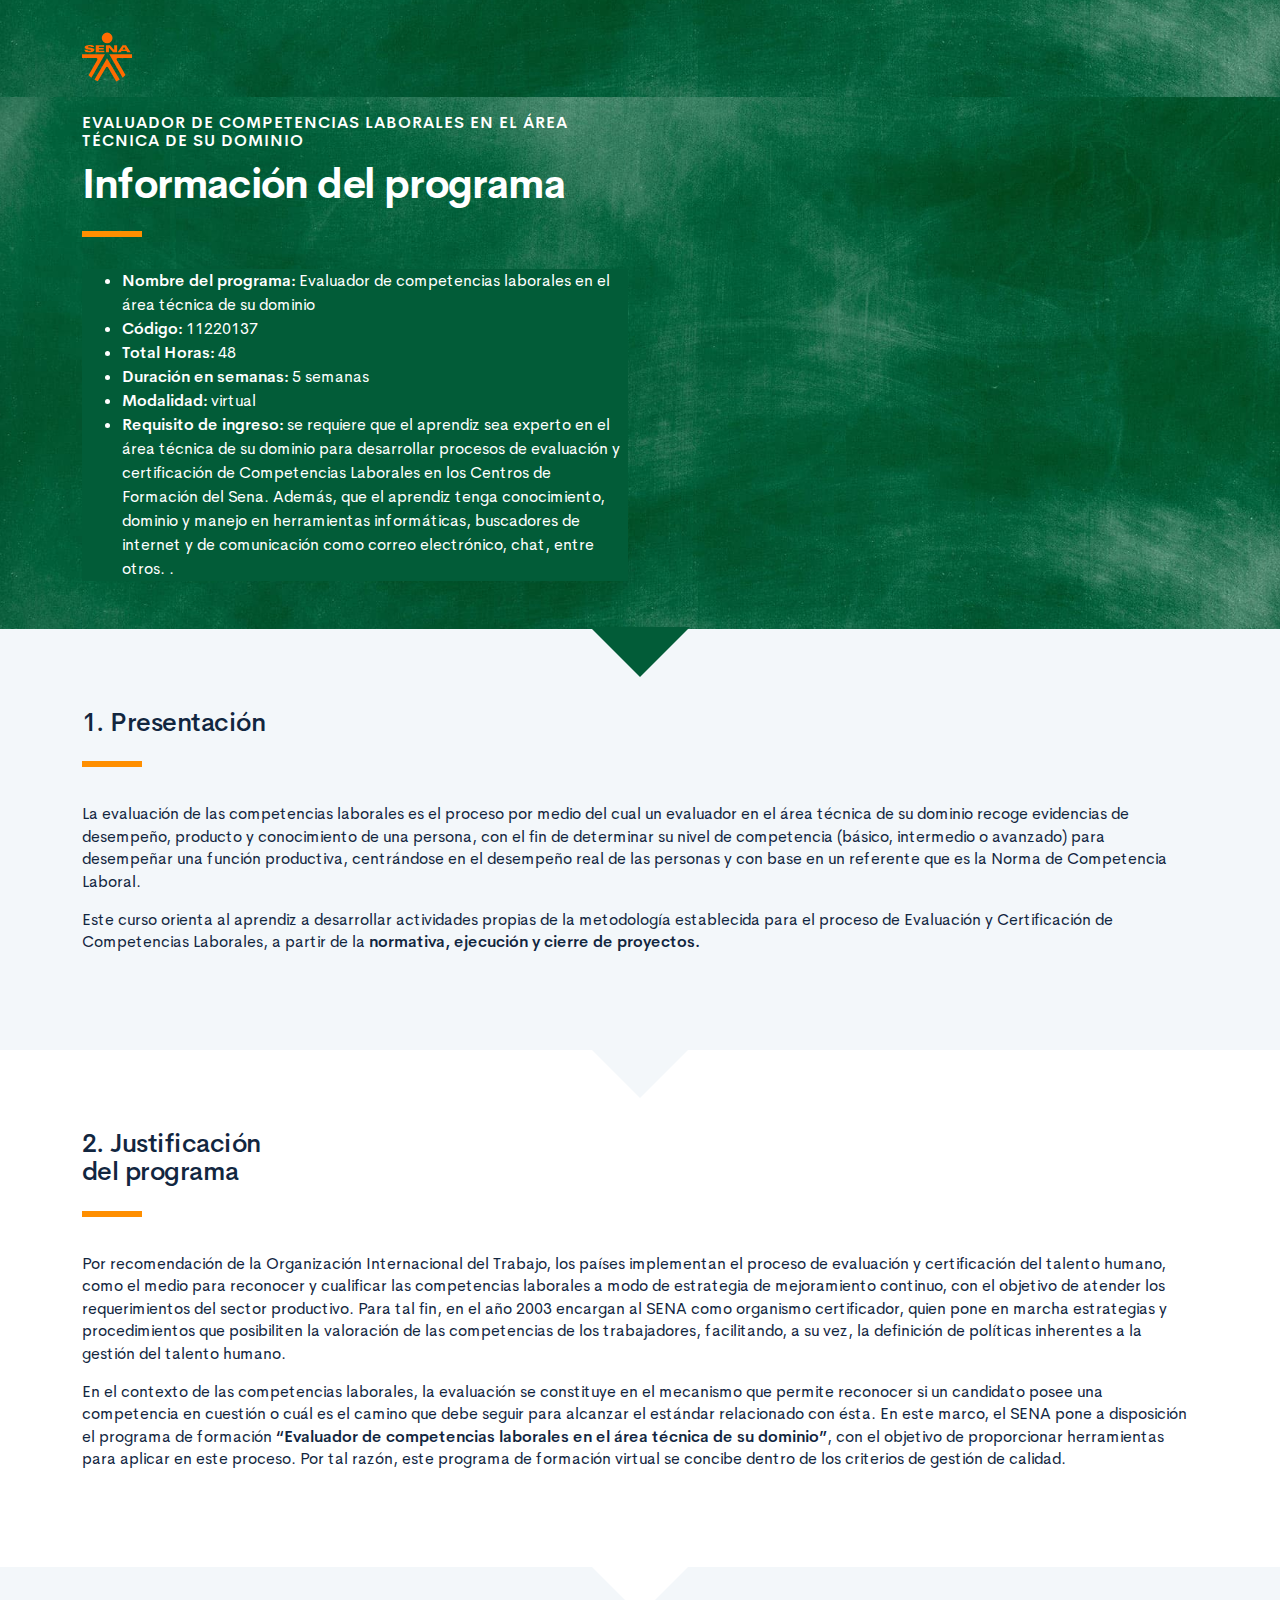
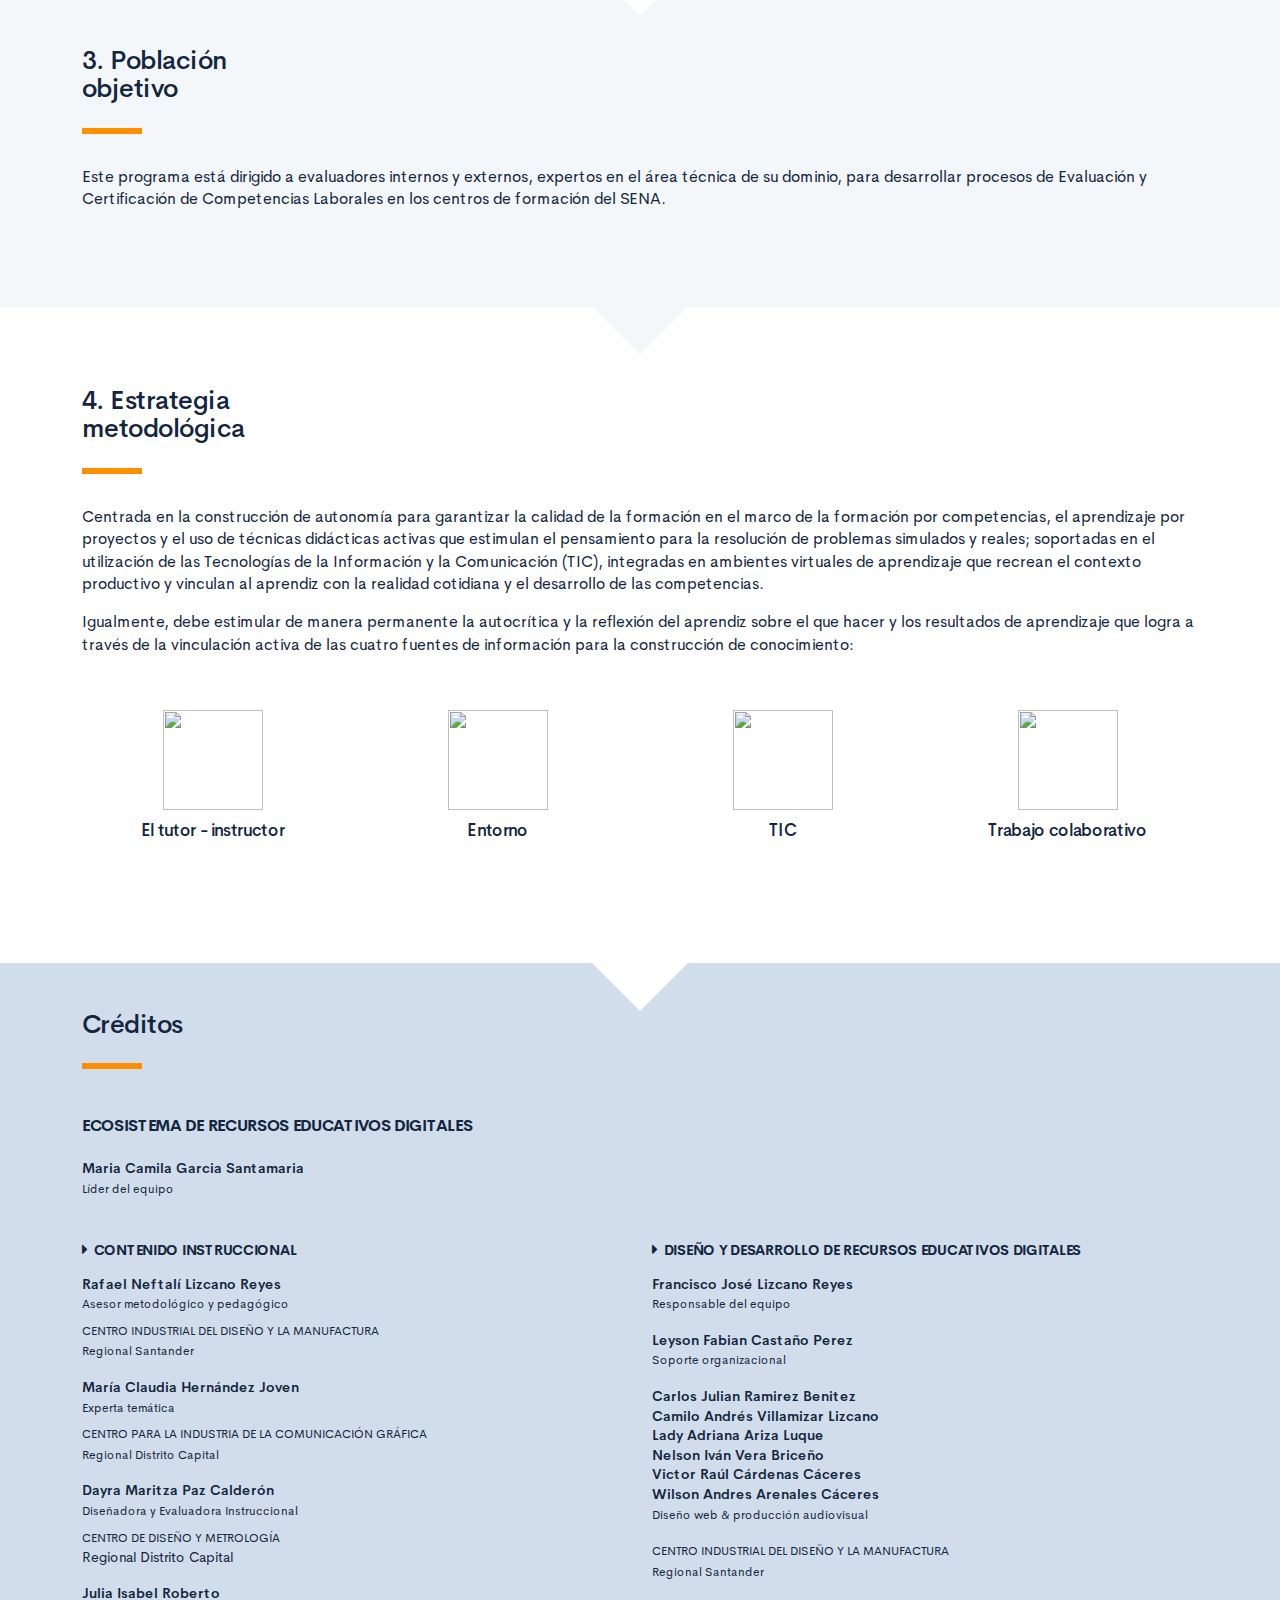
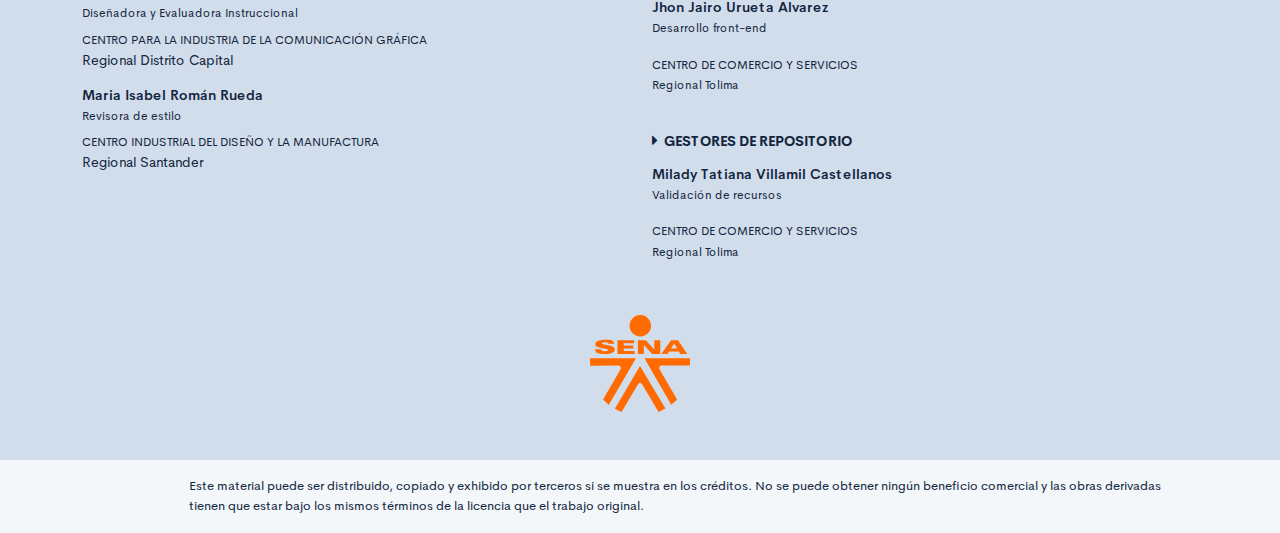
==== commit 862ce688: "Correcciones repositorio 1" ====
--- a/public/info.html
+++ b/public/info.html
@@ -129,7 +129,7 @@
                             <div class="fa fa-caret-right mr-2"></div>Diseño y desarrollo de recursos educativos digitales
                         </h4>
                         <p class="footer-texto"><strong>Francisco José Lizcano Reyes </strong><br /> <span class="text-small">Responsable del equipo<br /></span></p>
-                        <p class="footer-texto"><strong>Leyson Fabian Castaño Perez</strong><br /> <span class="text-small">Integración de recursos y pruebas<br /></span></p>
+                        <p class="footer-texto"><strong>Leyson Fabian Castaño Perez</strong><br /> <span class="text-small">Soporte organizacional<br /></span></p>
                         <p class="footer-texto"> <strong>Carlos Julian Ramirez Benitez</strong><br />
                             <strong>Camilo Andrés Villamizar Lizcano</strong><br />
                             <strong>Lady Adriana Ariza Luque</strong><br />
